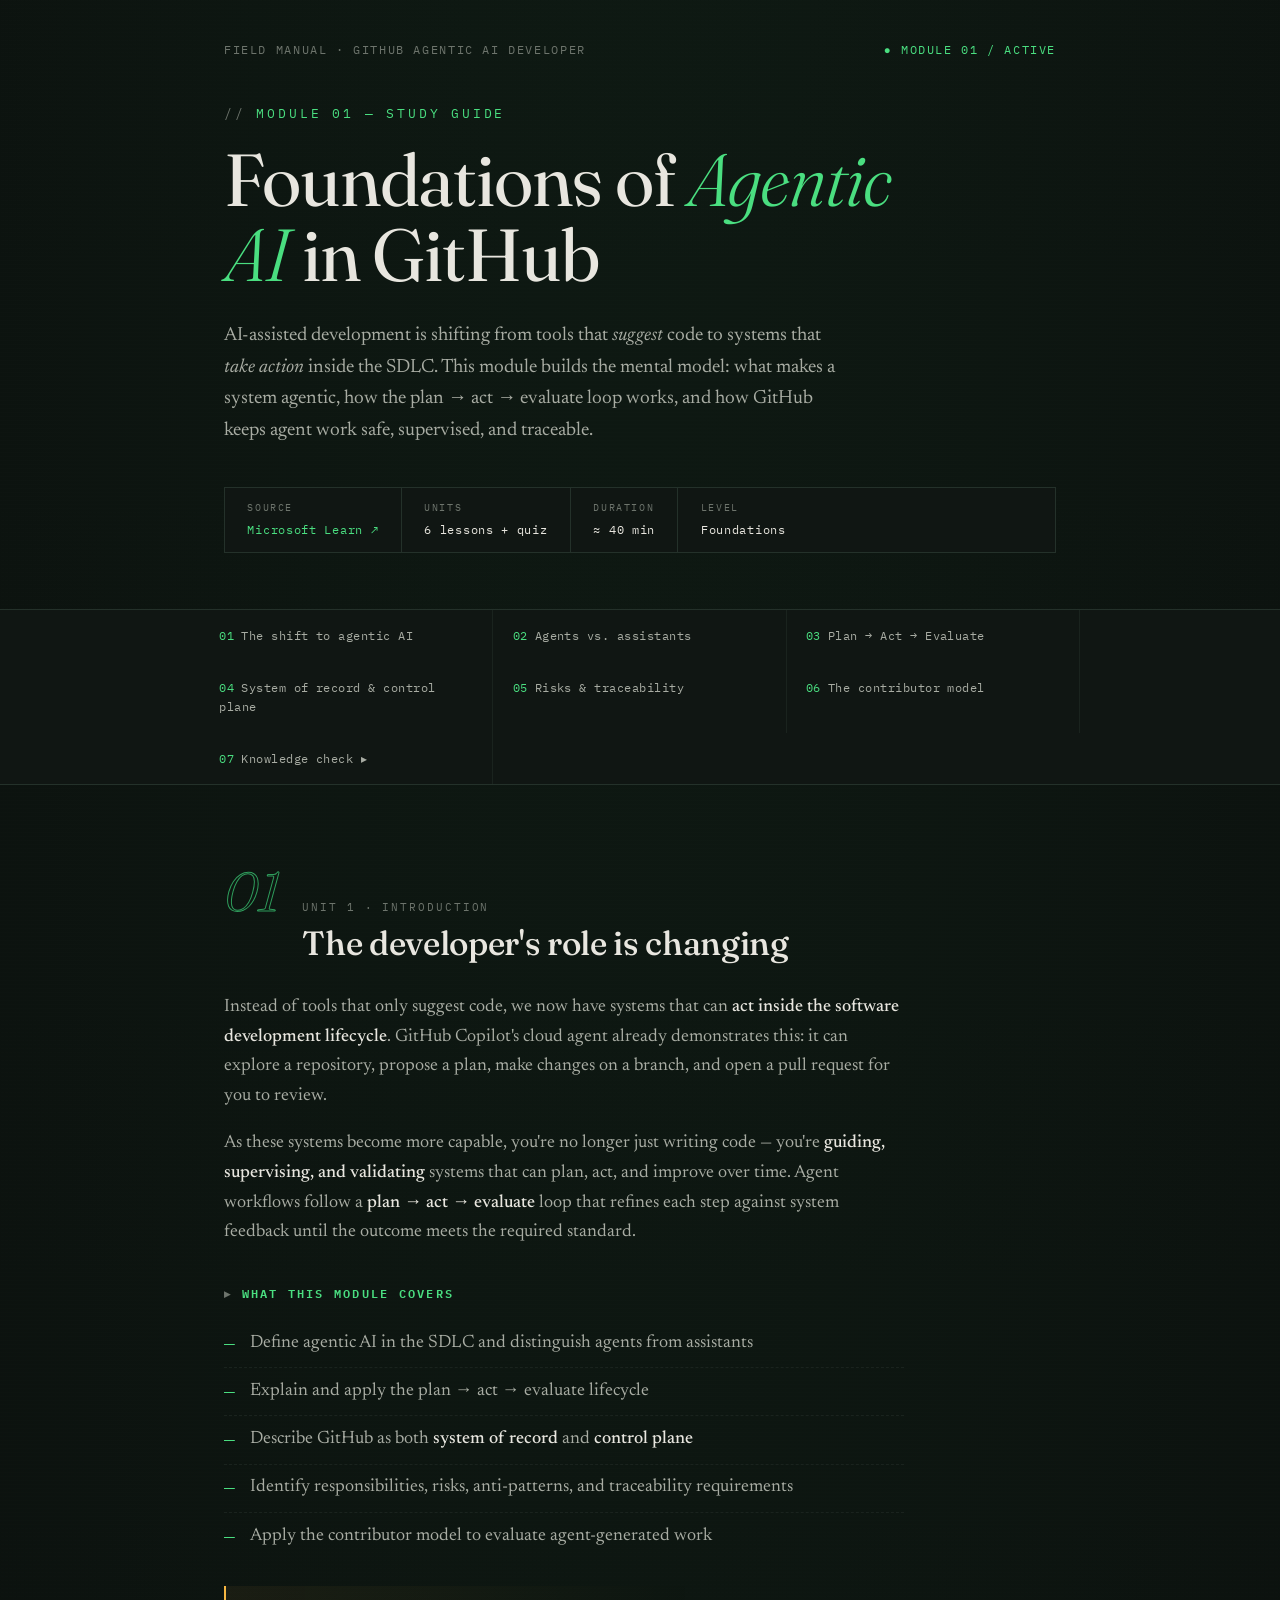
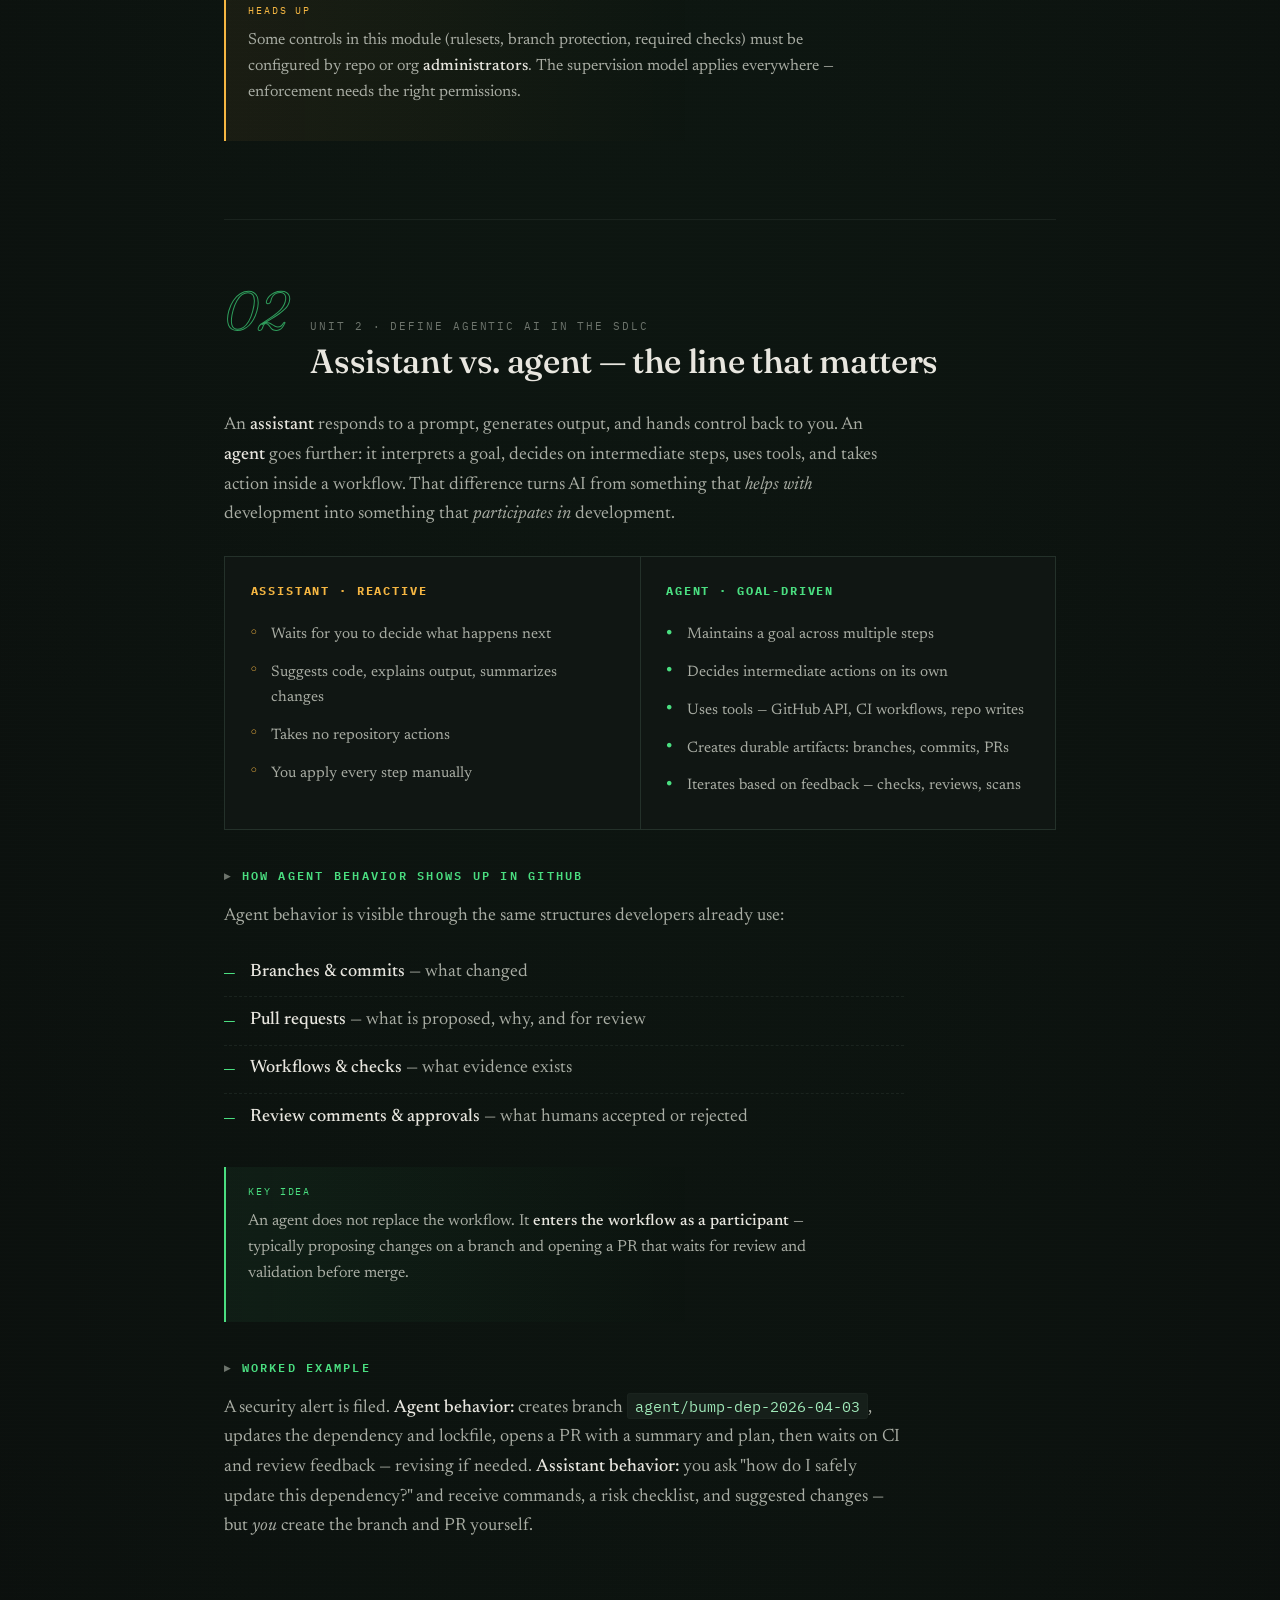
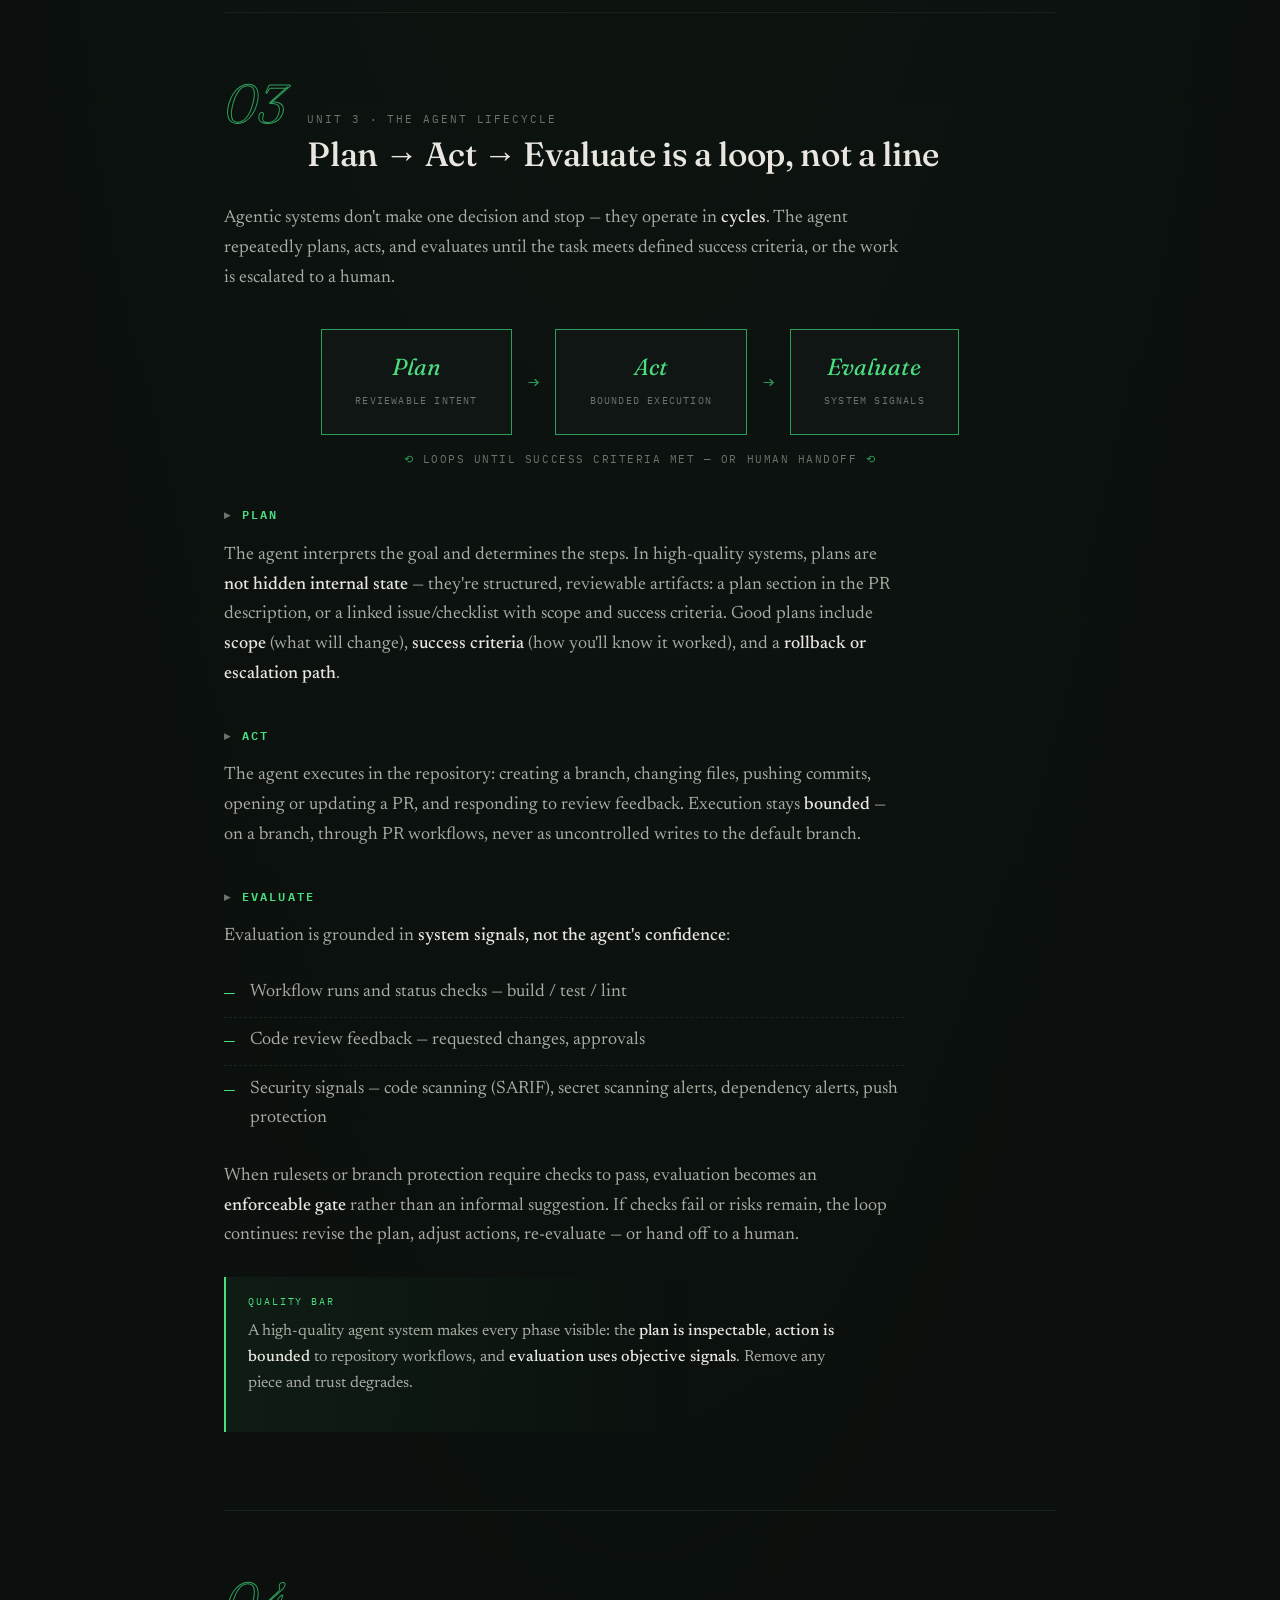
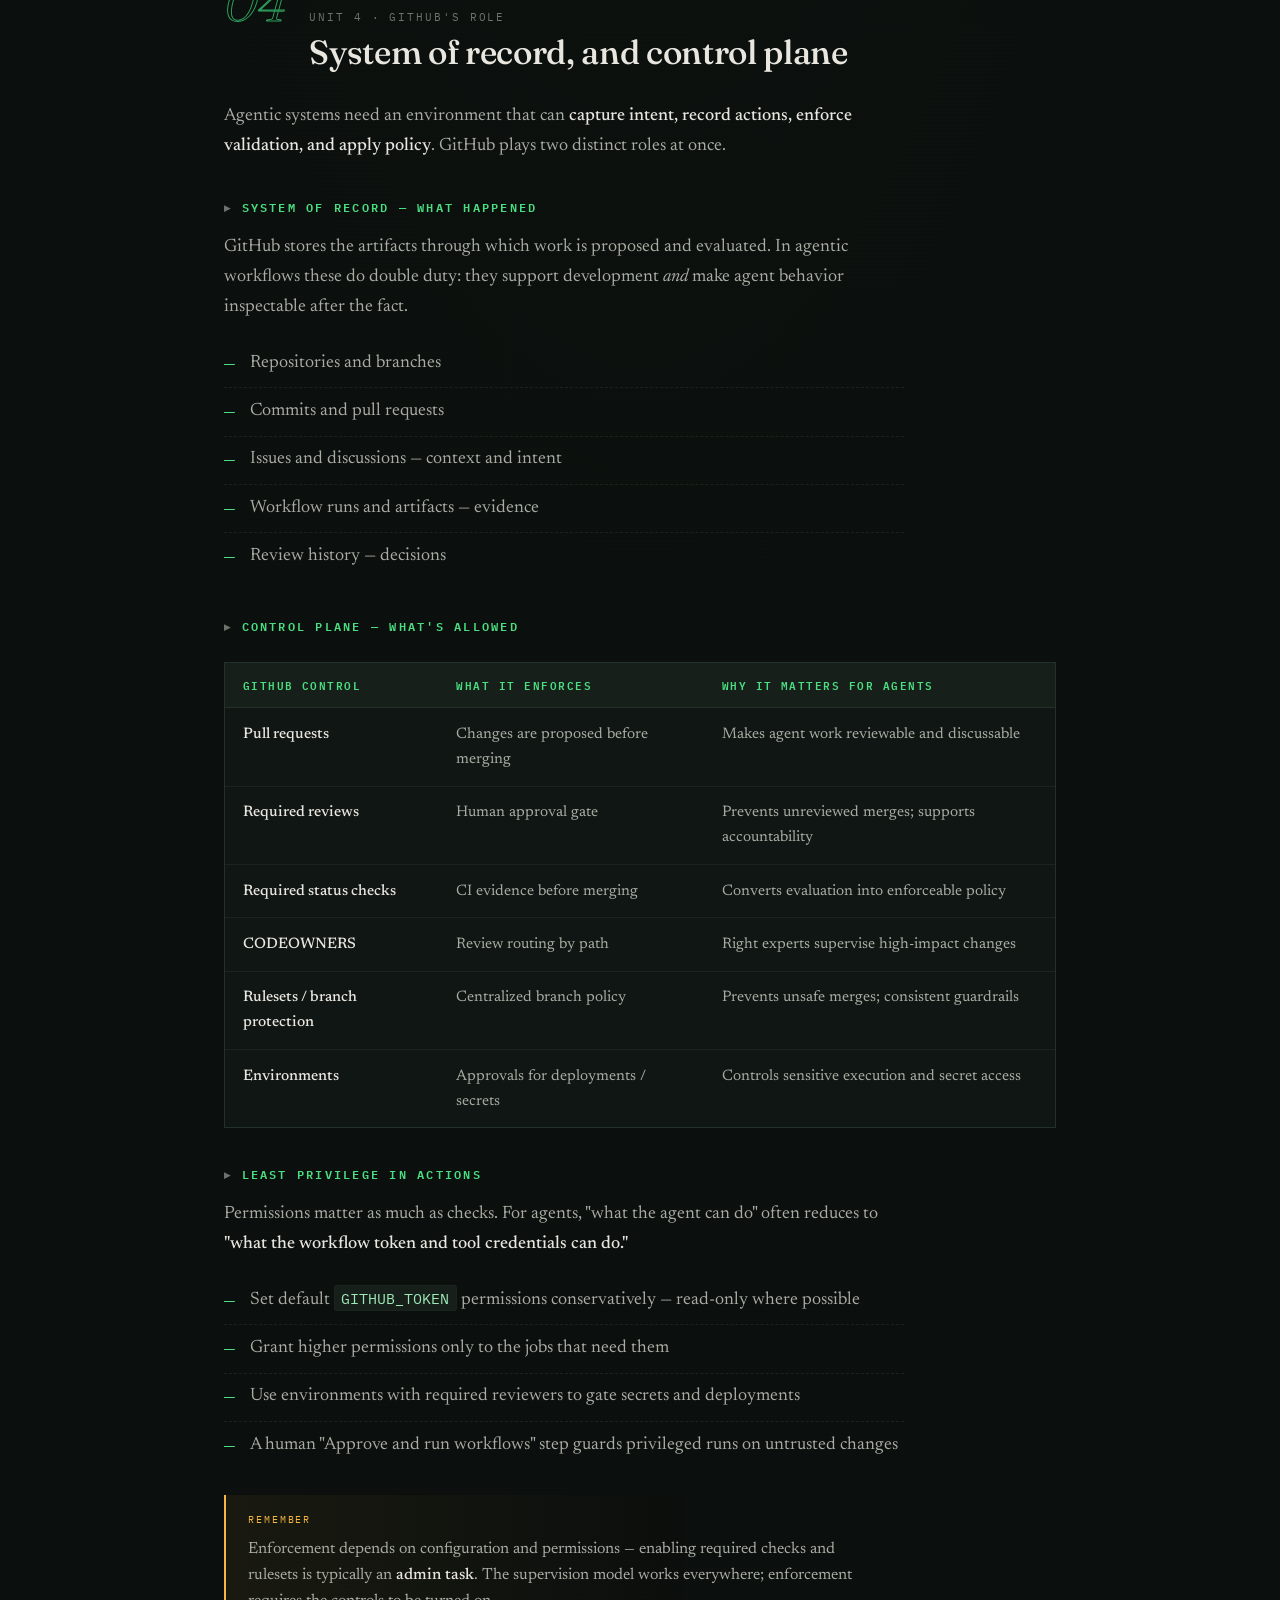
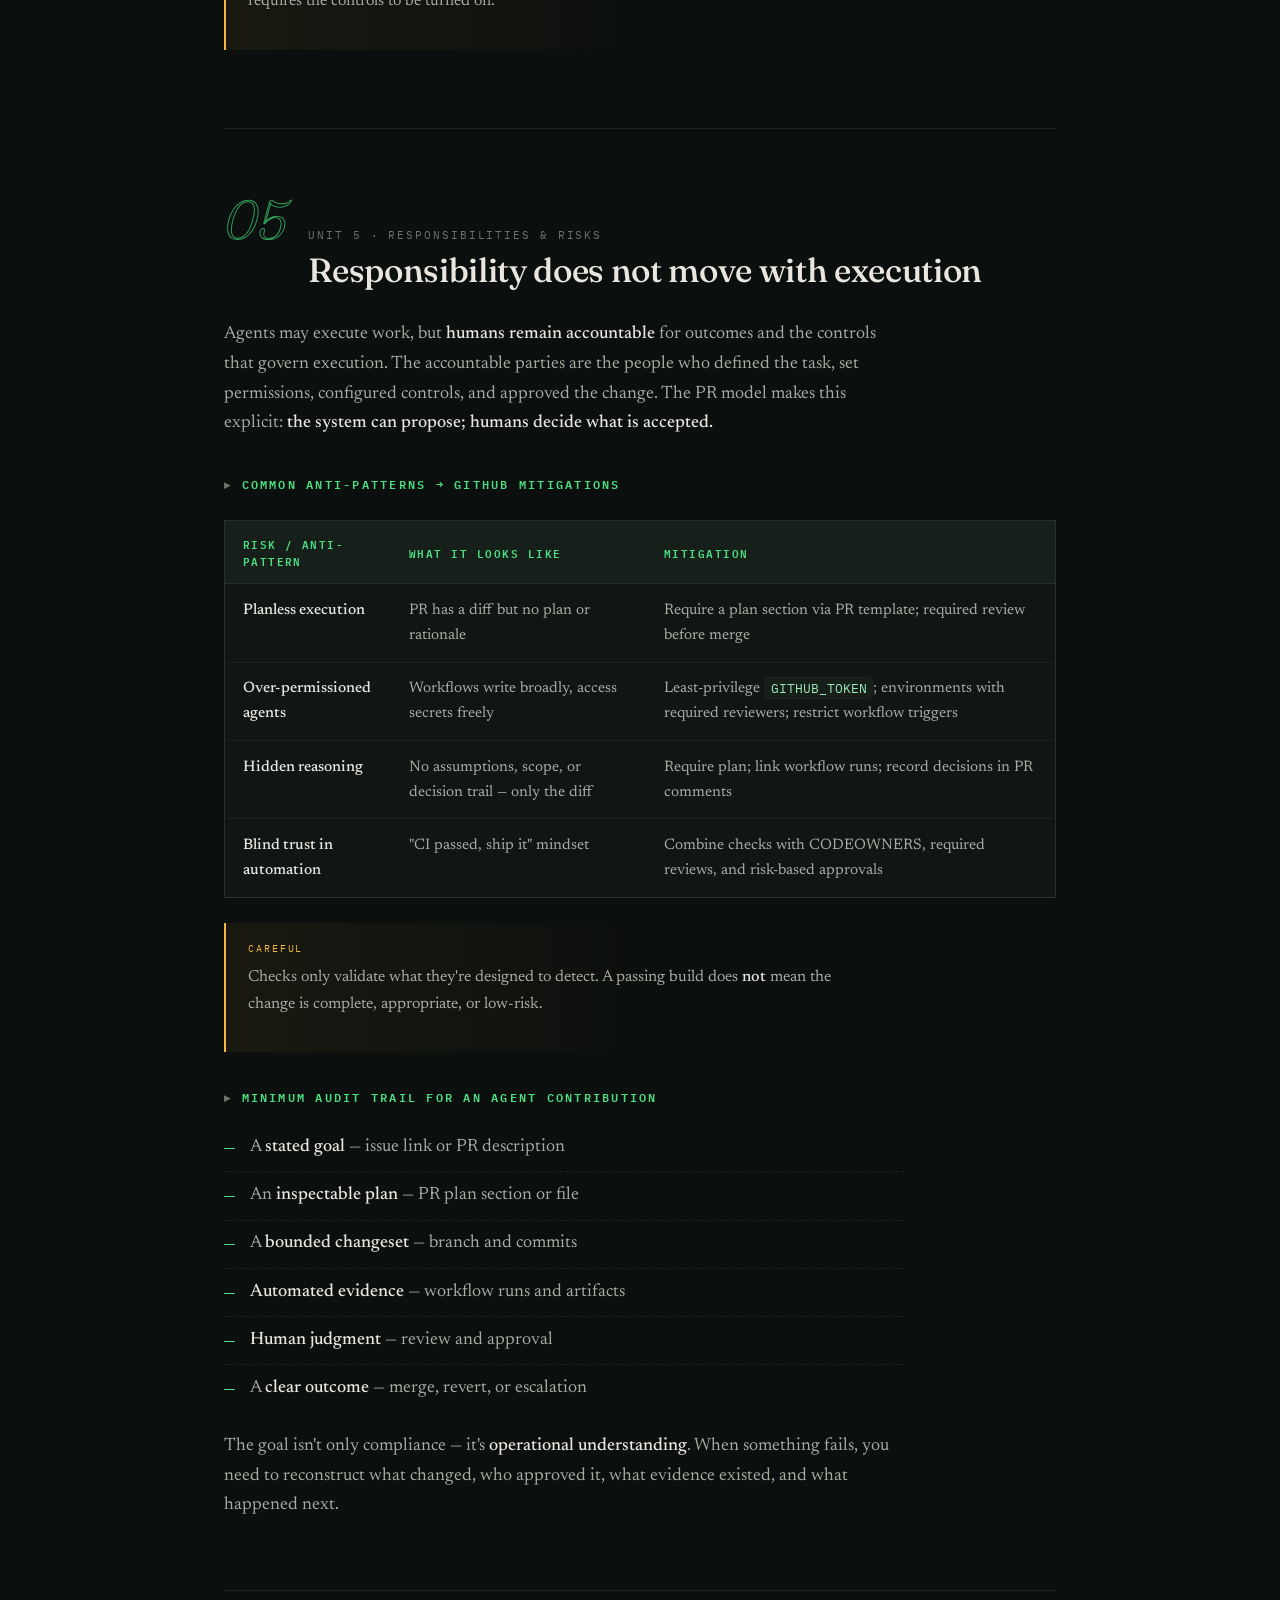
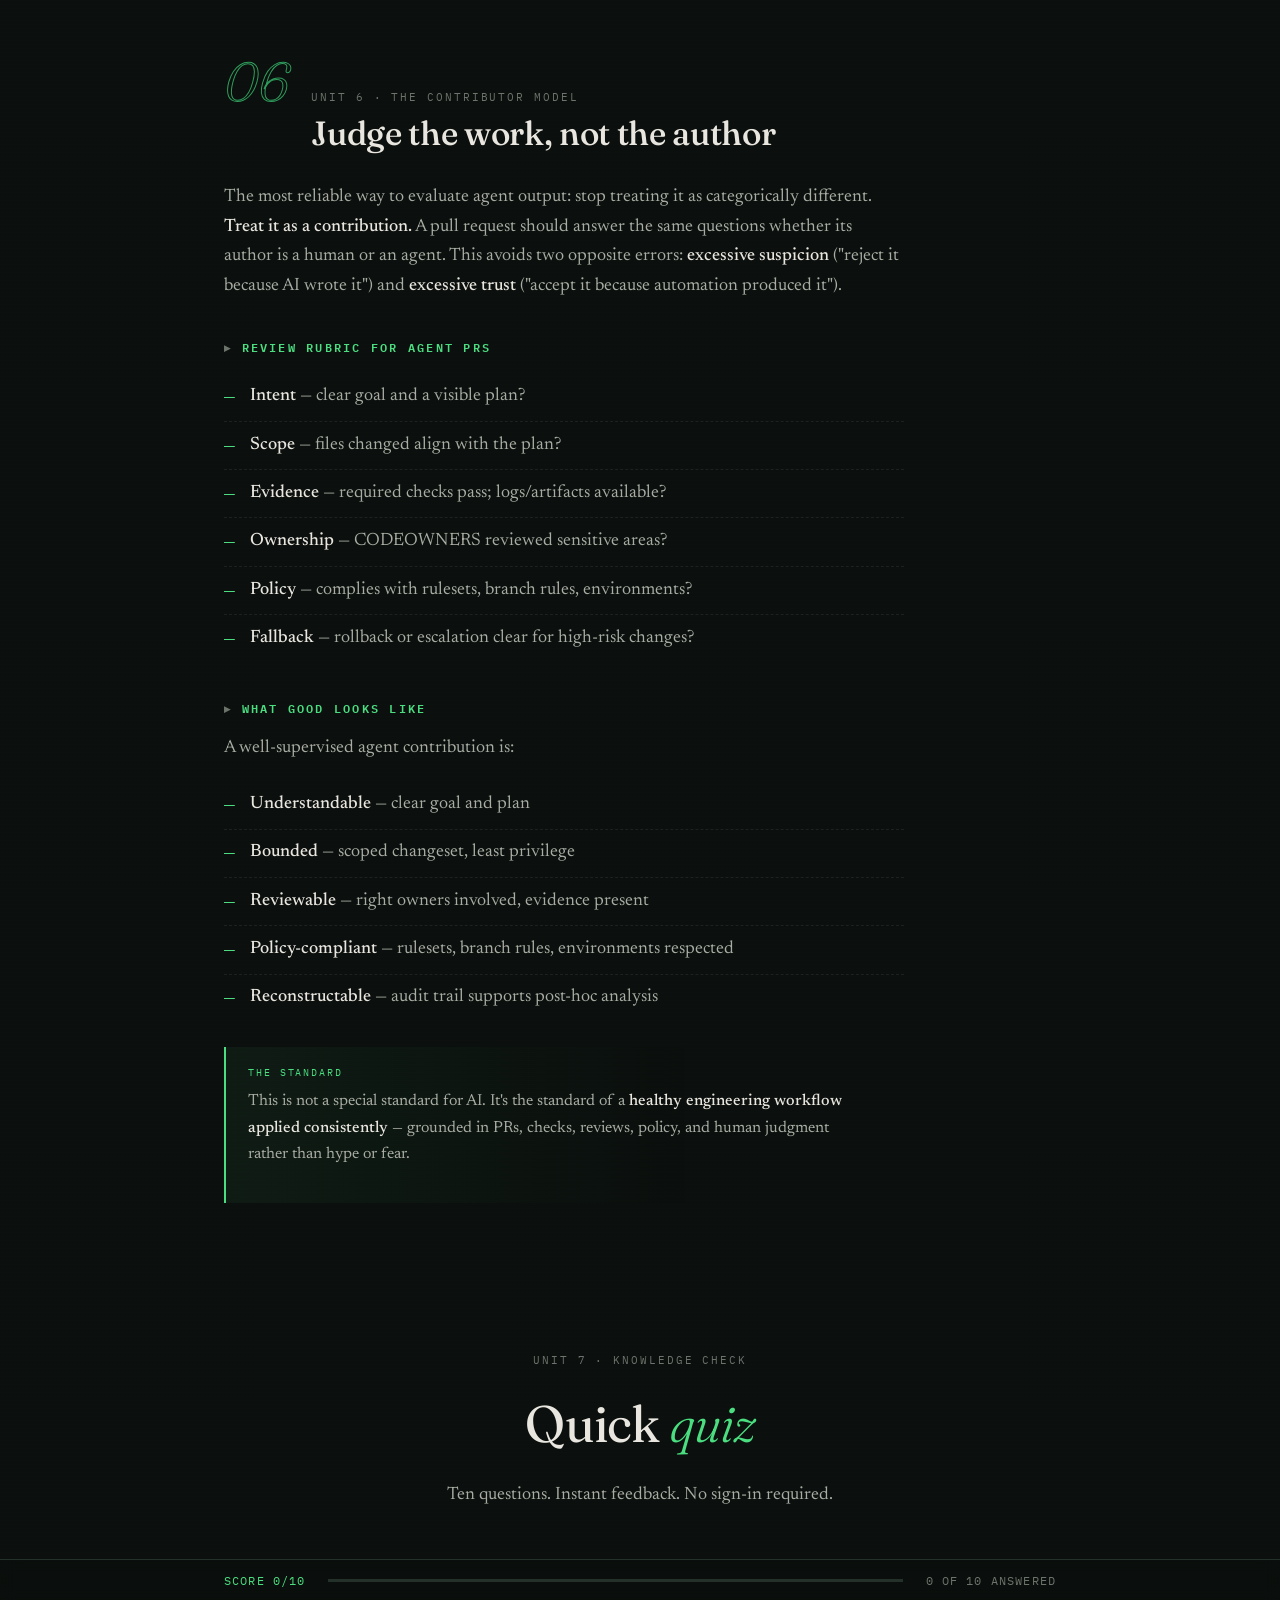
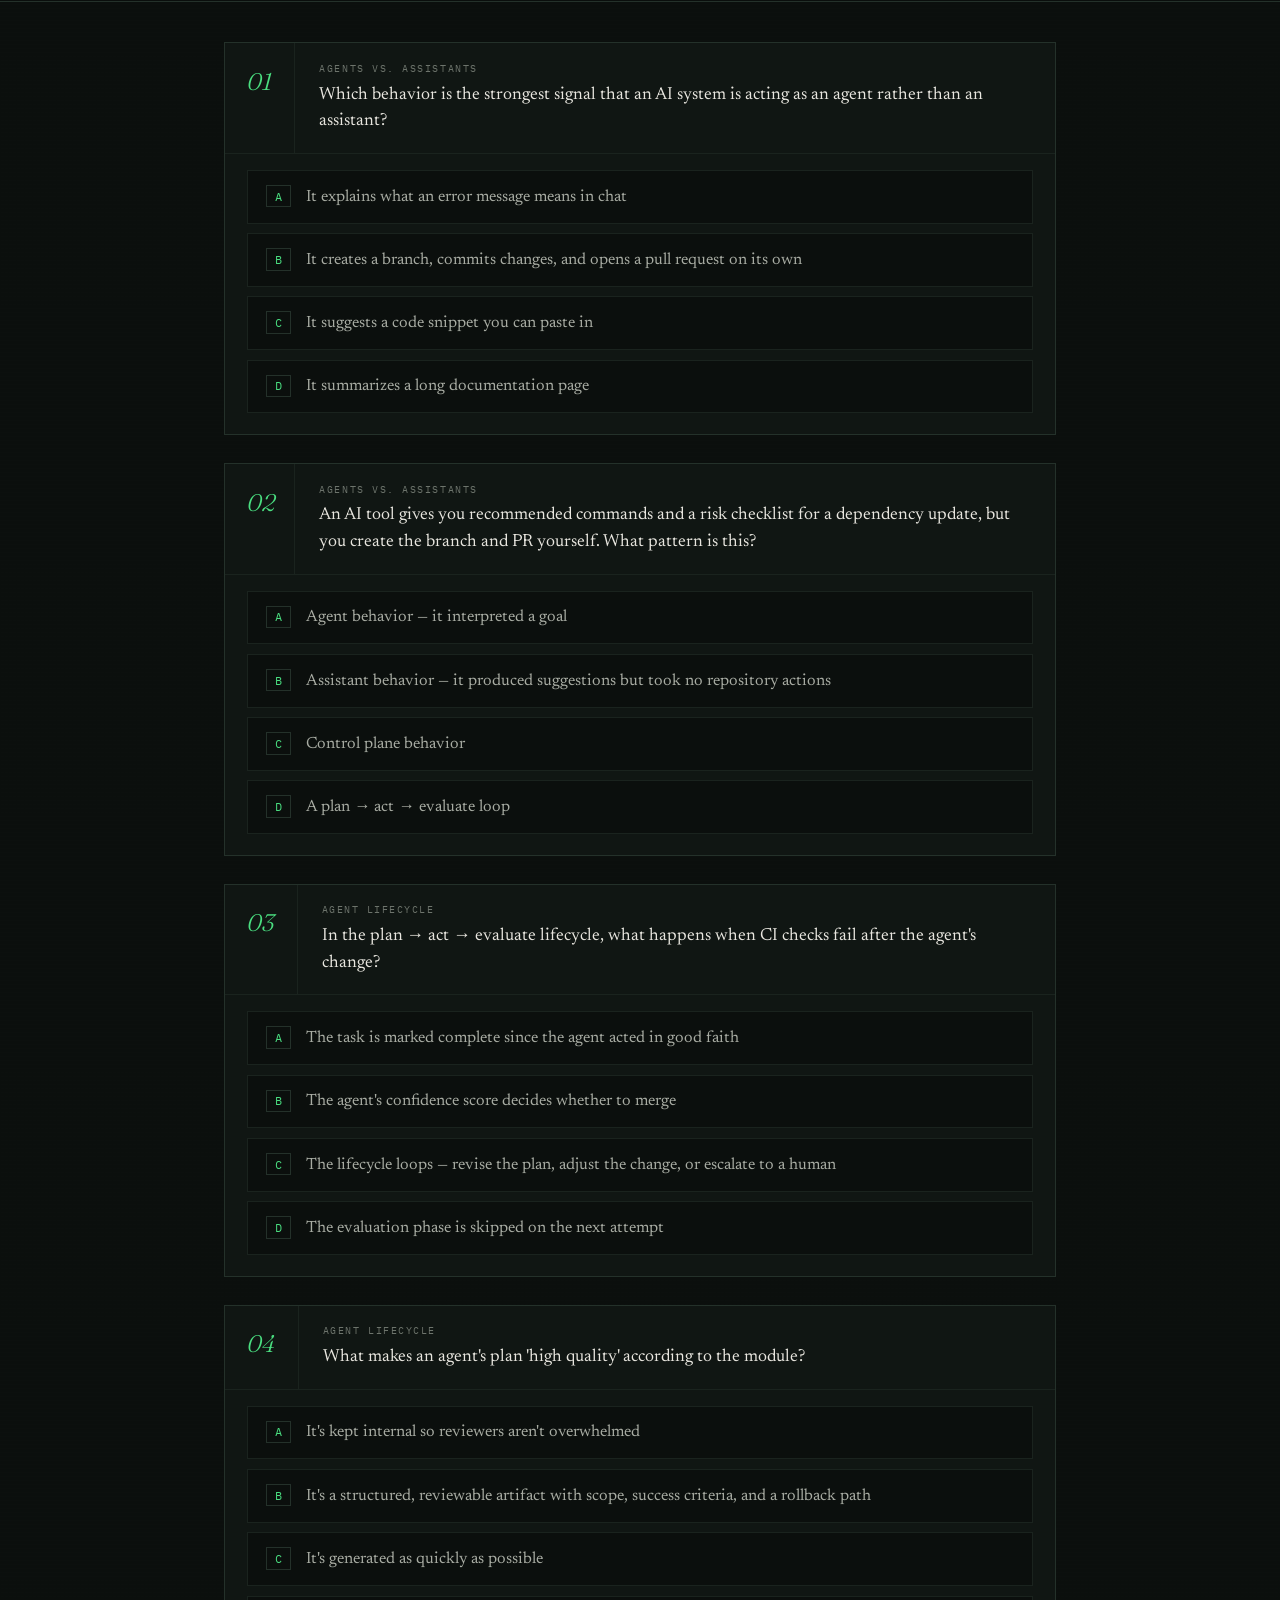
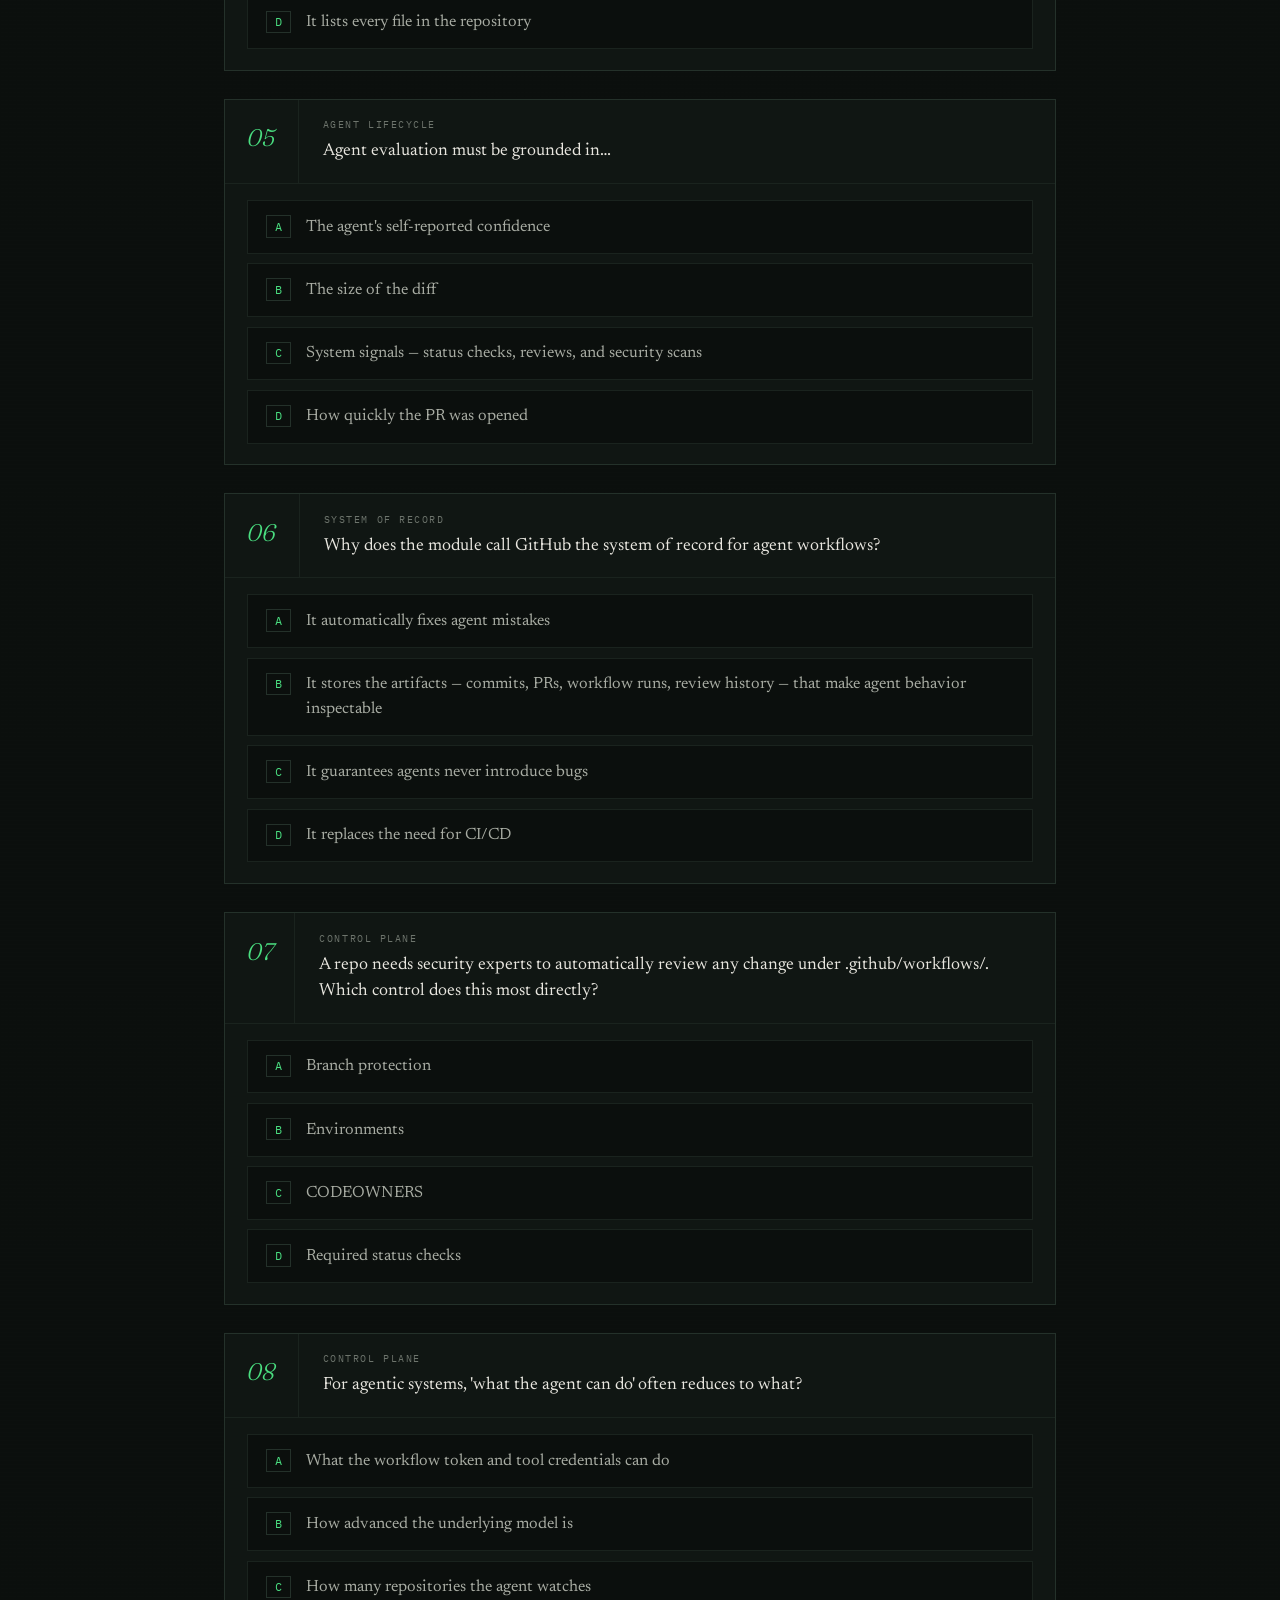
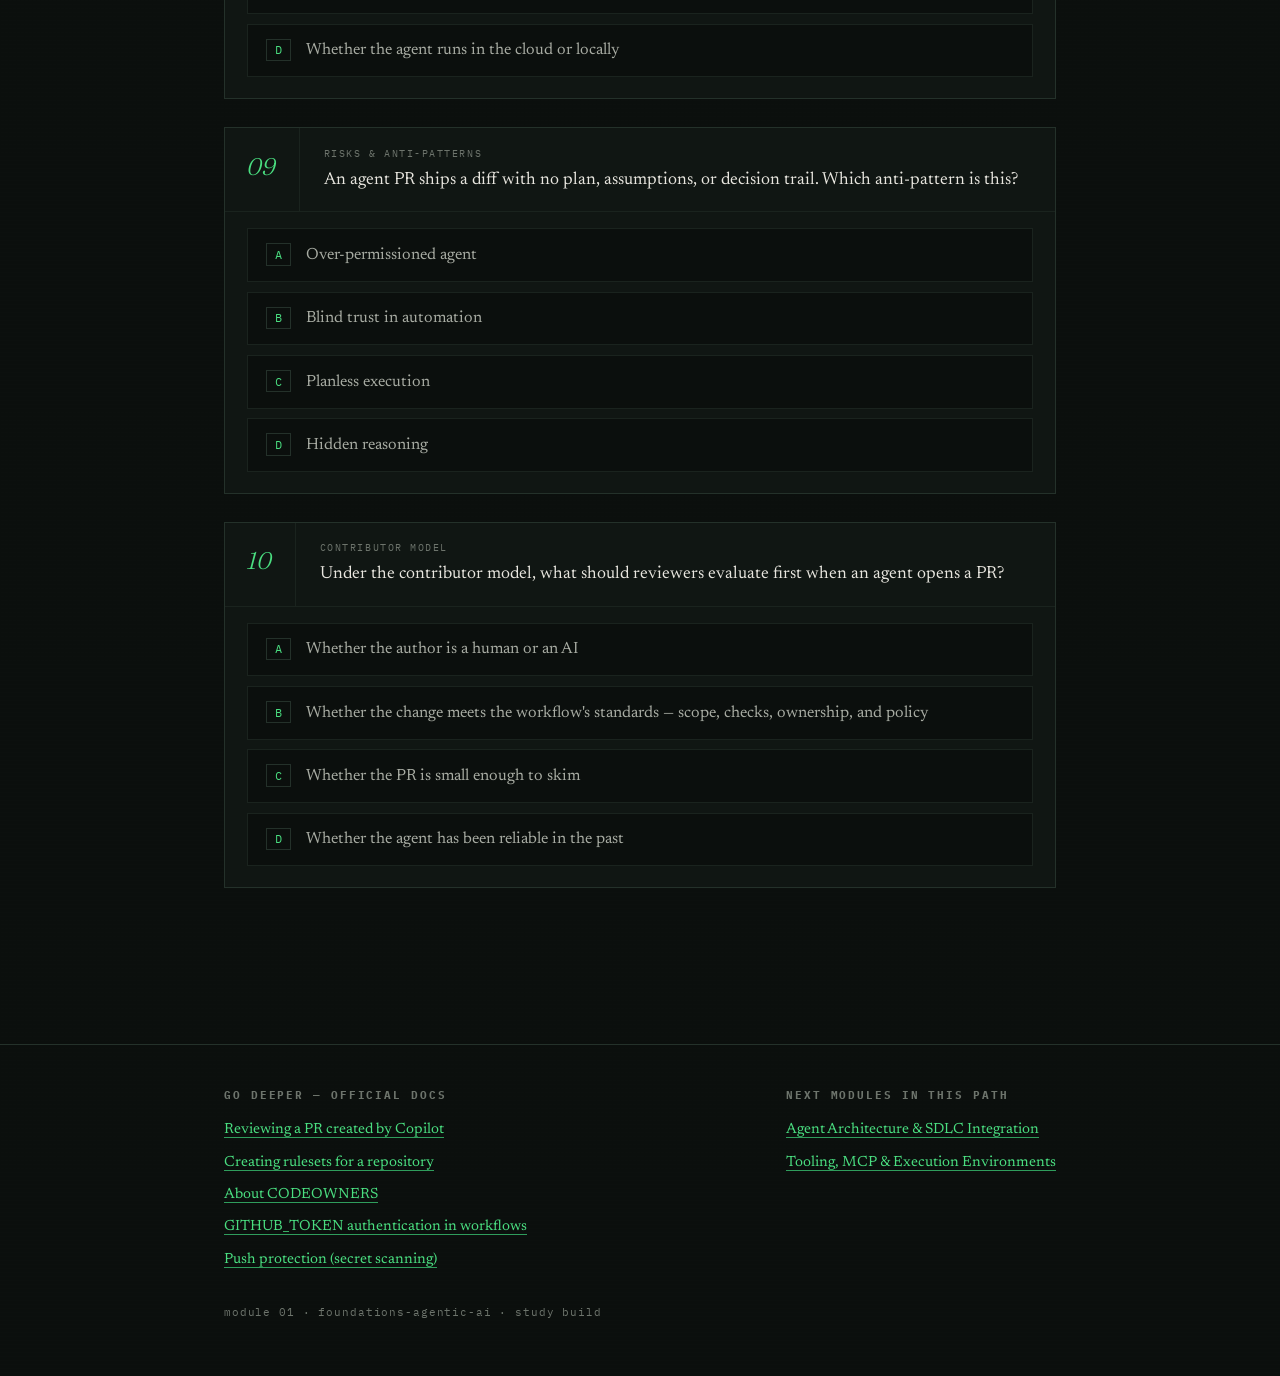
==== index.html @ 926acd04 "feat: module 01 study guide — Foundations of Agentic AI in GitHub Self-contained web page with unit " ====
<!DOCTYPE html>
<html lang="en">
<head>
<meta charset="UTF-8">
<meta name="viewport" content="width=device-width, initial-scale=1.0">
<title>Module 01 — Foundations of Agentic AI in GitHub</title>
<meta name="description" content="Study guide and quiz for the Microsoft Learn module: Foundations of Agentic AI in GitHub.">
<link rel="preconnect" href="https://fonts.googleapis.com">
<link rel="preconnect" href="https://fonts.gstatic.com" crossorigin>
<link href="https://fonts.googleapis.com/css2?family=Fraunces:opsz,wght@9..144,300;9..144,400;9..144,500;9..144,600;9..144,700&family=IBM+Plex+Mono:ital,wght@0,400;0,500;0,600;1,400&family=Newsreader:ital,opsz,wght@0,6..72,400;0,6..72,500;1,6..72,400&display=swap" rel="stylesheet">
<style>
  :root {
    --ink: #0b0f0d;
    --ink-2: #101613;
    --ink-3: #161f1a;
    --line: #24312a;
    --line-soft: #1a231e;
    --phosphor: #4ade80;
    --phosphor-dim: #2f9d5c;
    --amber: #f5b642;
    --red: #f0705a;
    --paper: #e8e6df;
    --paper-dim: #a8aca3;
    --paper-faint: #6d746c;
    --serif: "Fraunces", serif;
    --body: "Newsreader", serif;
    --mono: "IBM Plex Mono", monospace;
  }

  * { margin: 0; padding: 0; box-sizing: border-box; }

  html { scroll-behavior: smooth; }

  body {
    background: var(--ink);
    color: var(--paper);
    font-family: var(--body);
    font-size: 1.125rem;
    line-height: 1.65;
    -webkit-font-smoothing: antialiased;
    background-image:
      radial-gradient(ellipse 80% 50% at 50% -10%, rgba(74, 222, 128, 0.06), transparent),
      repeating-linear-gradient(0deg, transparent, transparent 3px, rgba(255,255,255,0.004) 3px, rgba(255,255,255,0.004) 4px);
  }

  ::selection { background: var(--phosphor); color: var(--ink); }

  a { color: var(--phosphor); text-decoration: none; border-bottom: 1px solid var(--phosphor-dim); transition: border-color .2s, color .2s; }
  a:hover { color: #7cf0a8; border-color: #7cf0a8; }

  .wrap { max-width: 880px; margin: 0 auto; padding: 0 1.5rem; }

  /* ---------- Masthead ---------- */
  header.masthead {
    border-bottom: 1px solid var(--line);
    padding: 2.5rem 0 3.5rem;
    position: relative;
    overflow: hidden;
  }
  .mast-top {
    display: flex; justify-content: space-between; align-items: baseline;
    font-family: var(--mono); font-size: .72rem; letter-spacing: .14em;
    text-transform: uppercase; color: var(--paper-faint);
    padding-bottom: 2.75rem;
  }
  .mast-top .blink { color: var(--phosphor); animation: pulse 2.4s ease-in-out infinite; }
  @keyframes pulse { 0%,100% { opacity: 1 } 50% { opacity: .35 } }

  .module-no {
    font-family: var(--mono); color: var(--phosphor); font-size: .8rem;
    letter-spacing: .22em; text-transform: uppercase; display: block; margin-bottom: 1.1rem;
  }
  .module-no::before { content: "// "; color: var(--paper-faint); }

  h1 {
    font-family: var(--serif);
    font-weight: 400;
    font-size: clamp(2.6rem, 6.4vw, 4.6rem);
    line-height: 1.02;
    letter-spacing: -0.015em;
    max-width: 15ch;
  }
  h1 em { font-style: italic; font-weight: 300; color: var(--phosphor); }

  .lede {
    margin-top: 1.75rem; max-width: 56ch; color: var(--paper-dim); font-size: 1.2rem;
  }

  .meta-strip {
    margin-top: 2.5rem; display: flex; flex-wrap: wrap; gap: 0;
    border: 1px solid var(--line); background: var(--ink-2);
  }
  .meta-cell {
    padding: .8rem 1.4rem; font-family: var(--mono); font-size: .74rem;
    border-right: 1px solid var(--line); letter-spacing: .06em;
  }
  .meta-cell:last-child { border-right: 0; }
  .meta-cell b { display: block; color: var(--paper-faint); font-weight: 400; font-size: .62rem; text-transform: uppercase; letter-spacing: .16em; margin-bottom: .2rem; }
  .meta-cell span { color: var(--paper); }
  .meta-cell a { border: none; }

  /* staggered load */
  .rise { opacity: 0; transform: translateY(14px); animation: rise .7s cubic-bezier(.2,.7,.3,1) forwards; }
  .rise.d1 { animation-delay: .08s } .rise.d2 { animation-delay: .18s }
  .rise.d3 { animation-delay: .3s } .rise.d4 { animation-delay: .42s }
  @keyframes rise { to { opacity: 1; transform: none } }

  /* ---------- TOC ---------- */
  nav.toc { border-bottom: 1px solid var(--line); background: var(--ink-2); }
  nav.toc ol {
    list-style: none; display: grid;
    grid-template-columns: repeat(auto-fit, minmax(230px, 1fr));
  }
  nav.toc li { border-right: 1px solid var(--line-soft); }
  nav.toc a {
    display: block; padding: 1rem 1.2rem; border-bottom: none;
    font-family: var(--mono); font-size: .74rem; letter-spacing: .04em;
    color: var(--paper-dim); transition: background .2s, color .2s;
  }
  nav.toc a:hover { background: var(--ink-3); color: var(--phosphor); }
  nav.toc a .n { color: var(--phosphor); margin-right: .6em; }

  /* ---------- Sections ---------- */
  main { padding: 1rem 0 4rem; }

  section.unit {
    padding: 4rem 0 3.25rem;
    border-bottom: 1px solid var(--line-soft);
    position: relative;
  }
  .unit-head { display: flex; align-items: baseline; gap: 1.4rem; margin-bottom: 1.9rem; }
  .unit-num {
    font-family: var(--serif); font-weight: 300; font-style: italic;
    font-size: 3.4rem; color: transparent;
    -webkit-text-stroke: 1px var(--phosphor-dim);
    line-height: 1; flex-shrink: 0;
  }
  .unit-head h2 {
    font-family: var(--serif); font-weight: 500; font-size: clamp(1.5rem, 3.4vw, 2.1rem);
    line-height: 1.15; letter-spacing: -0.01em;
  }
  .unit-tag {
    font-family: var(--mono); font-size: .66rem; text-transform: uppercase; letter-spacing: .18em;
    color: var(--paper-faint); display: block; margin-bottom: .45rem;
  }

  section.unit p { color: var(--paper-dim); max-width: 68ch; margin-bottom: 1.1rem; }
  section.unit p strong, section.unit li strong { color: var(--paper); font-weight: 500; }

  h3 {
    font-family: var(--mono); font-size: .78rem; text-transform: uppercase; letter-spacing: .18em;
    color: var(--phosphor); margin: 2.2rem 0 1rem; font-weight: 600;
  }
  h3::before { content: "▸ "; color: var(--paper-faint); }

  ul.spec { list-style: none; max-width: 68ch; margin-bottom: 1.2rem; }
  ul.spec li {
    padding: .55rem 0 .55rem 1.6rem; position: relative;
    color: var(--paper-dim); border-bottom: 1px dashed var(--line-soft);
  }
  ul.spec li:last-child { border-bottom: 0; }
  ul.spec li::before {
    content: "—"; position: absolute; left: 0; color: var(--phosphor); font-family: var(--mono);
  }

  code {
    font-family: var(--mono); font-size: .85em; background: var(--ink-3);
    padding: .12em .45em; border: 1px solid var(--line-soft); border-radius: 3px; color: #9fe8b8;
  }

  /* comparison duo */
  .duo { display: grid; grid-template-columns: 1fr 1fr; gap: 1px; background: var(--line); border: 1px solid var(--line); margin: 1.6rem 0; }
  .duo > div { background: var(--ink-2); padding: 1.5rem 1.6rem; }
  .duo h4 { font-family: var(--mono); font-size: .72rem; text-transform: uppercase; letter-spacing: .16em; margin-bottom: 1rem; }
  .duo .assistant h4 { color: var(--amber); }
  .duo .agent h4 { color: var(--phosphor); }
  .duo ul { list-style: none; }
  .duo li { font-size: .95rem; color: var(--paper-dim); padding: .4rem 0 .4rem 1.3rem; position: relative; }
  .duo .assistant li::before { content: "○"; position: absolute; left: 0; color: var(--amber); font-size: .7em; top: .75em; }
  .duo .agent li::before { content: "●"; position: absolute; left: 0; color: var(--phosphor); font-size: .7em; top: .75em; }

  /* lifecycle loop */
  .loop {
    display: flex; align-items: center; justify-content: center; gap: 0;
    margin: 2.2rem 0; flex-wrap: wrap;
  }
  .loop-node {
    border: 1px solid var(--phosphor-dim); background: var(--ink-2);
    padding: 1.15rem 2.1rem; text-align: center; position: relative;
  }
  .loop-node .ph { font-family: var(--serif); font-style: italic; font-size: 1.45rem; color: var(--phosphor); display: block; }
  .loop-node .desc { font-family: var(--mono); font-size: .62rem; letter-spacing: .12em; text-transform: uppercase; color: var(--paper-faint); }
  .loop-arrow { font-family: var(--mono); color: var(--phosphor-dim); padding: 0 1rem; font-size: 1.2rem; }
  .loop-return {
    width: 100%; text-align: center; font-family: var(--mono); font-size: .68rem;
    color: var(--paper-faint); letter-spacing: .14em; margin-top: 1rem; text-transform: uppercase;
  }
  .loop-return::before, .loop-return::after { content: " ⟲ "; color: var(--phosphor-dim); }

  /* tables */
  .tbl-wrap { overflow-x: auto; margin: 1.6rem 0; border: 1px solid var(--line); }
  table { border-collapse: collapse; width: 100%; min-width: 640px; background: var(--ink-2); }
  th {
    font-family: var(--mono); font-size: .66rem; text-transform: uppercase; letter-spacing: .14em;
    color: var(--phosphor); text-align: left; padding: .85rem 1.1rem;
    border-bottom: 1px solid var(--line); background: var(--ink-3); font-weight: 600;
  }
  td {
    padding: .85rem 1.1rem; font-size: .95rem; color: var(--paper-dim);
    border-bottom: 1px solid var(--line-soft); vertical-align: top;
  }
  tr:last-child td { border-bottom: 0; }
  td:first-child { color: var(--paper); font-weight: 500; }

  /* callout */
  .callout {
    border-left: 2px solid var(--amber); background: linear-gradient(90deg, rgba(245,182,66,.06), transparent 70%);
    padding: 1.1rem 1.4rem; margin: 1.6rem 0; max-width: 68ch;
  }
  .callout .c-label { font-family: var(--mono); font-size: .64rem; text-transform: uppercase; letter-spacing: .18em; color: var(--amber); display: block; margin-bottom: .4rem; }
  .callout p { margin: 0; font-size: 1rem; }

  .callout.green { border-color: var(--phosphor); background: linear-gradient(90deg, rgba(74,222,128,.06), transparent 70%); }
  .callout.green .c-label { color: var(--phosphor); }

  /* ---------- Quiz ---------- */
  #quiz { padding-top: 4.5rem; }
  .quiz-head { text-align: center; margin-bottom: 3rem; }
  .quiz-head .unit-tag { margin-bottom: .8rem; }
  .quiz-head h2 {
    font-family: var(--serif); font-weight: 400; font-size: clamp(2rem, 5vw, 3.2rem);
    letter-spacing: -0.015em;
  }
  .quiz-head h2 em { font-style: italic; color: var(--phosphor); font-weight: 300; }
  .quiz-head p { color: var(--paper-dim); margin-top: .9rem; }

  .scoreboard {
    position: sticky; top: 0; z-index: 10;
    background: rgba(11,15,13,.92); backdrop-filter: blur(8px);
    border-top: 1px solid var(--line); border-bottom: 1px solid var(--line);
    padding: .7rem 0; margin-bottom: 2.5rem;
  }
  .scoreboard .wrap { display: flex; justify-content: space-between; align-items: center; font-family: var(--mono); font-size: .72rem; letter-spacing: .1em; text-transform: uppercase; }
  .score-bar { flex: 1; height: 3px; background: var(--line); margin: 0 1.4rem; position: relative; overflow: hidden; }
  .score-bar i { position: absolute; inset: 0 auto 0 0; width: 0%; background: var(--phosphor); transition: width .5s cubic-bezier(.2,.7,.3,1); display:block; }
  #scoreTxt { color: var(--phosphor); }
  #progTxt { color: var(--paper-faint); }

  .q-card {
    border: 1px solid var(--line); background: var(--ink-2);
    margin-bottom: 1.75rem; overflow: hidden;
  }
  .q-top { display: flex; border-bottom: 1px solid var(--line-soft); }
  .q-no {
    font-family: var(--serif); font-style: italic; font-weight: 300;
    padding: 1.15rem 1.4rem; font-size: 1.5rem; color: var(--phosphor);
    border-right: 1px solid var(--line-soft); min-width: 4.4rem; text-align: center;
  }
  .q-text { padding: 1.15rem 1.5rem; font-size: 1.1rem; line-height: 1.5; align-self: center; }
  .q-topic { font-family: var(--mono); font-size: .6rem; letter-spacing: .16em; text-transform: uppercase; color: var(--paper-faint); display: block; margin-bottom: .35rem; }

  .q-opts { padding: 1rem 1.4rem 1.3rem; display: grid; gap: .6rem; }
  .opt {
    display: flex; gap: .95rem; align-items: baseline; text-align: left; width: 100%;
    background: var(--ink); border: 1px solid var(--line-soft); color: var(--paper-dim);
    font-family: var(--body); font-size: 1.02rem; line-height: 1.5;
    padding: .85rem 1.1rem; cursor: pointer;
    transition: border-color .18s, background .18s, color .18s, transform .12s;
  }
  .opt .key {
    font-family: var(--mono); font-size: .72rem; color: var(--phosphor);
    border: 1px solid var(--line); padding: .1rem .5rem; flex-shrink: 0;
  }
  .opt:hover:not(:disabled) { border-color: var(--phosphor-dim); background: var(--ink-3); color: var(--paper); transform: translateX(3px); }
  .opt:disabled { cursor: default; }
  .opt.correct { border-color: var(--phosphor); background: rgba(74,222,128,.08); color: var(--paper); }
  .opt.correct .key { background: var(--phosphor); color: var(--ink); border-color: var(--phosphor); }
  .opt.wrong { border-color: var(--red); background: rgba(240,112,90,.07); color: var(--paper); }
  .opt.wrong .key { background: var(--red); color: var(--ink); border-color: var(--red); }
  .opt.faded { opacity: .38; }

  .q-explain {
    display: none; margin: 0 1.4rem 1.3rem;
    border-left: 2px solid var(--phosphor); padding: .9rem 1.2rem;
    background: rgba(74,222,128,.045); font-size: .96rem; color: var(--paper-dim);
  }
  .q-explain.show { display: block; animation: rise .4s cubic-bezier(.2,.7,.3,1); }
  .q-explain .verdict { font-family: var(--mono); font-size: .66rem; letter-spacing: .16em; text-transform: uppercase; display: block; margin-bottom: .35rem; }
  .q-explain .verdict.ok { color: var(--phosphor); }
  .q-explain .verdict.no { color: var(--red); }

  /* result */
  #result { display: none; text-align: center; padding: 3.2rem 1.5rem; border: 1px solid var(--line); background: var(--ink-2); margin-top: 2.5rem; }
  #result.show { display: block; animation: rise .6s cubic-bezier(.2,.7,.3,1); }
  #result .big {
    font-family: var(--serif); font-weight: 300; font-style: italic;
    font-size: clamp(3.4rem, 9vw, 5.6rem); color: var(--phosphor); line-height: 1;
  }
  #result .grade { font-family: var(--mono); font-size: .74rem; letter-spacing: .2em; text-transform: uppercase; color: var(--paper-faint); margin-top: .9rem; }
  #result p { color: var(--paper-dim); max-width: 48ch; margin: 1.2rem auto 0; }
  #retry {
    margin-top: 1.9rem; font-family: var(--mono); font-size: .74rem; letter-spacing: .16em; text-transform: uppercase;
    background: transparent; color: var(--phosphor); border: 1px solid var(--phosphor-dim);
    padding: .85rem 2.2rem; cursor: pointer; transition: background .2s, color .2s;
  }
  #retry:hover { background: var(--phosphor); color: var(--ink); }

  /* footer */
  footer {
    border-top: 1px solid var(--line); padding: 2.6rem 0 3.4rem; margin-top: 4rem;
  }
  footer .wrap { display: flex; justify-content: space-between; flex-wrap: wrap; gap: 1.5rem; }
  footer h4 { font-family: var(--mono); font-size: .66rem; letter-spacing: .18em; text-transform: uppercase; color: var(--paper-faint); margin-bottom: .9rem; }
  footer ul { list-style: none; }
  footer li { margin-bottom: .5rem; font-size: .92rem; }
  footer .sig { font-family: var(--mono); font-size: .68rem; color: var(--paper-faint); letter-spacing: .08em; align-self: flex-end; }

  @media (max-width: 640px) {
    .duo { grid-template-columns: 1fr; }
    .loop-arrow { transform: rotate(90deg); padding: .5rem 0; }
    .loop { flex-direction: column; }
    .q-top { flex-direction: column; }
    .q-no { border-right: 0; border-bottom: 1px solid var(--line-soft); text-align: left; padding: .8rem 1.4rem; }
  }

  @media (prefers-reduced-motion: reduce) {
    .rise, .q-explain.show, #result.show { animation: none; opacity: 1; transform: none; }
    .blink { animation: none; }
    html { scroll-behavior: auto; }
  }
</style>
</head>
<body>

<header class="masthead">
  <div class="wrap">
    <div class="mast-top rise">
      <span>Field Manual · GitHub Agentic AI Developer</span>
      <span class="blink">● module 01 / active</span>
    </div>
    <span class="module-no rise d1">Module 01 — Study Guide</span>
    <h1 class="rise d1">Foundations of <em>Agentic AI</em> in GitHub</h1>
    <p class="lede rise d2">
      AI-assisted development is shifting from tools that <em>suggest</em> code to systems that
      <em>take action</em> inside the SDLC. This module builds the mental model: what makes a
      system agentic, how the plan → act → evaluate loop works, and how GitHub keeps agent
      work safe, supervised, and traceable.
    </p>
    <div class="meta-strip rise d3">
      <div class="meta-cell"><b>Source</b><span><a href="https://learn.microsoft.com/en-gb/training/modules/foundations-agentic-ai/" target="_blank" rel="noopener">Microsoft Learn ↗</a></span></div>
      <div class="meta-cell"><b>Units</b><span>6 lessons + quiz</span></div>
      <div class="meta-cell"><b>Duration</b><span>≈ 40 min</span></div>
      <div class="meta-cell"><b>Level</b><span>Foundations</span></div>
    </div>
  </div>
</header>

<nav class="toc rise d4" aria-label="Contents">
  <div class="wrap" style="padding:0">
    <ol>
      <li><a href="#u1"><span class="n">01</span>The shift to agentic AI</a></li>
      <li><a href="#u2"><span class="n">02</span>Agents vs. assistants</a></li>
      <li><a href="#u3"><span class="n">03</span>Plan → Act → Evaluate</a></li>
      <li><a href="#u4"><span class="n">04</span>System of record &amp; control plane</a></li>
      <li><a href="#u5"><span class="n">05</span>Risks &amp; traceability</a></li>
      <li><a href="#u6"><span class="n">06</span>The contributor model</a></li>
      <li><a href="#quiz"><span class="n">07</span>Knowledge check ▸</a></li>
    </ol>
  </div>
</nav>

<main>
  <div class="wrap">

    <!-- ============ UNIT 1 ============ -->
    <section class="unit" id="u1">
      <div class="unit-head">
        <span class="unit-num">01</span>
        <div>
          <span class="unit-tag">Unit 1 · Introduction</span>
          <h2>The developer's role is changing</h2>
        </div>
      </div>
      <p>
        Instead of tools that only suggest code, we now have systems that can <strong>act inside the
        software development lifecycle</strong>. GitHub Copilot's cloud agent already demonstrates this:
        it can explore a repository, propose a plan, make changes on a branch, and open a pull
        request for you to review.
      </p>
      <p>
        As these systems become more capable, you're no longer just writing code — you're
        <strong>guiding, supervising, and validating</strong> systems that can plan, act, and improve over
        time. Agent workflows follow a <strong>plan → act → evaluate</strong> loop that refines each step
        against system feedback until the outcome meets the required standard.
      </p>
      <h3>What this module covers</h3>
      <ul class="spec">
        <li>Define agentic AI in the SDLC and distinguish agents from assistants</li>
        <li>Explain and apply the plan → act → evaluate lifecycle</li>
        <li>Describe GitHub as both <strong>system of record</strong> and <strong>control plane</strong></li>
        <li>Identify responsibilities, risks, anti-patterns, and traceability requirements</li>
        <li>Apply the contributor model to evaluate agent-generated work</li>
      </ul>
      <div class="callout">
        <span class="c-label">Heads up</span>
        <p>Some controls in this module (rulesets, branch protection, required checks) must be configured
        by repo or org <strong>administrators</strong>. The supervision model applies everywhere — enforcement
        needs the right permissions.</p>
      </div>
    </section>

    <!-- ============ UNIT 2 ============ -->
    <section class="unit" id="u2">
      <div class="unit-head">
        <span class="unit-num">02</span>
        <div>
          <span class="unit-tag">Unit 2 · Define agentic AI in the SDLC</span>
          <h2>Assistant vs. agent — the line that matters</h2>
        </div>
      </div>
      <p>
        An <strong>assistant</strong> responds to a prompt, generates output, and hands control back to you.
        An <strong>agent</strong> goes further: it interprets a goal, decides on intermediate steps, uses tools,
        and takes action inside a workflow. That difference turns AI from something that
        <em>helps with</em> development into something that <em>participates in</em> development.
      </p>

      <div class="duo">
        <div class="assistant">
          <h4>Assistant · reactive</h4>
          <ul>
            <li>Waits for you to decide what happens next</li>
            <li>Suggests code, explains output, summarizes changes</li>
            <li>Takes no repository actions</li>
            <li>You apply every step manually</li>
          </ul>
        </div>
        <div class="agent">
          <h4>Agent · goal-driven</h4>
          <ul>
            <li>Maintains a goal across multiple steps</li>
            <li>Decides intermediate actions on its own</li>
            <li>Uses tools — GitHub API, CI workflows, repo writes</li>
            <li>Creates durable artifacts: branches, commits, PRs</li>
            <li>Iterates based on feedback — checks, reviews, scans</li>
          </ul>
        </div>
      </div>

      <h3>How agent behavior shows up in GitHub</h3>
      <p>Agent behavior is visible through the same structures developers already use:</p>
      <ul class="spec">
        <li><strong>Branches &amp; commits</strong> — what changed</li>
        <li><strong>Pull requests</strong> — what is proposed, why, and for review</li>
        <li><strong>Workflows &amp; checks</strong> — what evidence exists</li>
        <li><strong>Review comments &amp; approvals</strong> — what humans accepted or rejected</li>
      </ul>
      <div class="callout green">
        <span class="c-label">Key idea</span>
        <p>An agent does not replace the workflow. It <strong>enters the workflow as a participant</strong> —
        typically proposing changes on a branch and opening a PR that waits for review and validation before merge.</p>
      </div>
      <h3>Worked example</h3>
      <p>
        A security alert is filed. <strong>Agent behavior:</strong> creates branch
        <code>agent/bump-dep-2026-04-03</code>, updates the dependency and lockfile, opens a PR with a
        summary and plan, then waits on CI and review feedback — revising if needed.
        <strong>Assistant behavior:</strong> you ask "how do I safely update this dependency?" and receive
        commands, a risk checklist, and suggested changes — but <em>you</em> create the branch and PR yourself.
      </p>
    </section>

    <!-- ============ UNIT 3 ============ -->
    <section class="unit" id="u3">
      <div class="unit-head">
        <span class="unit-num">03</span>
        <div>
          <span class="unit-tag">Unit 3 · The agent lifecycle</span>
          <h2>Plan → Act → Evaluate is a loop, not a line</h2>
        </div>
      </div>
      <p>
        Agentic systems don't make one decision and stop — they operate in <strong>cycles</strong>. The
        agent repeatedly plans, acts, and evaluates until the task meets defined success criteria,
        or the work is escalated to a human.
      </p>

      <div class="loop" role="img" aria-label="Plan, Act, Evaluate cycle diagram">
        <div class="loop-node"><span class="ph">Plan</span><span class="desc">reviewable intent</span></div>
        <span class="loop-arrow">→</span>
        <div class="loop-node"><span class="ph">Act</span><span class="desc">bounded execution</span></div>
        <span class="loop-arrow">→</span>
        <div class="loop-node"><span class="ph">Evaluate</span><span class="desc">system signals</span></div>
        <span class="loop-return">loops until success criteria met — or human handoff</span>
      </div>

      <h3>Plan</h3>
      <p>
        The agent interprets the goal and determines the steps. In high-quality systems, plans are
        <strong>not hidden internal state</strong> — they're structured, reviewable artifacts: a plan section
        in the PR description, or a linked issue/checklist with scope and success criteria. Good plans
        include <strong>scope</strong> (what will change), <strong>success criteria</strong> (how you'll know it worked),
        and a <strong>rollback or escalation path</strong>.
      </p>
      <h3>Act</h3>
      <p>
        The agent executes in the repository: creating a branch, changing files, pushing commits,
        opening or updating a PR, and responding to review feedback. Execution stays <strong>bounded</strong> —
        on a branch, through PR workflows, never as uncontrolled writes to the default branch.
      </p>
      <h3>Evaluate</h3>
      <p>Evaluation is grounded in <strong>system signals, not the agent's confidence</strong>:</p>
      <ul class="spec">
        <li>Workflow runs and status checks — build / test / lint</li>
        <li>Code review feedback — requested changes, approvals</li>
        <li>Security signals — code scanning (SARIF), secret scanning alerts, dependency alerts, push protection</li>
      </ul>
      <p>
        When rulesets or branch protection require checks to pass, evaluation becomes an
        <strong>enforceable gate</strong> rather than an informal suggestion. If checks fail or risks remain, the
        loop continues: revise the plan, adjust actions, re-evaluate — or hand off to a human.
      </p>
      <div class="callout green">
        <span class="c-label">Quality bar</span>
        <p>A high-quality agent system makes every phase visible: the <strong>plan is inspectable</strong>,
        <strong>action is bounded</strong> to repository workflows, and <strong>evaluation uses objective signals</strong>.
        Remove any piece and trust degrades.</p>
      </div>
    </section>

    <!-- ============ UNIT 4 ============ -->
    <section class="unit" id="u4">
      <div class="unit-head">
        <span class="unit-num">04</span>
        <div>
          <span class="unit-tag">Unit 4 · GitHub's role</span>
          <h2>System of record, and control plane</h2>
        </div>
      </div>
      <p>
        Agentic systems need an environment that can <strong>capture intent, record actions, enforce
        validation, and apply policy</strong>. GitHub plays two distinct roles at once.
      </p>
      <h3>System of record — what happened</h3>
      <p>GitHub stores the artifacts through which work is proposed and evaluated. In agentic workflows these do double duty: they support development <em>and</em> make agent behavior inspectable after the fact.</p>
      <ul class="spec">
        <li>Repositories and branches</li>
        <li>Commits and pull requests</li>
        <li>Issues and discussions — context and intent</li>
        <li>Workflow runs and artifacts — evidence</li>
        <li>Review history — decisions</li>
      </ul>

      <h3>Control plane — what's allowed</h3>
      <div class="tbl-wrap">
        <table>
          <thead>
            <tr><th>GitHub control</th><th>What it enforces</th><th>Why it matters for agents</th></tr>
          </thead>
          <tbody>
            <tr><td>Pull requests</td><td>Changes are proposed before merging</td><td>Makes agent work reviewable and discussable</td></tr>
            <tr><td>Required reviews</td><td>Human approval gate</td><td>Prevents unreviewed merges; supports accountability</td></tr>
            <tr><td>Required status checks</td><td>CI evidence before merging</td><td>Converts evaluation into enforceable policy</td></tr>
            <tr><td>CODEOWNERS</td><td>Review routing by path</td><td>Right experts supervise high-impact changes</td></tr>
            <tr><td>Rulesets / branch protection</td><td>Centralized branch policy</td><td>Prevents unsafe merges; consistent guardrails</td></tr>
            <tr><td>Environments</td><td>Approvals for deployments / secrets</td><td>Controls sensitive execution and secret access</td></tr>
          </tbody>
        </table>
      </div>

      <h3>Least privilege in Actions</h3>
      <p>
        Permissions matter as much as checks. For agents, "what the agent can do" often reduces to
        <strong>"what the workflow token and tool credentials can do."</strong>
      </p>
      <ul class="spec">
        <li>Set default <code>GITHUB_TOKEN</code> permissions conservatively — read-only where possible</li>
        <li>Grant higher permissions only to the jobs that need them</li>
        <li>Use environments with required reviewers to gate secrets and deployments</li>
        <li>A human "Approve and run workflows" step guards privileged runs on untrusted changes</li>
      </ul>
      <div class="callout">
        <span class="c-label">Remember</span>
        <p>Enforcement depends on configuration and permissions — enabling required checks and rulesets is
        typically an <strong>admin task</strong>. The supervision model works everywhere; enforcement requires
        the controls to be turned on.</p>
      </div>
    </section>

    <!-- ============ UNIT 5 ============ -->
    <section class="unit" id="u5">
      <div class="unit-head">
        <span class="unit-num">05</span>
        <div>
          <span class="unit-tag">Unit 5 · Responsibilities &amp; risks</span>
          <h2>Responsibility does not move with execution</h2>
        </div>
      </div>
      <p>
        Agents may execute work, but <strong>humans remain accountable</strong> for outcomes and the controls
        that govern execution. The accountable parties are the people who defined the task, set
        permissions, configured controls, and approved the change. The PR model makes this explicit:
        <strong>the system can propose; humans decide what is accepted.</strong>
      </p>

      <h3>Common anti-patterns → GitHub mitigations</h3>
      <div class="tbl-wrap">
        <table>
          <thead>
            <tr><th>Risk / anti-pattern</th><th>What it looks like</th><th>Mitigation</th></tr>
          </thead>
          <tbody>
            <tr><td>Planless execution</td><td>PR has a diff but no plan or rationale</td><td>Require a plan section via PR template; required review before merge</td></tr>
            <tr><td>Over-permissioned agents</td><td>Workflows write broadly, access secrets freely</td><td>Least-privilege <code>GITHUB_TOKEN</code>; environments with required reviewers; restrict workflow triggers</td></tr>
            <tr><td>Hidden reasoning</td><td>No assumptions, scope, or decision trail — only the diff</td><td>Require plan; link workflow runs; record decisions in PR comments</td></tr>
            <tr><td>Blind trust in automation</td><td>"CI passed, ship it" mindset</td><td>Combine checks with CODEOWNERS, required reviews, and risk-based approvals</td></tr>
          </tbody>
        </table>
      </div>
      <div class="callout">
        <span class="c-label">Careful</span>
        <p>Checks only validate what they're designed to detect. A passing build does <strong>not</strong> mean the
        change is complete, appropriate, or low-risk.</p>
      </div>

      <h3>Minimum audit trail for an agent contribution</h3>
      <ul class="spec">
        <li>A <strong>stated goal</strong> — issue link or PR description</li>
        <li>An <strong>inspectable plan</strong> — PR plan section or file</li>
        <li>A <strong>bounded changeset</strong> — branch and commits</li>
        <li><strong>Automated evidence</strong> — workflow runs and artifacts</li>
        <li><strong>Human judgment</strong> — review and approval</li>
        <li>A <strong>clear outcome</strong> — merge, revert, or escalation</li>
      </ul>
      <p>
        The goal isn't only compliance — it's <strong>operational understanding</strong>. When something fails,
        you need to reconstruct what changed, who approved it, what evidence existed, and what happened next.
      </p>
    </section>

    <!-- ============ UNIT 6 ============ -->
    <section class="unit" id="u6" style="border-bottom:0">
      <div class="unit-head">
        <span class="unit-num">06</span>
        <div>
          <span class="unit-tag">Unit 6 · The contributor model</span>
          <h2>Judge the work, not the author</h2>
        </div>
      </div>
      <p>
        The most reliable way to evaluate agent output: stop treating it as categorically different.
        <strong>Treat it as a contribution.</strong> A pull request should answer the same questions whether
        its author is a human or an agent. This avoids two opposite errors:
        <strong>excessive suspicion</strong> ("reject it because AI wrote it") and
        <strong>excessive trust</strong> ("accept it because automation produced it").
      </p>

      <h3>Review rubric for agent PRs</h3>
      <ul class="spec">
        <li><strong>Intent</strong> — clear goal and a visible plan?</li>
        <li><strong>Scope</strong> — files changed align with the plan?</li>
        <li><strong>Evidence</strong> — required checks pass; logs/artifacts available?</li>
        <li><strong>Ownership</strong> — CODEOWNERS reviewed sensitive areas?</li>
        <li><strong>Policy</strong> — complies with rulesets, branch rules, environments?</li>
        <li><strong>Fallback</strong> — rollback or escalation clear for high-risk changes?</li>
      </ul>

      <h3>What good looks like</h3>
      <p>A well-supervised agent contribution is:</p>
      <ul class="spec">
        <li><strong>Understandable</strong> — clear goal and plan</li>
        <li><strong>Bounded</strong> — scoped changeset, least privilege</li>
        <li><strong>Reviewable</strong> — right owners involved, evidence present</li>
        <li><strong>Policy-compliant</strong> — rulesets, branch rules, environments respected</li>
        <li><strong>Reconstructable</strong> — audit trail supports post-hoc analysis</li>
      </ul>
      <div class="callout green">
        <span class="c-label">The standard</span>
        <p>This is not a special standard for AI. It's the standard of a <strong>healthy engineering workflow
        applied consistently</strong> — grounded in PRs, checks, reviews, policy, and human judgment rather
        than hype or fear.</p>
      </div>
    </section>
  </div>

  <!-- ============ QUIZ ============ -->
  <section id="quiz">
    <div class="wrap quiz-head">
      <span class="unit-tag">Unit 7 · Knowledge check</span>
      <h2>Quick <em>quiz</em></h2>
      <p>Ten questions. Instant feedback. No sign-in required.</p>
    </div>

    <div class="scoreboard">
      <div class="wrap">
        <span id="scoreTxt">Score 0/10</span>
        <span class="score-bar"><i id="scoreFill"></i></span>
        <span id="progTxt">0 of 10 answered</span>
      </div>
    </div>

    <div class="wrap">
      <div id="quizBody"></div>
      <div id="result">
        <div class="big" id="resultScore">—</div>
        <div class="grade" id="resultGrade"></div>
        <p id="resultMsg"></p>
        <button id="retry">⟲ &nbsp;Retake quiz</button>
      </div>
    </div>
  </section>
</main>

<footer>
  <div class="wrap">
    <div>
      <h4>Go deeper — official docs</h4>
      <ul>
        <li><a href="https://docs.github.com/en/copilot/how-tos/agents/copilot-coding-agent/reviewing-a-pull-request-created-by-copilot" target="_blank" rel="noopener">Reviewing a PR created by Copilot</a></li>
        <li><a href="https://docs.github.com/en/repositories/configuring-branches-and-merges-in-your-repository/managing-rulesets/creating-rulesets-for-a-repository" target="_blank" rel="noopener">Creating rulesets for a repository</a></li>
        <li><a href="https://docs.github.com/github/creating-cloning-and-archiving-repositories/about-code-owners" target="_blank" rel="noopener">About CODEOWNERS</a></li>
        <li><a href="https://docs.github.com/en/actions/configuring-and-managing-workflows/authenticating-with-the-github_token" target="_blank" rel="noopener">GITHUB_TOKEN authentication in workflows</a></li>
        <li><a href="https://docs.github.com/code-security/secret-scanning/protecting-pushes-with-secret-scanning" target="_blank" rel="noopener">Push protection (secret scanning)</a></li>
      </ul>
    </div>
    <div>
      <h4>Next modules in this path</h4>
      <ul>
        <li><a href="https://learn.microsoft.com/en-us/training/modules/design-agent-architecture-integration/" target="_blank" rel="noopener">Agent Architecture &amp; SDLC Integration</a></li>
        <li><a href="https://learn.microsoft.com/en-us/training/modules/agent-tooling-mcp-execution-environments/" target="_blank" rel="noopener">Tooling, MCP &amp; Execution Environments</a></li>
      </ul>
    </div>
    <div class="sig">module 01 · foundations-agentic-ai · study build</div>
  </div>
</footer>

<script>
const QUESTIONS = [
  {
    topic: "Agents vs. assistants",
    q: "Which behavior is the strongest signal that an AI system is acting as an agent rather than an assistant?",
    opts: [
      "It explains what an error message means in chat",
      "It creates a branch, commits changes, and opens a pull request on its own",
      "It suggests a code snippet you can paste in",
      "It summarizes a long documentation page"
    ],
    answer: 1,
    explain: "Agents produce durable artifacts — branches, commits, PRs — and move work forward inside the repository. Suggestions, explanations, and summaries are assistant behavior: control stays with the user."
  },
  {
    topic: "Agents vs. assistants",
    q: "An AI tool gives you recommended commands and a risk checklist for a dependency update, but you create the branch and PR yourself. What pattern is this?",
    opts: [
      "Agent behavior — it interpreted a goal",
      "Assistant behavior — it produced suggestions but took no repository actions",
      "Control plane behavior",
      "A plan → act → evaluate loop"
    ],
    answer: 1,
    explain: "This is the assistant pattern: reactive, suggestion-only, with the human applying each step manually. An agent would have created the branch, made the change, and opened the PR itself."
  },
  {
    topic: "Agent lifecycle",
    q: "In the plan → act → evaluate lifecycle, what happens when CI checks fail after the agent's change?",
    opts: [
      "The task is marked complete since the agent acted in good faith",
      "The agent's confidence score decides whether to merge",
      "The lifecycle loops — revise the plan, adjust the change, or escalate to a human",
      "The evaluation phase is skipped on the next attempt"
    ],
    answer: 2,
    explain: "The lifecycle is a loop, not a line. If checks fail, risks remain, or requirements aren't met, the agent revises and re-evaluates until the outcome is acceptable — or the work is handed off to a human."
  },
  {
    topic: "Agent lifecycle",
    q: "What makes an agent's plan 'high quality' according to the module?",
    opts: [
      "It's kept internal so reviewers aren't overwhelmed",
      "It's a structured, reviewable artifact with scope, success criteria, and a rollback path",
      "It's generated as quickly as possible",
      "It lists every file in the repository"
    ],
    answer: 1,
    explain: "Plans shouldn't be hidden internal state. They should be inspectable artifacts — e.g., a plan section in the PR description — covering scope (what changes), success criteria (how you'll know), and a rollback/escalation path."
  },
  {
    topic: "Agent lifecycle",
    q: "Agent evaluation must be grounded in…",
    opts: [
      "The agent's self-reported confidence",
      "The size of the diff",
      "System signals — status checks, reviews, and security scans",
      "How quickly the PR was opened"
    ],
    answer: 2,
    explain: "A key lesson of the module: evaluation is grounded in objective system signals (workflow runs, review feedback, code/secret scanning) — never in the agent's confidence."
  },
  {
    topic: "System of record",
    q: "Why does the module call GitHub the system of record for agent workflows?",
    opts: [
      "It automatically fixes agent mistakes",
      "It stores the artifacts — commits, PRs, workflow runs, review history — that make agent behavior inspectable",
      "It guarantees agents never introduce bugs",
      "It replaces the need for CI/CD"
    ],
    answer: 1,
    explain: "GitHub records intent (issues, PR descriptions), actions (branches, commits), evidence (workflow runs, artifacts), and decisions (reviews) — so agent work can be inspected after the fact."
  },
  {
    topic: "Control plane",
    q: "A repo needs security experts to automatically review any change under .github/workflows/. Which control does this most directly?",
    opts: [
      "Branch protection",
      "Environments",
      "CODEOWNERS",
      "Required status checks"
    ],
    answer: 2,
    explain: "CODEOWNERS routes reviews by path — changes to sensitive paths automatically request review from the owners of those paths. Combined with required reviews, it ensures the right experts supervise high-impact changes."
  },
  {
    topic: "Control plane",
    q: "For agentic systems, 'what the agent can do' often reduces to what?",
    opts: [
      "What the workflow token and tool credentials can do",
      "How advanced the underlying model is",
      "How many repositories the agent watches",
      "Whether the agent runs in the cloud or locally"
    ],
    answer: 0,
    explain: "Least privilege is the key principle: set default GITHUB_TOKEN permissions conservatively, grant elevated permissions only to jobs that need them, and gate secrets/deployments behind environments with required reviewers."
  },
  {
    topic: "Risks & anti-patterns",
    q: "An agent PR ships a diff with no plan, assumptions, or decision trail. Which anti-pattern is this?",
    opts: [
      "Over-permissioned agent",
      "Blind trust in automation",
      "Planless execution",
      "Hidden reasoning"
    ],
    answer: 3,
    explain: "Hidden reasoning = only outputs are exposed (the diff) without intermediate artifacts like the plan, assumptions, and decision points. Mitigation: require a plan, link workflow runs, and record decisions in PR comments."
  },
  {
    topic: "Contributor model",
    q: "Under the contributor model, what should reviewers evaluate first when an agent opens a PR?",
    opts: [
      "Whether the author is a human or an AI",
      "Whether the change meets the workflow's standards — scope, checks, ownership, and policy",
      "Whether the PR is small enough to skim",
      "Whether the agent has been reliable in the past"
    ],
    answer: 1,
    explain: "Evaluate the work by the standards of the workflow, not the novelty of the author. This avoids both excessive suspicion ('AI wrote it, reject') and excessive trust ('automation made it, accept')."
  }
];

const quizBody = document.getElementById("quizBody");
const scoreTxt = document.getElementById("scoreTxt");
const progTxt = document.getElementById("progTxt");
const scoreFill = document.getElementById("scoreFill");
const result = document.getElementById("result");
let score = 0, answered = 0;

const KEYS = ["A", "B", "C", "D"];

function render() {
  score = 0; answered = 0;
  result.classList.remove("show");
  quizBody.innerHTML = "";
  updateBoard();

  QUESTIONS.forEach((item, qi) => {
    const card = document.createElement("article");
    card.className = "q-card";
    card.innerHTML = `
      <div class="q-top">
        <div class="q-no">${String(qi + 1).padStart(2, "0")}</div>
        <div class="q-text"><span class="q-topic">${item.topic}</span>${item.q}</div>
      </div>
      <div class="q-opts" role="group" aria-label="Question ${qi + 1} answers"></div>
      <div class="q-explain" id="ex-${qi}"></div>
    `;
    const optsEl = card.querySelector(".q-opts");
    item.opts.forEach((opt, oi) => {
      const btn = document.createElement("button");
      btn.className = "opt";
      btn.type = "button";
      btn.innerHTML = `<span class="key">${KEYS[oi]}</span><span>${opt}</span>`;
      btn.addEventListener("click", () => pick(qi, oi, optsEl, item));
      optsEl.appendChild(btn);
    });
    quizBody.appendChild(card);
  });
}

function pick(qi, oi, optsEl, item) {
  const buttons = [...optsEl.querySelectorAll(".opt")];
  if (buttons[0].disabled) return;
  buttons.forEach((b, i) => {
    b.disabled = true;
    if (i === item.answer) b.classList.add("correct");
    else if (i === oi) b.classList.add("wrong");
    else b.classList.add("faded");
  });

  const good = oi === item.answer;
  if (good) score++;
  answered++;

  const ex = document.getElementById(`ex-${qi}`);
  ex.innerHTML = `<span class="verdict ${good ? "ok" : "no"}">${good ? "✓ Correct" : "✗ Not quite — answer: " + KEYS[item.answer]}</span>${item.explain}`;
  ex.classList.add("show");

  updateBoard();
  if (answered === QUESTIONS.length) finish();
}

function updateBoard() {
  scoreTxt.textContent = `Score ${score}/${QUESTIONS.length}`;
  progTxt.textContent = `${answered} of ${QUESTIONS.length} answered`;
  scoreFill.style.width = `${(answered / QUESTIONS.length) * 100}%`;
  scoreFill.style.background = answered === QUESTIONS.length
    ? (score >= 7 ? "var(--phosphor)" : "var(--amber)")
    : "var(--phosphor)";
}

function finish() {
  const pct = Math.round((score / QUESTIONS.length) * 100);
  document.getElementById("resultScore").textContent = `${score}/${QUESTIONS.length}`;
  let grade, msg;
  if (pct === 100) { grade = "flawless run"; msg = "Every phase visible, every gate passed. You've internalized the supervision model — on to Module 02: Agent Architecture & SDLC Integration."; }
  else if (pct >= 80) { grade = "merge approved"; msg = "Strong grasp of the foundations. Skim the sections for the ones you missed, then move on — you're ready."; }
  else if (pct >= 60) { grade = "changes requested"; msg = "Solid start. Revisit the lifecycle loop and the control-plane table — those carry most of the module's weight."; }
  else { grade = "checks failed — iterate"; msg = "Loop the lifecycle: re-read the summaries above, then retake the quiz. Plan → act → evaluate applies to studying too."; }
  document.getElementById("resultGrade").textContent = grade;
  document.getElementById("resultMsg").textContent = msg;
  result.classList.add("show");
  result.scrollIntoView({ behavior: "smooth", block: "center" });
}

document.getElementById("retry").addEventListener("click", () => {
  render();
  document.getElementById("quiz").scrollIntoView({ behavior: "smooth" });
});

render();
</script>
</body>
</html>
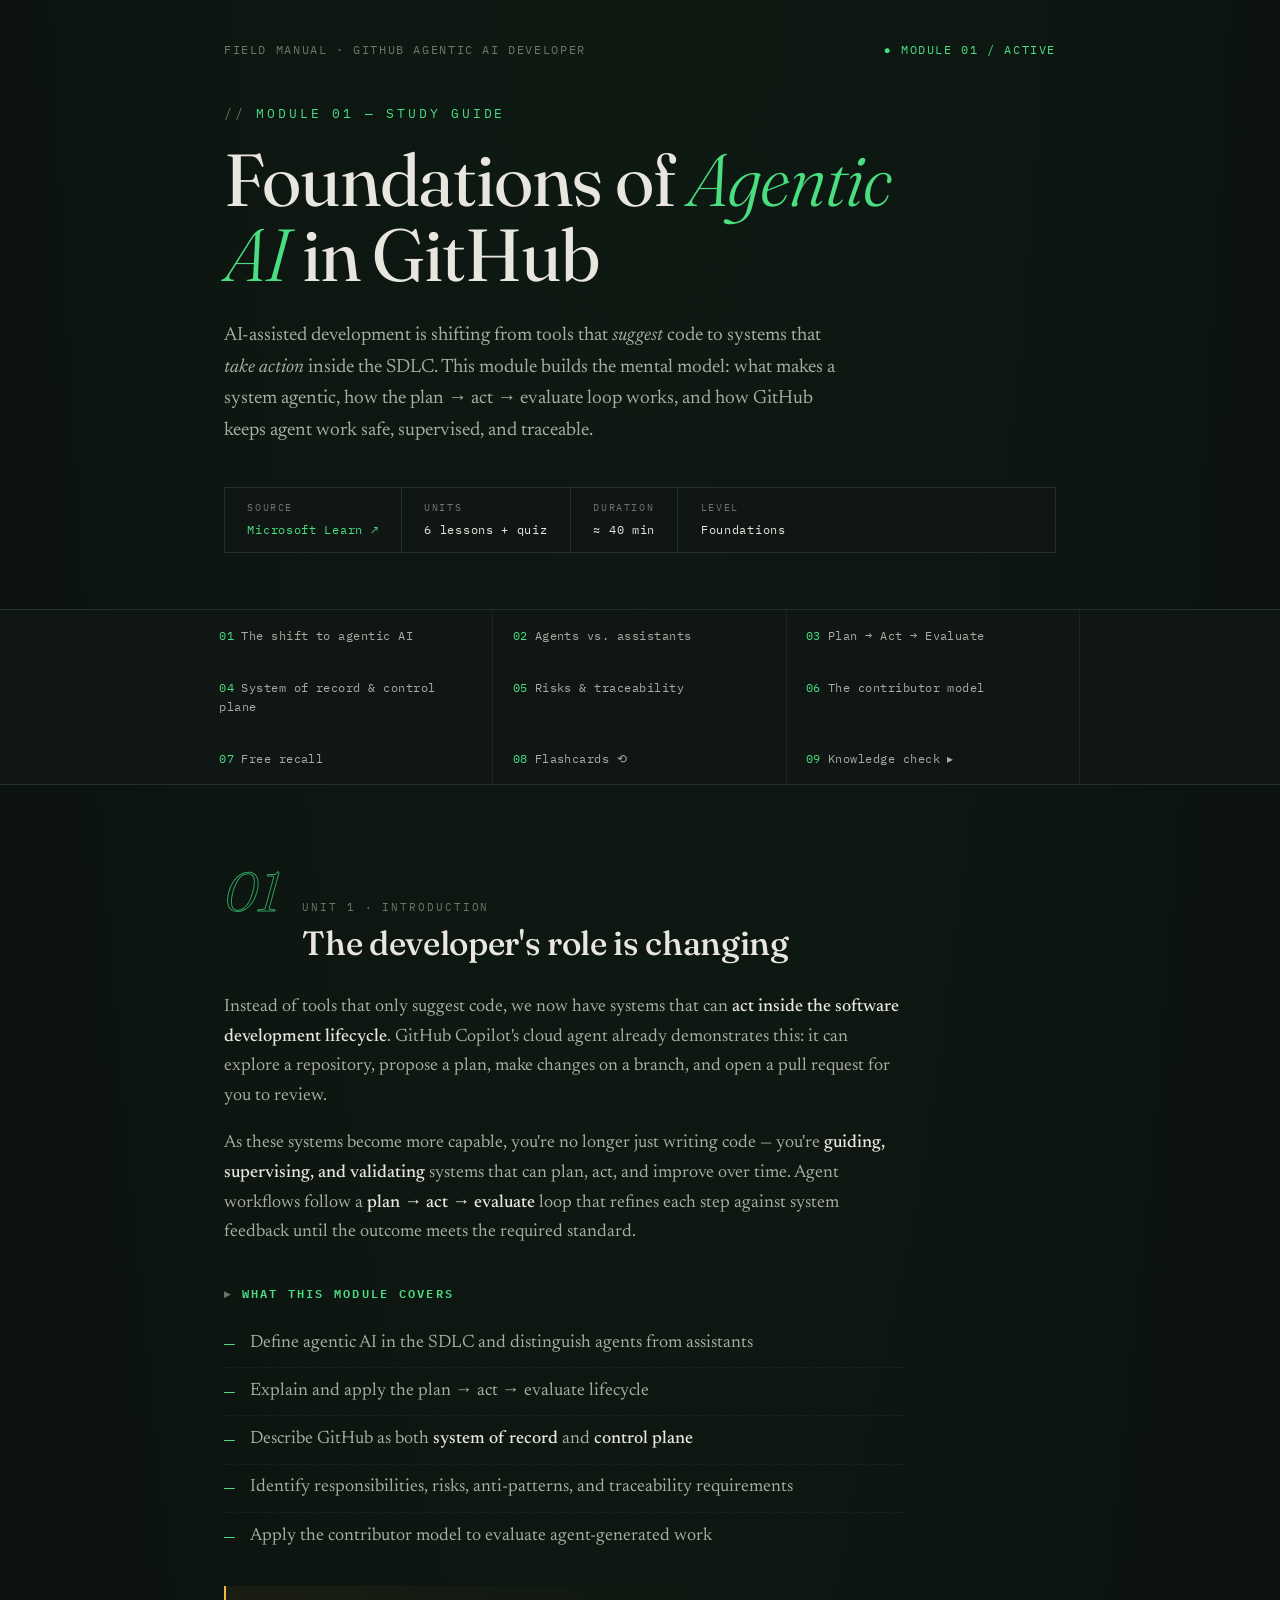
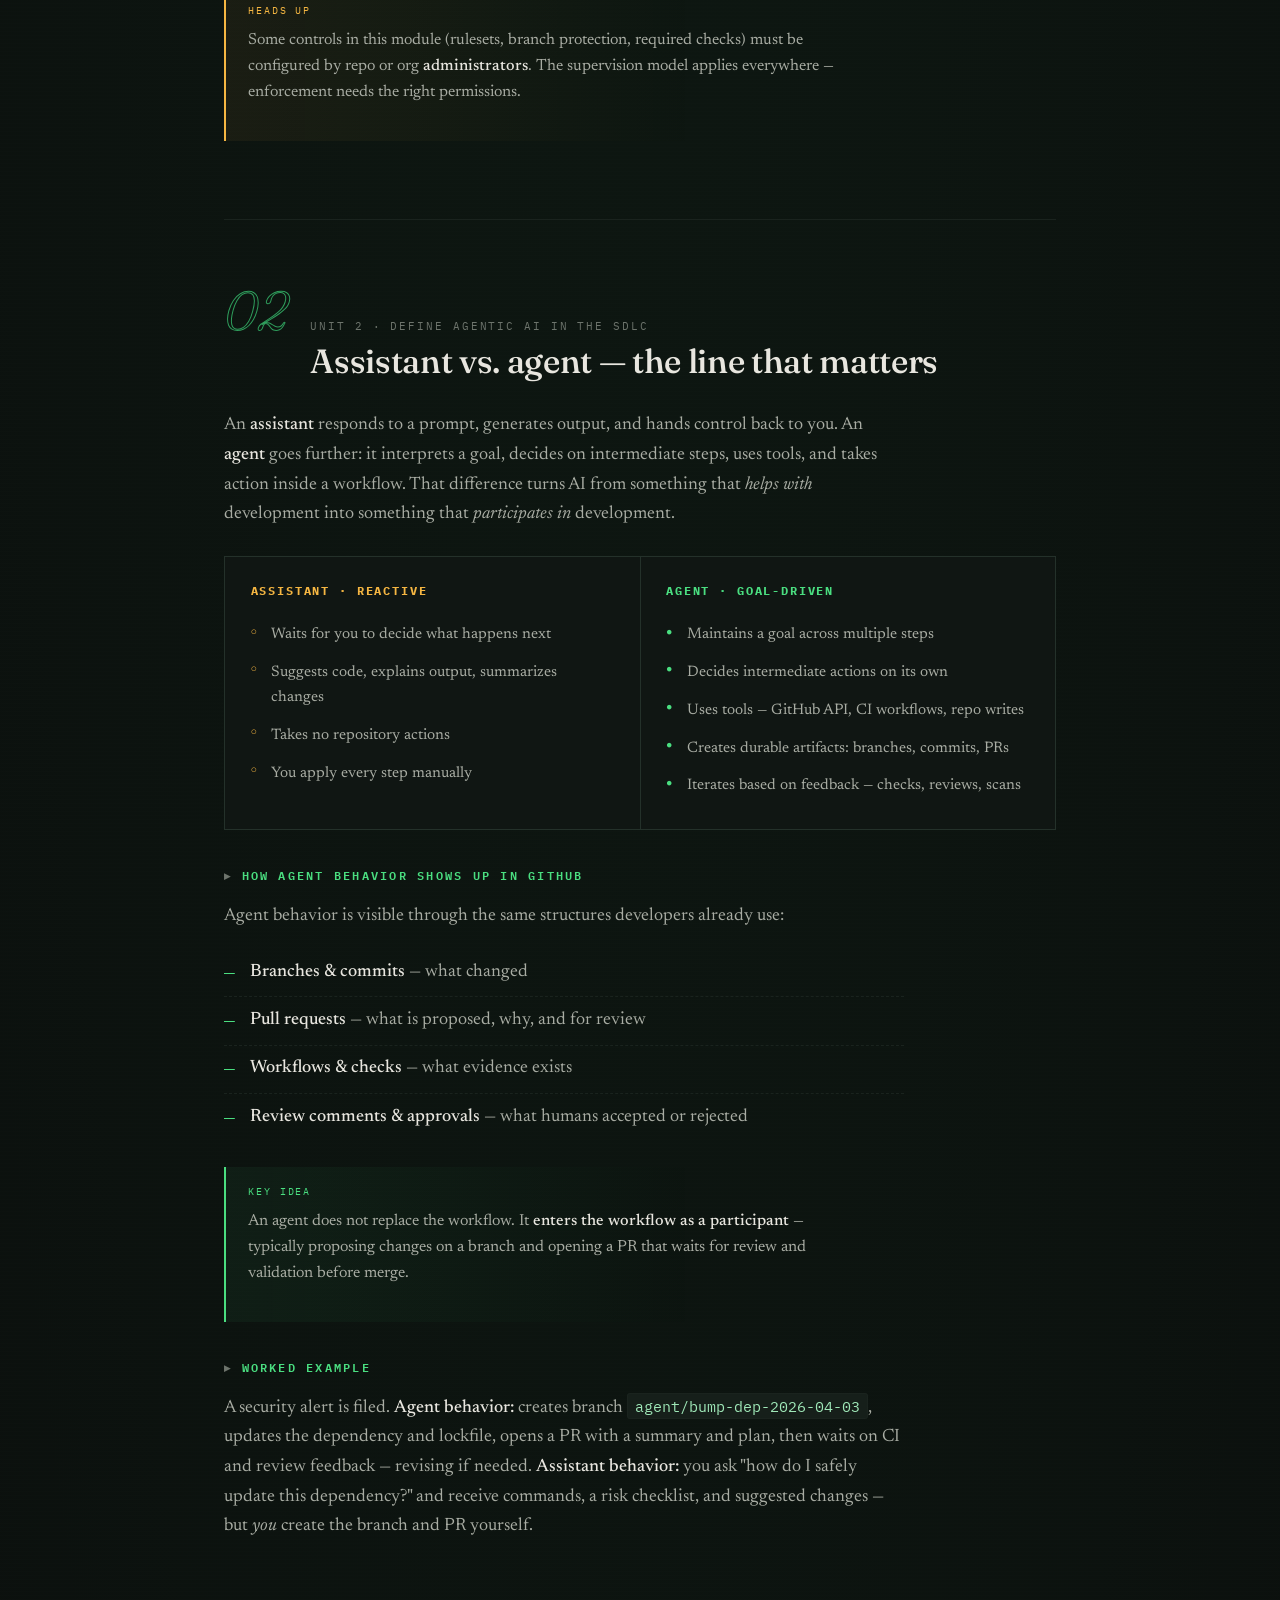
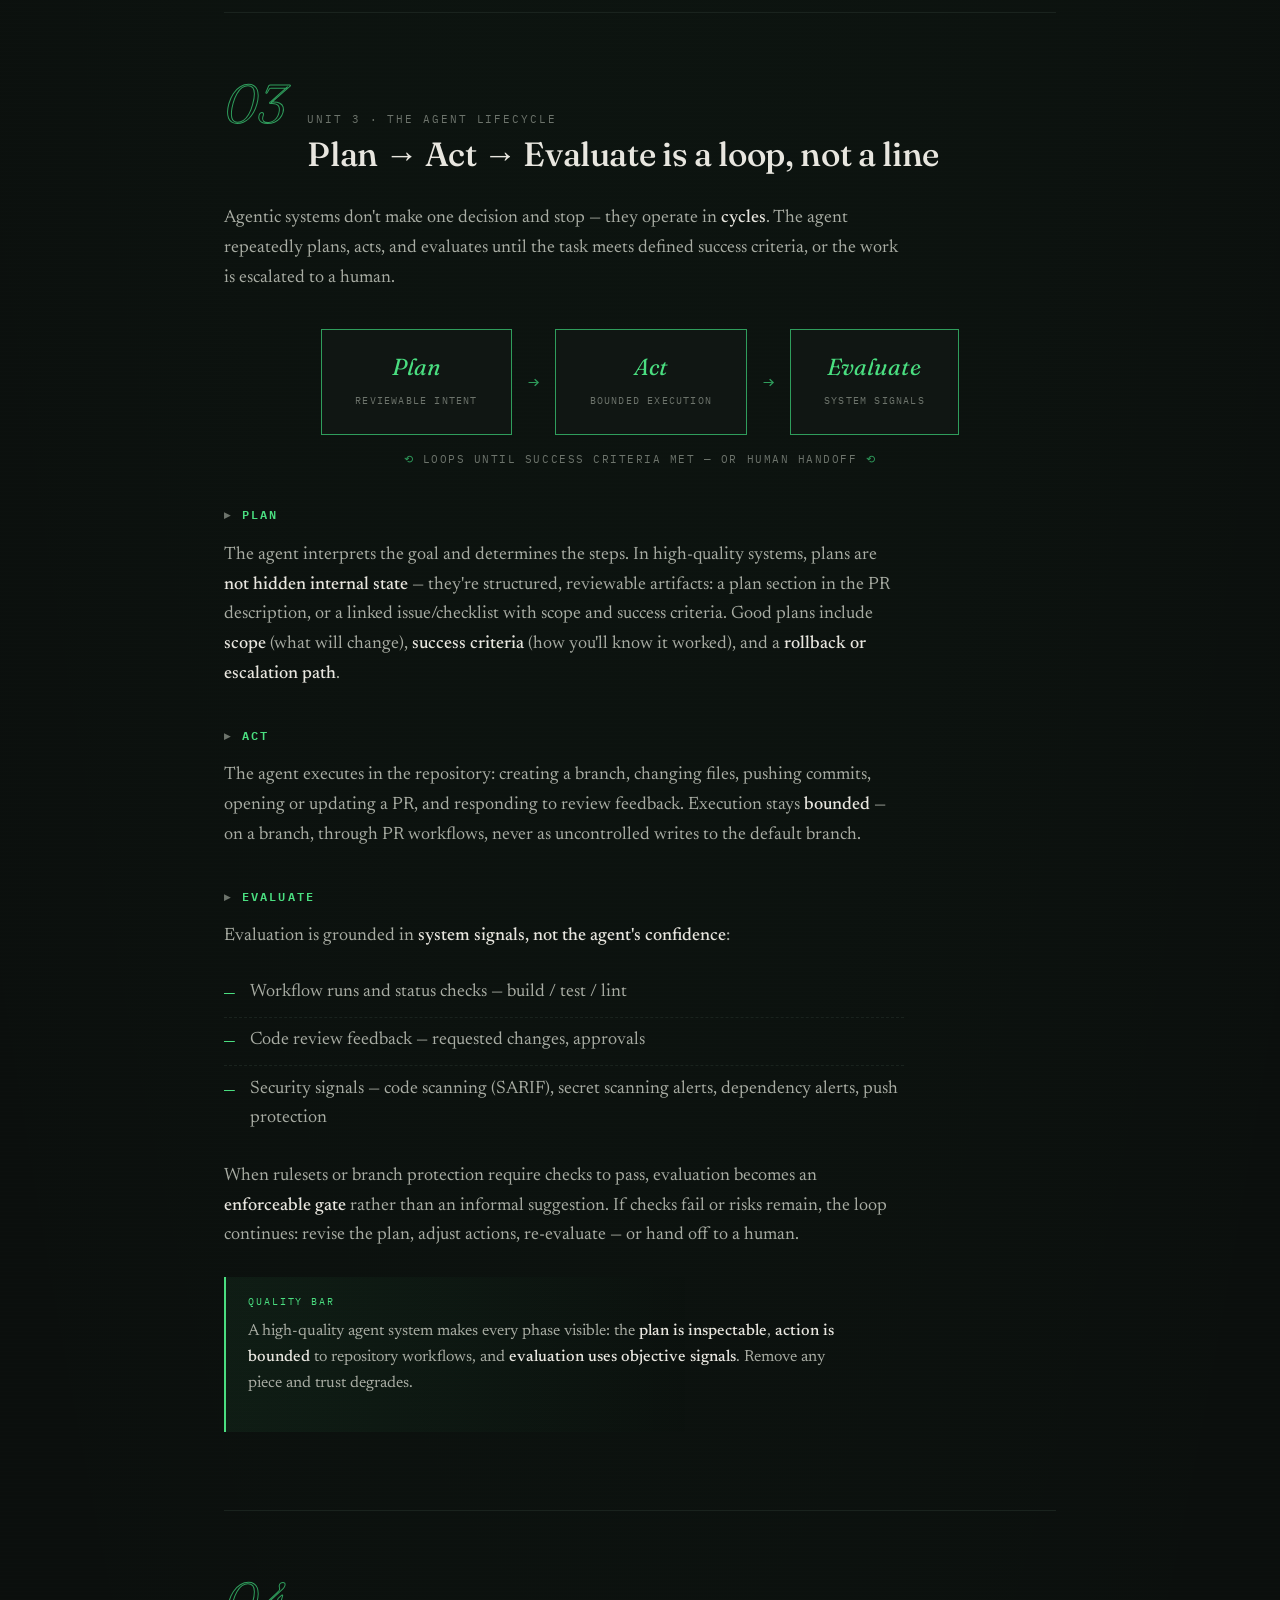
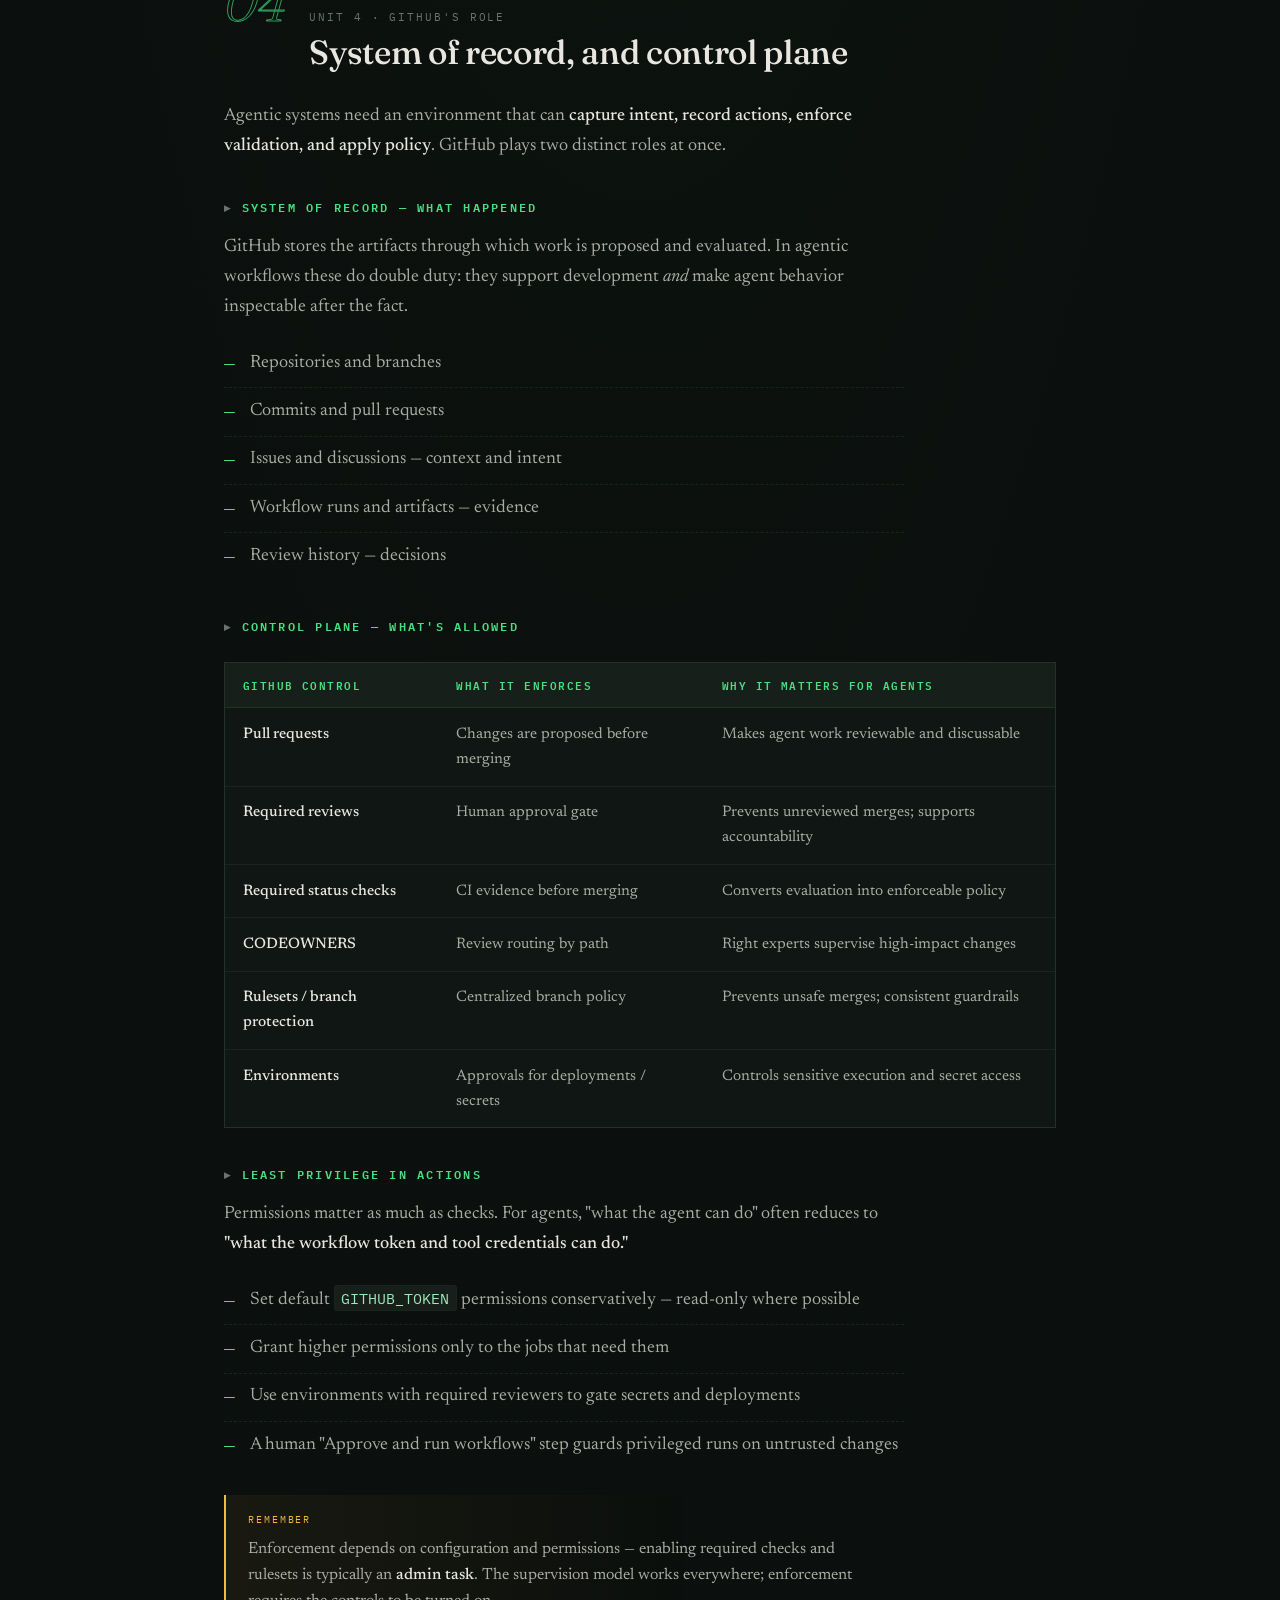
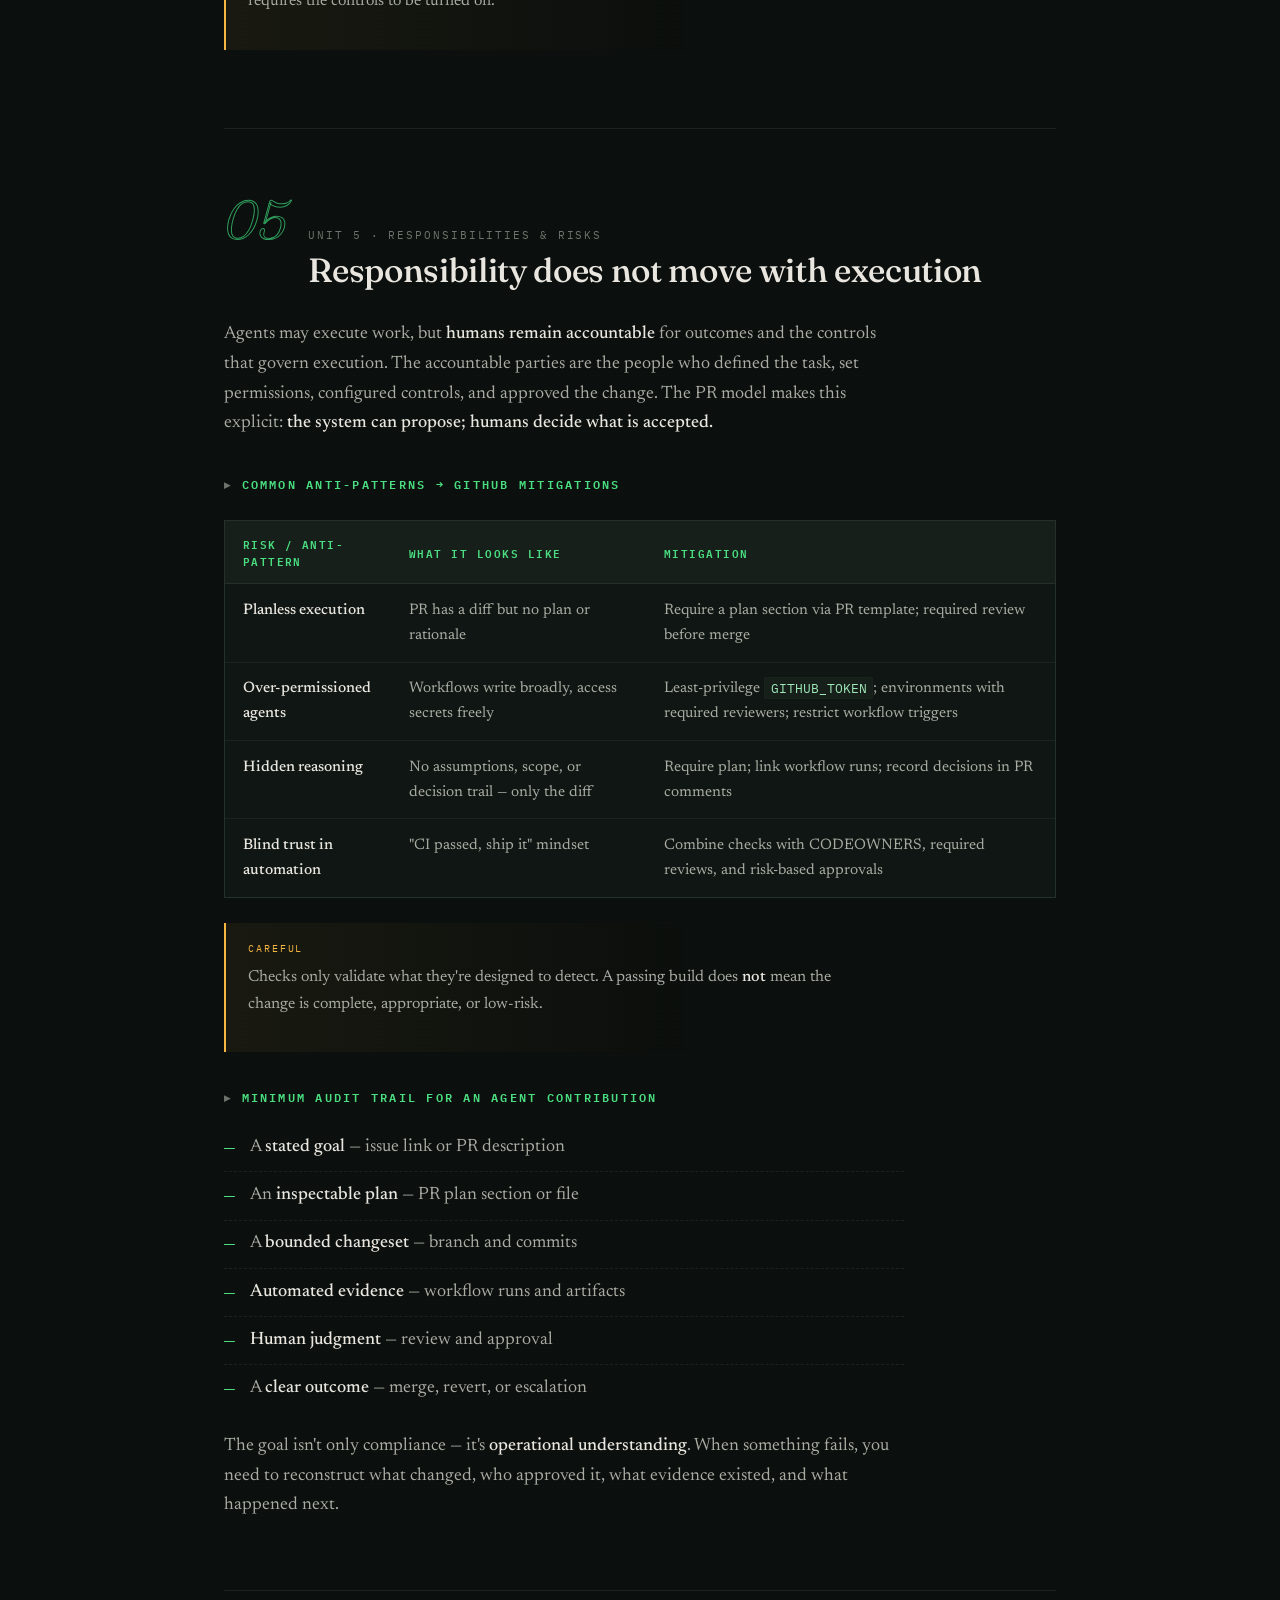
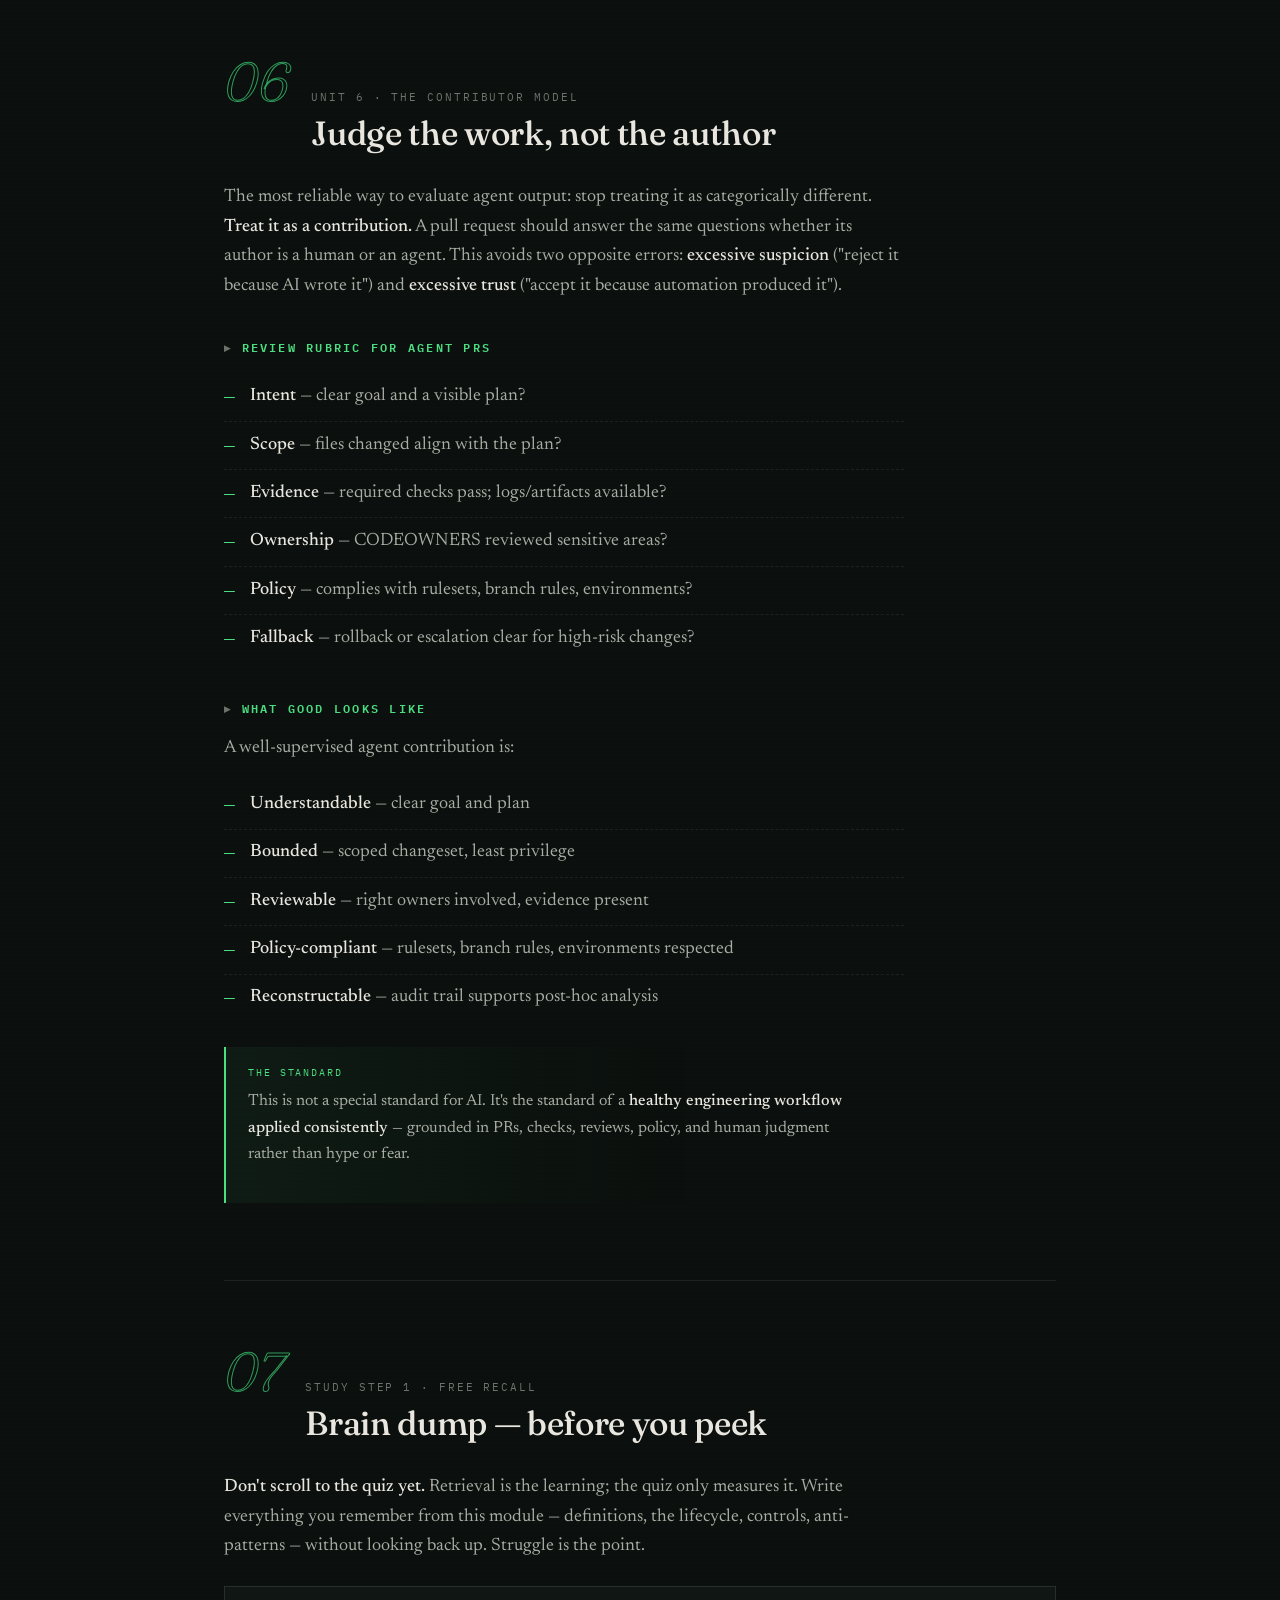
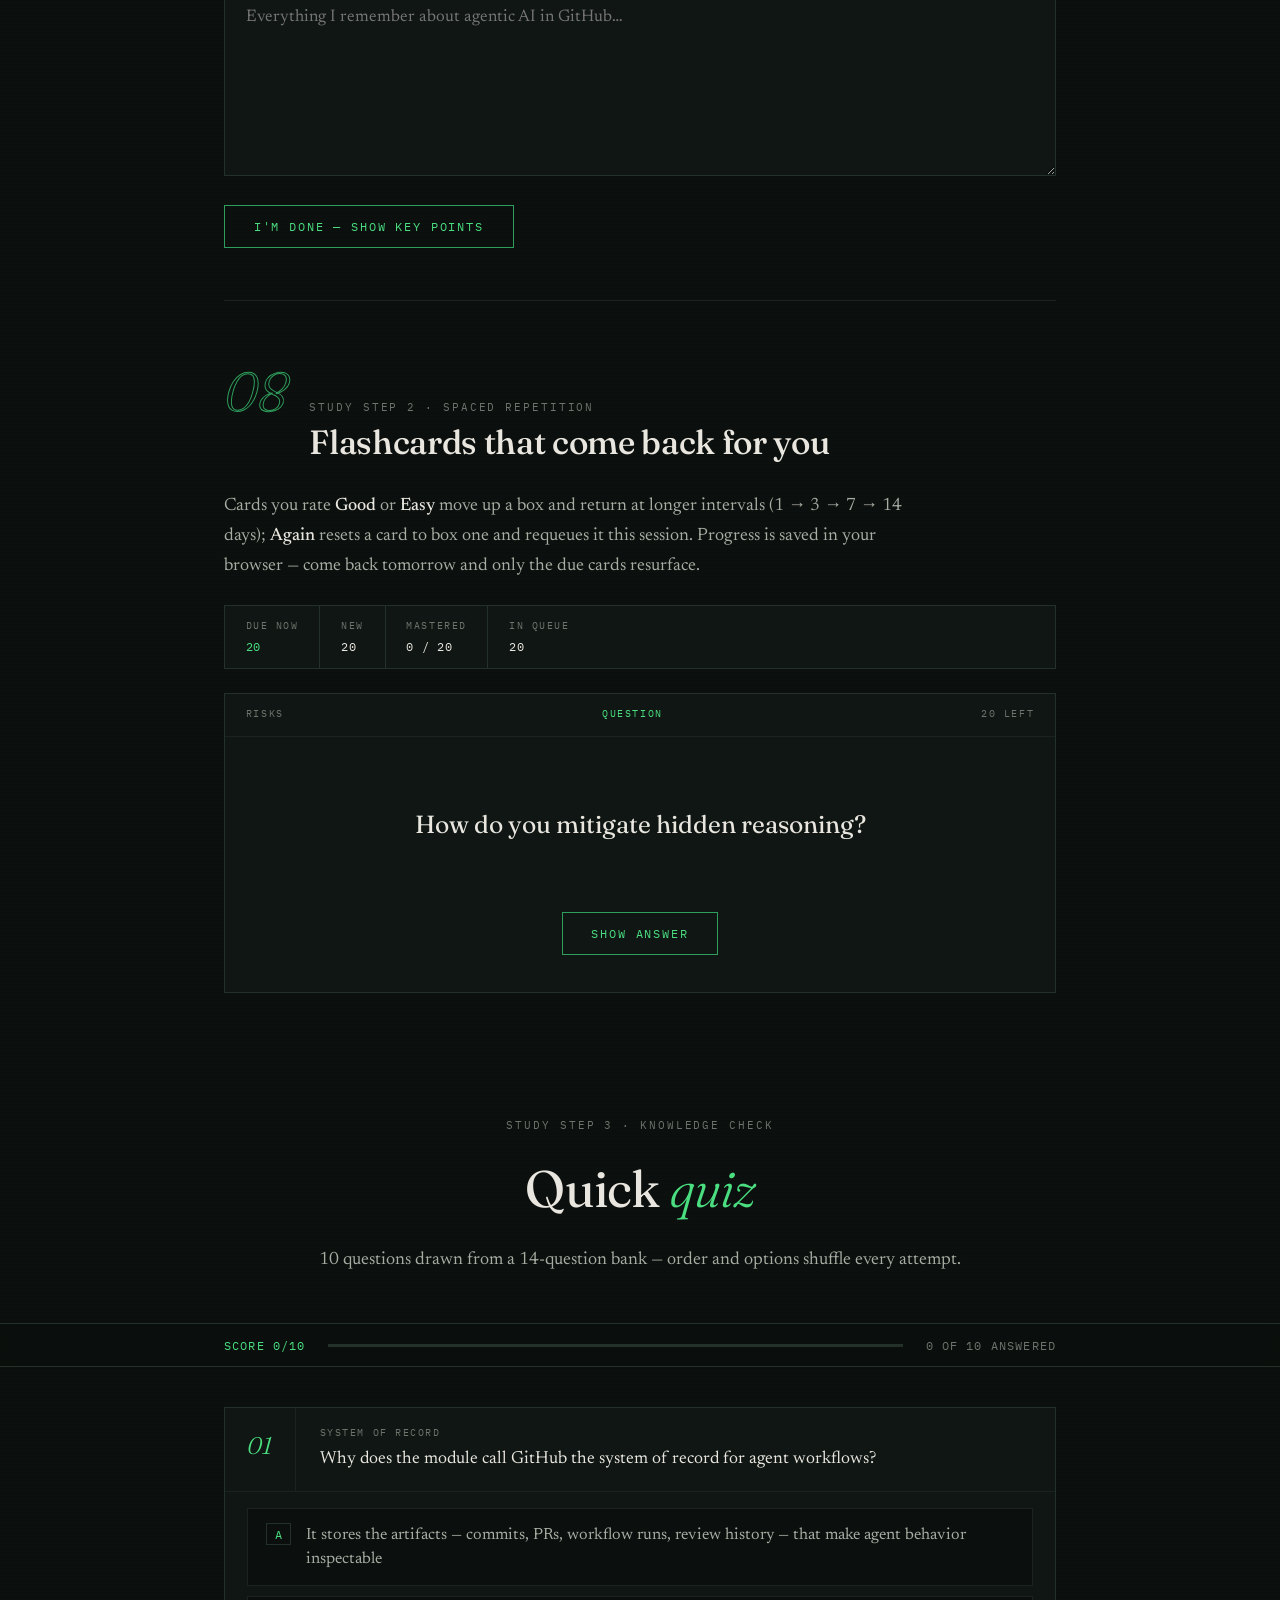
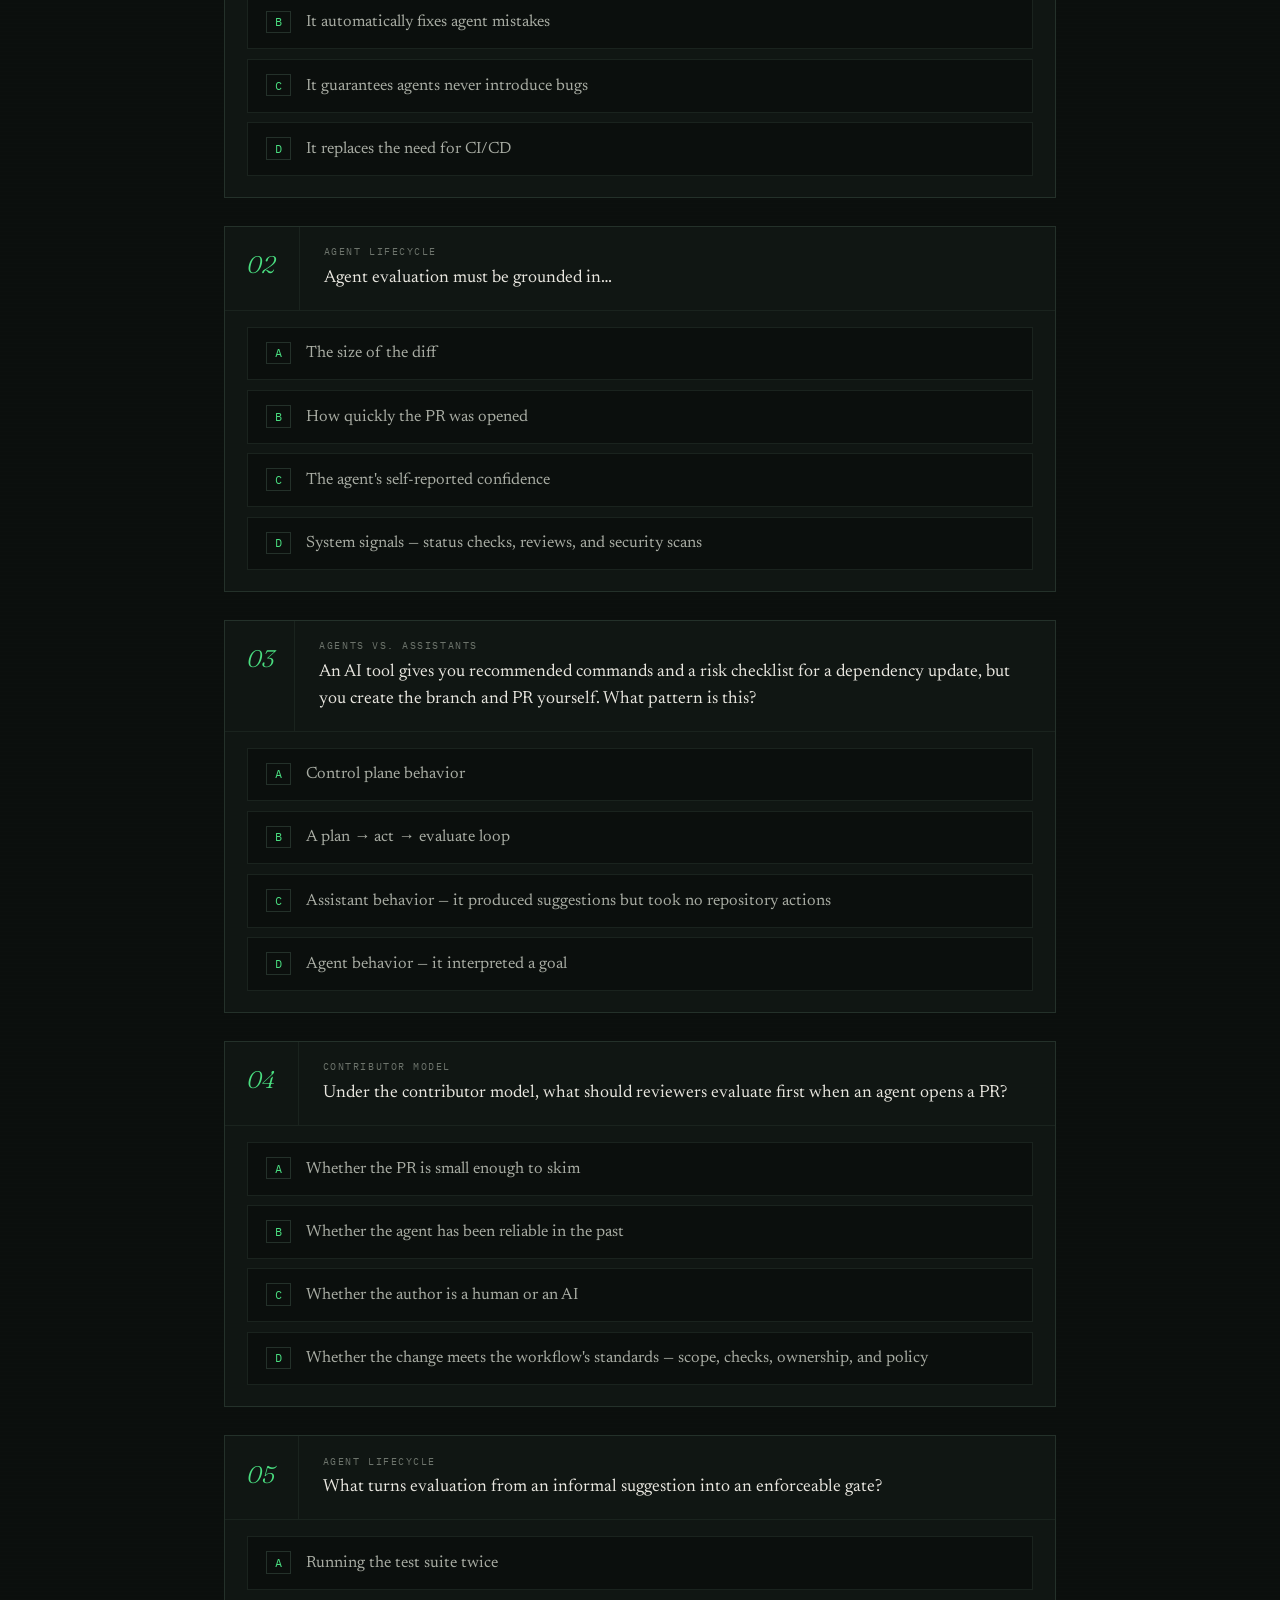
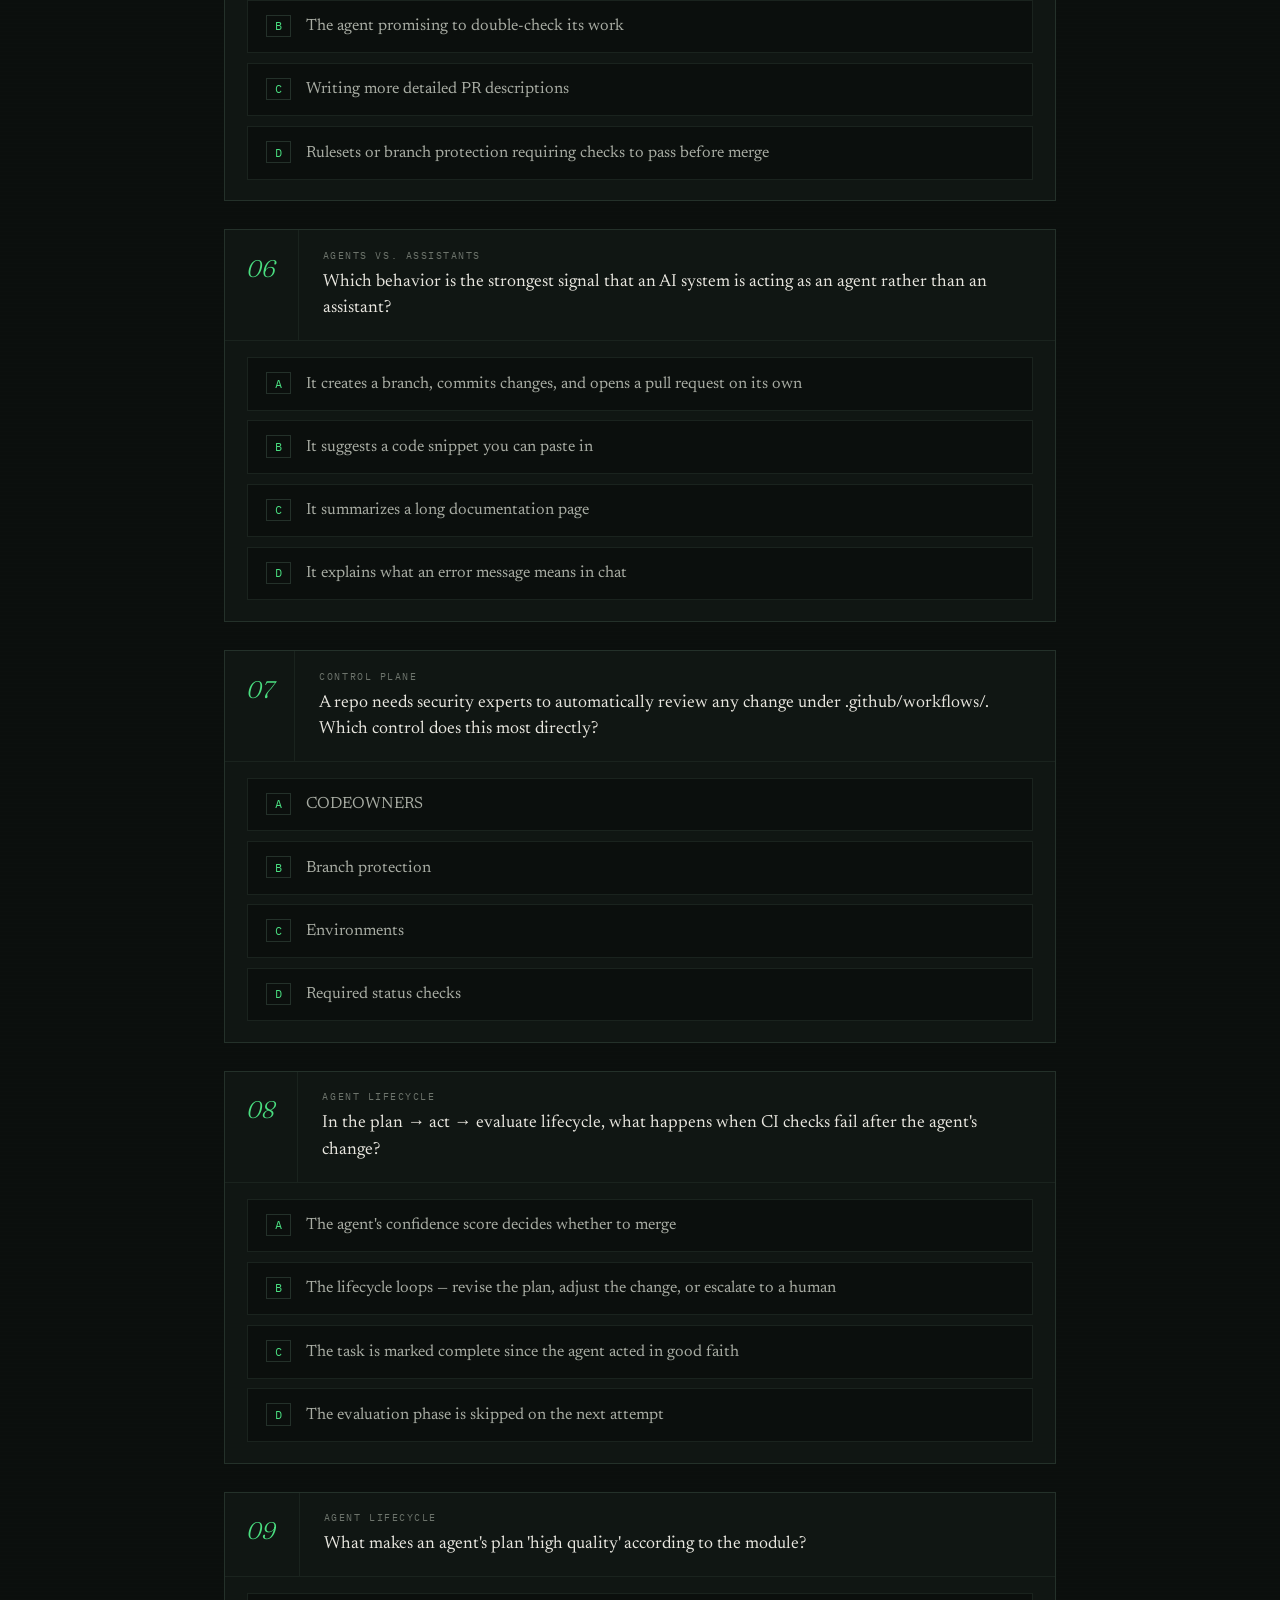
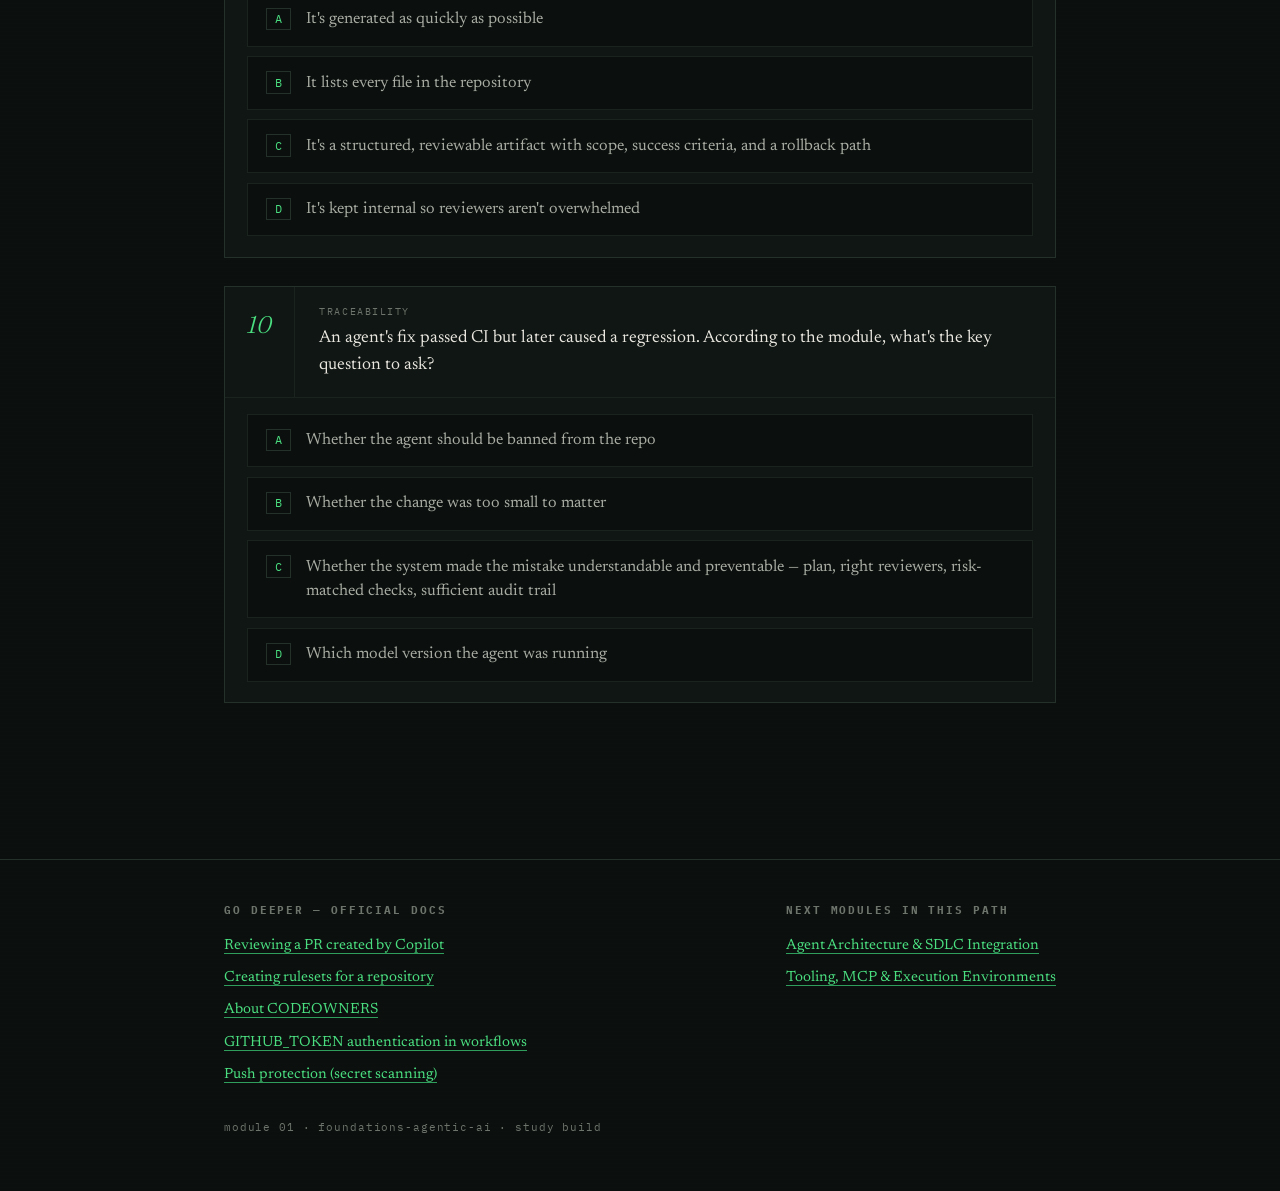
==== commit c5cf8b85: "feat: study-system upgrade — free recall, spaced-repetition flashcards, shuffled quiz bank - Free-re" ====
--- a/index.html
+++ b/index.html
@@ -305,6 +305,68 @@
   }
   #retry:hover { background: var(--phosphor); color: var(--ink); }
 
+  /* ---------- Buttons (shared) ---------- */
+  .btn {
+    font-family: var(--mono); font-size: .72rem; letter-spacing: .16em; text-transform: uppercase;
+    background: transparent; color: var(--phosphor); border: 1px solid var(--phosphor-dim);
+    padding: .8rem 1.8rem; cursor: pointer; transition: background .2s, color .2s;
+  }
+  .btn:hover { background: var(--phosphor); color: var(--ink); }
+  .btn.ghost { color: var(--paper-dim); border-color: var(--line); }
+  .btn.ghost:hover { background: var(--ink-3); color: var(--paper); }
+  .btn.danger { color: var(--red); border-color: rgba(240,112,90,.4); }
+  .btn.danger:hover { background: var(--red); color: var(--ink); }
+
+  /* ---------- Free recall ---------- */
+  .recall-ta {
+    width: 100%; min-height: 190px; background: var(--ink-2); border: 1px solid var(--line);
+    color: var(--paper); font-family: var(--body); font-size: 1.05rem; line-height: 1.6;
+    padding: 1.1rem 1.3rem; resize: vertical; margin-top: .4rem;
+  }
+  .recall-ta:focus { outline: none; border-color: var(--phosphor-dim); box-shadow: 0 0 0 1px var(--phosphor-dim); }
+  .recall-actions { display: flex; gap: .8rem; align-items: center; margin-top: 1.1rem; flex-wrap: wrap; }
+  .recall-prev { font-family: var(--mono); font-size: .66rem; color: var(--paper-faint); letter-spacing: .08em; }
+  .recall-key { display: none; margin-top: 1.8rem; border: 1px solid var(--line); background: var(--ink-2); padding: 1.5rem 1.7rem; }
+  .recall-key.show { display: block; animation: rise .5s cubic-bezier(.2,.7,.3,1); }
+  .recall-key h4 { font-family: var(--mono); font-size: .7rem; text-transform: uppercase; letter-spacing: .18em; color: var(--phosphor); margin-bottom: 1rem; font-weight: 600; }
+  .recall-key label {
+    display: flex; gap: .85rem; align-items: baseline; padding: .55rem 0;
+    border-bottom: 1px dashed var(--line-soft); font-size: .97rem; color: var(--paper-dim); cursor: pointer;
+  }
+  .recall-key label:last-of-type { border-bottom: 0; }
+  .recall-key input { accent-color: var(--phosphor); transform: translateY(1px); flex-shrink: 0; }
+  #recallScore { font-family: var(--mono); font-size: .72rem; letter-spacing: .12em; text-transform: uppercase; color: var(--phosphor); display: block; margin-top: 1.1rem; }
+
+  /* ---------- Flashcards ---------- */
+  .deck-stats {
+    display: flex; flex-wrap: wrap; gap: 0; border: 1px solid var(--line); background: var(--ink-2);
+    margin: 1.5rem 0; font-family: var(--mono);
+  }
+  .deck-stats .cell { padding: .75rem 1.3rem; border-right: 1px solid var(--line); font-size: .72rem; letter-spacing: .06em; }
+  .deck-stats .cell:last-child { border-right: 0; }
+  .deck-stats b { display: block; color: var(--paper-faint); font-weight: 400; font-size: .6rem; text-transform: uppercase; letter-spacing: .16em; margin-bottom: .15rem; }
+  .deck-stats span { color: var(--paper); }
+  .deck-stats .hot span { color: var(--phosphor); }
+
+  .fcard { border: 1px solid var(--line); background: var(--ink-2); min-height: 300px; display: flex; flex-direction: column; }
+  .fcard-top {
+    display: flex; justify-content: space-between; padding: .8rem 1.3rem;
+    border-bottom: 1px solid var(--line-soft); font-family: var(--mono); font-size: .62rem;
+    letter-spacing: .16em; text-transform: uppercase; color: var(--paper-faint);
+  }
+  .fcard-top .side { color: var(--phosphor); }
+  .fcard-body { flex: 1; display: flex; align-items: center; justify-content: center; padding: 2.2rem 2.4rem; }
+  .fcard-face-q { font-family: var(--serif); font-weight: 400; font-size: clamp(1.2rem, 2.6vw, 1.55rem); line-height: 1.35; text-align: center; max-width: 34ch; }
+  .fcard-face-a { font-size: 1.02rem; line-height: 1.65; color: var(--paper-dim); max-width: 58ch; animation: rise .35s cubic-bezier(.2,.7,.3,1); }
+  .fcard-face-a strong { color: var(--paper); font-weight: 500; }
+  .fcard-actions { padding: 0 1.3rem 1.3rem; display: flex; justify-content: center; gap: .7rem; flex-wrap: wrap; }
+  .rate-hint { text-align: center; font-family: var(--mono); font-size: .6rem; letter-spacing: .14em; text-transform: uppercase; color: var(--paper-faint); padding-bottom: 1rem; }
+
+  #deckDone { display: none; text-align: center; border: 1px solid var(--line); background: var(--ink-2); padding: 3rem 1.5rem; }
+  #deckDone.show { display: block; animation: rise .5s cubic-bezier(.2,.7,.3,1); }
+  #deckDone .big { font-family: var(--serif); font-style: italic; font-weight: 300; font-size: 2.2rem; color: var(--phosphor); }
+  #deckDone p { color: var(--paper-dim); margin: .8rem auto 1.6rem; max-width: 46ch; }
+
   /* footer */
   footer {
     border-top: 1px solid var(--line); padding: 2.6rem 0 3.4rem; margin-top: 4rem;
@@ -364,7 +426,9 @@
       <li><a href="#u4"><span class="n">04</span>System of record &amp; control plane</a></li>
       <li><a href="#u5"><span class="n">05</span>Risks &amp; traceability</a></li>
       <li><a href="#u6"><span class="n">06</span>The contributor model</a></li>
-      <li><a href="#quiz"><span class="n">07</span>Knowledge check ▸</a></li>
+      <li><a href="#recall"><span class="n">07</span>Free recall</a></li>
+      <li><a href="#cards"><span class="n">08</span>Flashcards ⟲</a></li>
+      <li><a href="#quiz"><span class="n">09</span>Knowledge check ▸</a></li>
     </ol>
   </div>
 </nav>
@@ -639,7 +703,7 @@
     </section>
 
     <!-- ============ UNIT 6 ============ -->
-    <section class="unit" id="u6" style="border-bottom:0">
+    <section class="unit" id="u6">
       <div class="unit-head">
         <span class="unit-num">06</span>
         <div>
@@ -681,14 +745,82 @@
         than hype or fear.</p>
       </div>
     </section>
+    <!-- ============ FREE RECALL ============ -->
+    <section class="unit" id="recall">
+      <div class="unit-head">
+        <span class="unit-num">07</span>
+        <div>
+          <span class="unit-tag">Study step 1 · Free recall</span>
+          <h2>Brain dump — before you peek</h2>
+        </div>
+      </div>
+      <p>
+        <strong>Don't scroll to the quiz yet.</strong> Retrieval is the learning; the quiz only measures it.
+        Write everything you remember from this module — definitions, the lifecycle, controls,
+        anti-patterns — without looking back up. Struggle is the point.
+      </p>
+      <textarea class="recall-ta" id="recallTa" placeholder="Everything I remember about agentic AI in GitHub…" spellcheck="false"></textarea>
+      <div class="recall-actions">
+        <button class="btn" id="recallReveal">I'm done — show key points</button>
+        <span class="recall-prev" id="recallPrev"></span>
+      </div>
+      <div class="recall-key" id="recallKey">
+        <h4>Self-check — tick what you recalled</h4>
+        <label><input type="checkbox"> Assistant reacts &amp; suggests; agent pursues a <strong>goal</strong> with tools and takes action in the workflow</label>
+        <label><input type="checkbox"> Agents create durable artifacts — branches, commits, pull requests</label>
+        <label><input type="checkbox"> Lifecycle: plan → act → evaluate — a <strong>loop</strong> until success criteria are met or human handoff</label>
+        <label><input type="checkbox"> Plans are visible artifacts: scope, success criteria, rollback/escalation path</label>
+        <label><input type="checkbox"> Action stays bounded: branch + PR workflow, never direct writes to default branch</label>
+        <label><input type="checkbox"> Evaluation grounded in system signals — checks, reviews, security scans — never agent confidence</label>
+        <label><input type="checkbox"> System of record: stores intent, actions, evidence, and decisions for post-hoc inspection</label>
+        <label><input type="checkbox"> Control plane: PRs, required reviews, required checks, CODEOWNERS, rulesets, environments</label>
+        <label><input type="checkbox"> Least privilege: "what the agent can do" = what the workflow token &amp; credentials can do</label>
+        <label><input type="checkbox"> Four anti-patterns: planless execution, over-permissioned agents, hidden reasoning, blind trust</label>
+        <label><input type="checkbox"> Humans stay accountable; six-item audit trail: goal → plan → changeset → evidence → judgment → outcome</label>
+        <label><input type="checkbox"> Contributor model: judge the work by workflow standards, not the author</label>
+        <span id="recallScore"></span>
+      </div>
+    </section>
+
+    <!-- ============ FLASHCARDS ============ -->
+    <section class="unit" id="cards" style="border-bottom:0">
+      <div class="unit-head">
+        <span class="unit-num">08</span>
+        <div>
+          <span class="unit-tag">Study step 2 · Spaced repetition</span>
+          <h2>Flashcards that come back for you</h2>
+        </div>
+      </div>
+      <p>
+        Cards you rate <strong>Good</strong> or <strong>Easy</strong> move up a box and return at longer intervals
+        (1 → 3 → 7 → 14 days); <strong>Again</strong> resets a card to box one and requeues it this session.
+        Progress is saved in your browser — come back tomorrow and only the due cards resurface.
+      </p>
+      <div class="deck-stats" id="deckStats"></div>
+      <div class="fcard" id="fcard">
+        <div class="fcard-top">
+          <span id="cardTopic"></span>
+          <span class="side" id="cardSide">question</span>
+          <span id="cardProg"></span>
+        </div>
+        <div class="fcard-body"><div id="cardFace"></div></div>
+        <div class="fcard-actions" id="cardActions"></div>
+        <div class="rate-hint" id="rateHint"></div>
+      </div>
+      <div id="deckDone">
+        <div class="big">Deck clear</div>
+        <p id="deckDoneMsg"></p>
+        <button class="btn ghost" id="practiceAll">⟲ &nbsp;Practice all anyway</button>
+      </div>
+    </section>
   </div>
 
   <!-- ============ QUIZ ============ -->
   <section id="quiz">
     <div class="wrap quiz-head">
-      <span class="unit-tag">Unit 7 · Knowledge check</span>
+      <span class="unit-tag">Study step 3 · Knowledge check</span>
       <h2>Quick <em>quiz</em></h2>
-      <p>Ten questions. Instant feedback. No sign-in required.</p>
+      <p>10 questions drawn from a 14-question bank — order and options shuffle every attempt.</p>
     </div>
 
     <div class="scoreboard">
@@ -855,25 +987,96 @@
     ],
     answer: 1,
     explain: "Evaluate the work by the standards of the workflow, not the novelty of the author. This avoids both excessive suspicion ('AI wrote it, reject') and excessive trust ('automation made it, accept')."
+  },
+  {
+    topic: "System of record",
+    q: "Which GitHub artifacts capture the *intent* behind agent work?",
+    opts: [
+      "Workflow runs and uploaded artifacts",
+      "Issues, discussions, and PR descriptions",
+      "Branch names",
+      "Merge commits"
+    ],
+    answer: 1,
+    explain: "Issues and discussions record context and intent; workflow runs and artifacts are evidence; review history captures decisions. Together they make agent behavior inspectable after the fact."
+  },
+  {
+    topic: "Control plane",
+    q: "What risk does a human 'Approve and run workflows' gate reduce on agent PRs?",
+    opts: [
+      "Agents writing overly verbose PR descriptions",
+      "Privileged workflows running automatically for untrusted changes",
+      "Reviewers taking too long to respond",
+      "Merge conflicts on the default branch"
+    ],
+    answer: 1,
+    explain: "Requiring explicit human approval before workflows run is a built-in guardrail: it stops privileged CI (with secrets and write tokens) from executing automatically against untrusted, agent-created changes."
+  },
+  {
+    topic: "Traceability",
+    q: "An agent's fix passed CI but later caused a regression. According to the module, what's the key question to ask?",
+    opts: [
+      "Which model version the agent was running",
+      "Whether the agent should be banned from the repo",
+      "Whether the system made the mistake understandable and preventable — plan, right reviewers, risk-matched checks, sufficient audit trail",
+      "Whether the change was too small to matter"
+    ],
+    answer: 2,
+    explain: "The point of traceability is operational understanding, not blame: was there a visible plan and scope? Were the right reviewers requested? Did checks match the risk? Can you reconstruct what happened?"
+  },
+  {
+    topic: "Agent lifecycle",
+    q: "What turns evaluation from an informal suggestion into an enforceable gate?",
+    opts: [
+      "The agent promising to double-check its work",
+      "Rulesets or branch protection requiring checks to pass before merge",
+      "Writing more detailed PR descriptions",
+      "Running the test suite twice"
+    ],
+    answer: 1,
+    explain: "When repository or organization policy (rulesets, branch protection) requires status checks to pass before merging, evaluation becomes enforced policy — not something a reviewer can casually skip."
   }
 ];
 
+/* ================= shared utils ================= */
+const shuffle = arr => {
+  const x = [...arr];
+  for (let i = x.length - 1; i > 0; i--) {
+    const j = Math.floor(Math.random() * (i + 1));
+    [x[i], x[j]] = [x[j], x[i]];
+  }
+  return x;
+};
+const DAY = 86400000;
+const fmtDate = ts => new Date(ts).toLocaleDateString(undefined, { day: "numeric", month: "short" });
+
+/* ================= quiz ================= */
+const QUIZ_N = 10;
+const BEST_KEY = "gaad-m01-best";
 const quizBody = document.getElementById("quizBody");
 const scoreTxt = document.getElementById("scoreTxt");
 const progTxt = document.getElementById("progTxt");
 const scoreFill = document.getElementById("scoreFill");
 const result = document.getElementById("result");
-let score = 0, answered = 0;
+let quizSet = [], score = 0, answered = 0;
 
 const KEYS = ["A", "B", "C", "D"];
 
+function drawQuiz() {
+  return shuffle(QUESTIONS).slice(0, QUIZ_N).map(q => {
+    const order = shuffle(q.opts.map((_, i) => i));
+    return { ...q, opts: order.map(i => q.opts[i]), answer: order.indexOf(q.answer) };
+  });
+}
+
 function render() {
+  quizSet = drawQuiz();
   score = 0; answered = 0;
   result.classList.remove("show");
   quizBody.innerHTML = "";
   updateBoard();
 
-  QUESTIONS.forEach((item, qi) => {
+  quizSet.forEach((item, qi) => {
     const card = document.createElement("article");
     card.className = "q-card";
     card.innerHTML = `
@@ -916,21 +1119,24 @@
   ex.classList.add("show");
 
   updateBoard();
-  if (answered === QUESTIONS.length) finish();
+  if (answered === quizSet.length) finish();
 }
 
 function updateBoard() {
-  scoreTxt.textContent = `Score ${score}/${QUESTIONS.length}`;
-  progTxt.textContent = `${answered} of ${QUESTIONS.length} answered`;
-  scoreFill.style.width = `${(answered / QUESTIONS.length) * 100}%`;
-  scoreFill.style.background = answered === QUESTIONS.length
+  const best = localStorage.getItem(BEST_KEY);
+  scoreTxt.textContent = `Score ${score}/${quizSet.length || QUIZ_N}` + (best ? ` · best ${best}/${QUIZ_N}` : "");
+  progTxt.textContent = `${answered} of ${quizSet.length || QUIZ_N} answered`;
+  scoreFill.style.width = `${(answered / (quizSet.length || QUIZ_N)) * 100}%`;
+  scoreFill.style.background = answered === quizSet.length
     ? (score >= 7 ? "var(--phosphor)" : "var(--amber)")
     : "var(--phosphor)";
 }
 
 function finish() {
-  const pct = Math.round((score / QUESTIONS.length) * 100);
-  document.getElementById("resultScore").textContent = `${score}/${QUESTIONS.length}`;
+  const prev = parseInt(localStorage.getItem(BEST_KEY) || "0", 10);
+  if (score > prev) localStorage.setItem(BEST_KEY, String(score));
+  const pct = Math.round((score / quizSet.length) * 100);
+  document.getElementById("resultScore").textContent = `${score}/${quizSet.length}`;
   let grade, msg;
   if (pct === 100) { grade = "flawless run"; msg = "Every phase visible, every gate passed. You've internalized the supervision model — on to Module 02: Agent Architecture & SDLC Integration."; }
   else if (pct >= 80) { grade = "merge approved"; msg = "Strong grasp of the foundations. Skim the sections for the ones you missed, then move on — you're ready."; }
@@ -947,7 +1153,152 @@
   document.getElementById("quiz").scrollIntoView({ behavior: "smooth" });
 });
 
+/* ================= free recall ================= */
+const RECALL_KEY = "gaad-m01-recall";
+const recallTa = document.getElementById("recallTa");
+const recallKey = document.getElementById("recallKey");
+const recallPrev = document.getElementById("recallPrev");
+
+const savedRecall = JSON.parse(localStorage.getItem(RECALL_KEY) || "null");
+if (savedRecall) {
+  recallTa.value = savedRecall.text;
+  recallPrev.textContent = `last dump saved ${fmtDate(savedRecall.at)}`;
+}
+
+document.getElementById("recallReveal").addEventListener("click", () => {
+  localStorage.setItem(RECALL_KEY, JSON.stringify({ text: recallTa.value, at: Date.now() }));
+  recallPrev.textContent = `dump saved ${fmtDate(Date.now())}`;
+  recallKey.classList.add("show");
+  recallKey.scrollIntoView({ behavior: "smooth", block: "center" });
+});
+
+const recallBoxes = [...recallKey.querySelectorAll("input")];
+const recallScore = document.getElementById("recallScore");
+recallBoxes.forEach(cb => cb.addEventListener("change", () => {
+  const n = recallBoxes.filter(b => b.checked).length;
+  recallScore.textContent = `Recalled ${n}/${recallBoxes.length} key points — ${n >= 9 ? "excellent retention" : n >= 6 ? "solid — reread what you missed" : "loop back through the summaries above"}`;
+}));
+
+/* ================= flashcards ================= */
+const CARDS = [
+  { id: "agent-def", t: "Agents vs. assistants", f: "What separates an agent from an assistant?", b: "An <strong>assistant</strong> responds to a prompt and returns control to you. An <strong>agent</strong> interprets a goal, decides intermediate steps, uses tools, and takes action inside the workflow." },
+  { id: "agent-signals", t: "Agents vs. assistants", f: "Name the five signals that an AI system is behaving as an agent.", b: "① Maintains a goal across steps &nbsp;② decides intermediate actions &nbsp;③ uses tools &nbsp;④ creates <strong>durable artifacts</strong> (branch / commits / PR) &nbsp;⑤ iterates on feedback signals." },
+  { id: "assistant-signals", t: "Agents vs. assistants", f: "Three signs a system is behaving as an assistant?", b: "Produces suggestions or explanations · takes <strong>no repository actions</strong> · requires the user to apply each step manually." },
+  { id: "lifecycle", t: "Lifecycle", f: "What are the three phases of the agent lifecycle — and the crucial property of the sequence?", b: "<strong>Plan → Act → Evaluate.</strong> It's a loop, not a line — it repeats until success criteria are met or the work is escalated to a human." },
+  { id: "plan-quality", t: "Lifecycle", f: "What three things make an agent's plan reviewable?", b: "<strong>Scope</strong> (what will change), <strong>success criteria</strong> (how you'll know it worked), and a <strong>rollback / escalation path</strong> — published as a visible artifact like the PR description or a linked issue." },
+  { id: "act-bounded", t: "Lifecycle", f: "What keeps the Act phase “bounded”?", b: "Actions happen in a specific repository, <strong>on a branch, through PR workflows</strong> — never uncontrolled direct changes to the default branch." },
+  { id: "eval-signals", t: "Lifecycle", f: "List the main evaluation signals available in GitHub.", b: "Workflow runs &amp; status checks (build / test / lint) · <strong>review feedback</strong> (changes requested, approvals) · <strong>security signals</strong> (code scanning, secret scanning, dependency alerts)." },
+  { id: "eval-grounding", t: "Lifecycle", f: "Agent evaluation must be grounded in ______, not ______.", b: "<strong>System signals</strong>, not the agent's <strong>confidence</strong>." },
+  { id: "sor", t: "System of record", f: "What does GitHub store as the system of record?", b: "Repos &amp; branches · commits &amp; PRs · issues &amp; discussions (<strong>intent</strong>) · workflow runs &amp; artifacts (<strong>evidence</strong>) · review history (<strong>decisions</strong>). Together they make agent behavior inspectable after the fact." },
+  { id: "control-plane", t: "Control plane", f: "What does it mean that GitHub is the “control plane”?", b: "When configured, it provides <strong>enforcement points</strong> that shape what agent contributions can and can't do: PRs, required reviews, required checks, CODEOWNERS, rulesets / branch protection, environments." },
+  { id: "codeowners", t: "Control plane", f: "What does CODEOWNERS enforce, and why does it matter for agents?", b: "<strong>Review routing by path</strong> — changes to sensitive paths automatically request review from their owners, so the right experts supervise high-impact changes." },
+  { id: "environments", t: "Control plane", f: "What do GitHub environments control in agent workflows?", b: "<strong>Approvals for deployments and access to protected secrets</strong> — a job targeting an environment with required reviewers waits until approval is granted." },
+  { id: "least-priv", t: "Control plane", f: "“What the agent can do” often reduces to what?", b: "What the <strong>workflow token and tool credentials</strong> can do. Keep <code>GITHUB_TOKEN</code> read-only by default, grant per-job, and gate secrets behind environments." },
+  { id: "antipatterns", t: "Risks", f: "Name the four common agent anti-patterns.", b: "① <strong>Planless execution</strong> &nbsp;② <strong>over-permissioned agents</strong> &nbsp;③ <strong>hidden reasoning</strong> &nbsp;④ <strong>blind trust in automation</strong>." },
+  { id: "hidden-reasoning", t: "Risks", f: "How do you mitigate hidden reasoning?", b: "Require a <strong>plan section</strong> (PR template), <strong>link workflow runs</strong>, and <strong>record decisions in PR comments</strong> — expose assumptions, scope, and decision points, not just the diff." },
+  { id: "ci-trust", t: "Risks", f: "Does passing CI mean an agent's change is safe?", b: "<strong>No.</strong> Checks only validate what they're designed to detect. Combine checks with CODEOWNERS, required reviews, and risk-based approvals." },
+  { id: "accountability", t: "Responsibility", f: "Who is accountable for an agent's outcomes?", b: "<strong>Humans</strong> — whoever defined the task, set permissions, configured controls, and approved the change. The system can propose; <strong>humans decide what is accepted</strong>." },
+  { id: "audit-trail", t: "Traceability", f: "Recite the six-item minimum audit trail for an agent contribution.", b: "Stated <strong>goal</strong> → inspectable <strong>plan</strong> → bounded <strong>changeset</strong> → automated <strong>evidence</strong> → human <strong>judgment</strong> → clear <strong>outcome</strong> (merge, revert, or escalation)." },
+  { id: "contributor-model", t: "Contributor model", f: "What is the contributor model, and which two errors does it avoid?", b: "Evaluate agent work as a normal contribution — <strong>by the standards of the workflow, not the novelty of the author</strong>. Avoids excessive suspicion (“AI wrote it”) and excessive trust (“automation produced it”)." },
+  { id: "good-looks", t: "Contributor model", f: "“What good looks like” — the five properties of a well-supervised agent contribution?", b: "<strong>Understandable · bounded · reviewable · policy-compliant · reconstructable.</strong>" }
+];
+
+const CARD_KEY = "gaad-m01-cards";
+const INTERVALS = [0, 1, 3, 7, 14]; // days per box 1..5
+let cardState = JSON.parse(localStorage.getItem(CARD_KEY) || "{}");
+let queue = [], cur = null, flipped = false;
+
+const deckStats = document.getElementById("deckStats");
+const fcard = document.getElementById("fcard");
+const deckDone = document.getElementById("deckDone");
+const cardTopic = document.getElementById("cardTopic");
+const cardSide = document.getElementById("cardSide");
+const cardProg = document.getElementById("cardProg");
+const cardFace = document.getElementById("cardFace");
+const cardActions = document.getElementById("cardActions");
+const rateHint = document.getElementById("rateHint");
+
+const saveCards = () => localStorage.setItem(CARD_KEY, JSON.stringify(cardState));
+const dueCards = () => CARDS.filter(c => { const s = cardState[c.id]; return !s || s.due <= Date.now(); });
+
+function renderStats() {
+  const now = Date.now();
+  const nNew = CARDS.filter(c => !cardState[c.id]).length;
+  const nDue = CARDS.filter(c => cardState[c.id] && cardState[c.id].due <= now).length;
+  const nMastered = CARDS.filter(c => cardState[c.id] && cardState[c.id].box >= 4).length;
+  deckStats.innerHTML = `
+    <div class="cell hot"><b>Due now</b><span>${nDue + nNew}</span></div>
+    <div class="cell"><b>New</b><span>${nNew}</span></div>
+    <div class="cell"><b>Mastered</b><span>${nMastered} / ${CARDS.length}</span></div>
+    <div class="cell"><b>In queue</b><span>${queue.length + (cur ? 1 : 0)}</span></div>`;
+}
+
+function startSession(cards) {
+  queue = shuffle(cards);
+  nextCard();
+}
+
+function nextCard() {
+  cur = queue.shift() || null;
+  flipped = false;
+  renderStats();
+  if (!cur) return showDone();
+  deckDone.classList.remove("show");
+  fcard.style.display = "flex";
+  cardTopic.textContent = cur.t;
+  cardSide.textContent = "question";
+  cardProg.textContent = `${queue.length + 1} left`;
+  cardFace.innerHTML = `<div class="fcard-face-q">${cur.f}</div>`;
+  cardActions.innerHTML = "";
+  const flipBtn = document.createElement("button");
+  flipBtn.className = "btn"; flipBtn.textContent = "Show answer";
+  flipBtn.addEventListener("click", flip);
+  cardActions.appendChild(flipBtn);
+  rateHint.textContent = "";
+}
+
+function flip() {
+  flipped = true;
+  cardSide.textContent = "answer";
+  cardFace.innerHTML = `<div class="fcard-face-a">${cur.b}</div>`;
+  cardActions.innerHTML = "";
+  [["again", "✗ Again", "btn danger"], ["good", "Good", "btn ghost"], ["easy", "✓ Easy", "btn"]].forEach(([r, label, cls]) => {
+    const b = document.createElement("button");
+    b.className = cls; b.textContent = label;
+    b.addEventListener("click", () => rate(r));
+    cardActions.appendChild(b);
+  });
+  rateHint.textContent = "again → resets & requeues · good → next box · easy → skips a box";
+}
+
+function rate(r) {
+  const s = cardState[cur.id] || { box: 1, due: 0 };
+  if (r === "again") {
+    s.box = 1; s.due = Date.now();
+    queue.push(cur);
+  } else {
+    s.box = Math.min(5, s.box + (r === "easy" ? 2 : 1));
+    s.due = Date.now() + INTERVALS[s.box - 1] * DAY;
+  }
+  cardState[cur.id] = s;
+  saveCards();
+  nextCard();
+}
+
+function showDone() {
+  fcard.style.display = "none";
+  const future = CARDS.map(c => cardState[c.id]?.due || 0).filter(d => d > Date.now());
+  const nextDue = future.length ? Math.min(...future) : null;
+  document.getElementById("deckDoneMsg").textContent = nextDue
+    ? `Nothing due right now. Next card returns ${fmtDate(nextDue)} — spacing is the feature, not a bug.`
+    : "All caught up.";
+  deckDone.classList.add("show");
+}
+
+document.getElementById("practiceAll").addEventListener("click", () => startSession(CARDS));
+
 render();
+startSession(dueCards());
 </script>
 </body>
 </html>
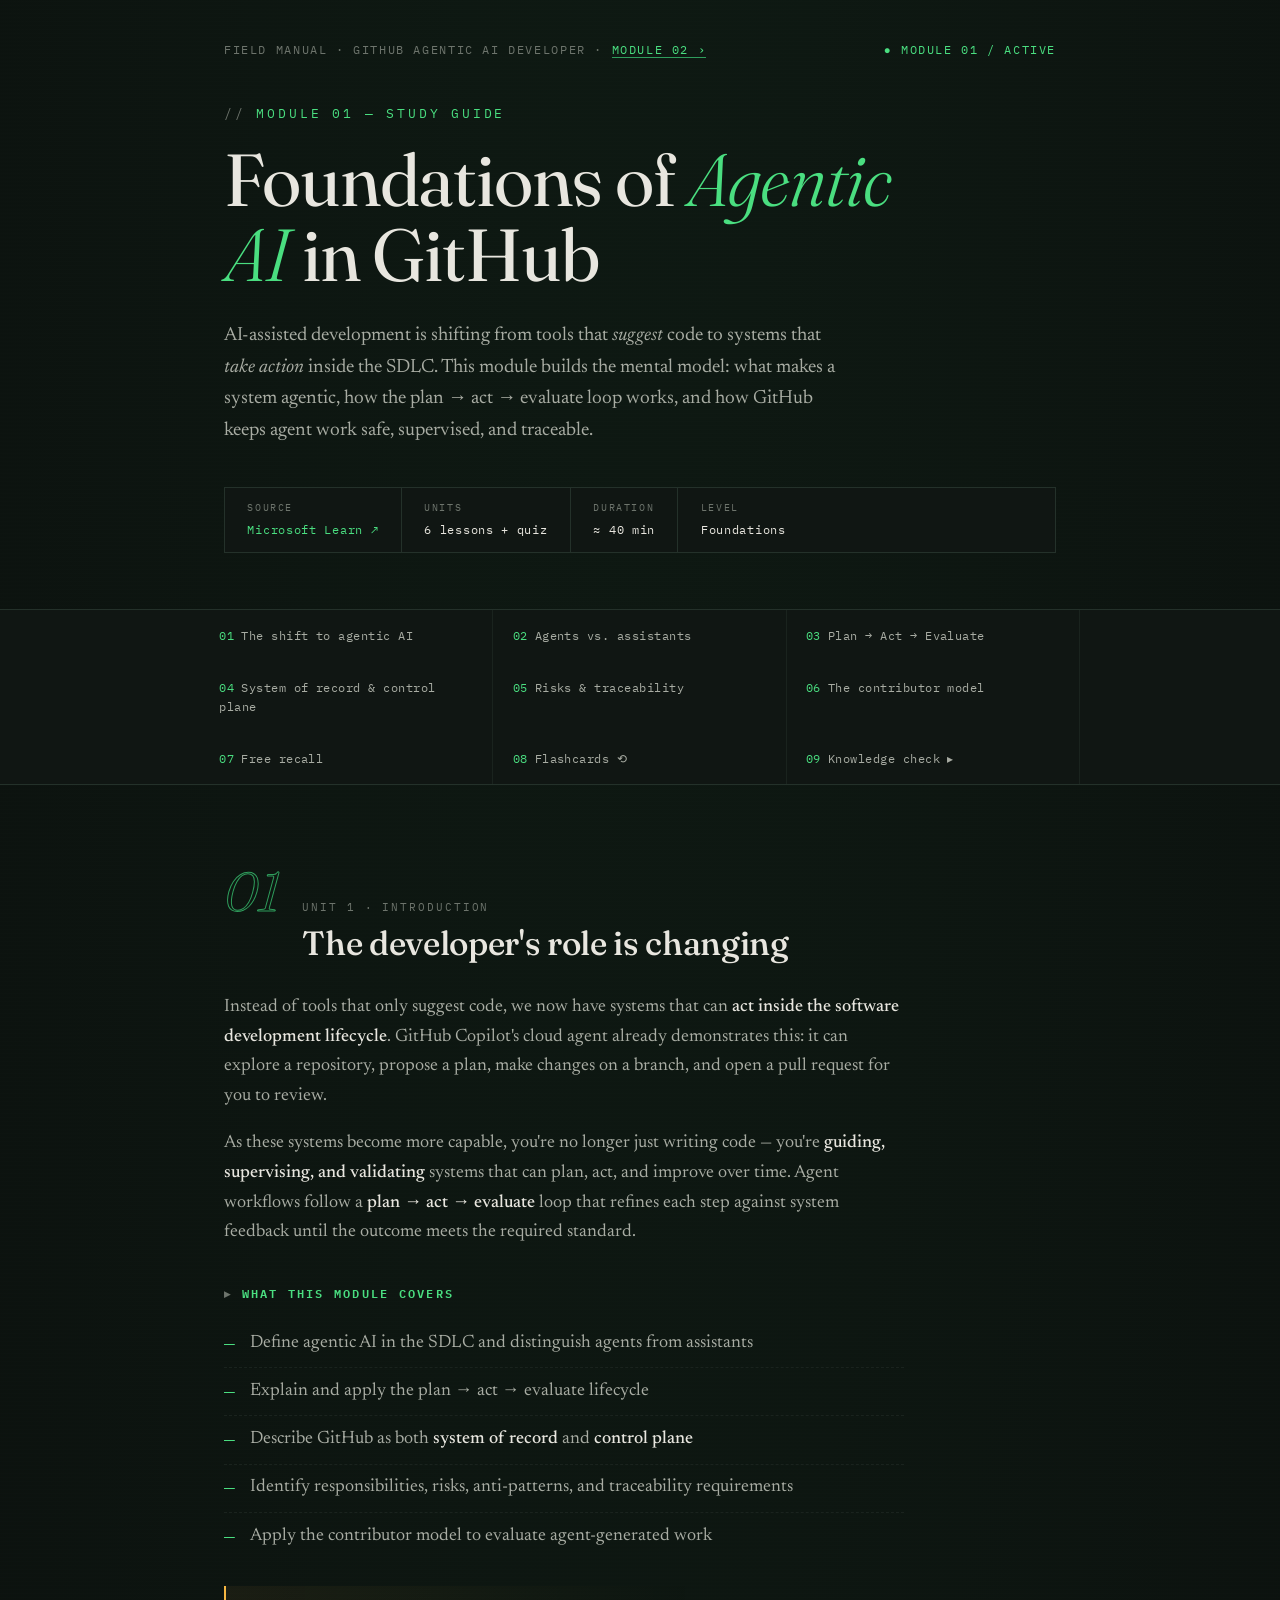
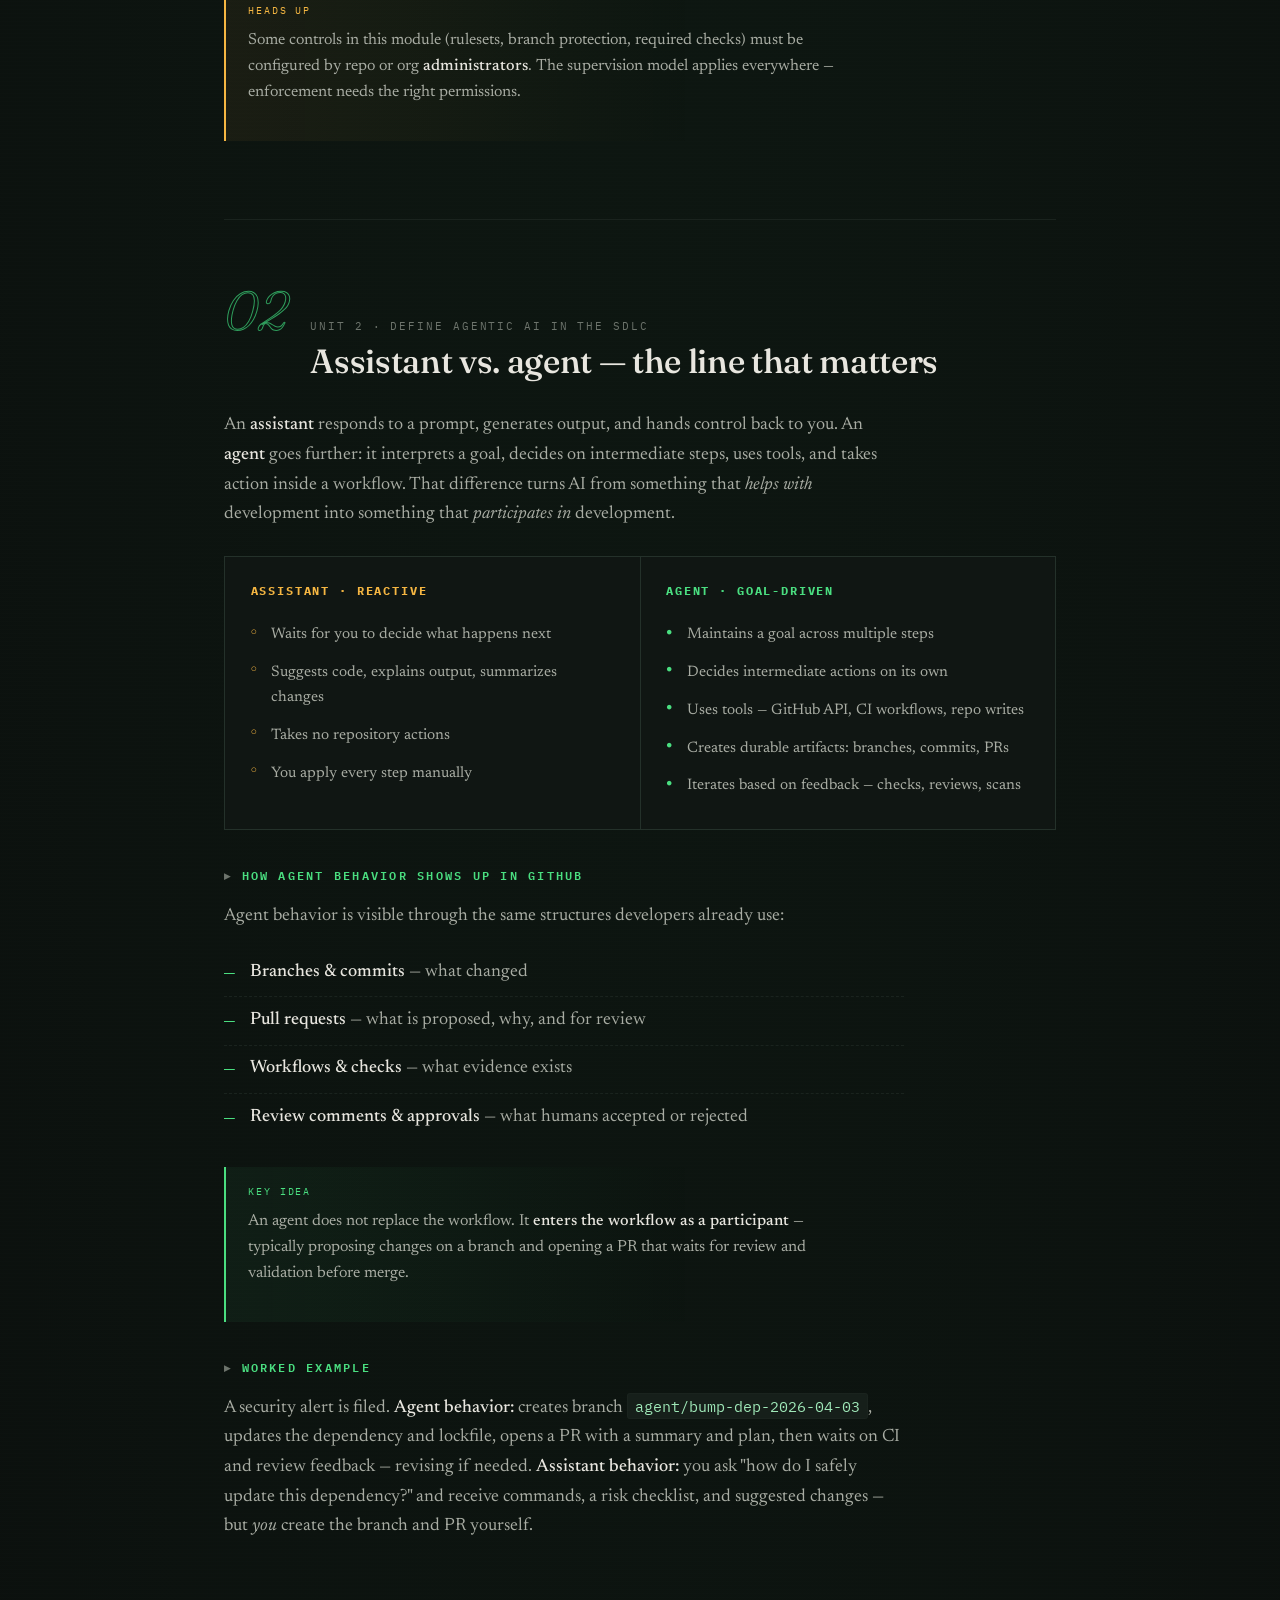
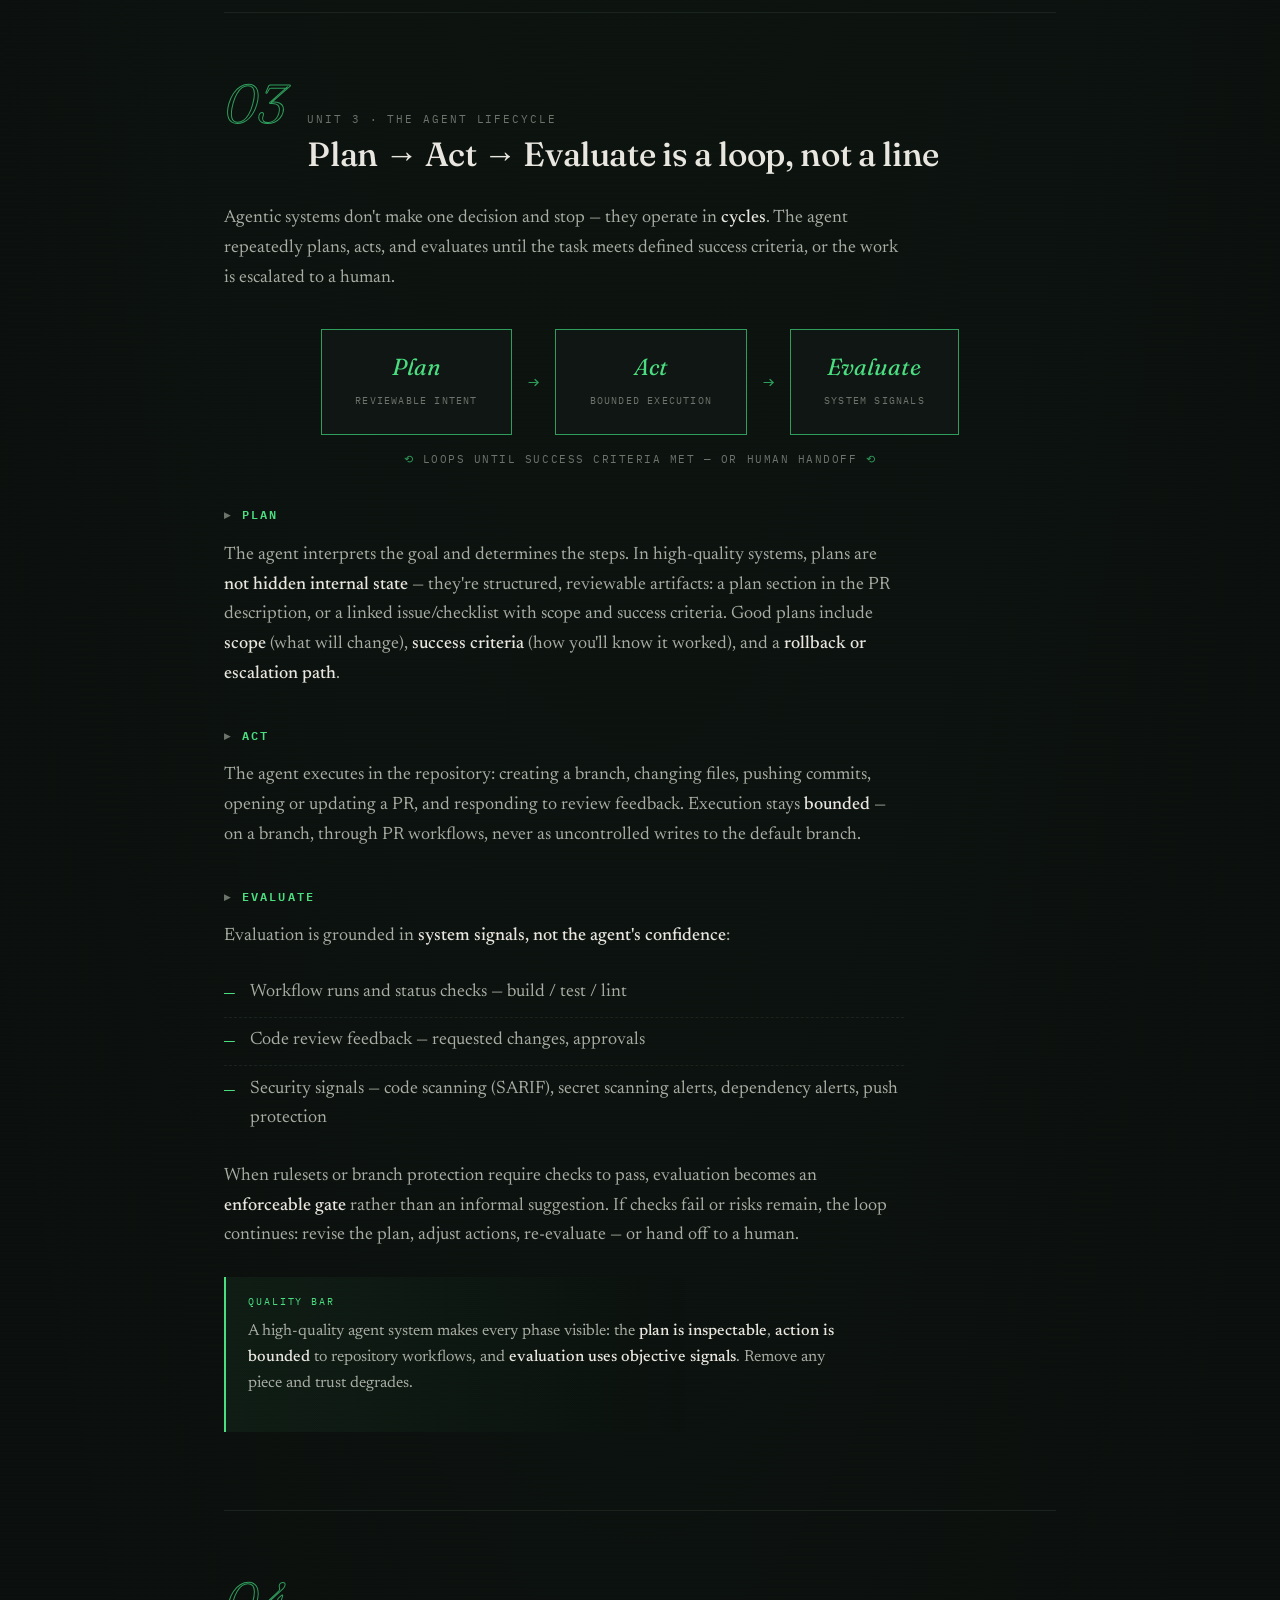
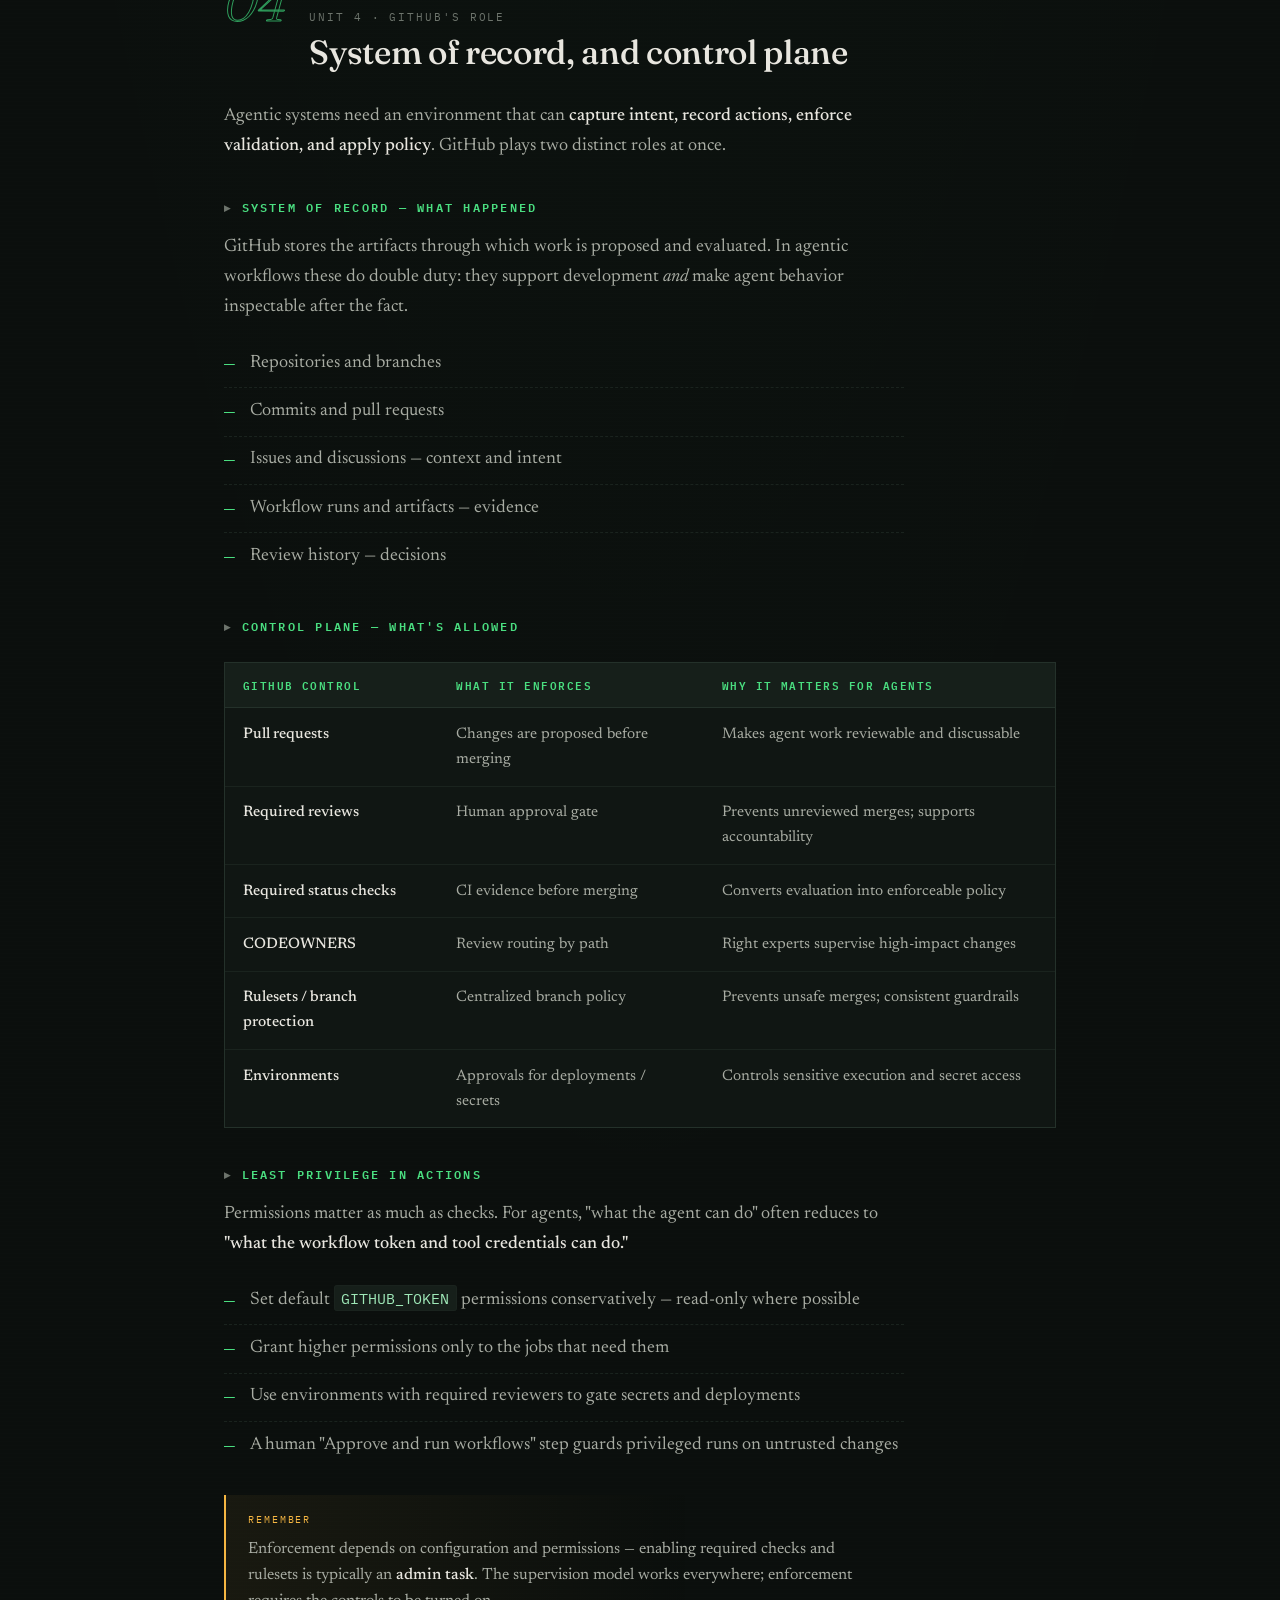
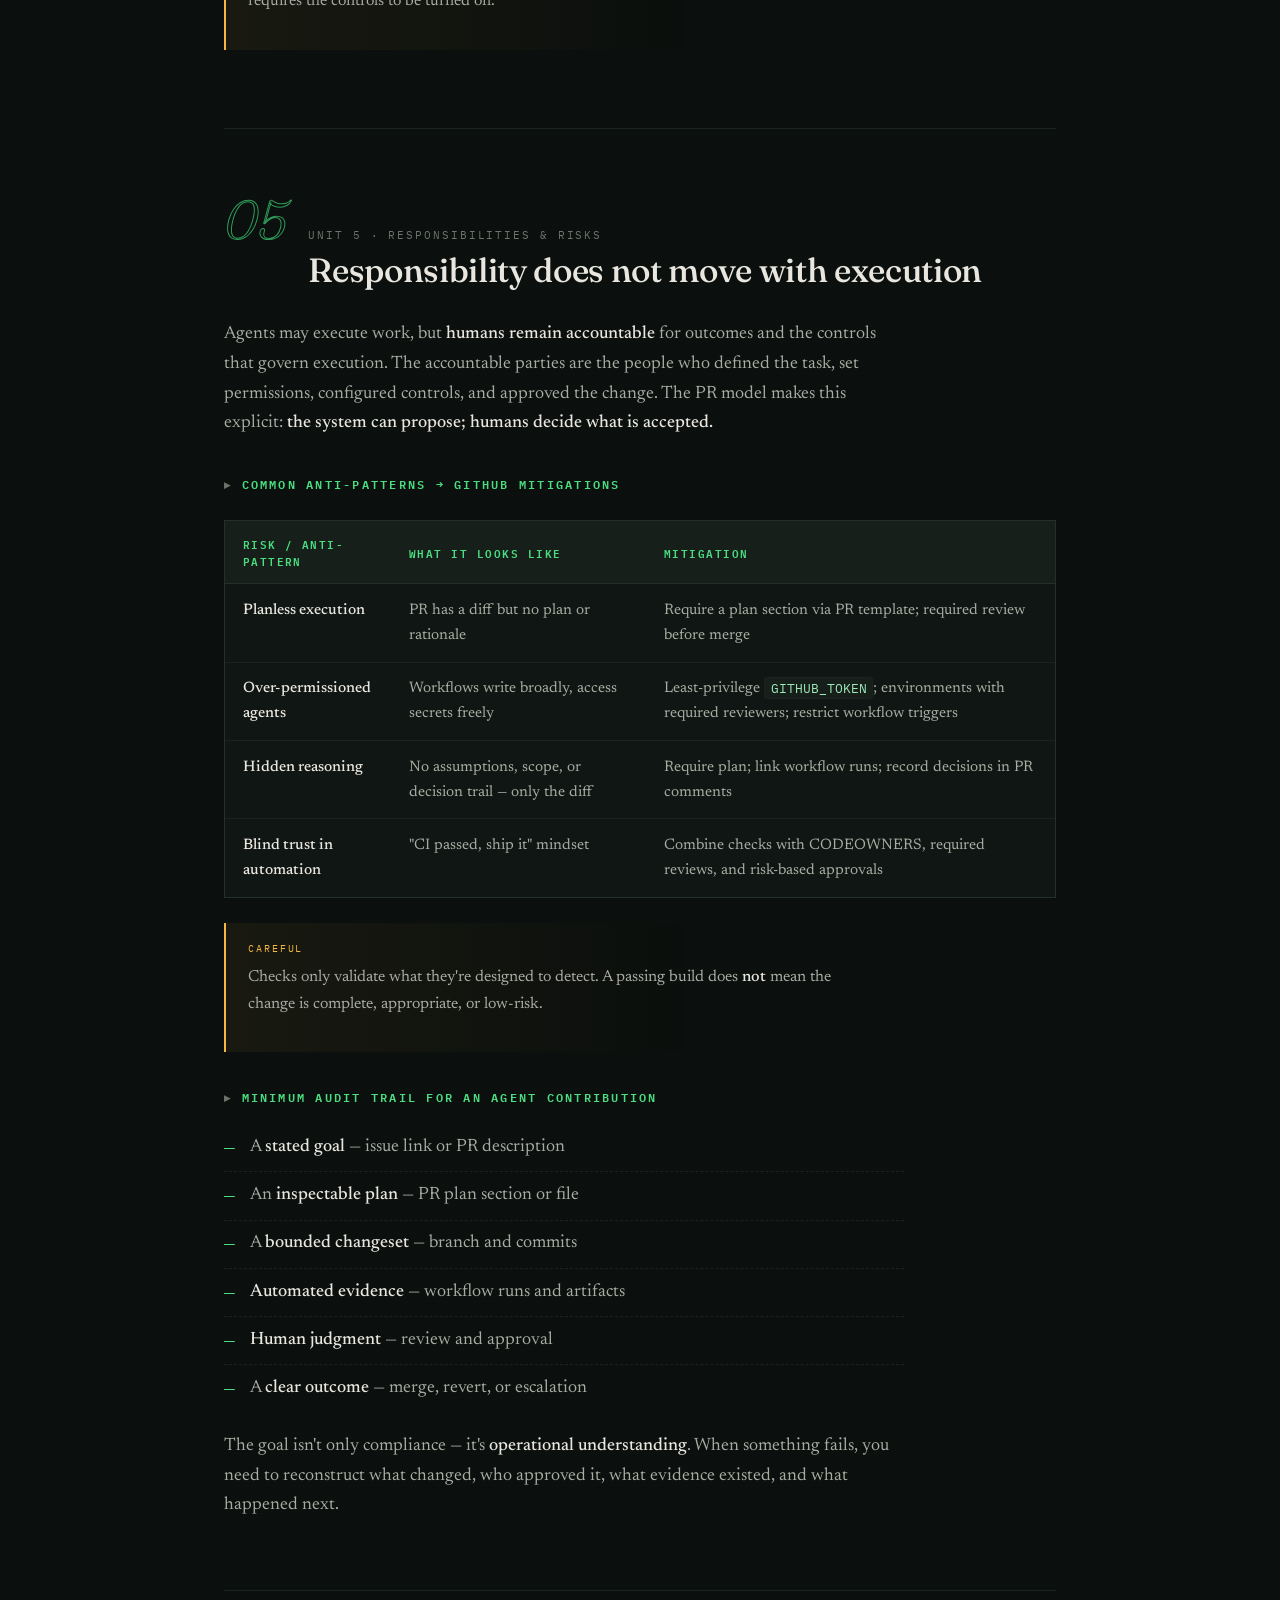
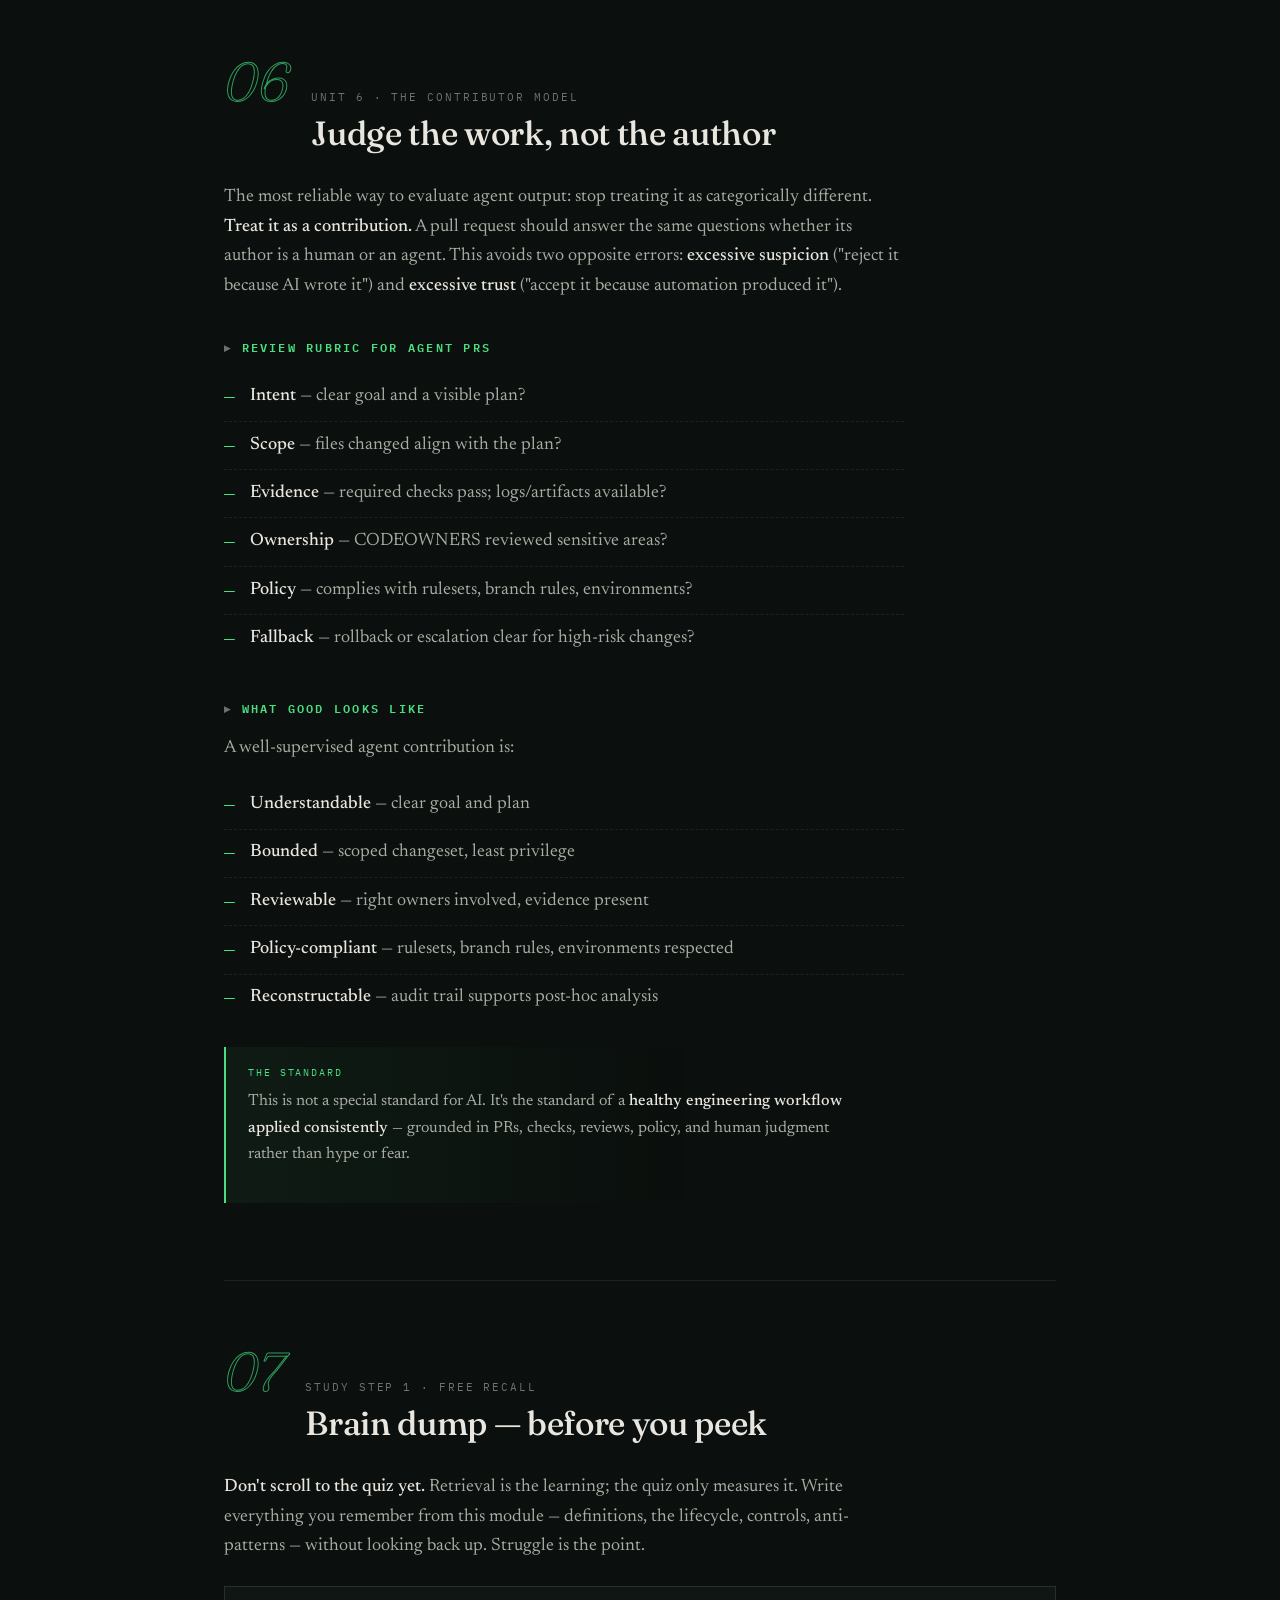
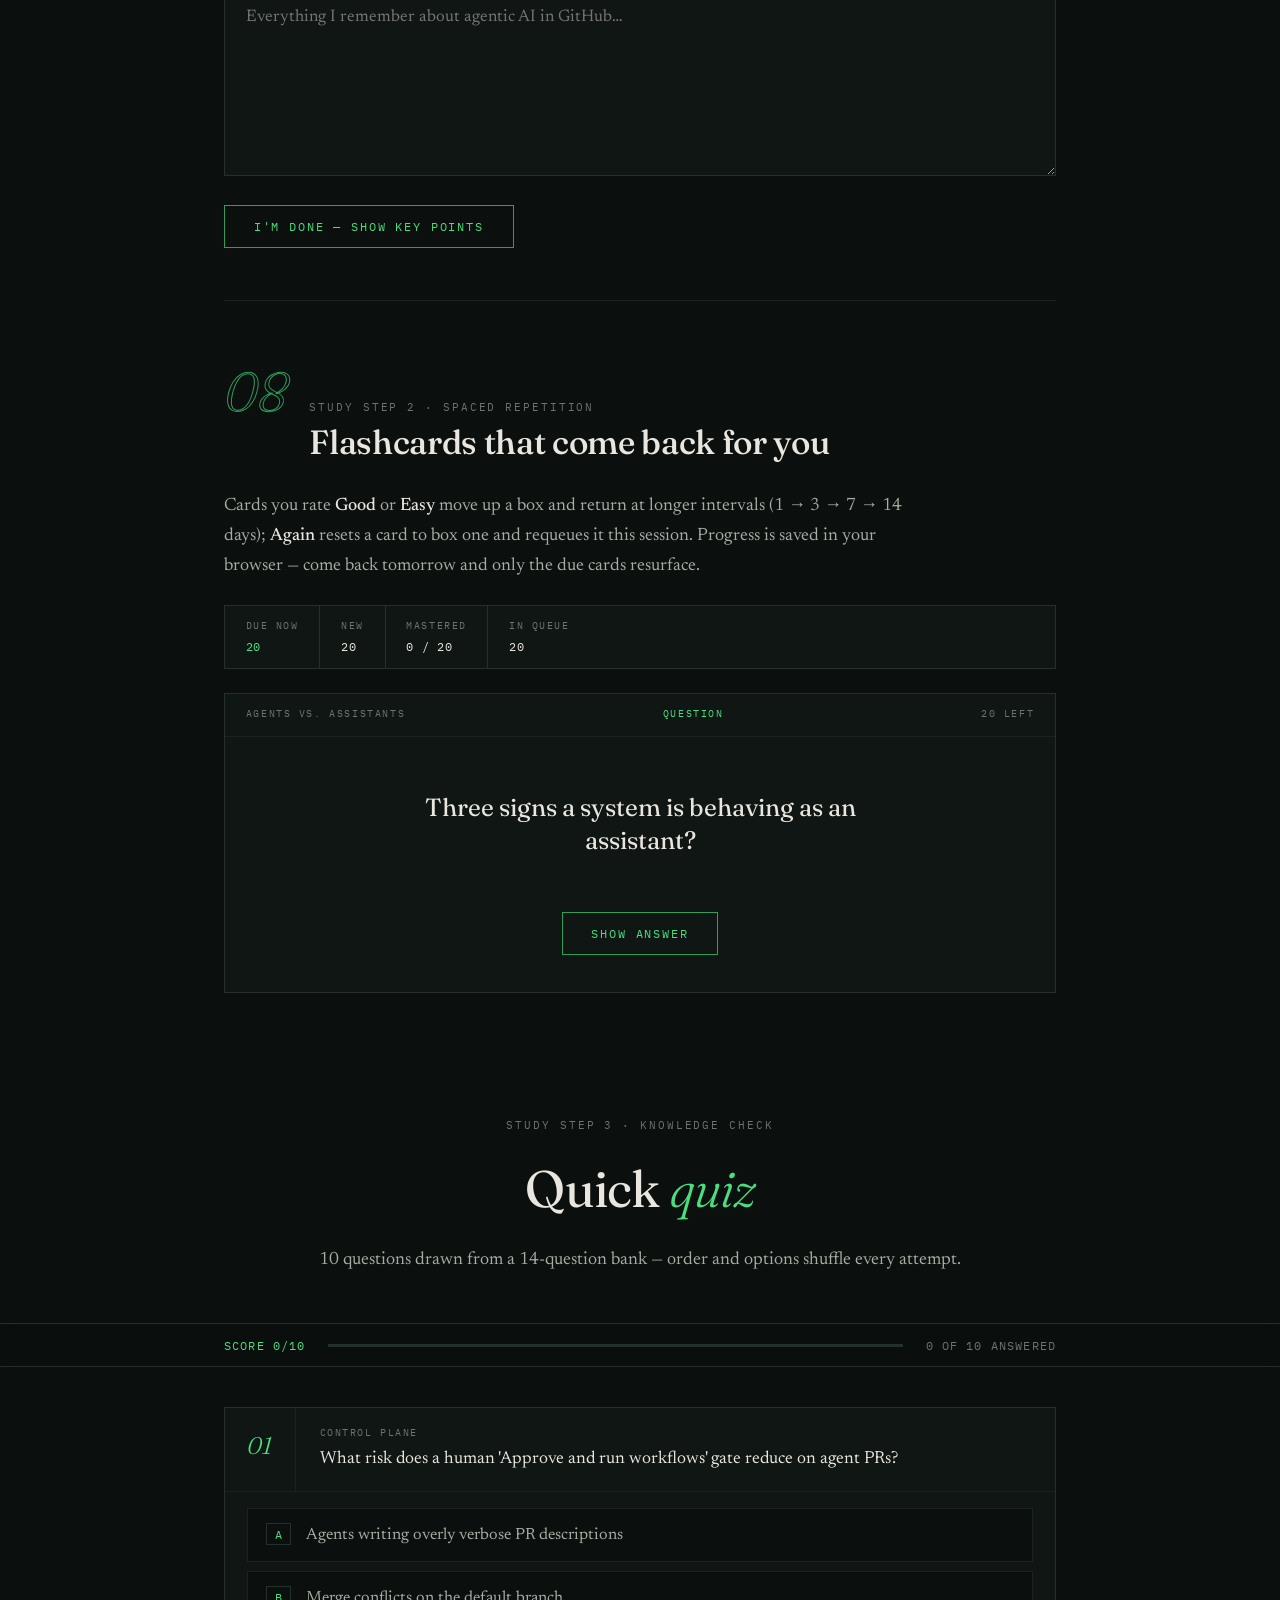
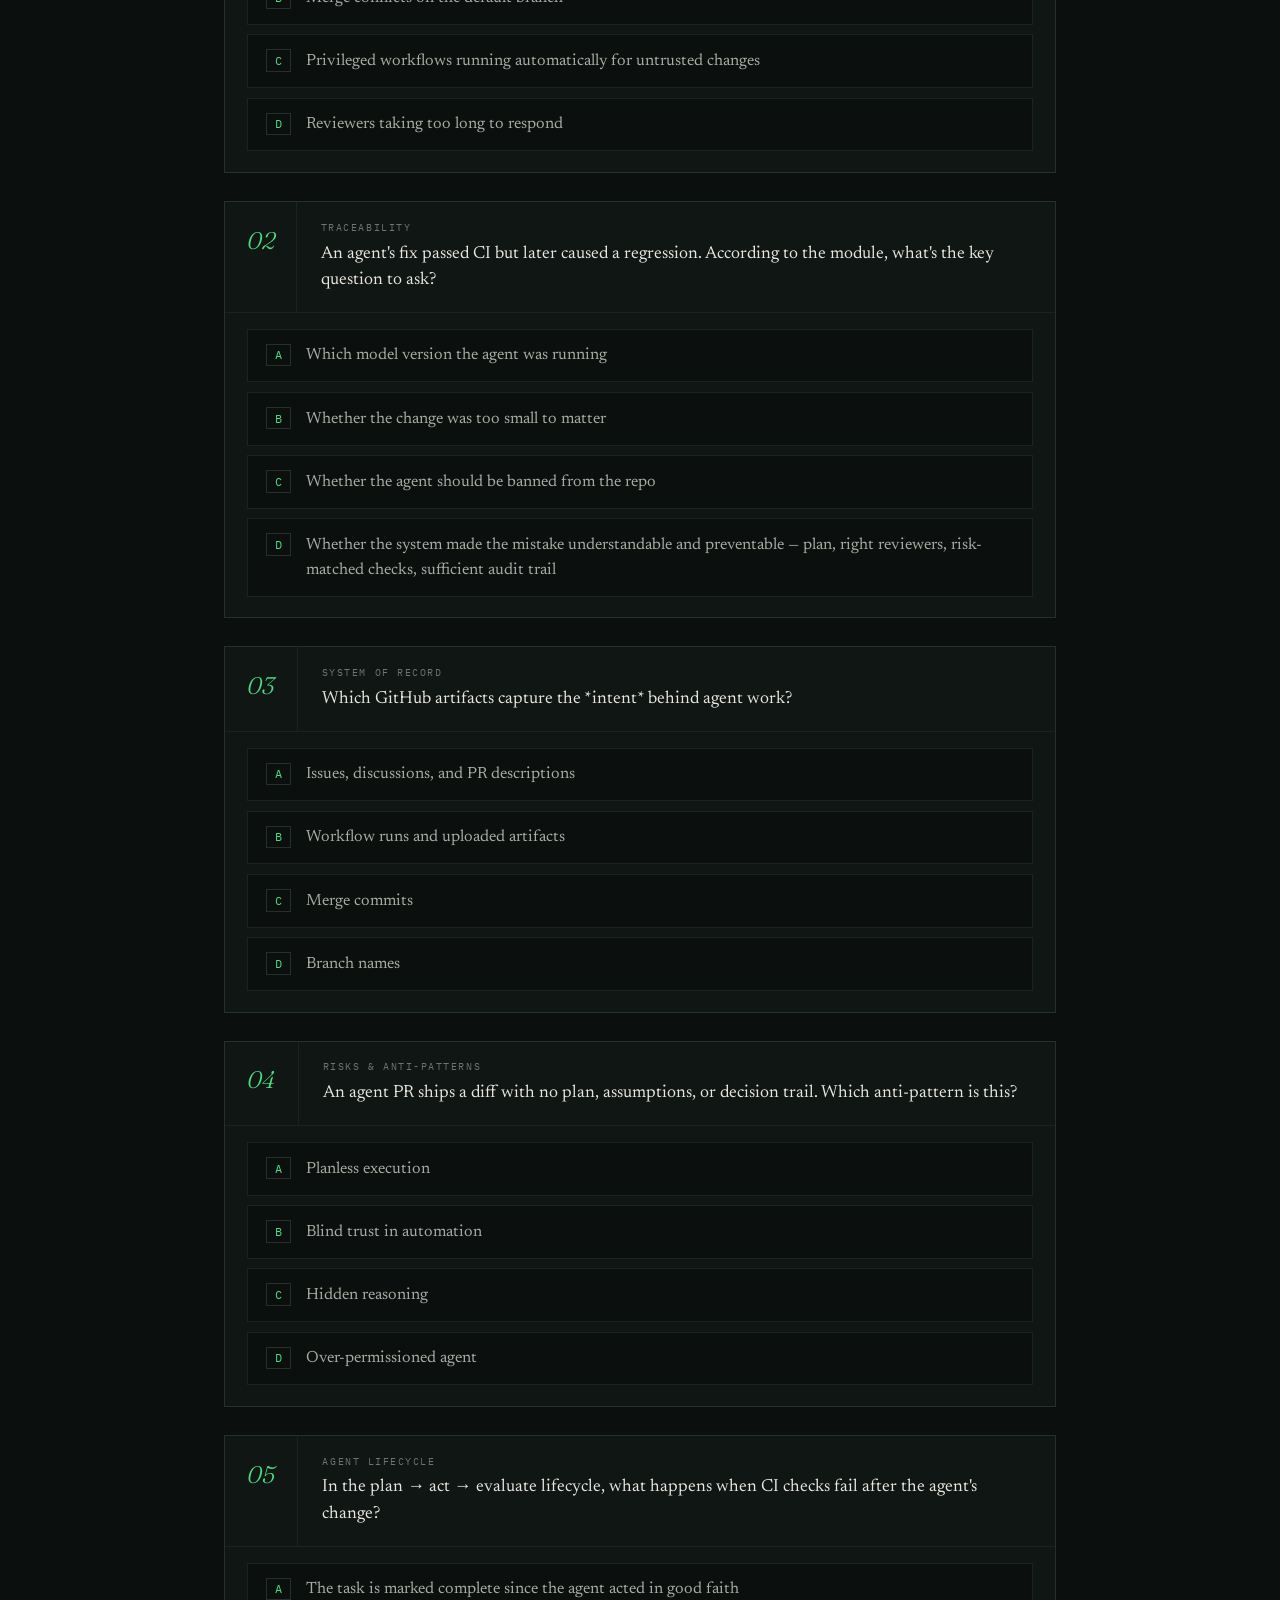
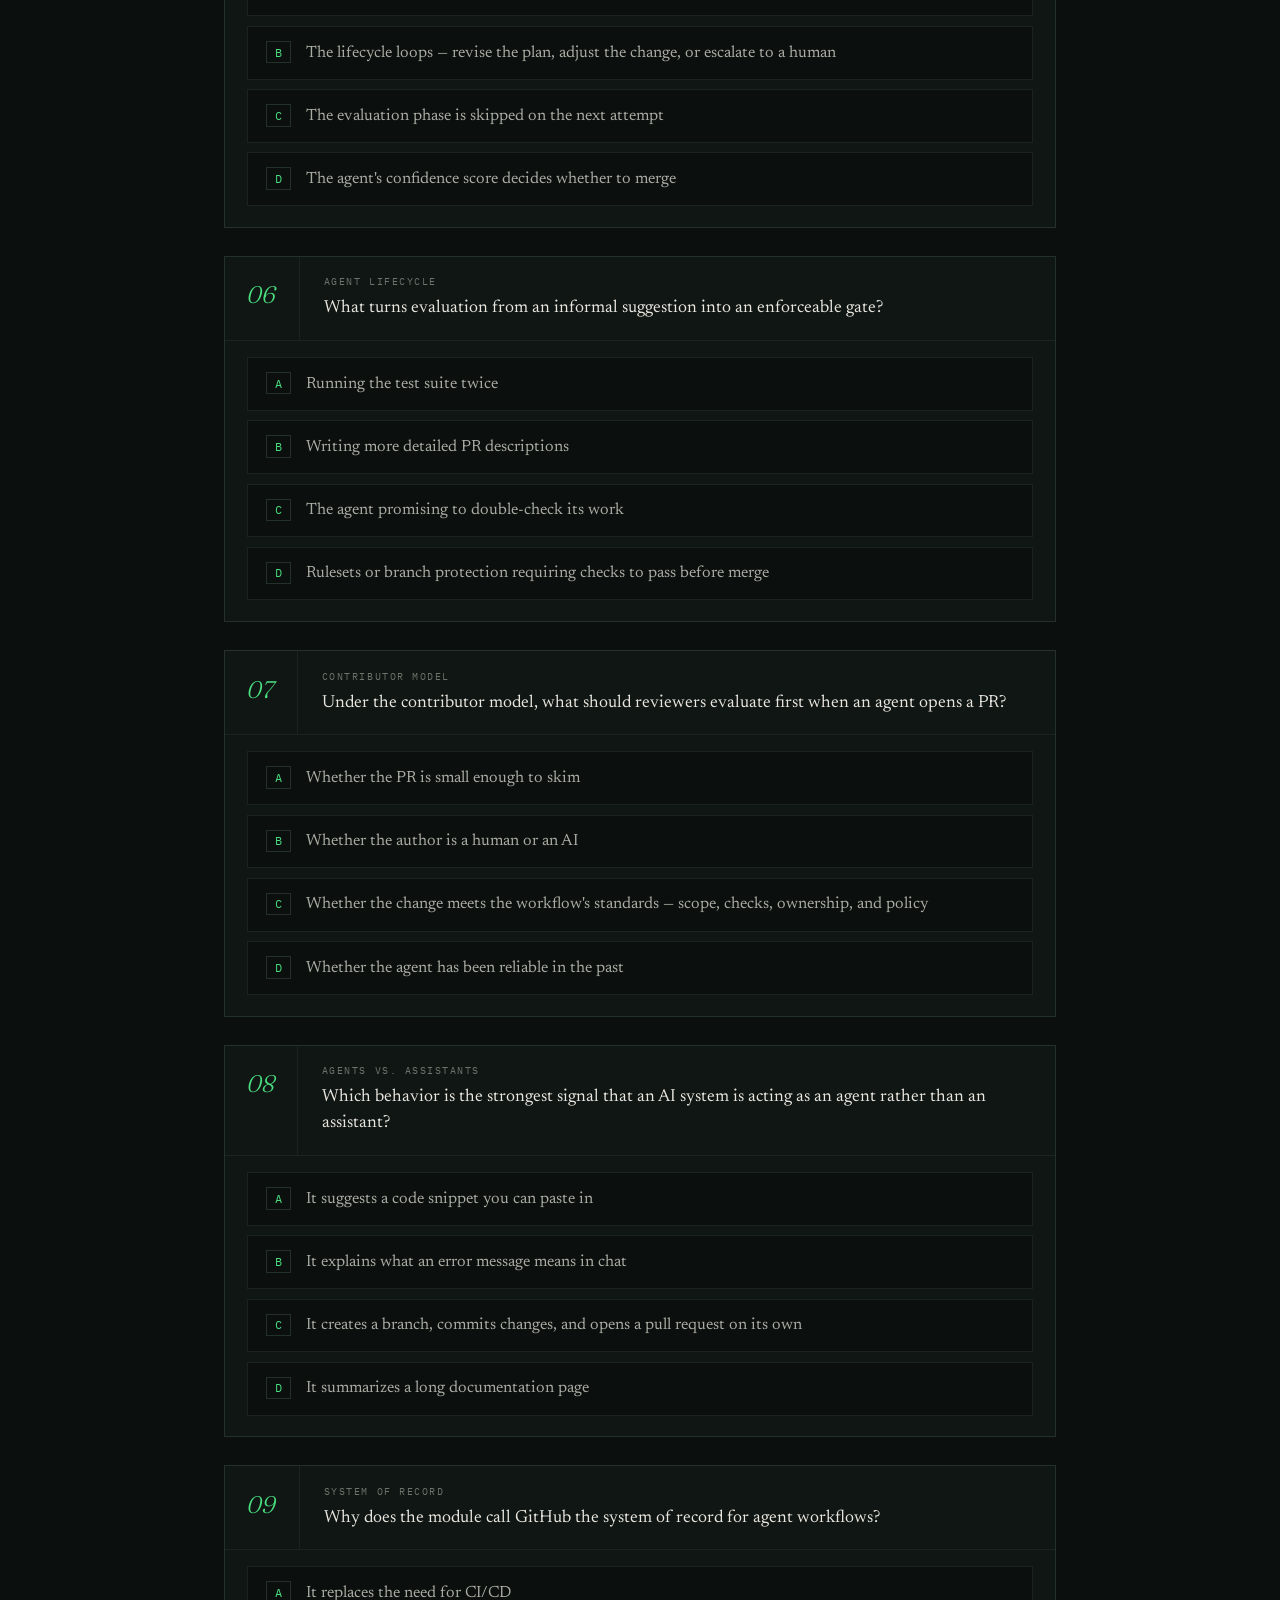
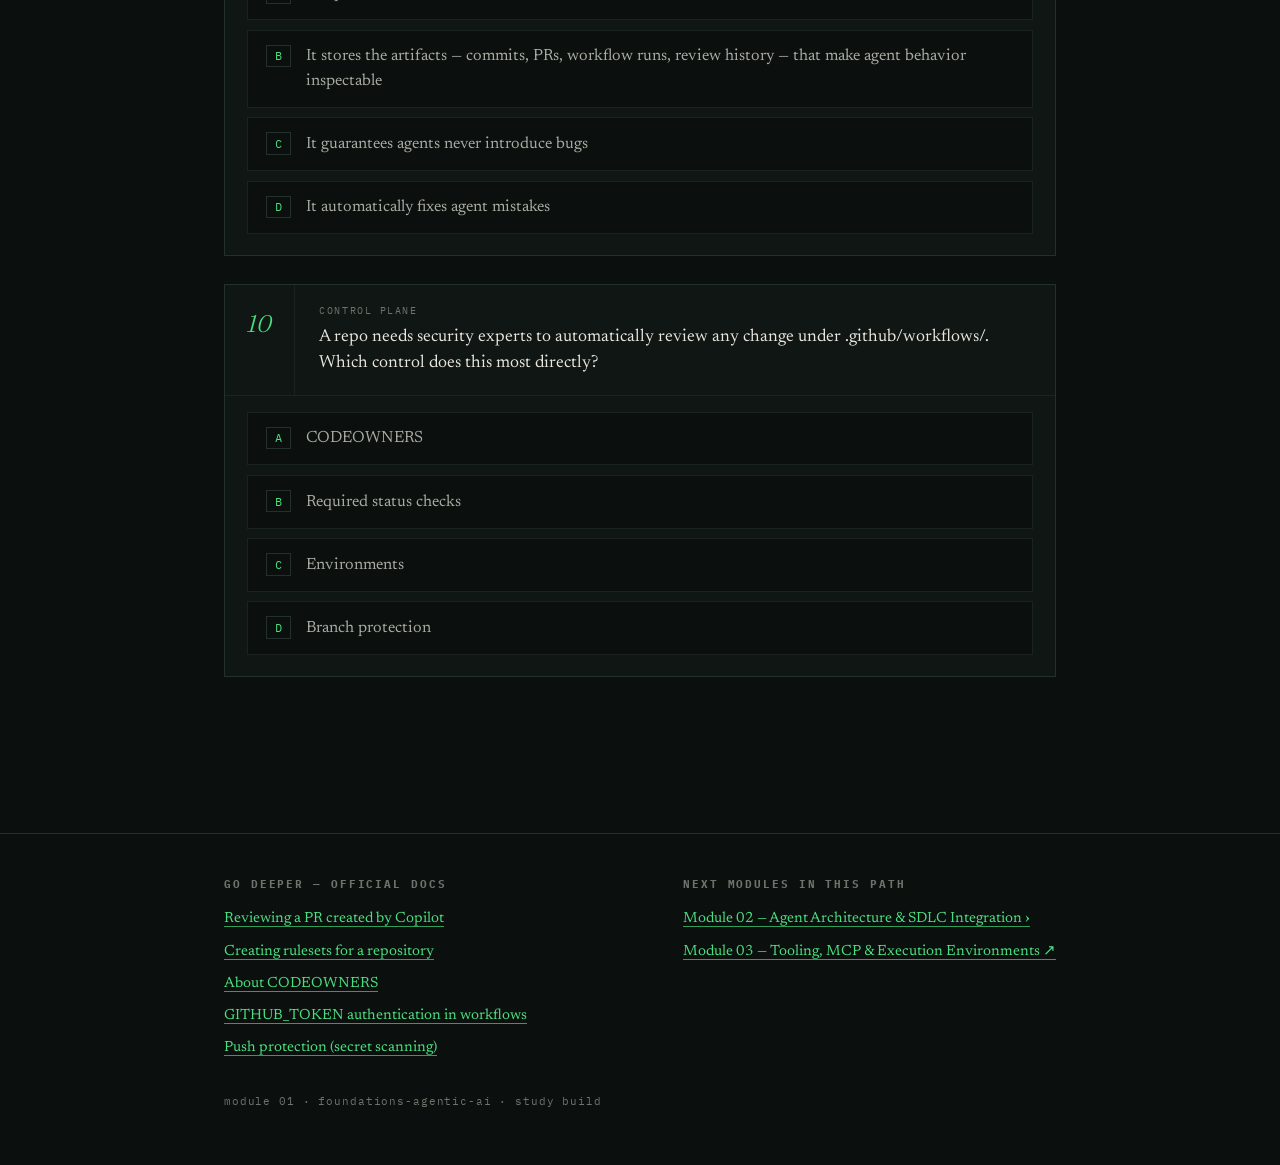
==== commit 0666b2ec: "feat: module 02 study guide — Designing Agent Architecture & SDLC Integration Same three-step study " ====
--- a/index.html
+++ b/index.html
@@ -397,7 +397,7 @@
 <header class="masthead">
   <div class="wrap">
     <div class="mast-top rise">
-      <span>Field Manual · GitHub Agentic AI Developer</span>
+      <span>Field Manual · GitHub Agentic AI Developer · <a href="module-02.html">Module 02 ›</a></span>
       <span class="blink">● module 01 / active</span>
     </div>
     <span class="module-no rise d1">Module 01 — Study Guide</span>
@@ -858,8 +858,8 @@
     <div>
       <h4>Next modules in this path</h4>
       <ul>
-        <li><a href="https://learn.microsoft.com/en-us/training/modules/design-agent-architecture-integration/" target="_blank" rel="noopener">Agent Architecture &amp; SDLC Integration</a></li>
-        <li><a href="https://learn.microsoft.com/en-us/training/modules/agent-tooling-mcp-execution-environments/" target="_blank" rel="noopener">Tooling, MCP &amp; Execution Environments</a></li>
+        <li><a href="module-02.html">Module 02 — Agent Architecture &amp; SDLC Integration ›</a></li>
+        <li><a href="https://learn.microsoft.com/en-us/training/modules/agent-tooling-mcp-execution-environments/" target="_blank" rel="noopener">Module 03 — Tooling, MCP &amp; Execution Environments ↗</a></li>
       </ul>
     </div>
     <div class="sig">module 01 · foundations-agentic-ai · study build</div>
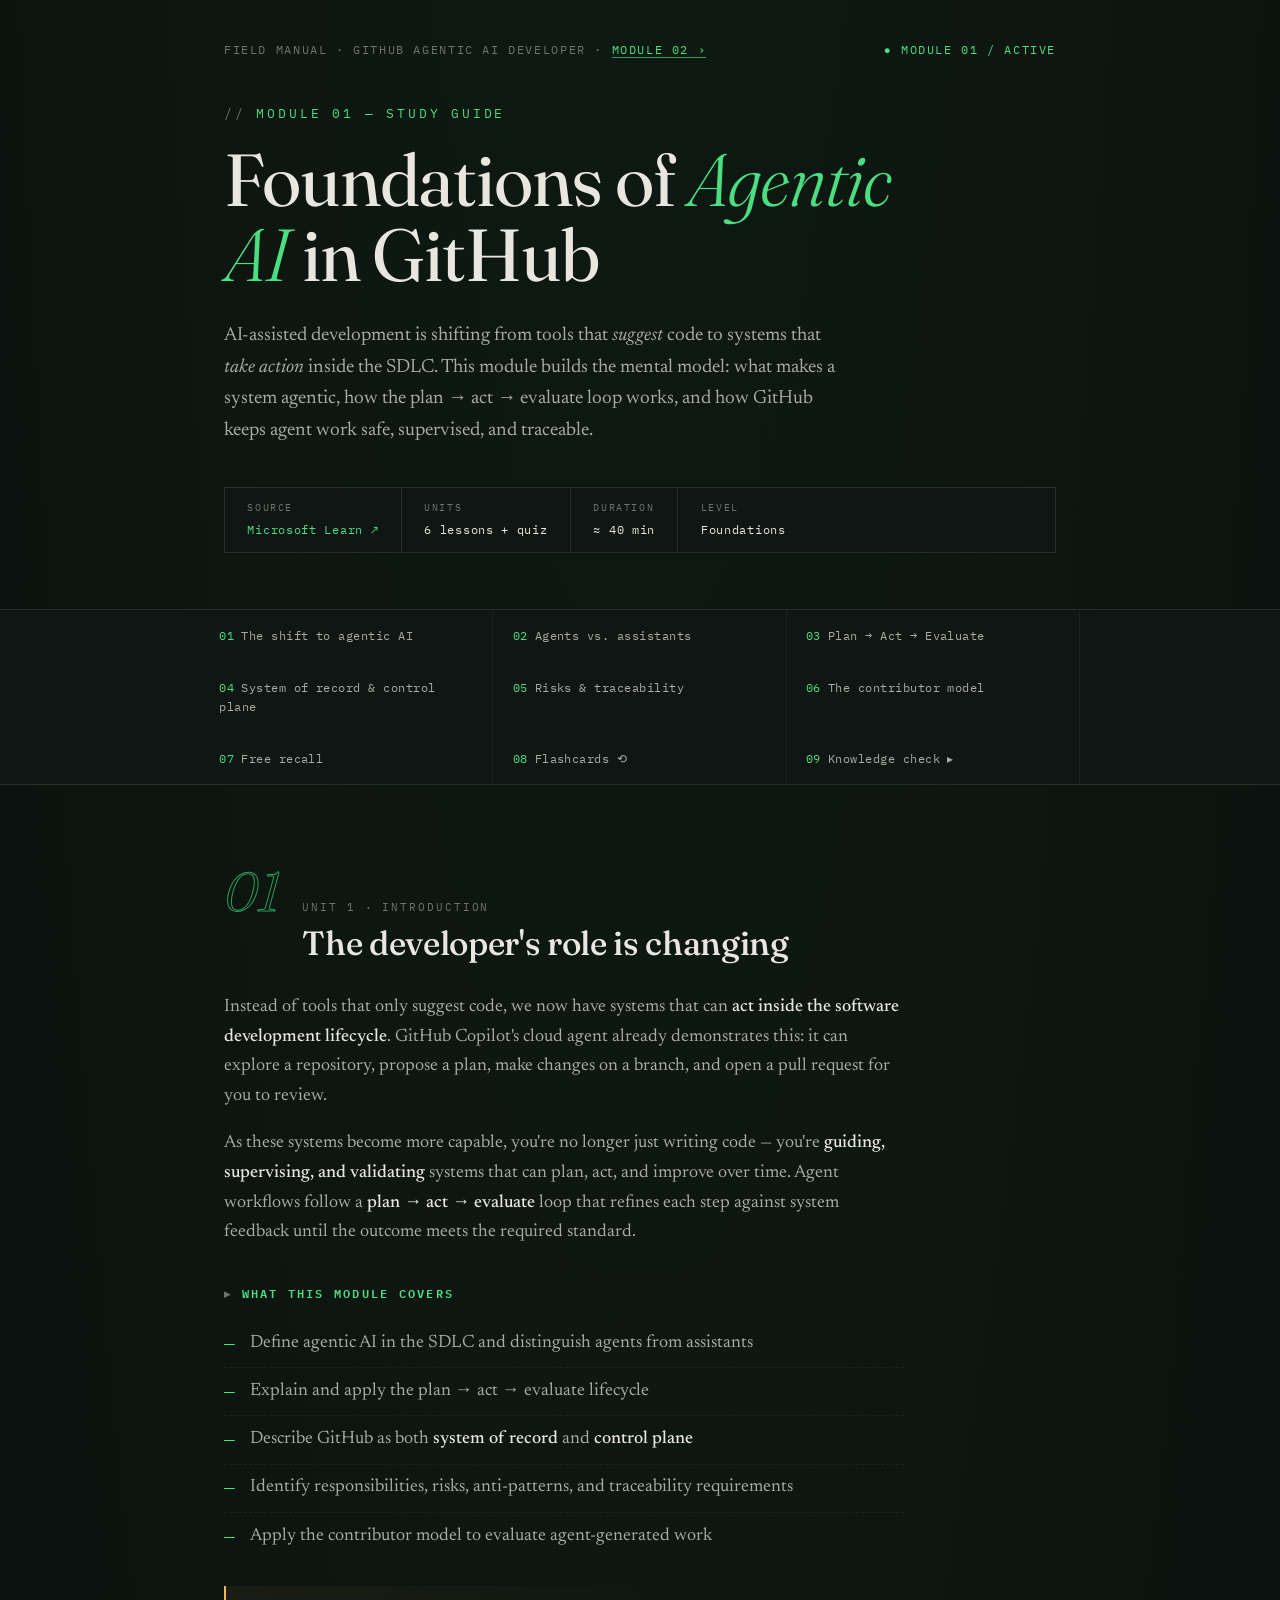
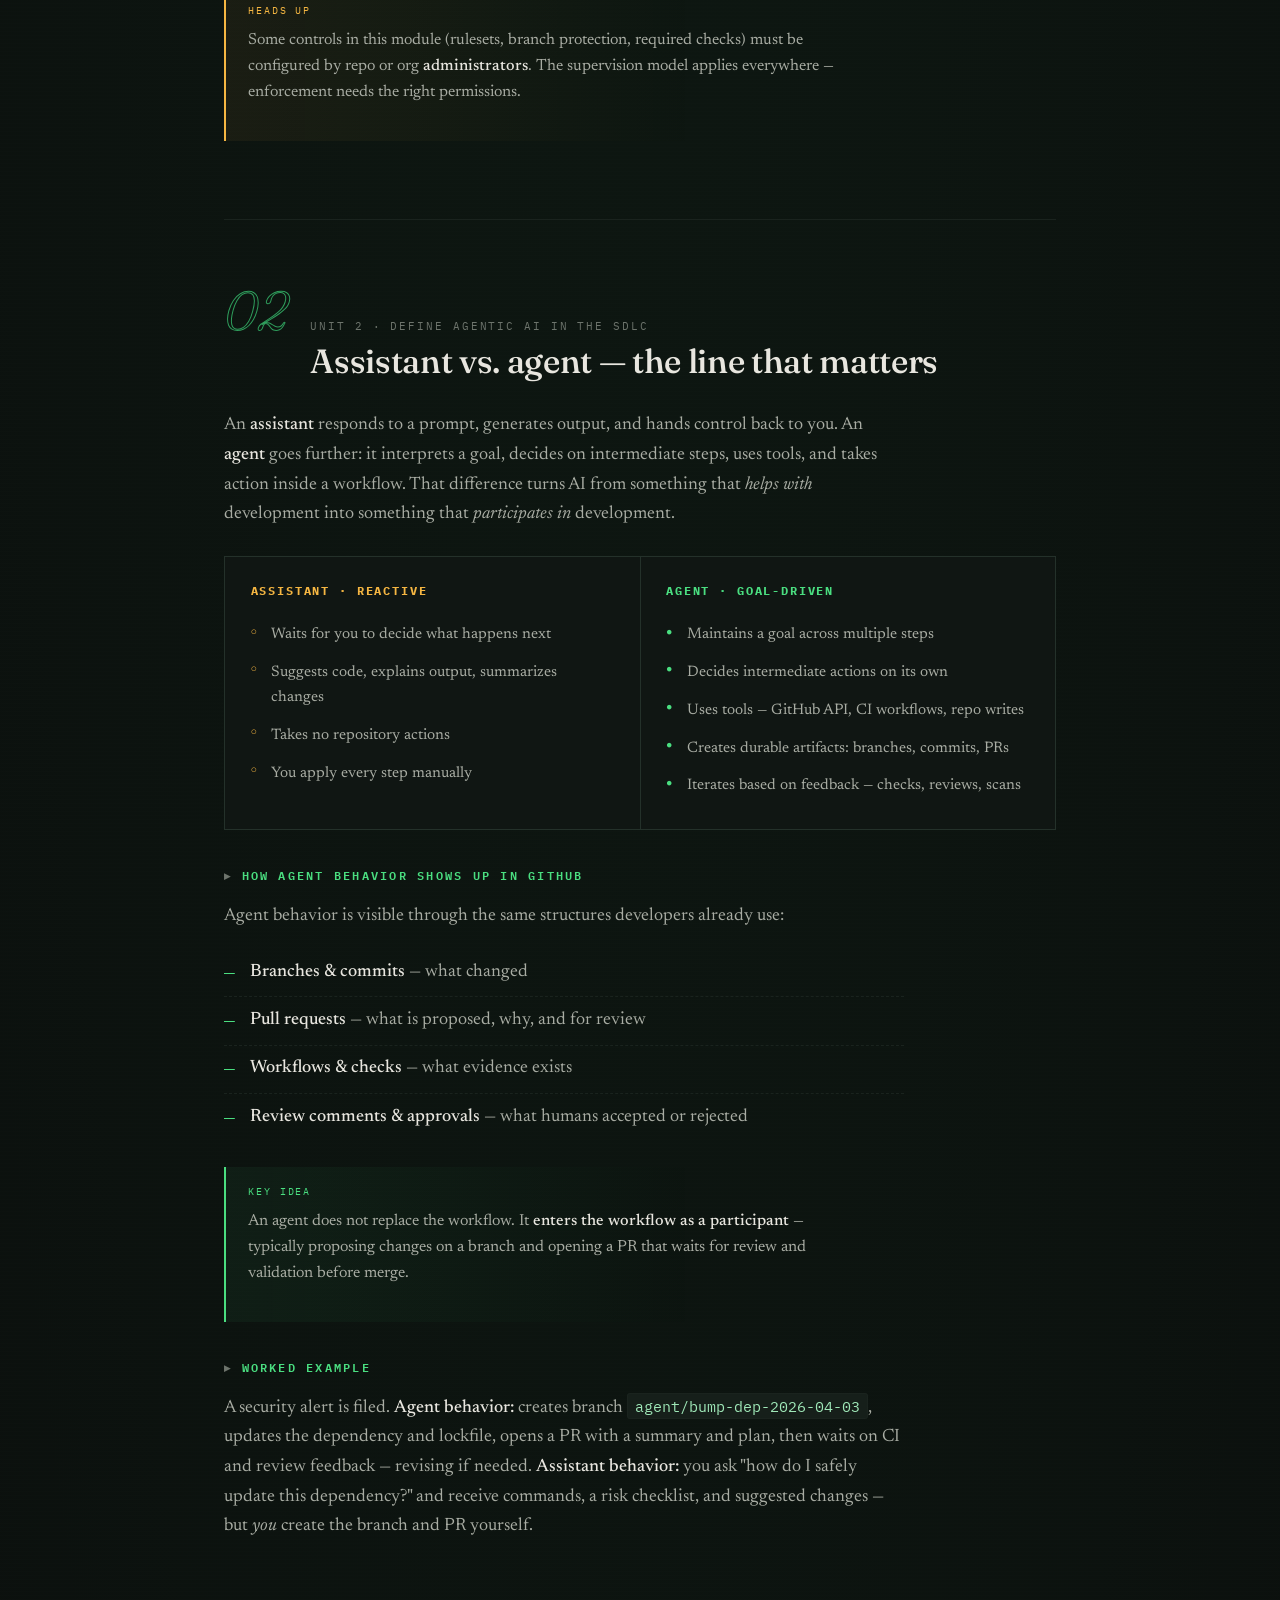
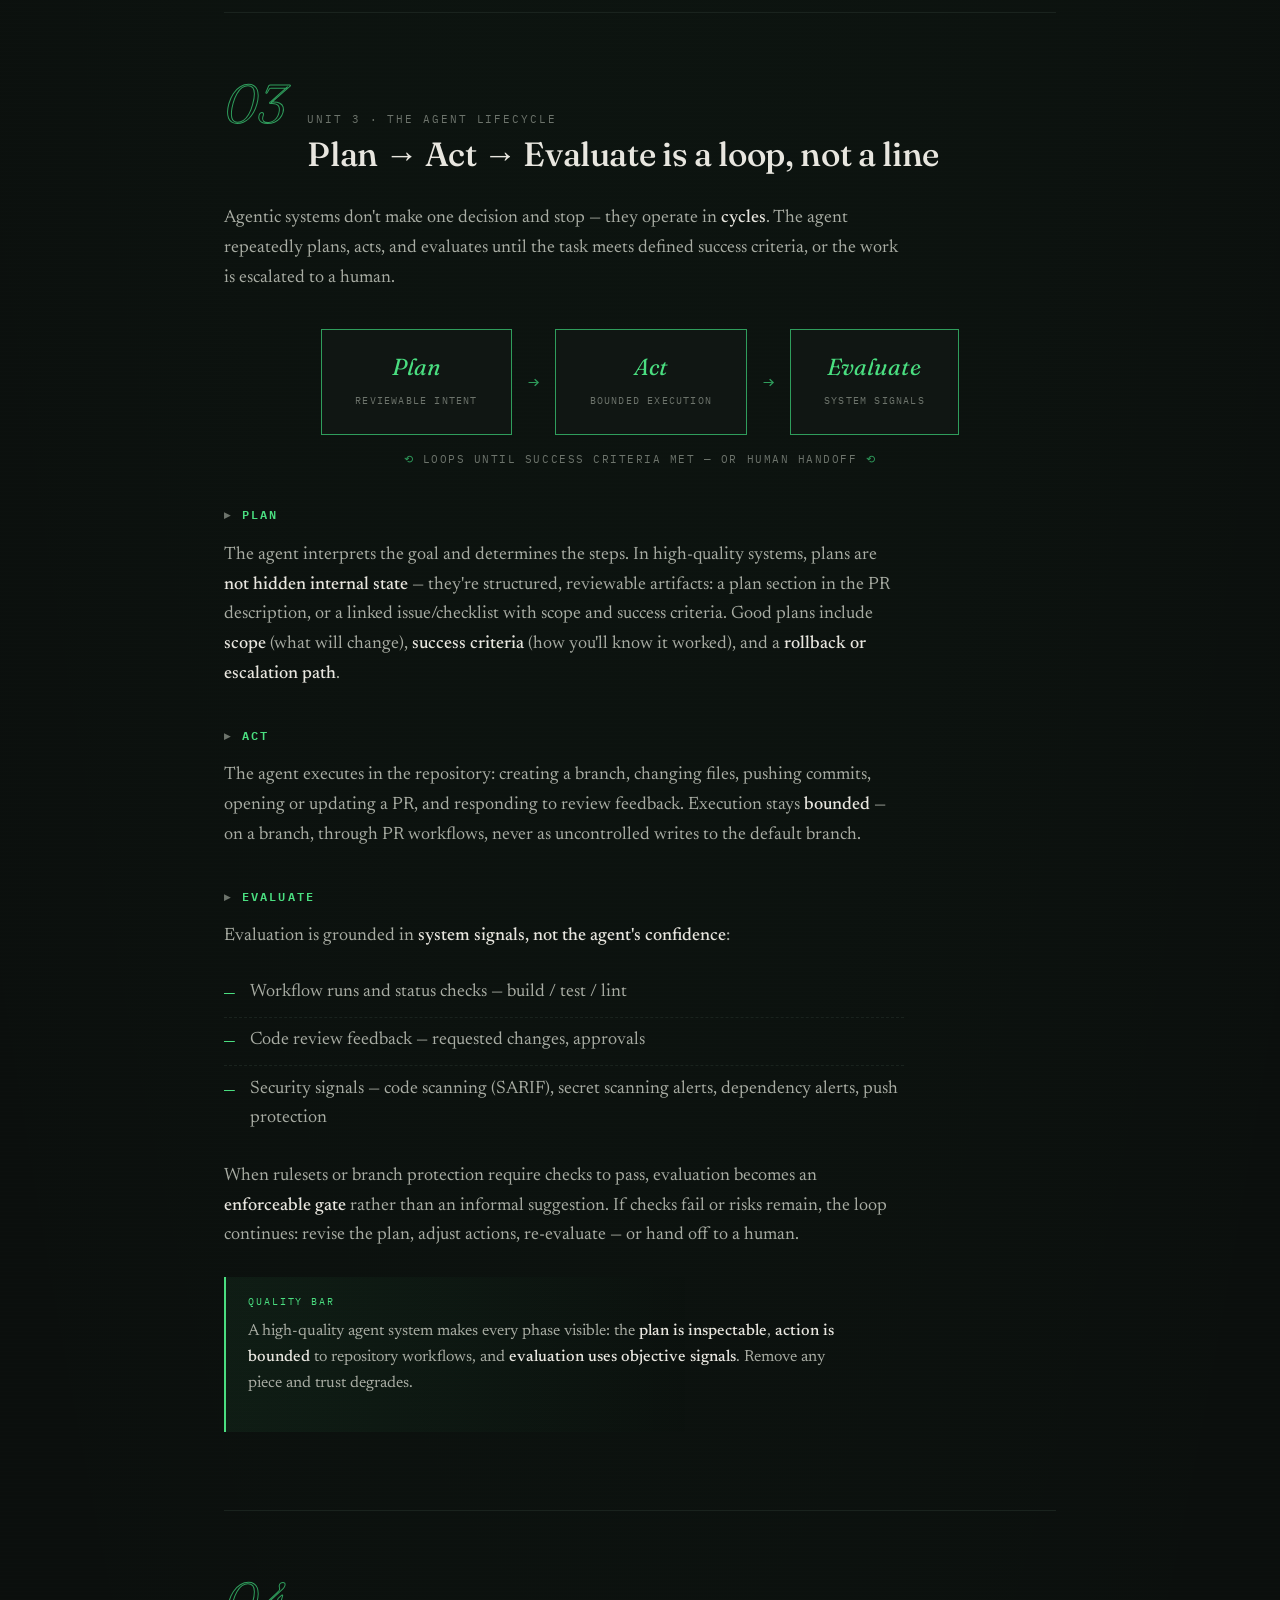
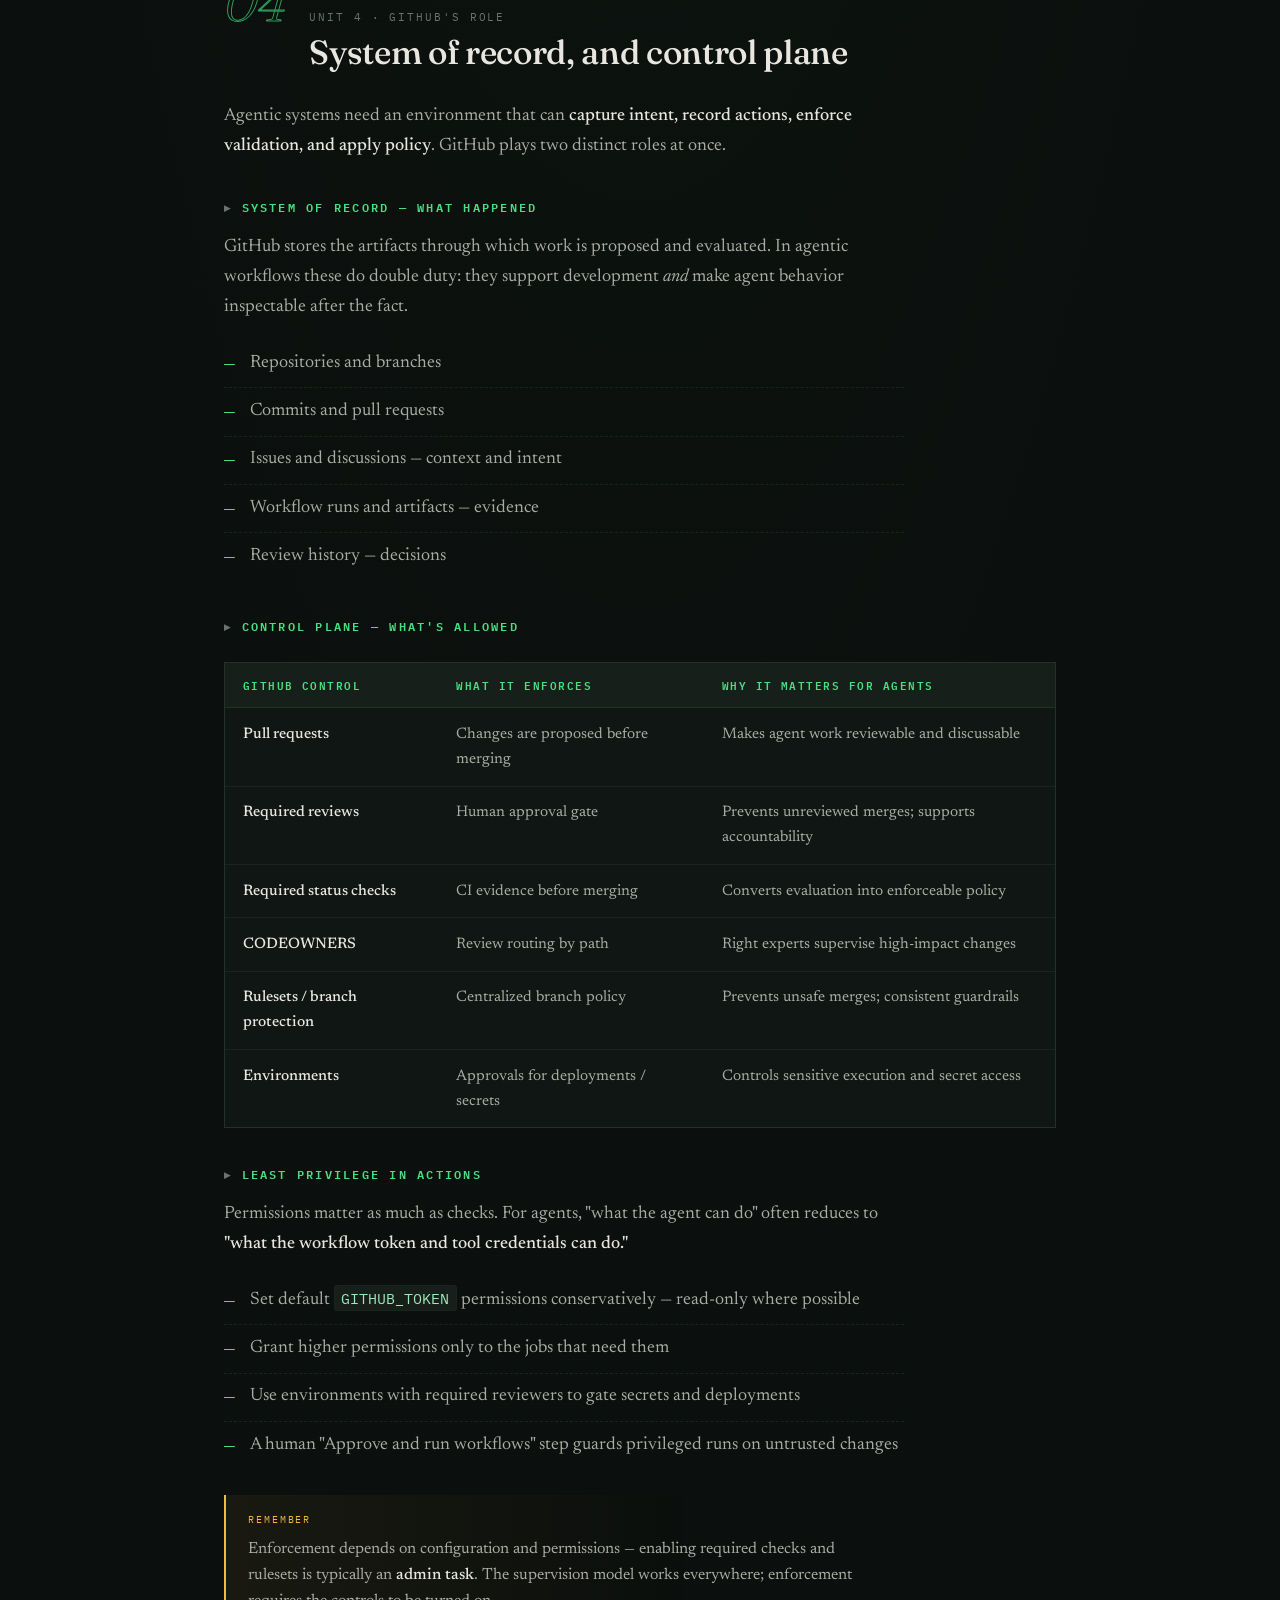
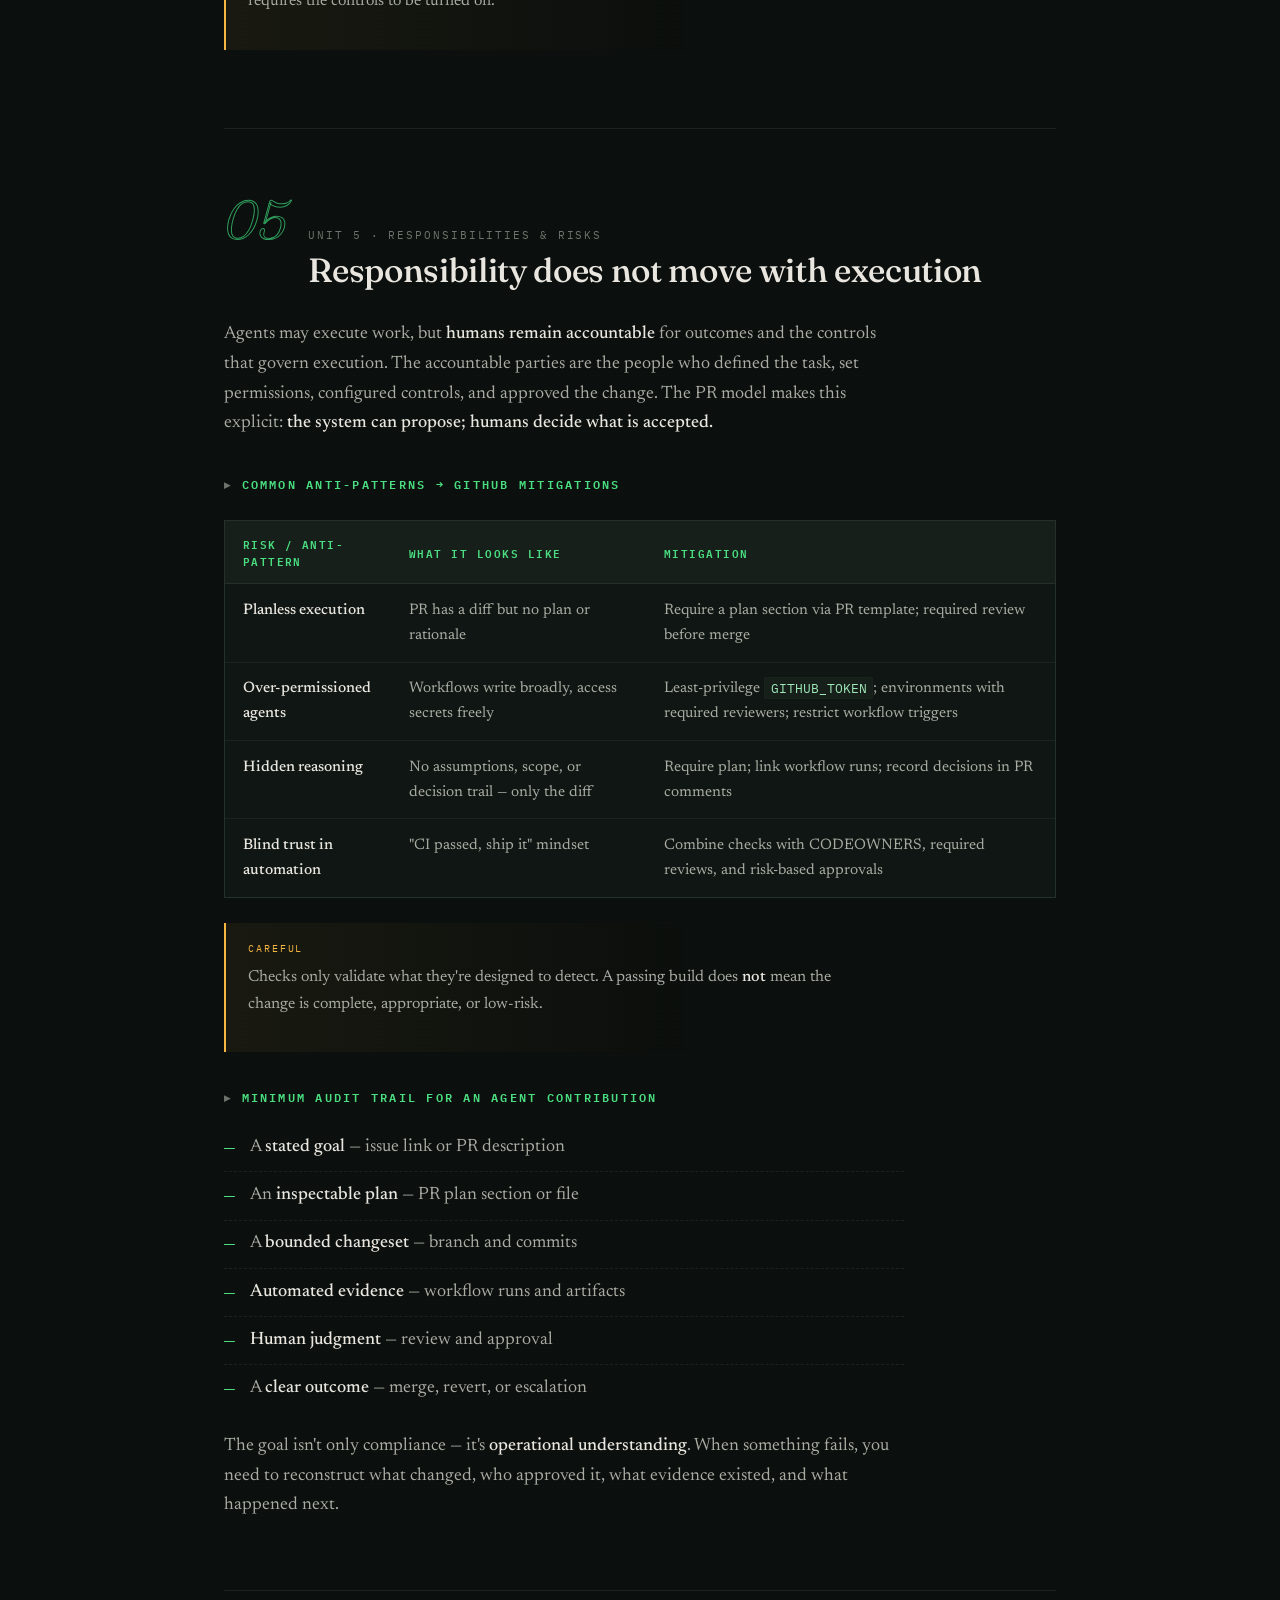
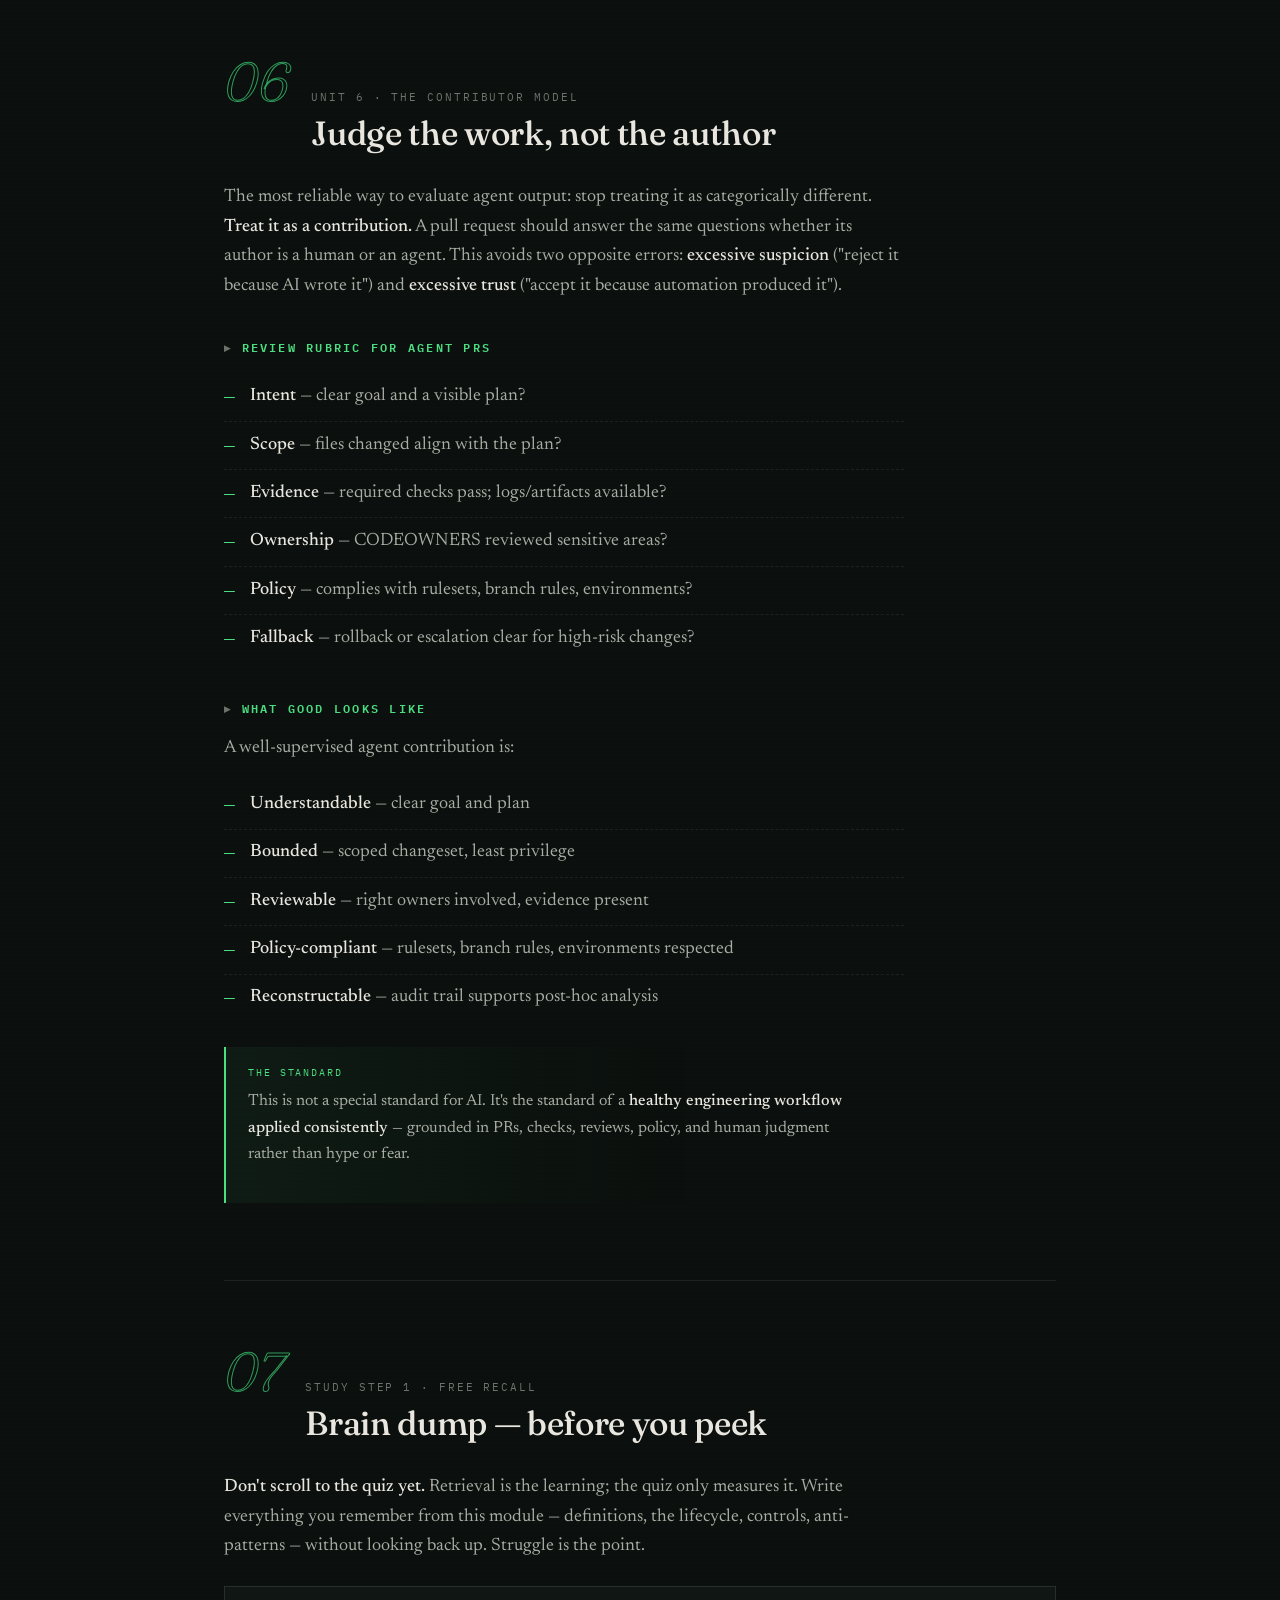
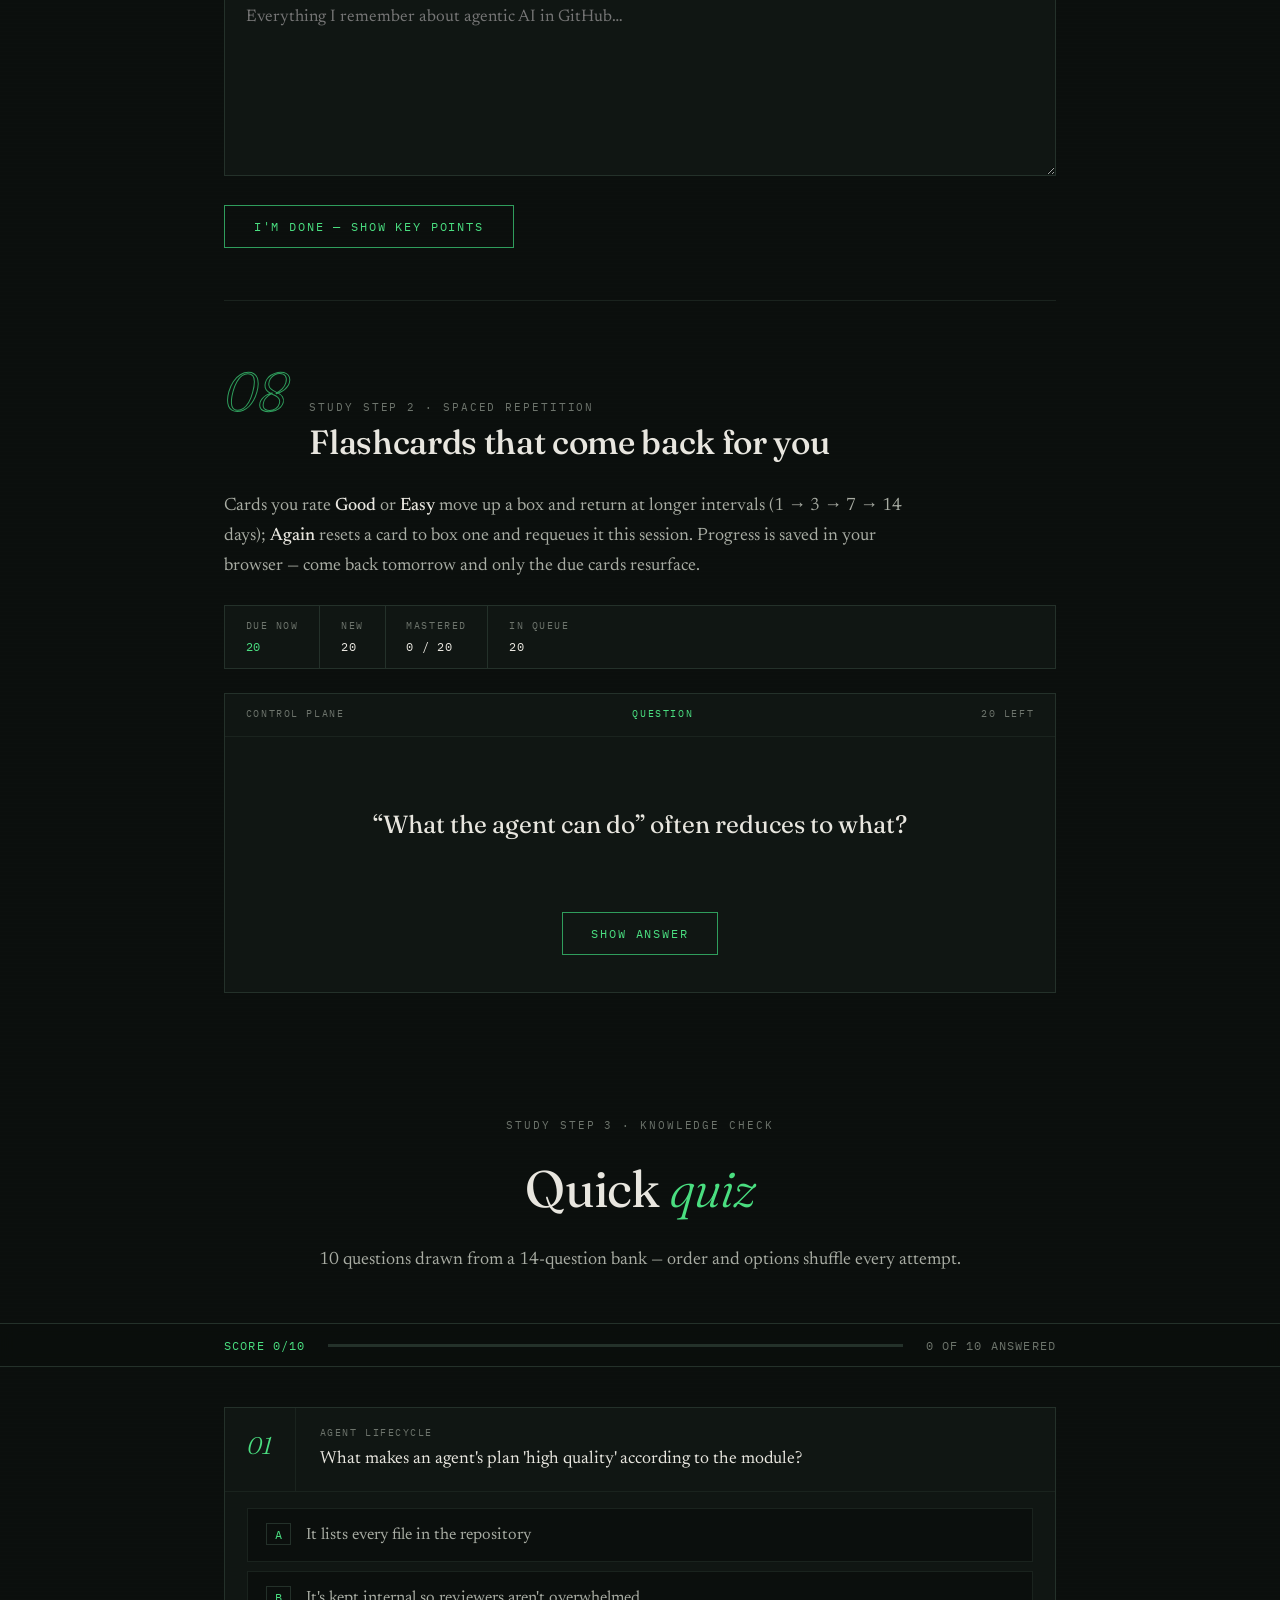
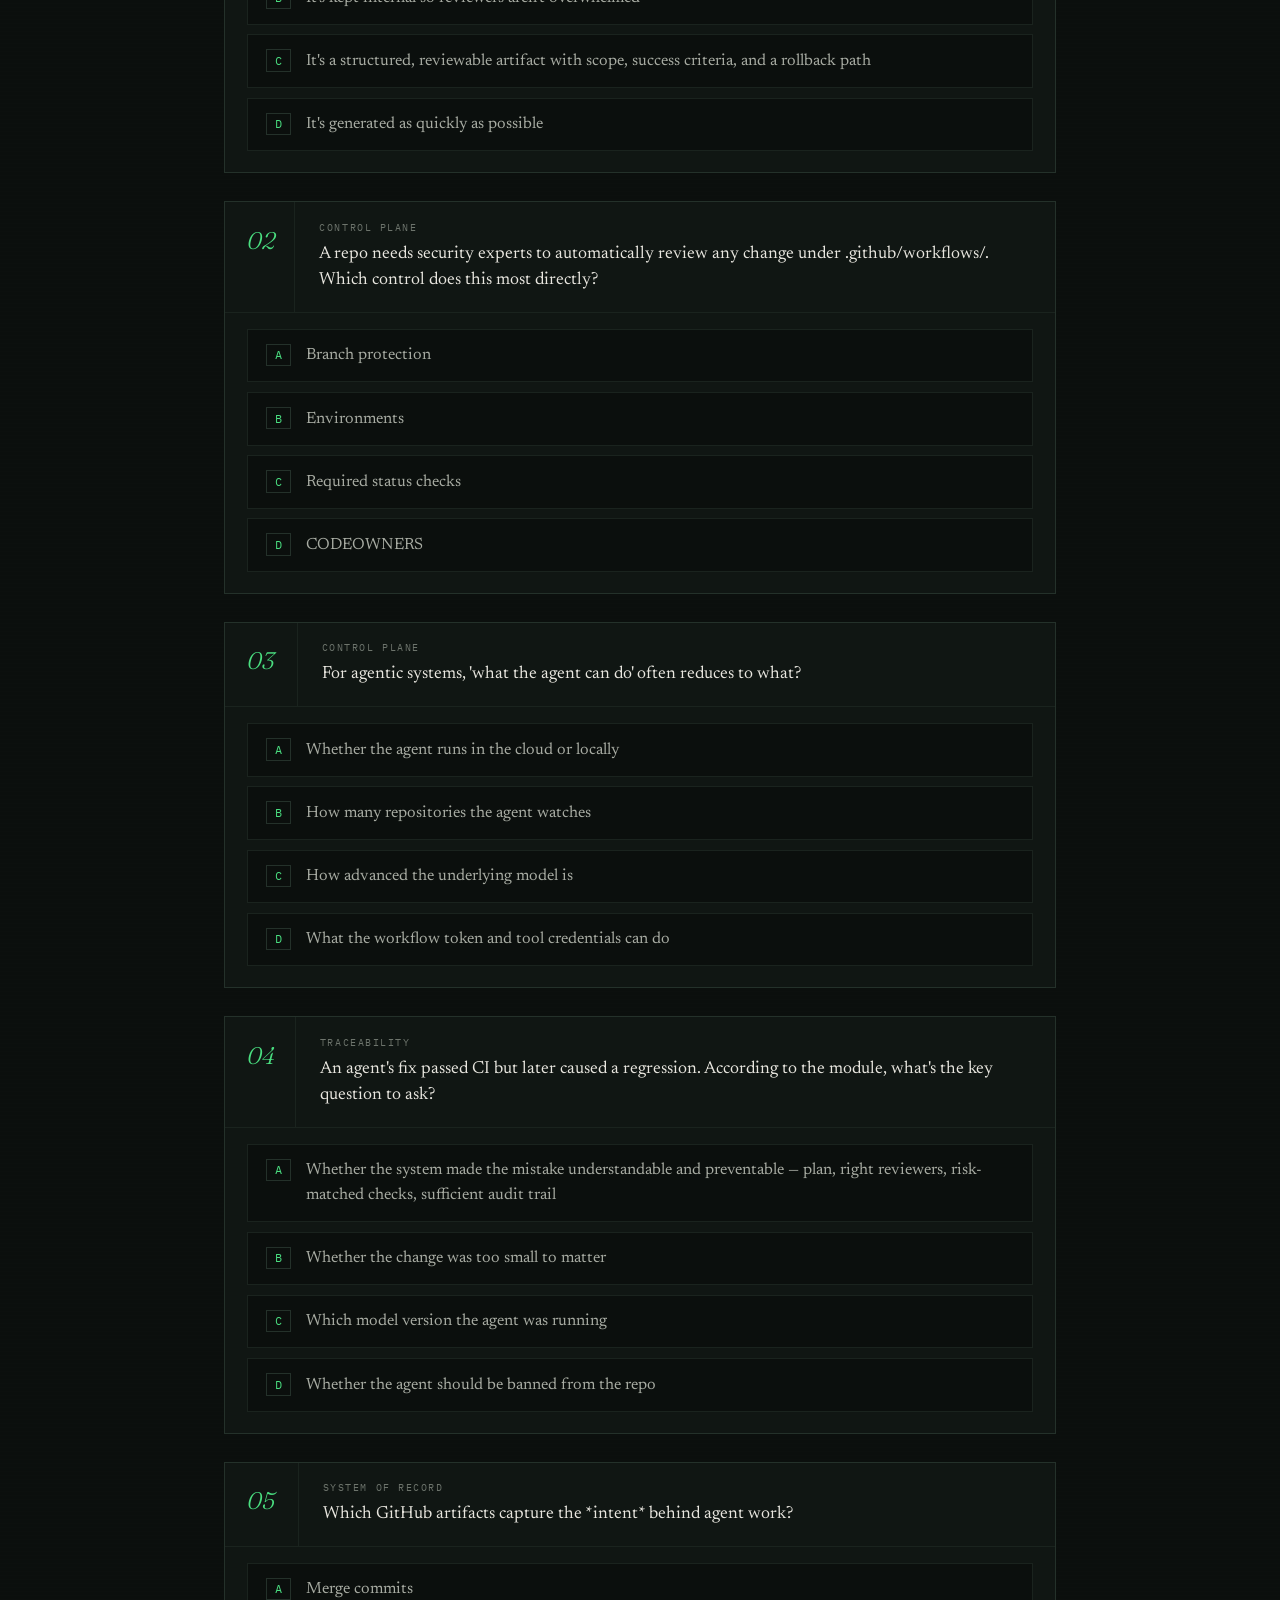
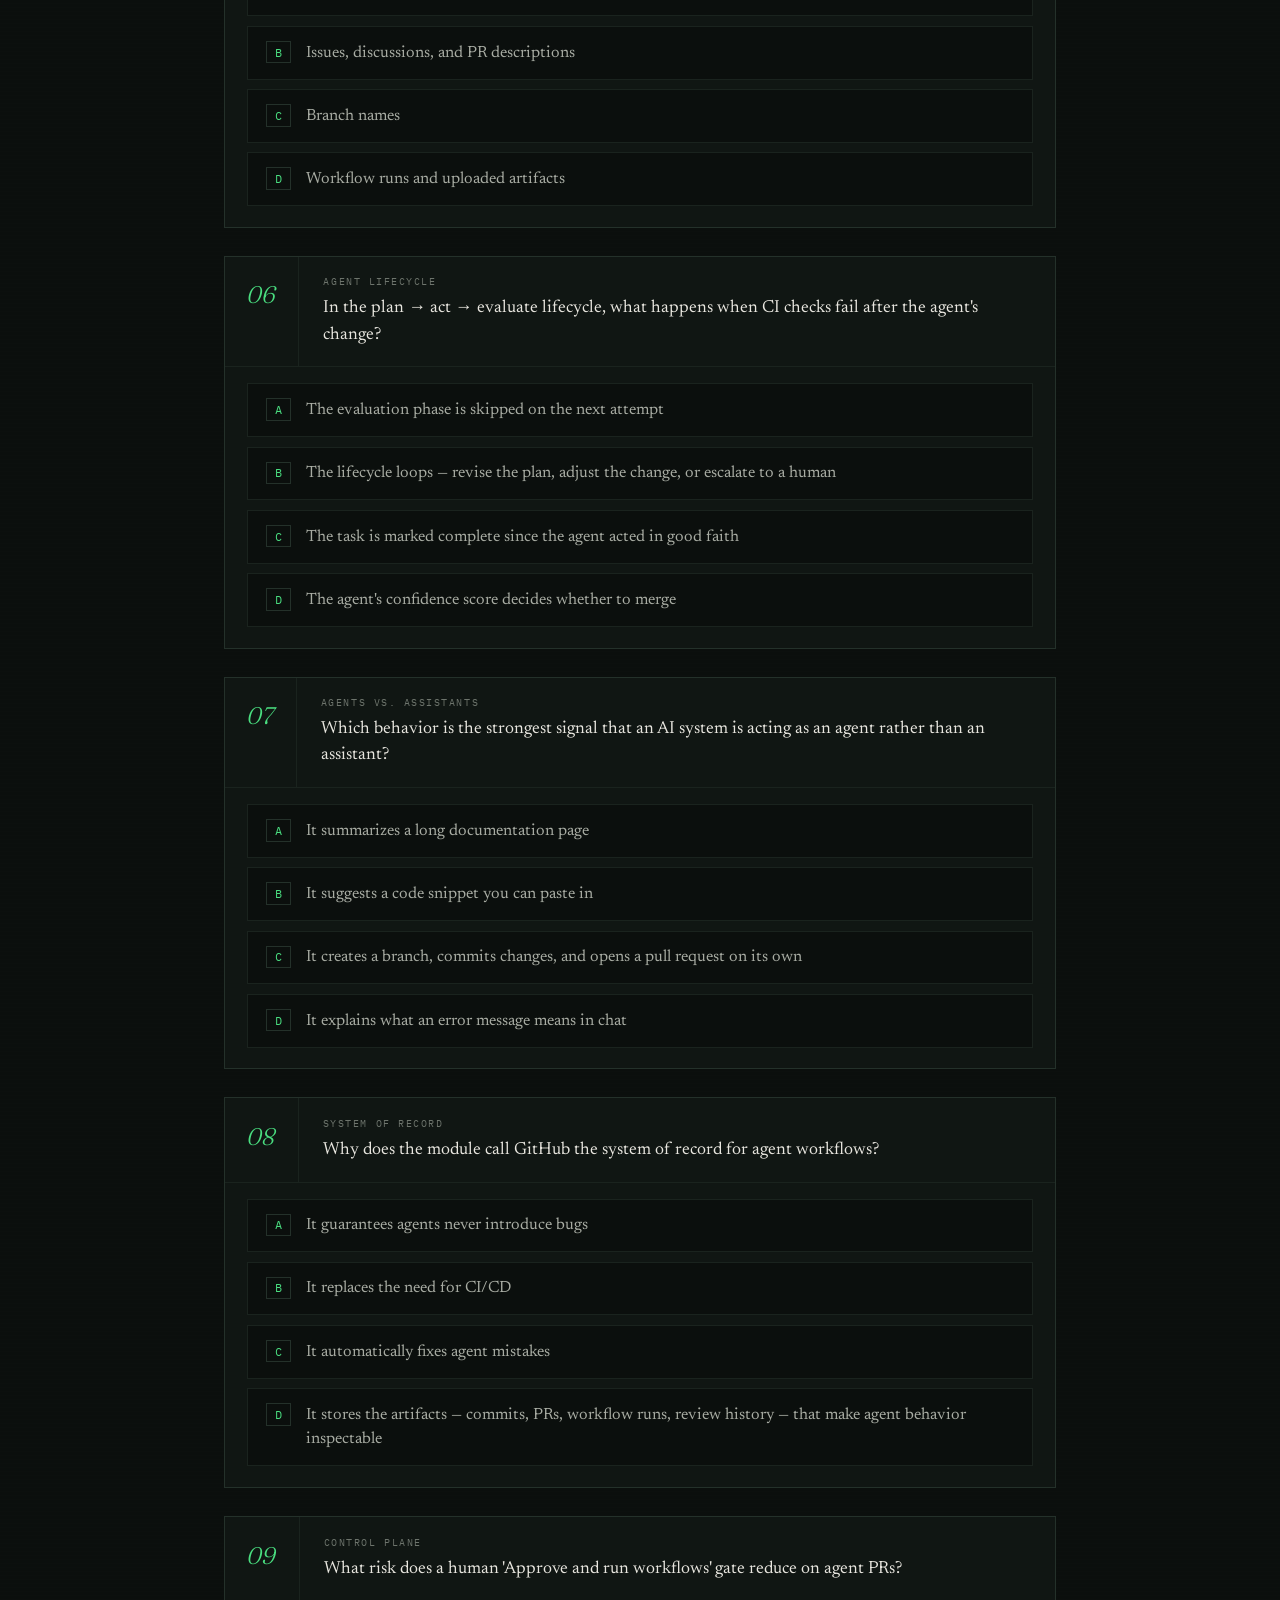
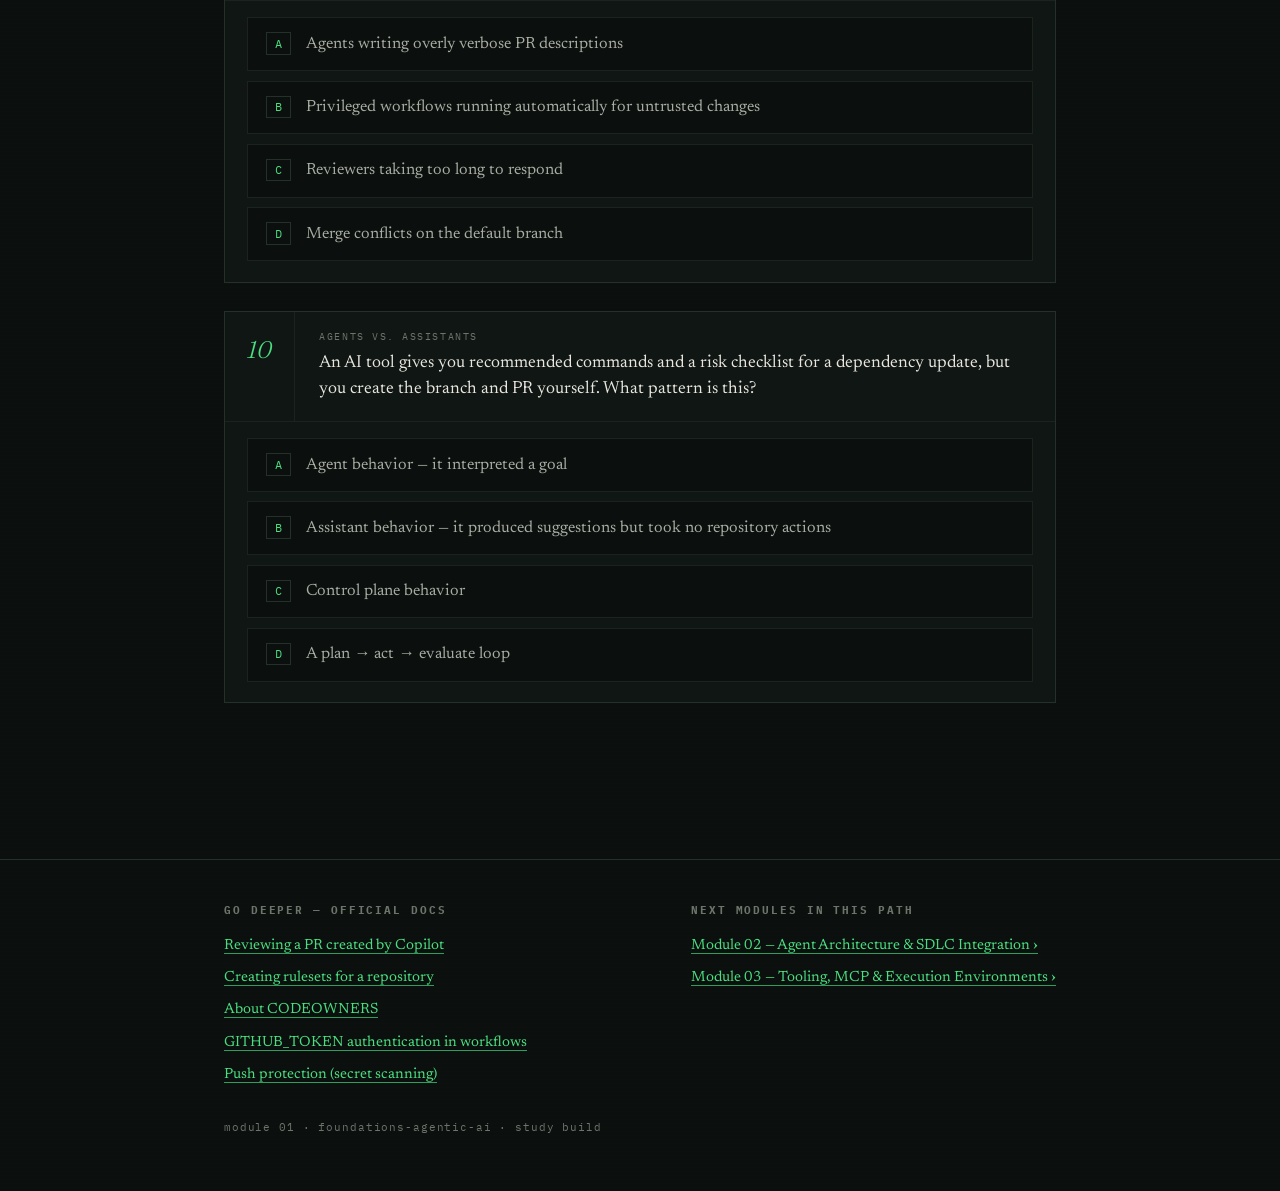
==== commit daba11f1: "feat: module 03 study guide — Tooling, MCP & Agent Execution Environments 5 unit summaries (agentic " ====
--- a/index.html
+++ b/index.html
@@ -859,7 +859,7 @@
       <h4>Next modules in this path</h4>
       <ul>
         <li><a href="module-02.html">Module 02 — Agent Architecture &amp; SDLC Integration ›</a></li>
-        <li><a href="https://learn.microsoft.com/en-us/training/modules/agent-tooling-mcp-execution-environments/" target="_blank" rel="noopener">Module 03 — Tooling, MCP &amp; Execution Environments ↗</a></li>
+        <li><a href="module-03.html">Module 03 — Tooling, MCP &amp; Execution Environments ›</a></li>
       </ul>
     </div>
     <div class="sig">module 01 · foundations-agentic-ai · study build</div>
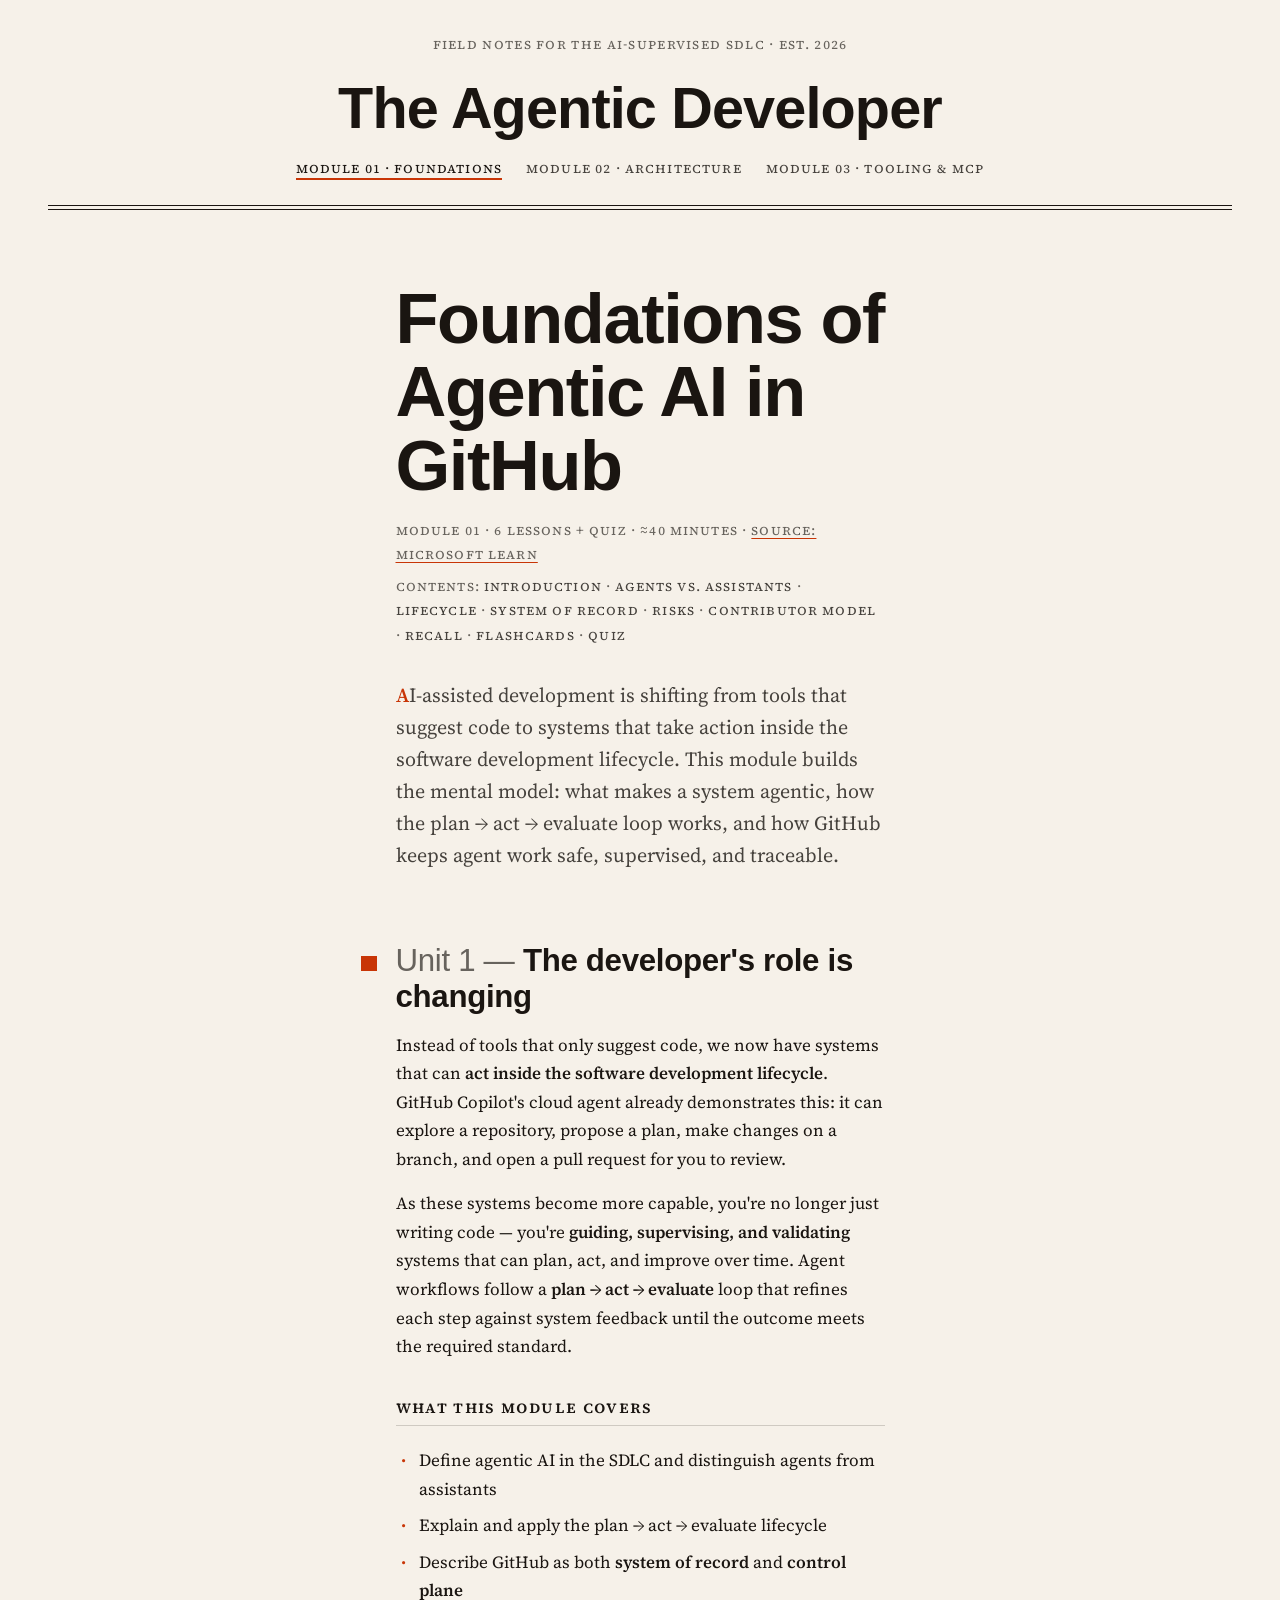
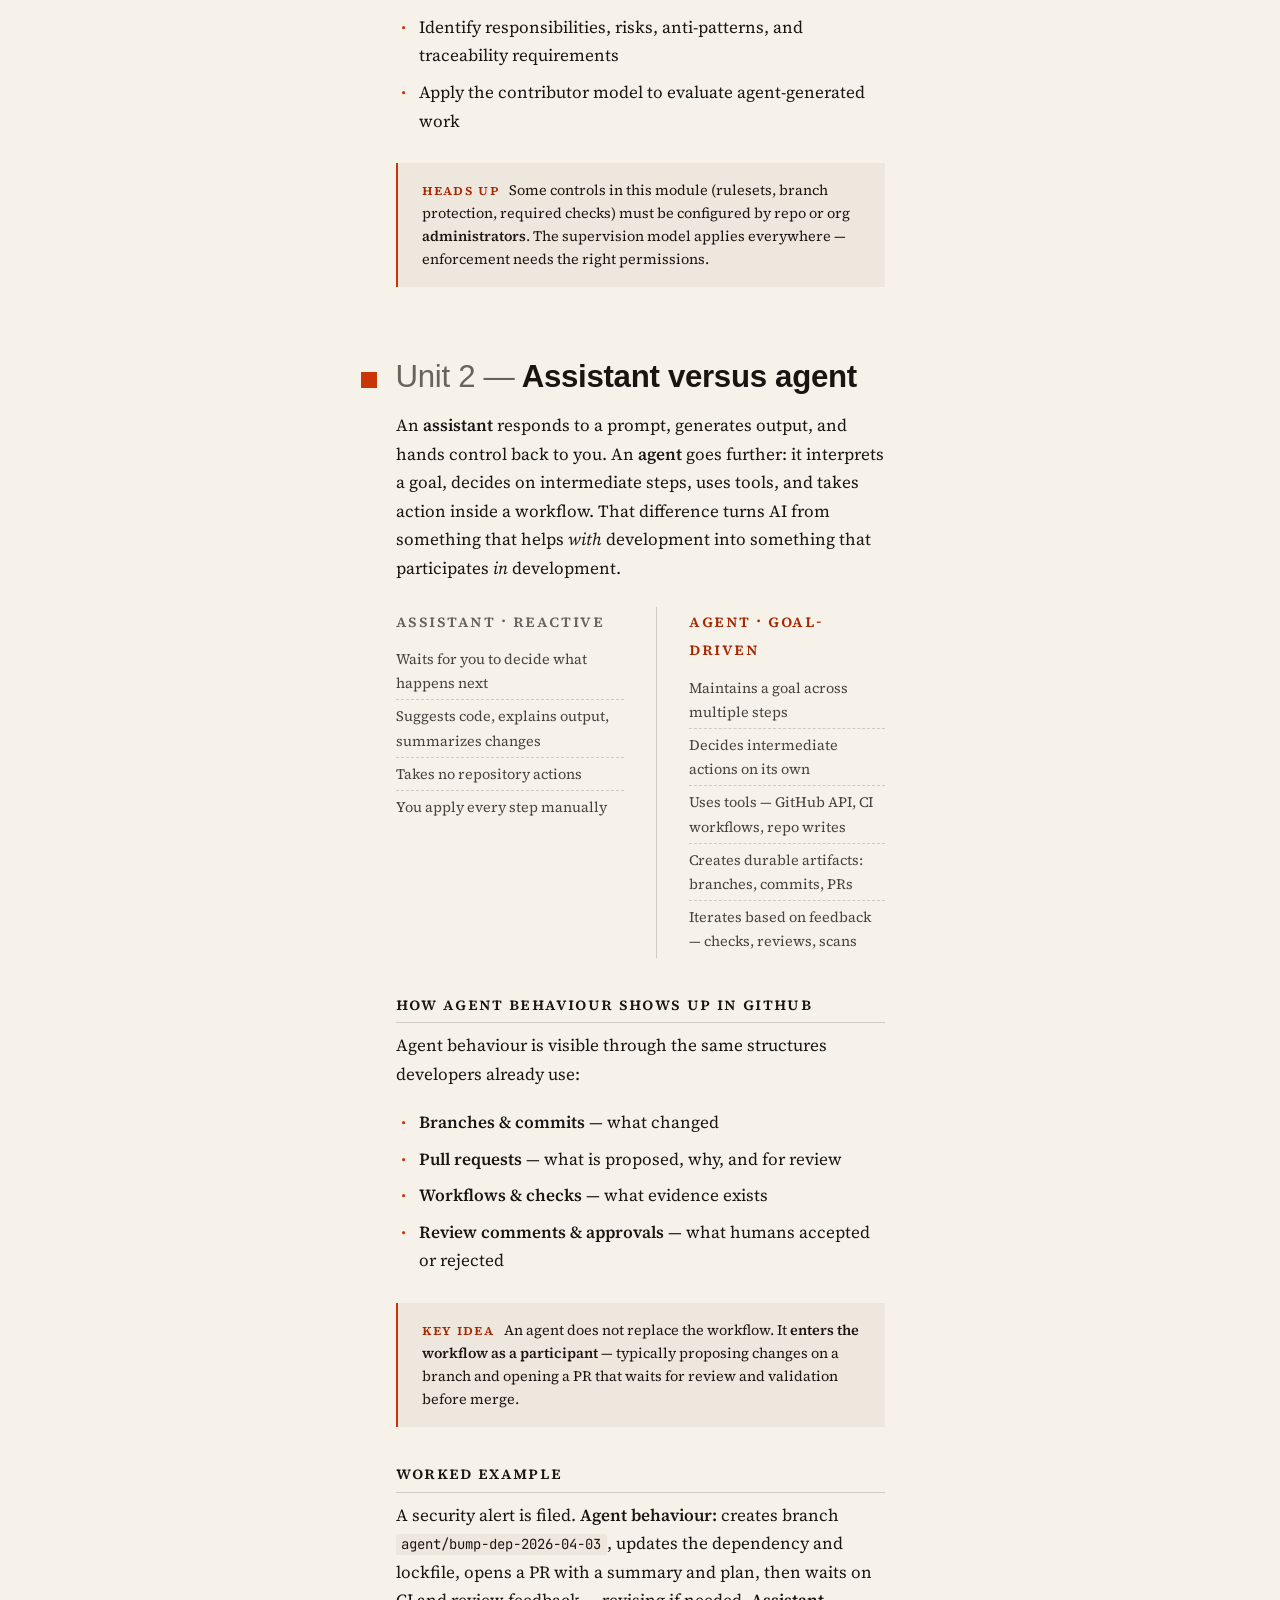
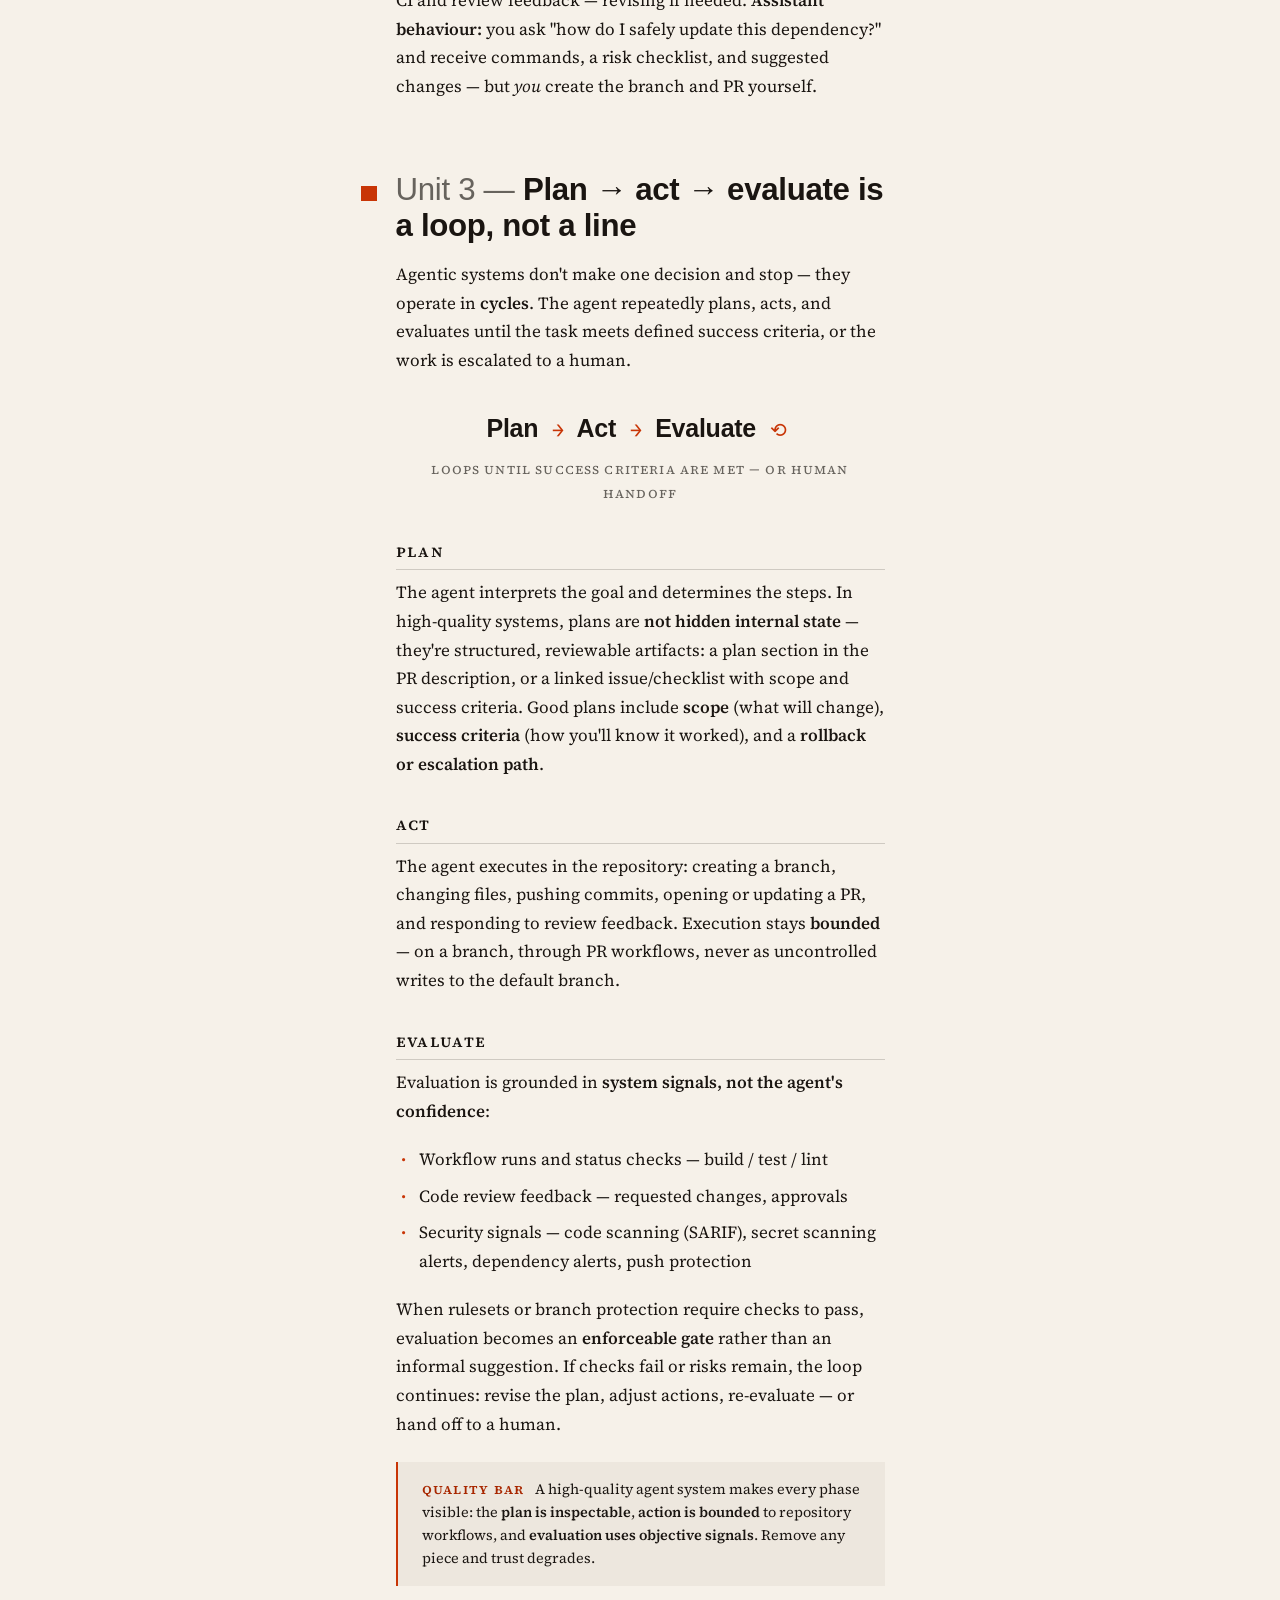
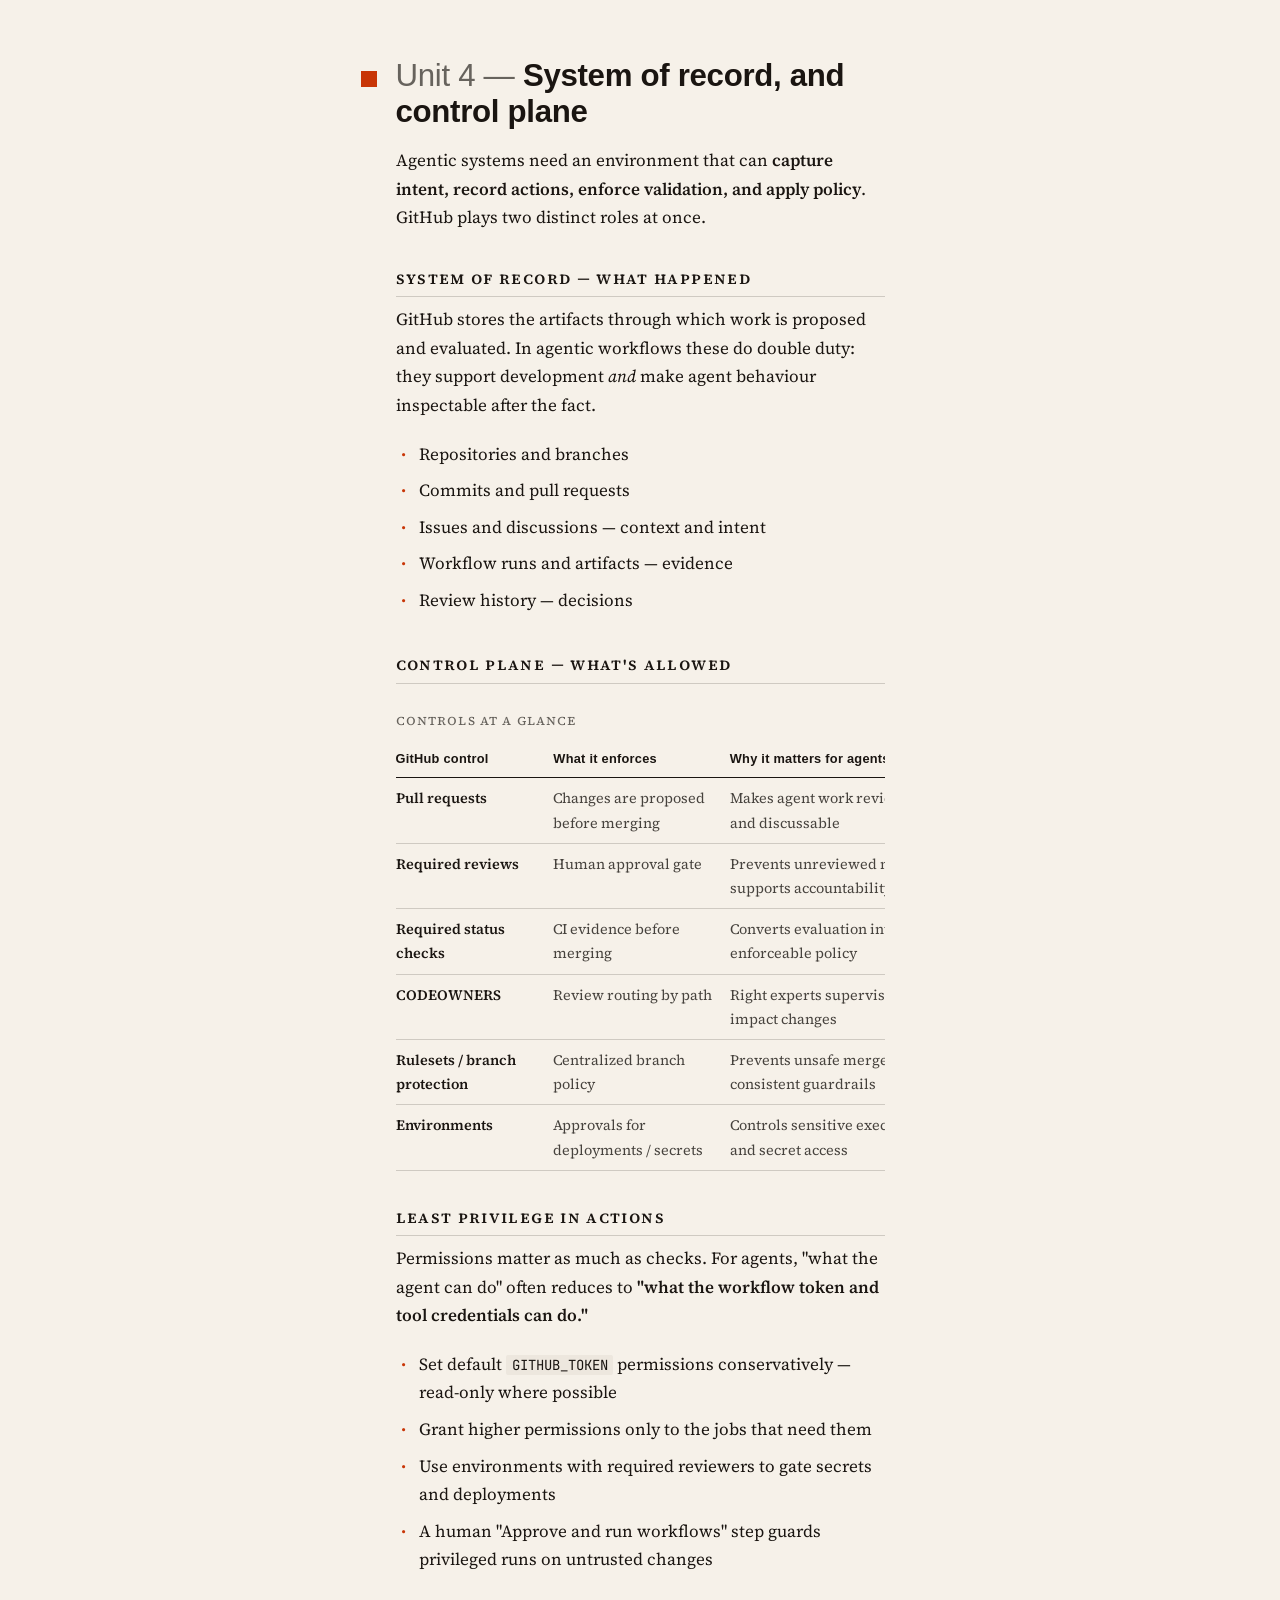
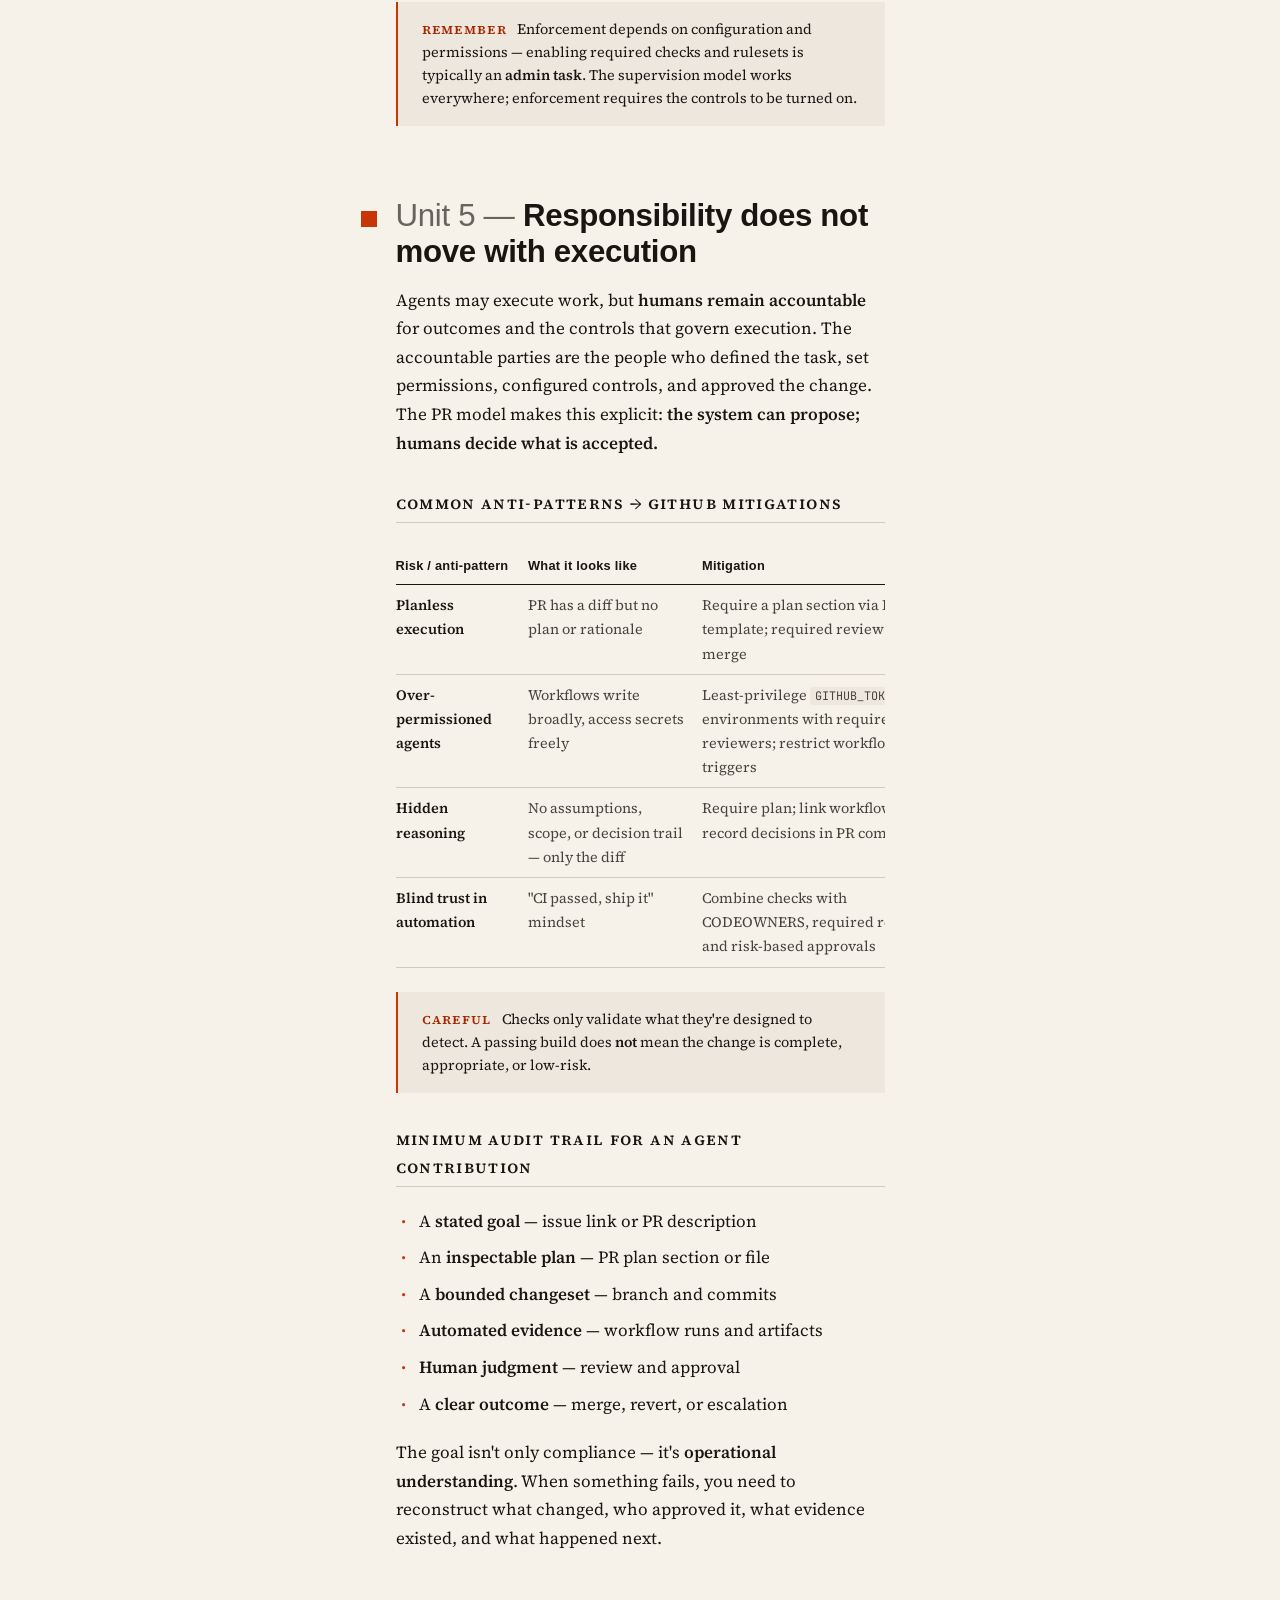
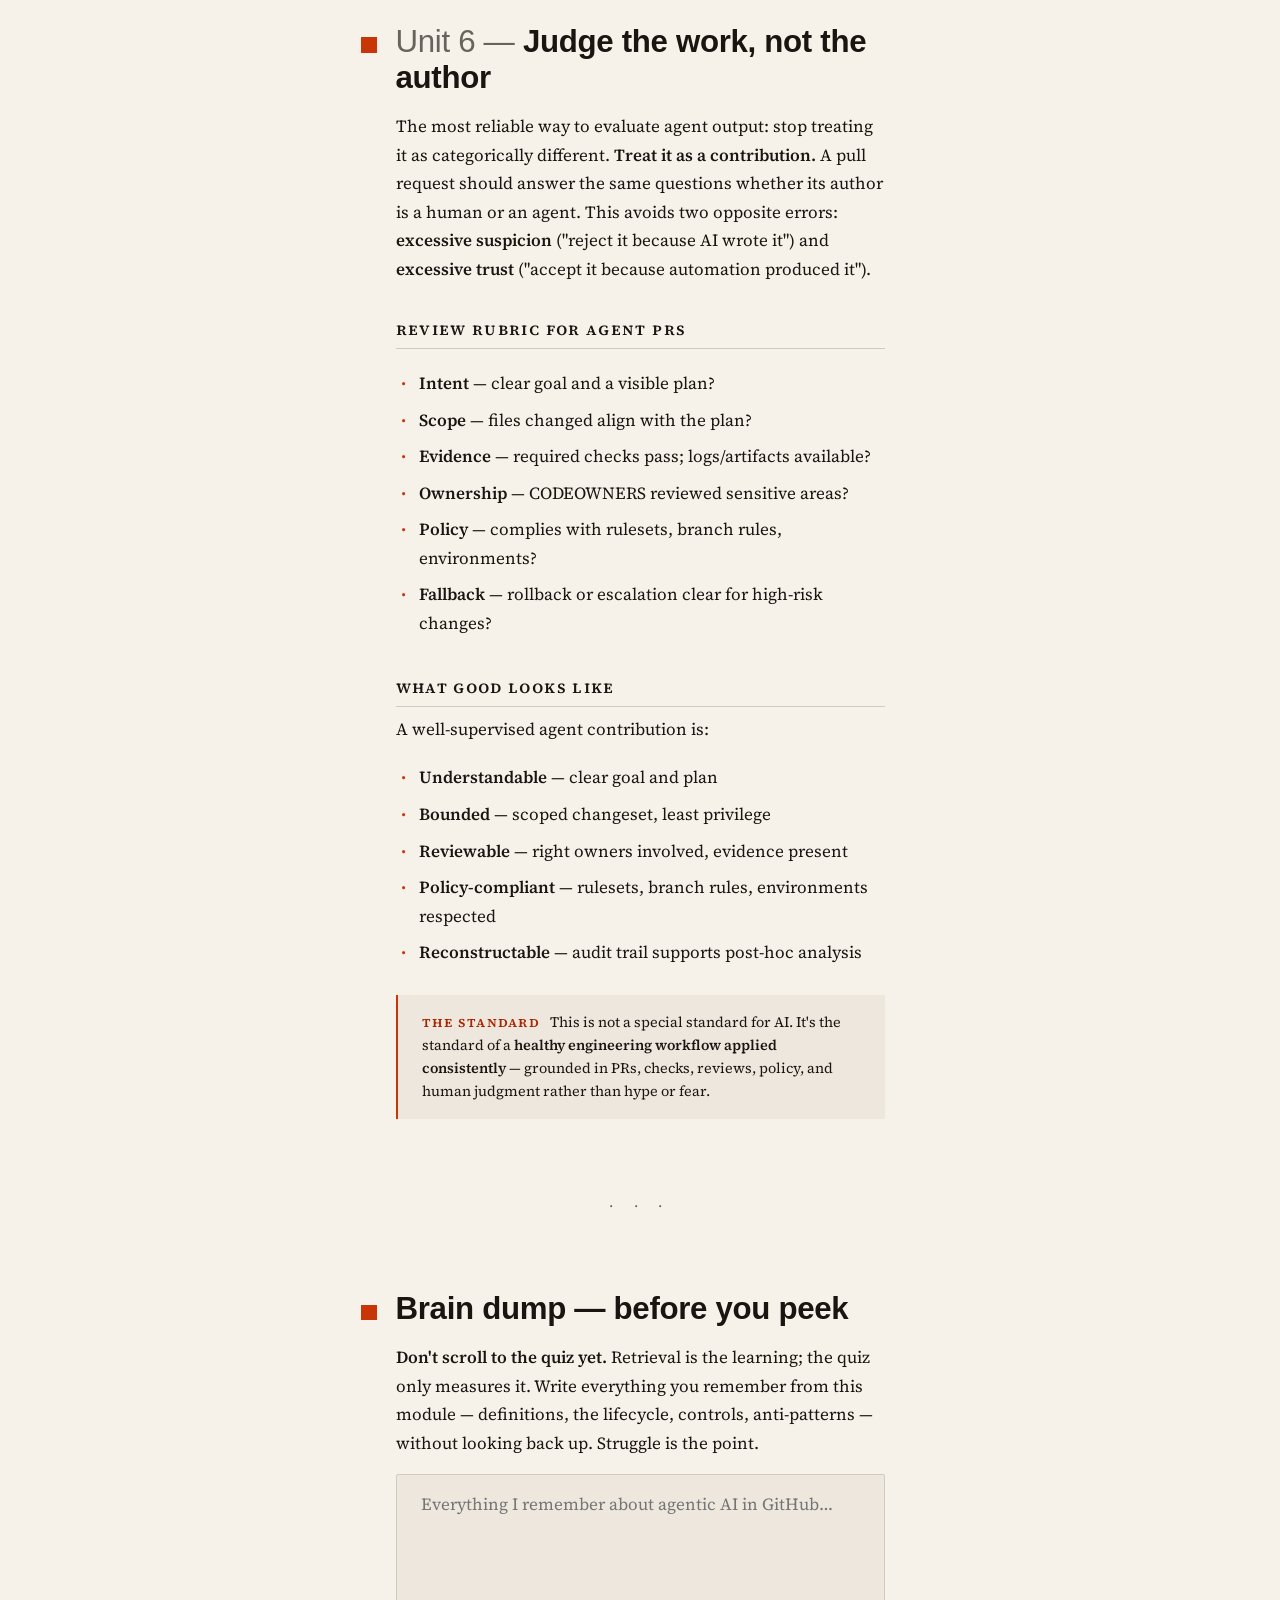
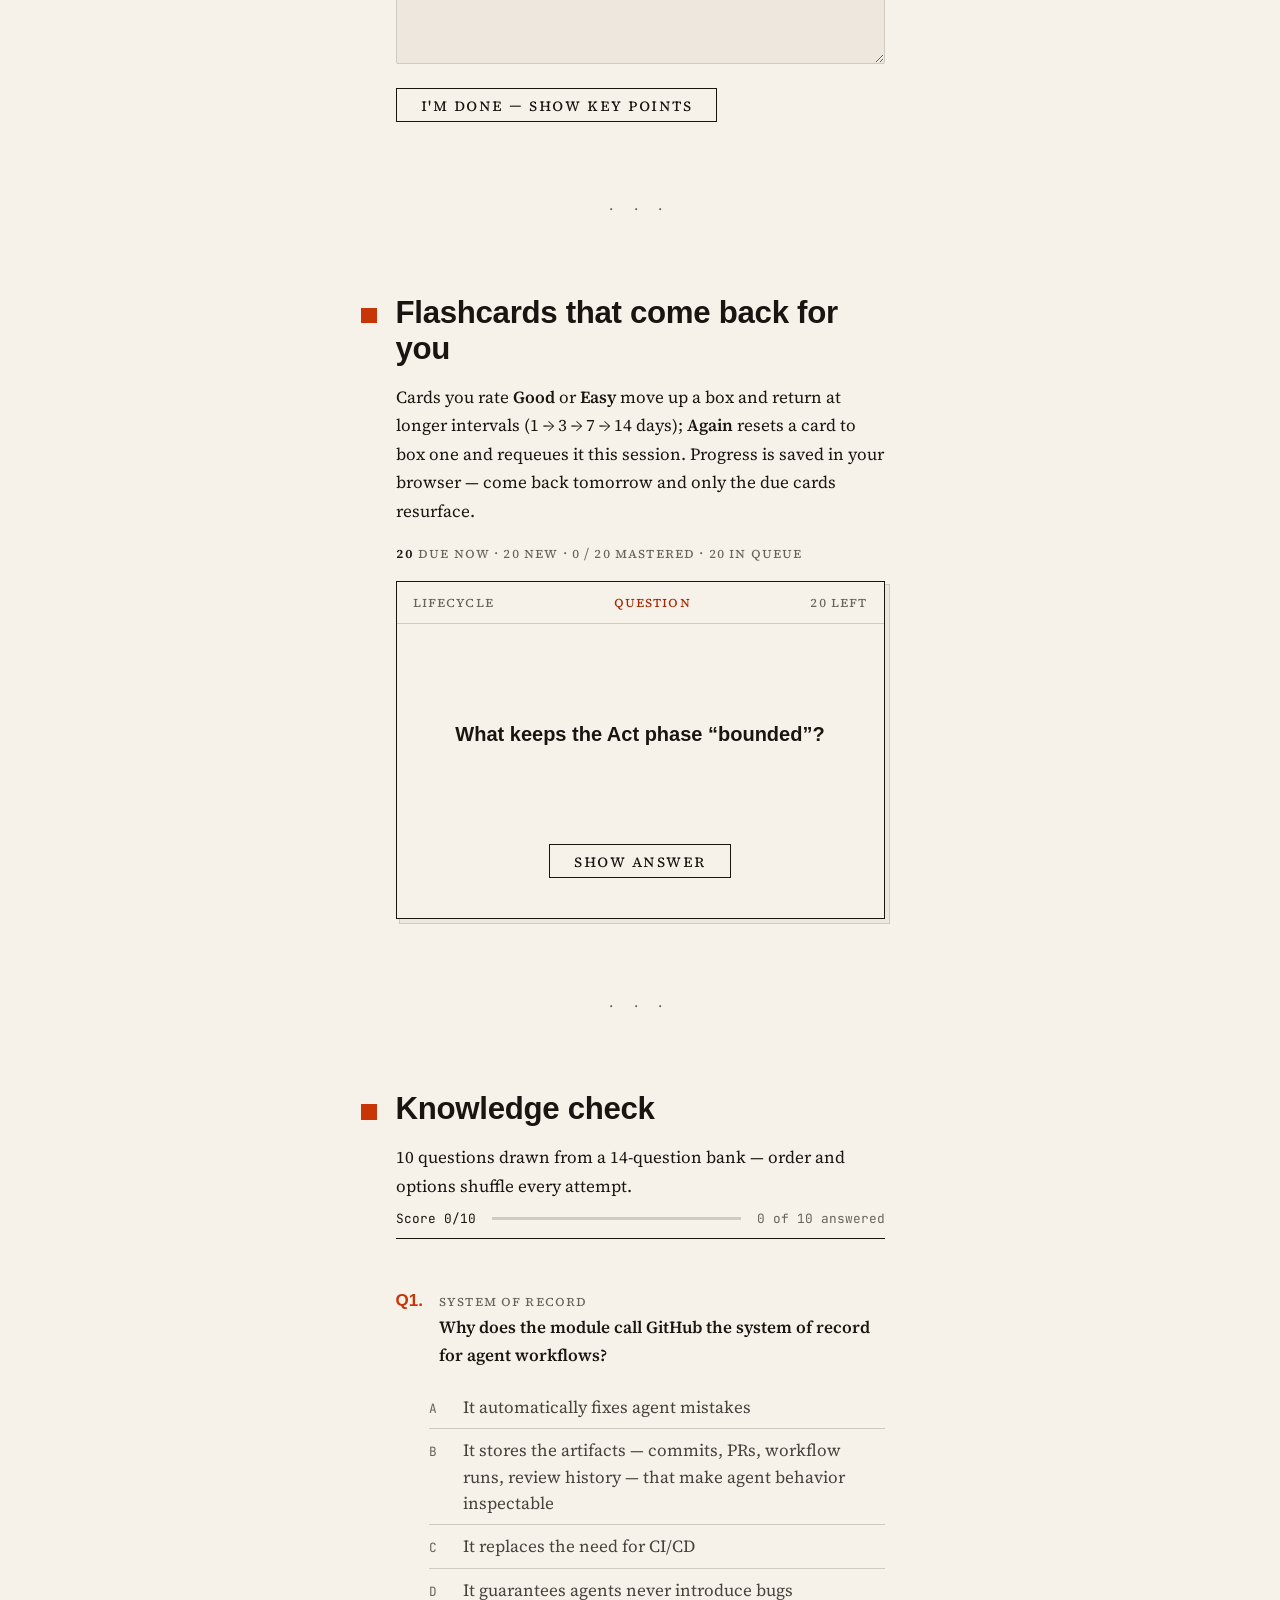
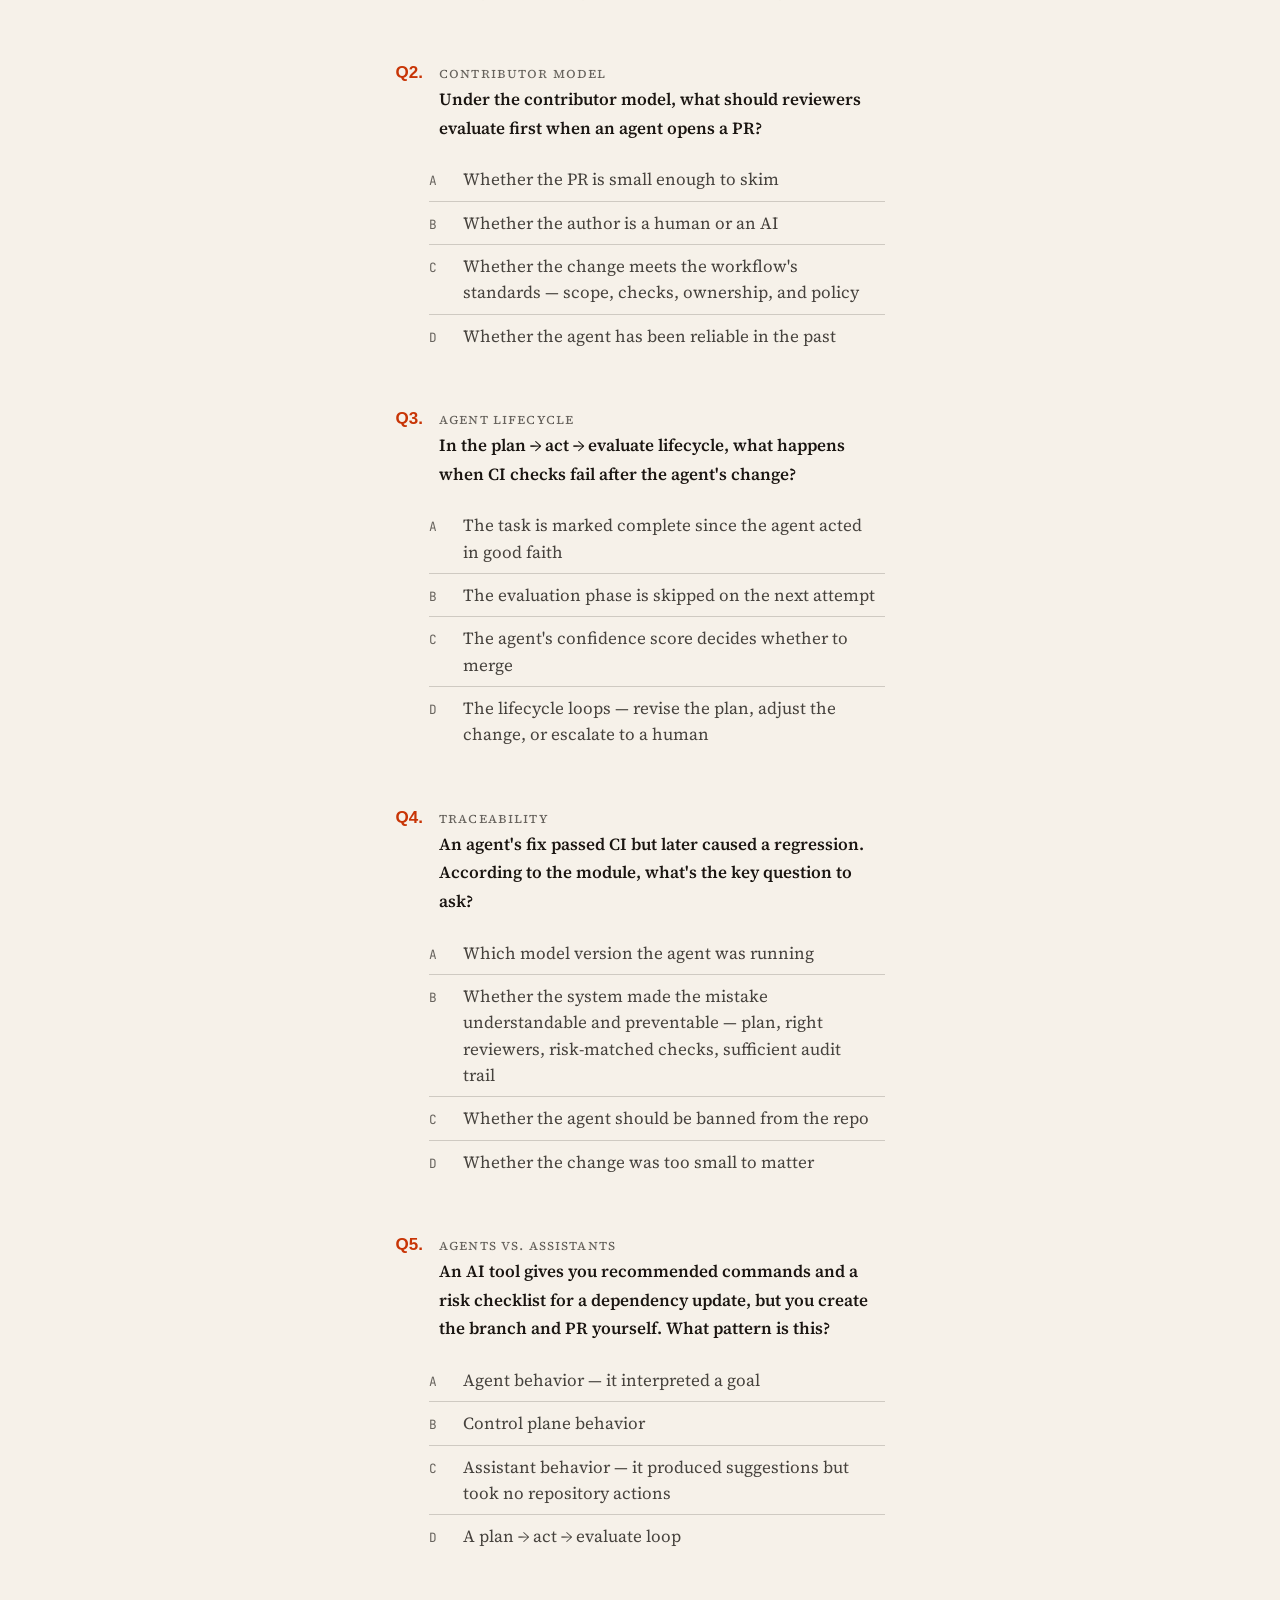
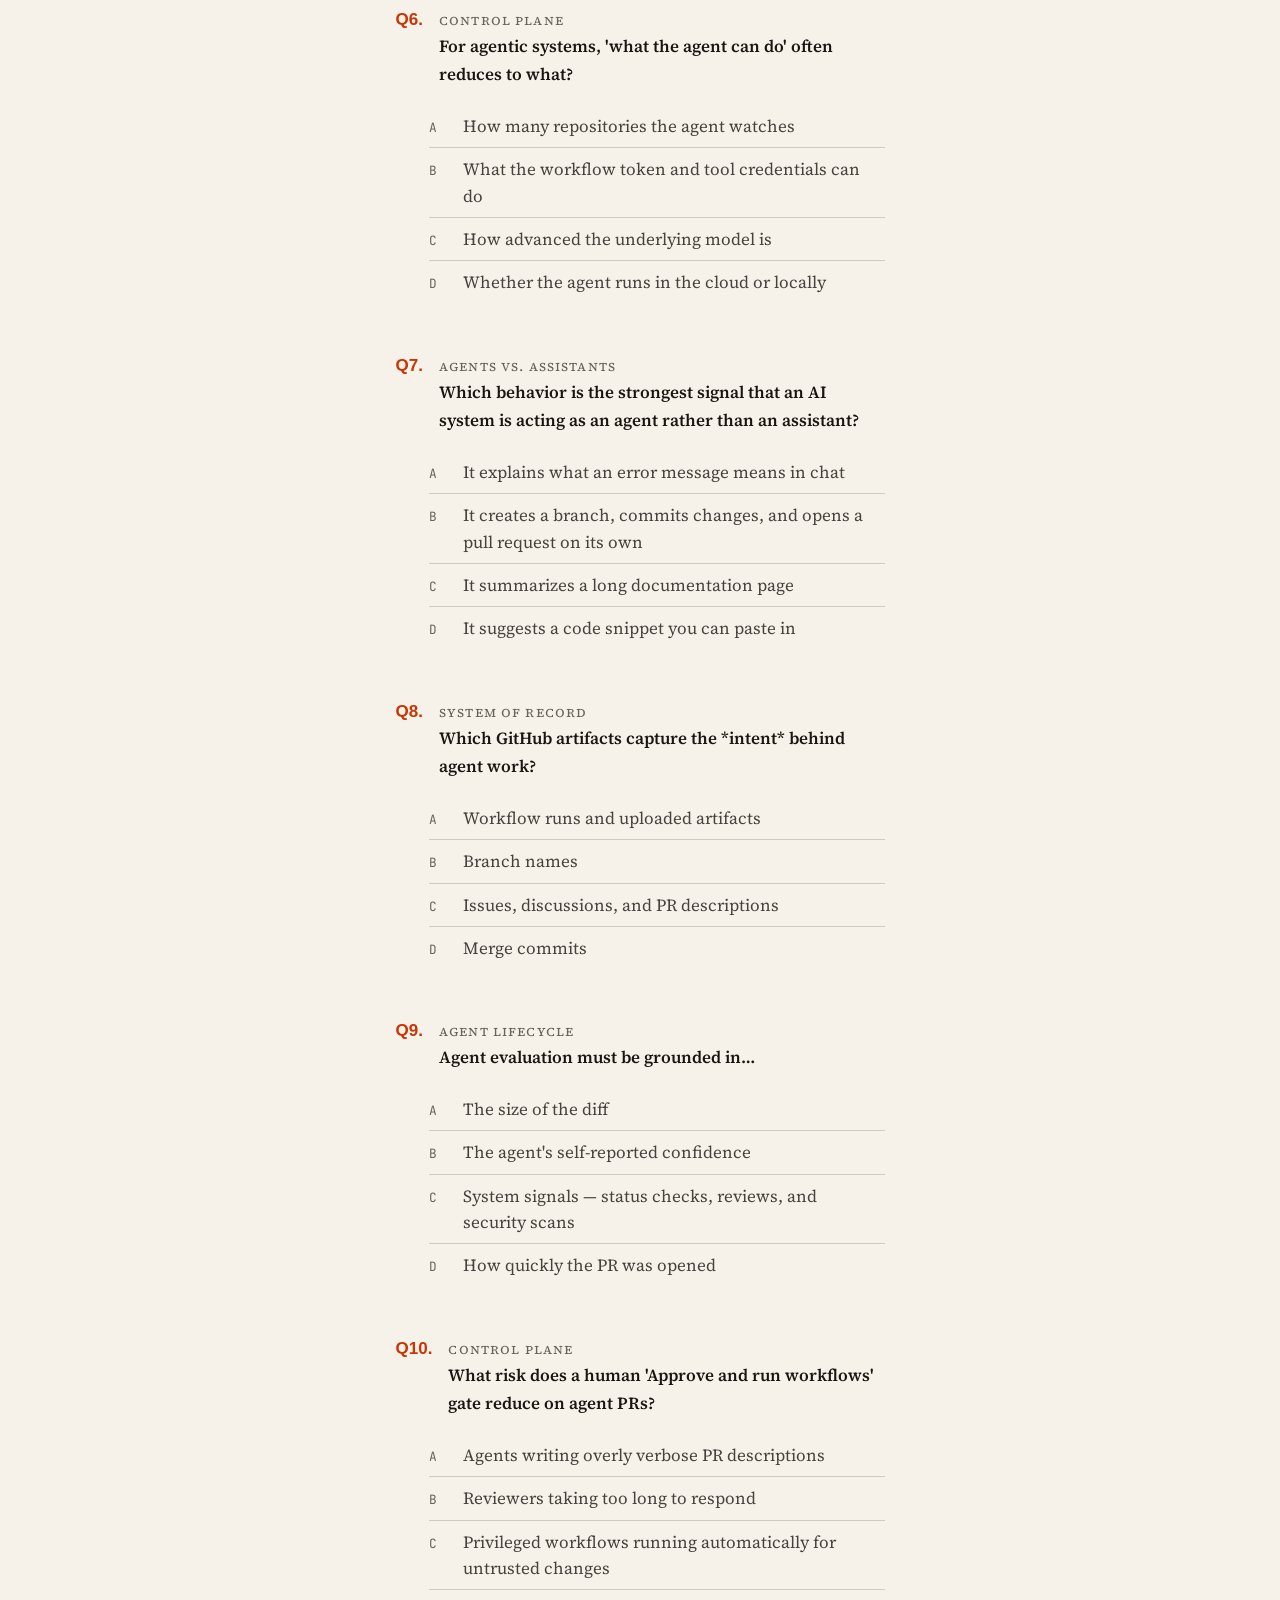
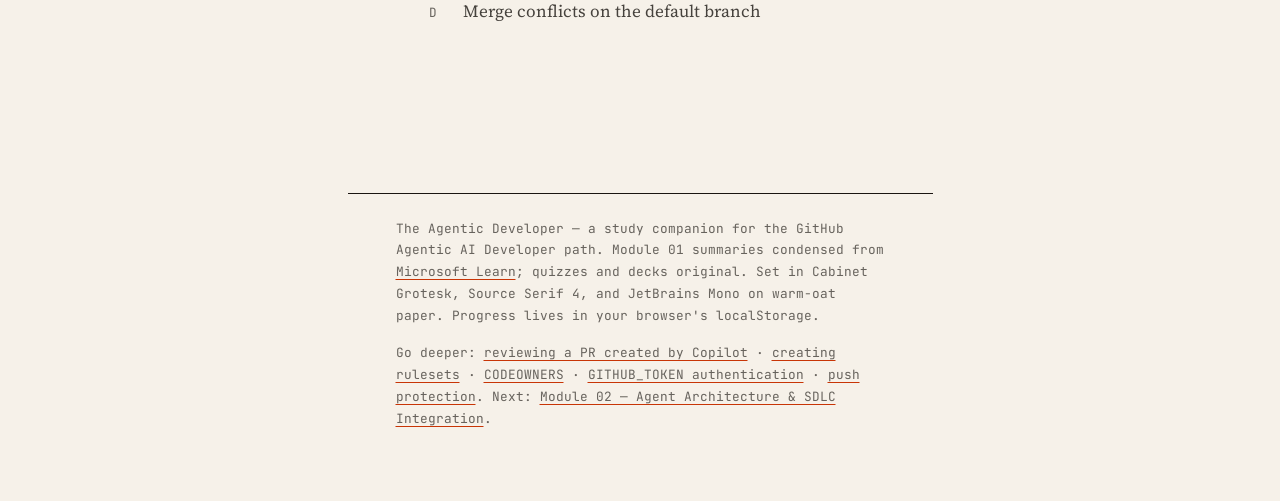
==== commit b619c0ce: "redesign: Almanac editorial system via hallmark — The Agentic Developer Multi-page redesign locked i" ====
--- a/index.html
+++ b/index.html
@@ -7,863 +7,568 @@
 <meta name="description" content="Study guide and quiz for the Microsoft Learn module: Foundations of Agentic AI in GitHub.">
 <link rel="preconnect" href="https://fonts.googleapis.com">
 <link rel="preconnect" href="https://fonts.gstatic.com" crossorigin>
-<link href="https://fonts.googleapis.com/css2?family=Fraunces:opsz,wght@9..144,300;9..144,400;9..144,500;9..144,600;9..144,700&family=IBM+Plex+Mono:ital,wght@0,400;0,500;0,600;1,400&family=Newsreader:ital,opsz,wght@0,6..72,400;0,6..72,500;1,6..72,400&display=swap" rel="stylesheet">
+<link href="https://api.fontshare.com/v2/css?f[]=cabinet-grotesk@500,700,800&display=swap" rel="stylesheet">
+<link href="https://fonts.googleapis.com/css2?family=Source+Serif+4:ital,opsz,wght@0,8..60,400;0,8..60,600;1,8..60,400&family=JetBrains+Mono:wght@400;500&display=swap" rel="stylesheet">
+<link rel="stylesheet" href="tokens.css">
 <style>
-  :root {
-    --ink: #0b0f0d;
-    --ink-2: #101613;
-    --ink-3: #161f1a;
-    --line: #24312a;
-    --line-soft: #1a231e;
-    --phosphor: #4ade80;
-    --phosphor-dim: #2f9d5c;
-    --amber: #f5b642;
-    --red: #f0705a;
-    --paper: #e8e6df;
-    --paper-dim: #a8aca3;
-    --paper-faint: #6d746c;
-    --serif: "Fraunces", serif;
-    --body: "Newsreader", serif;
-    --mono: "IBM Plex Mono", monospace;
-  }
-
-  * { margin: 0; padding: 0; box-sizing: border-box; }
-
-  html { scroll-behavior: smooth; }
-
-  body {
-    background: var(--ink);
-    color: var(--paper);
-    font-family: var(--body);
-    font-size: 1.125rem;
-    line-height: 1.65;
-    -webkit-font-smoothing: antialiased;
-    background-image:
-      radial-gradient(ellipse 80% 50% at 50% -10%, rgba(74, 222, 128, 0.06), transparent),
-      repeating-linear-gradient(0deg, transparent, transparent 3px, rgba(255,255,255,0.004) 3px, rgba(255,255,255,0.004) 4px);
-  }
-
-  ::selection { background: var(--phosphor); color: var(--ink); }
-
-  a { color: var(--phosphor); text-decoration: none; border-bottom: 1px solid var(--phosphor-dim); transition: border-color .2s, color .2s; }
-  a:hover { color: #7cf0a8; border-color: #7cf0a8; }
-
-  .wrap { max-width: 880px; margin: 0 auto; padding: 0 1.5rem; }
-
-  /* ---------- Masthead ---------- */
-  header.masthead {
-    border-bottom: 1px solid var(--line);
-    padding: 2.5rem 0 3.5rem;
-    position: relative;
-    overflow: hidden;
-  }
-  .mast-top {
-    display: flex; justify-content: space-between; align-items: baseline;
-    font-family: var(--mono); font-size: .72rem; letter-spacing: .14em;
-    text-transform: uppercase; color: var(--paper-faint);
-    padding-bottom: 2.75rem;
-  }
-  .mast-top .blink { color: var(--phosphor); animation: pulse 2.4s ease-in-out infinite; }
-  @keyframes pulse { 0%,100% { opacity: 1 } 50% { opacity: .35 } }
-
-  .module-no {
-    font-family: var(--mono); color: var(--phosphor); font-size: .8rem;
-    letter-spacing: .22em; text-transform: uppercase; display: block; margin-bottom: 1.1rem;
-  }
-  .module-no::before { content: "// "; color: var(--paper-faint); }
-
-  h1 {
-    font-family: var(--serif);
-    font-weight: 400;
-    font-size: clamp(2.6rem, 6.4vw, 4.6rem);
-    line-height: 1.02;
-    letter-spacing: -0.015em;
-    max-width: 15ch;
-  }
-  h1 em { font-style: italic; font-weight: 300; color: var(--phosphor); }
-
-  .lede {
-    margin-top: 1.75rem; max-width: 56ch; color: var(--paper-dim); font-size: 1.2rem;
-  }
-
-  .meta-strip {
-    margin-top: 2.5rem; display: flex; flex-wrap: wrap; gap: 0;
-    border: 1px solid var(--line); background: var(--ink-2);
-  }
-  .meta-cell {
-    padding: .8rem 1.4rem; font-family: var(--mono); font-size: .74rem;
-    border-right: 1px solid var(--line); letter-spacing: .06em;
-  }
-  .meta-cell:last-child { border-right: 0; }
-  .meta-cell b { display: block; color: var(--paper-faint); font-weight: 400; font-size: .62rem; text-transform: uppercase; letter-spacing: .16em; margin-bottom: .2rem; }
-  .meta-cell span { color: var(--paper); }
-  .meta-cell a { border: none; }
-
-  /* staggered load */
-  .rise { opacity: 0; transform: translateY(14px); animation: rise .7s cubic-bezier(.2,.7,.3,1) forwards; }
-  .rise.d1 { animation-delay: .08s } .rise.d2 { animation-delay: .18s }
-  .rise.d3 { animation-delay: .3s } .rise.d4 { animation-delay: .42s }
-  @keyframes rise { to { opacity: 1; transform: none } }
-
-  /* ---------- TOC ---------- */
-  nav.toc { border-bottom: 1px solid var(--line); background: var(--ink-2); }
-  nav.toc ol {
-    list-style: none; display: grid;
-    grid-template-columns: repeat(auto-fit, minmax(230px, 1fr));
-  }
-  nav.toc li { border-right: 1px solid var(--line-soft); }
-  nav.toc a {
-    display: block; padding: 1rem 1.2rem; border-bottom: none;
-    font-family: var(--mono); font-size: .74rem; letter-spacing: .04em;
-    color: var(--paper-dim); transition: background .2s, color .2s;
-  }
-  nav.toc a:hover { background: var(--ink-3); color: var(--phosphor); }
-  nav.toc a .n { color: var(--phosphor); margin-right: .6em; }
-
-  /* ---------- Sections ---------- */
-  main { padding: 1rem 0 4rem; }
-
-  section.unit {
-    padding: 4rem 0 3.25rem;
-    border-bottom: 1px solid var(--line-soft);
-    position: relative;
-  }
-  .unit-head { display: flex; align-items: baseline; gap: 1.4rem; margin-bottom: 1.9rem; }
-  .unit-num {
-    font-family: var(--serif); font-weight: 300; font-style: italic;
-    font-size: 3.4rem; color: transparent;
-    -webkit-text-stroke: 1px var(--phosphor-dim);
-    line-height: 1; flex-shrink: 0;
-  }
-  .unit-head h2 {
-    font-family: var(--serif); font-weight: 500; font-size: clamp(1.5rem, 3.4vw, 2.1rem);
-    line-height: 1.15; letter-spacing: -0.01em;
-  }
-  .unit-tag {
-    font-family: var(--mono); font-size: .66rem; text-transform: uppercase; letter-spacing: .18em;
-    color: var(--paper-faint); display: block; margin-bottom: .45rem;
-  }
-
-  section.unit p { color: var(--paper-dim); max-width: 68ch; margin-bottom: 1.1rem; }
-  section.unit p strong, section.unit li strong { color: var(--paper); font-weight: 500; }
-
-  h3 {
-    font-family: var(--mono); font-size: .78rem; text-transform: uppercase; letter-spacing: .18em;
-    color: var(--phosphor); margin: 2.2rem 0 1rem; font-weight: 600;
-  }
-  h3::before { content: "▸ "; color: var(--paper-faint); }
-
-  ul.spec { list-style: none; max-width: 68ch; margin-bottom: 1.2rem; }
-  ul.spec li {
-    padding: .55rem 0 .55rem 1.6rem; position: relative;
-    color: var(--paper-dim); border-bottom: 1px dashed var(--line-soft);
-  }
-  ul.spec li:last-child { border-bottom: 0; }
-  ul.spec li::before {
-    content: "—"; position: absolute; left: 0; color: var(--phosphor); font-family: var(--mono);
-  }
-
-  code {
-    font-family: var(--mono); font-size: .85em; background: var(--ink-3);
-    padding: .12em .45em; border: 1px solid var(--line-soft); border-radius: 3px; color: #9fe8b8;
-  }
-
-  /* comparison duo */
-  .duo { display: grid; grid-template-columns: 1fr 1fr; gap: 1px; background: var(--line); border: 1px solid var(--line); margin: 1.6rem 0; }
-  .duo > div { background: var(--ink-2); padding: 1.5rem 1.6rem; }
-  .duo h4 { font-family: var(--mono); font-size: .72rem; text-transform: uppercase; letter-spacing: .16em; margin-bottom: 1rem; }
-  .duo .assistant h4 { color: var(--amber); }
-  .duo .agent h4 { color: var(--phosphor); }
-  .duo ul { list-style: none; }
-  .duo li { font-size: .95rem; color: var(--paper-dim); padding: .4rem 0 .4rem 1.3rem; position: relative; }
-  .duo .assistant li::before { content: "○"; position: absolute; left: 0; color: var(--amber); font-size: .7em; top: .75em; }
-  .duo .agent li::before { content: "●"; position: absolute; left: 0; color: var(--phosphor); font-size: .7em; top: .75em; }
-
-  /* lifecycle loop */
-  .loop {
-    display: flex; align-items: center; justify-content: center; gap: 0;
-    margin: 2.2rem 0; flex-wrap: wrap;
-  }
-  .loop-node {
-    border: 1px solid var(--phosphor-dim); background: var(--ink-2);
-    padding: 1.15rem 2.1rem; text-align: center; position: relative;
-  }
-  .loop-node .ph { font-family: var(--serif); font-style: italic; font-size: 1.45rem; color: var(--phosphor); display: block; }
-  .loop-node .desc { font-family: var(--mono); font-size: .62rem; letter-spacing: .12em; text-transform: uppercase; color: var(--paper-faint); }
-  .loop-arrow { font-family: var(--mono); color: var(--phosphor-dim); padding: 0 1rem; font-size: 1.2rem; }
-  .loop-return {
-    width: 100%; text-align: center; font-family: var(--mono); font-size: .68rem;
-    color: var(--paper-faint); letter-spacing: .14em; margin-top: 1rem; text-transform: uppercase;
-  }
-  .loop-return::before, .loop-return::after { content: " ⟲ "; color: var(--phosphor-dim); }
-
-  /* tables */
-  .tbl-wrap { overflow-x: auto; margin: 1.6rem 0; border: 1px solid var(--line); }
-  table { border-collapse: collapse; width: 100%; min-width: 640px; background: var(--ink-2); }
-  th {
-    font-family: var(--mono); font-size: .66rem; text-transform: uppercase; letter-spacing: .14em;
-    color: var(--phosphor); text-align: left; padding: .85rem 1.1rem;
-    border-bottom: 1px solid var(--line); background: var(--ink-3); font-weight: 600;
-  }
-  td {
-    padding: .85rem 1.1rem; font-size: .95rem; color: var(--paper-dim);
-    border-bottom: 1px solid var(--line-soft); vertical-align: top;
-  }
-  tr:last-child td { border-bottom: 0; }
-  td:first-child { color: var(--paper); font-weight: 500; }
-
-  /* callout */
-  .callout {
-    border-left: 2px solid var(--amber); background: linear-gradient(90deg, rgba(245,182,66,.06), transparent 70%);
-    padding: 1.1rem 1.4rem; margin: 1.6rem 0; max-width: 68ch;
-  }
-  .callout .c-label { font-family: var(--mono); font-size: .64rem; text-transform: uppercase; letter-spacing: .18em; color: var(--amber); display: block; margin-bottom: .4rem; }
-  .callout p { margin: 0; font-size: 1rem; }
-
-  .callout.green { border-color: var(--phosphor); background: linear-gradient(90deg, rgba(74,222,128,.06), transparent 70%); }
-  .callout.green .c-label { color: var(--phosphor); }
-
-  /* ---------- Quiz ---------- */
-  #quiz { padding-top: 4.5rem; }
-  .quiz-head { text-align: center; margin-bottom: 3rem; }
-  .quiz-head .unit-tag { margin-bottom: .8rem; }
-  .quiz-head h2 {
-    font-family: var(--serif); font-weight: 400; font-size: clamp(2rem, 5vw, 3.2rem);
-    letter-spacing: -0.015em;
-  }
-  .quiz-head h2 em { font-style: italic; color: var(--phosphor); font-weight: 300; }
-  .quiz-head p { color: var(--paper-dim); margin-top: .9rem; }
-
-  .scoreboard {
-    position: sticky; top: 0; z-index: 10;
-    background: rgba(11,15,13,.92); backdrop-filter: blur(8px);
-    border-top: 1px solid var(--line); border-bottom: 1px solid var(--line);
-    padding: .7rem 0; margin-bottom: 2.5rem;
-  }
-  .scoreboard .wrap { display: flex; justify-content: space-between; align-items: center; font-family: var(--mono); font-size: .72rem; letter-spacing: .1em; text-transform: uppercase; }
-  .score-bar { flex: 1; height: 3px; background: var(--line); margin: 0 1.4rem; position: relative; overflow: hidden; }
-  .score-bar i { position: absolute; inset: 0 auto 0 0; width: 0%; background: var(--phosphor); transition: width .5s cubic-bezier(.2,.7,.3,1); display:block; }
-  #scoreTxt { color: var(--phosphor); }
-  #progTxt { color: var(--paper-faint); }
-
-  .q-card {
-    border: 1px solid var(--line); background: var(--ink-2);
-    margin-bottom: 1.75rem; overflow: hidden;
-  }
-  .q-top { display: flex; border-bottom: 1px solid var(--line-soft); }
-  .q-no {
-    font-family: var(--serif); font-style: italic; font-weight: 300;
-    padding: 1.15rem 1.4rem; font-size: 1.5rem; color: var(--phosphor);
-    border-right: 1px solid var(--line-soft); min-width: 4.4rem; text-align: center;
-  }
-  .q-text { padding: 1.15rem 1.5rem; font-size: 1.1rem; line-height: 1.5; align-self: center; }
-  .q-topic { font-family: var(--mono); font-size: .6rem; letter-spacing: .16em; text-transform: uppercase; color: var(--paper-faint); display: block; margin-bottom: .35rem; }
-
-  .q-opts { padding: 1rem 1.4rem 1.3rem; display: grid; gap: .6rem; }
-  .opt {
-    display: flex; gap: .95rem; align-items: baseline; text-align: left; width: 100%;
-    background: var(--ink); border: 1px solid var(--line-soft); color: var(--paper-dim);
-    font-family: var(--body); font-size: 1.02rem; line-height: 1.5;
-    padding: .85rem 1.1rem; cursor: pointer;
-    transition: border-color .18s, background .18s, color .18s, transform .12s;
-  }
-  .opt .key {
-    font-family: var(--mono); font-size: .72rem; color: var(--phosphor);
-    border: 1px solid var(--line); padding: .1rem .5rem; flex-shrink: 0;
-  }
-  .opt:hover:not(:disabled) { border-color: var(--phosphor-dim); background: var(--ink-3); color: var(--paper); transform: translateX(3px); }
-  .opt:disabled { cursor: default; }
-  .opt.correct { border-color: var(--phosphor); background: rgba(74,222,128,.08); color: var(--paper); }
-  .opt.correct .key { background: var(--phosphor); color: var(--ink); border-color: var(--phosphor); }
-  .opt.wrong { border-color: var(--red); background: rgba(240,112,90,.07); color: var(--paper); }
-  .opt.wrong .key { background: var(--red); color: var(--ink); border-color: var(--red); }
-  .opt.faded { opacity: .38; }
-
-  .q-explain {
-    display: none; margin: 0 1.4rem 1.3rem;
-    border-left: 2px solid var(--phosphor); padding: .9rem 1.2rem;
-    background: rgba(74,222,128,.045); font-size: .96rem; color: var(--paper-dim);
-  }
-  .q-explain.show { display: block; animation: rise .4s cubic-bezier(.2,.7,.3,1); }
-  .q-explain .verdict { font-family: var(--mono); font-size: .66rem; letter-spacing: .16em; text-transform: uppercase; display: block; margin-bottom: .35rem; }
-  .q-explain .verdict.ok { color: var(--phosphor); }
-  .q-explain .verdict.no { color: var(--red); }
-
-  /* result */
-  #result { display: none; text-align: center; padding: 3.2rem 1.5rem; border: 1px solid var(--line); background: var(--ink-2); margin-top: 2.5rem; }
-  #result.show { display: block; animation: rise .6s cubic-bezier(.2,.7,.3,1); }
-  #result .big {
-    font-family: var(--serif); font-weight: 300; font-style: italic;
-    font-size: clamp(3.4rem, 9vw, 5.6rem); color: var(--phosphor); line-height: 1;
-  }
-  #result .grade { font-family: var(--mono); font-size: .74rem; letter-spacing: .2em; text-transform: uppercase; color: var(--paper-faint); margin-top: .9rem; }
-  #result p { color: var(--paper-dim); max-width: 48ch; margin: 1.2rem auto 0; }
-  #retry {
-    margin-top: 1.9rem; font-family: var(--mono); font-size: .74rem; letter-spacing: .16em; text-transform: uppercase;
-    background: transparent; color: var(--phosphor); border: 1px solid var(--phosphor-dim);
-    padding: .85rem 2.2rem; cursor: pointer; transition: background .2s, color .2s;
-  }
-  #retry:hover { background: var(--phosphor); color: var(--ink); }
-
-  /* ---------- Buttons (shared) ---------- */
-  .btn {
-    font-family: var(--mono); font-size: .72rem; letter-spacing: .16em; text-transform: uppercase;
-    background: transparent; color: var(--phosphor); border: 1px solid var(--phosphor-dim);
-    padding: .8rem 1.8rem; cursor: pointer; transition: background .2s, color .2s;
-  }
-  .btn:hover { background: var(--phosphor); color: var(--ink); }
-  .btn.ghost { color: var(--paper-dim); border-color: var(--line); }
-  .btn.ghost:hover { background: var(--ink-3); color: var(--paper); }
-  .btn.danger { color: var(--red); border-color: rgba(240,112,90,.4); }
-  .btn.danger:hover { background: var(--red); color: var(--ink); }
-
-  /* ---------- Free recall ---------- */
-  .recall-ta {
-    width: 100%; min-height: 190px; background: var(--ink-2); border: 1px solid var(--line);
-    color: var(--paper); font-family: var(--body); font-size: 1.05rem; line-height: 1.6;
-    padding: 1.1rem 1.3rem; resize: vertical; margin-top: .4rem;
-  }
-  .recall-ta:focus { outline: none; border-color: var(--phosphor-dim); box-shadow: 0 0 0 1px var(--phosphor-dim); }
-  .recall-actions { display: flex; gap: .8rem; align-items: center; margin-top: 1.1rem; flex-wrap: wrap; }
-  .recall-prev { font-family: var(--mono); font-size: .66rem; color: var(--paper-faint); letter-spacing: .08em; }
-  .recall-key { display: none; margin-top: 1.8rem; border: 1px solid var(--line); background: var(--ink-2); padding: 1.5rem 1.7rem; }
-  .recall-key.show { display: block; animation: rise .5s cubic-bezier(.2,.7,.3,1); }
-  .recall-key h4 { font-family: var(--mono); font-size: .7rem; text-transform: uppercase; letter-spacing: .18em; color: var(--phosphor); margin-bottom: 1rem; font-weight: 600; }
-  .recall-key label {
-    display: flex; gap: .85rem; align-items: baseline; padding: .55rem 0;
-    border-bottom: 1px dashed var(--line-soft); font-size: .97rem; color: var(--paper-dim); cursor: pointer;
-  }
-  .recall-key label:last-of-type { border-bottom: 0; }
-  .recall-key input { accent-color: var(--phosphor); transform: translateY(1px); flex-shrink: 0; }
-  #recallScore { font-family: var(--mono); font-size: .72rem; letter-spacing: .12em; text-transform: uppercase; color: var(--phosphor); display: block; margin-top: 1.1rem; }
-
-  /* ---------- Flashcards ---------- */
-  .deck-stats {
-    display: flex; flex-wrap: wrap; gap: 0; border: 1px solid var(--line); background: var(--ink-2);
-    margin: 1.5rem 0; font-family: var(--mono);
-  }
-  .deck-stats .cell { padding: .75rem 1.3rem; border-right: 1px solid var(--line); font-size: .72rem; letter-spacing: .06em; }
-  .deck-stats .cell:last-child { border-right: 0; }
-  .deck-stats b { display: block; color: var(--paper-faint); font-weight: 400; font-size: .6rem; text-transform: uppercase; letter-spacing: .16em; margin-bottom: .15rem; }
-  .deck-stats span { color: var(--paper); }
-  .deck-stats .hot span { color: var(--phosphor); }
-
-  .fcard { border: 1px solid var(--line); background: var(--ink-2); min-height: 300px; display: flex; flex-direction: column; }
-  .fcard-top {
-    display: flex; justify-content: space-between; padding: .8rem 1.3rem;
-    border-bottom: 1px solid var(--line-soft); font-family: var(--mono); font-size: .62rem;
-    letter-spacing: .16em; text-transform: uppercase; color: var(--paper-faint);
-  }
-  .fcard-top .side { color: var(--phosphor); }
-  .fcard-body { flex: 1; display: flex; align-items: center; justify-content: center; padding: 2.2rem 2.4rem; }
-  .fcard-face-q { font-family: var(--serif); font-weight: 400; font-size: clamp(1.2rem, 2.6vw, 1.55rem); line-height: 1.35; text-align: center; max-width: 34ch; }
-  .fcard-face-a { font-size: 1.02rem; line-height: 1.65; color: var(--paper-dim); max-width: 58ch; animation: rise .35s cubic-bezier(.2,.7,.3,1); }
-  .fcard-face-a strong { color: var(--paper); font-weight: 500; }
-  .fcard-actions { padding: 0 1.3rem 1.3rem; display: flex; justify-content: center; gap: .7rem; flex-wrap: wrap; }
-  .rate-hint { text-align: center; font-family: var(--mono); font-size: .6rem; letter-spacing: .14em; text-transform: uppercase; color: var(--paper-faint); padding-bottom: 1rem; }
-
-  #deckDone { display: none; text-align: center; border: 1px solid var(--line); background: var(--ink-2); padding: 3rem 1.5rem; }
-  #deckDone.show { display: block; animation: rise .5s cubic-bezier(.2,.7,.3,1); }
-  #deckDone .big { font-family: var(--serif); font-style: italic; font-weight: 300; font-size: 2.2rem; color: var(--phosphor); }
-  #deckDone p { color: var(--paper-dim); margin: .8rem auto 1.6rem; max-width: 46ch; }
-
-  /* footer */
-  footer {
-    border-top: 1px solid var(--line); padding: 2.6rem 0 3.4rem; margin-top: 4rem;
-  }
-  footer .wrap { display: flex; justify-content: space-between; flex-wrap: wrap; gap: 1.5rem; }
-  footer h4 { font-family: var(--mono); font-size: .66rem; letter-spacing: .18em; text-transform: uppercase; color: var(--paper-faint); margin-bottom: .9rem; }
-  footer ul { list-style: none; }
-  footer li { margin-bottom: .5rem; font-size: .92rem; }
-  footer .sig { font-family: var(--mono); font-size: .68rem; color: var(--paper-faint); letter-spacing: .08em; align-self: flex-end; }
-
-  @media (max-width: 640px) {
-    .duo { grid-template-columns: 1fr; }
-    .loop-arrow { transform: rotate(90deg); padding: .5rem 0; }
-    .loop { flex-direction: column; }
-    .q-top { flex-direction: column; }
-    .q-no { border-right: 0; border-bottom: 1px solid var(--line-soft); text-align: left; padding: .8rem 1.4rem; }
-  }
-
-  @media (prefers-reduced-motion: reduce) {
-    .rise, .q-explain.show, #result.show { animation: none; opacity: 1; transform: none; }
-    .blink { animation: none; }
-    html { scroll-behavior: auto; }
-  }
+/* Hallmark · pre-emit critique: P4 H5 E4 S4 R5 V4 */
+/* Hallmark · genre: editorial · macrostructure: Long Document · theme: Almanac · enrichment: none · nav: N6 · footer: Ft4 · design-system: design.md · designed-as-app */
+
+* { margin: 0; padding: 0; box-sizing: border-box; }
+html, body { overflow-x: clip; }
+
+body {
+  background: var(--color-paper);
+  color: var(--color-ink);
+  font-family: var(--font-body);
+  font-size: var(--text-base);
+  line-height: 1.68;
+  -webkit-font-smoothing: antialiased;
+}
+
+::selection { background: var(--color-accent); color: var(--color-paper); }
+
+a { color: var(--color-ink); text-decoration: underline; text-decoration-color: var(--color-accent); text-underline-offset: 0.2em; text-decoration-thickness: 1px; transition: color var(--dur-short) var(--ease-out); }
+a:hover { color: var(--color-accent); }
+a:focus-visible, button:focus-visible, input:focus-visible, textarea:focus-visible { outline: 2px solid var(--color-focus); outline-offset: 3px; border-radius: var(--radius-pill); }
+
+/* ---------- N6 masthead ---------- */
+.nav-mast { display: grid; gap: var(--space-2xs); padding: var(--space-lg) var(--page-gutter) 0; text-align: center; }
+.mast-line { font-variant-caps: all-small-caps; letter-spacing: 0.09em; font-size: var(--text-sm); color: var(--color-neutral); }
+.mast-name { font-family: var(--font-display); font-weight: 800; font-size: clamp(2rem, 5.5vw, 3.6rem); letter-spacing: -0.015em; line-height: 0.98; overflow-wrap: anywhere; min-width: 0; }
+.mast-name a { text-decoration: none; color: inherit; }
+.mast-nav ul { display: inline-flex; flex-wrap: wrap; justify-content: center; gap: var(--space-md); list-style: none; margin-top: var(--space-2xs); }
+.mast-nav a { font-variant-caps: all-small-caps; letter-spacing: 0.08em; font-size: var(--text-sm); text-decoration: none; color: var(--color-muted); }
+.mast-nav a:hover { color: var(--color-accent); }
+.mast-nav a[aria-current="page"] { color: var(--color-ink); border-bottom: 2px solid var(--color-accent); }
+.mast-rule { border: 0; border-top: var(--rule-hair) solid var(--color-ink); border-bottom: var(--rule-hair) solid var(--color-ink); height: 5px; margin-top: var(--space-sm); }
+
+/* ---------- document ---------- */
+.doc { max-width: var(--measure); margin: 0 auto; padding: var(--space-2xl) var(--page-gutter) var(--space-xl); }
+.doc-title { font-family: var(--font-display); font-weight: 700; font-size: var(--text-display); line-height: 1.04; letter-spacing: -0.02em; overflow-wrap: anywhere; min-width: 0; }
+.doc-meta { margin-top: var(--space-sm); font-variant-caps: all-small-caps; letter-spacing: 0.08em; color: var(--color-neutral); font-size: var(--text-sm); }
+.doc-meta a { color: var(--color-neutral); }
+.contents { margin-top: var(--space-2xs); font-variant-caps: all-small-caps; letter-spacing: 0.08em; font-size: var(--text-sm); color: var(--color-neutral); }
+.contents a { color: var(--color-muted); text-decoration: none; }
+.contents a:hover { color: var(--color-accent); }
+
+.lede { margin-top: var(--space-lg); font-size: var(--text-md); line-height: 1.6; color: var(--color-muted); }
+.lede::first-letter { color: var(--color-accent); font-weight: 600; }
+
+p + p { margin-top: var(--space-sm); }
+
+h2.inline { font-family: var(--font-display); font-weight: 700; font-size: var(--text-xl); line-height: 1.15; letter-spacing: -0.01em; margin: var(--space-2xl) 0 var(--space-sm); position: relative; }
+h2.inline::before { content: ""; position: absolute; left: -1.1em; top: 0.42em; width: 0.5em; height: 0.5em; background: var(--color-accent); }
+h2.inline .no { color: var(--color-neutral); font-weight: 500; }
+
+h3.run-in { font-variant-caps: all-small-caps; font-weight: 600; letter-spacing: 0.08em; font-size: var(--text-base); color: var(--color-ink); margin: var(--space-lg) 0 var(--space-2xs); border-bottom: var(--rule-hair) solid var(--color-rule); padding-bottom: var(--space-3xs); }
+
+strong { font-weight: 600; }
+
+ul.plain { list-style: none; margin: var(--space-sm) 0; }
+ul.plain li { padding: var(--space-3xs) 0 var(--space-3xs) 1.4em; position: relative; }
+ul.plain li::before { content: "·"; position: absolute; left: 0.3em; color: var(--color-accent); font-weight: 700; }
+
+ol.steps { margin: var(--space-sm) 0 var(--space-sm) 0; list-style: none; counter-reset: step; }
+ol.steps li { counter-increment: step; padding: var(--space-3xs) 0 var(--space-3xs) 2.2em; position: relative; }
+ol.steps li::before { content: counter(step) "."; position: absolute; left: 0.3em; font-family: var(--font-display); font-weight: 700; color: var(--color-accent); }
+
+.note { margin: var(--space-md) 0; padding: var(--space-sm) var(--space-md); border-left: 2px solid var(--color-accent); background: var(--color-paper-2); font-size: var(--text-sm); line-height: 1.6; }
+.note .note-label { font-variant-caps: all-small-caps; letter-spacing: 0.09em; font-weight: 600; color: var(--color-accent-2); margin-right: 0.5em; }
+
+.sheet-wrap { overflow-x: auto; margin: var(--space-md) 0; }
+.sheet { border-collapse: collapse; width: 100%; min-width: 560px; font-size: var(--text-sm); }
+.sheet caption { text-align: left; font-variant-caps: all-small-caps; letter-spacing: 0.08em; color: var(--color-neutral); padding-bottom: var(--space-2xs); }
+.sheet th { font-family: var(--font-display); font-weight: 700; font-size: var(--text-xs); letter-spacing: 0.02em; text-align: left; padding: var(--space-2xs) var(--space-sm) var(--space-2xs) 0; border-bottom: var(--rule-hair) solid var(--color-ink); }
+.sheet td { padding: var(--space-2xs) var(--space-sm) var(--space-2xs) 0; border-bottom: var(--rule-hair) solid var(--color-rule); vertical-align: top; color: var(--color-muted); }
+.sheet td:first-child { color: var(--color-ink); font-weight: 600; }
+
+code { font-family: var(--font-mono); font-size: 0.82em; background: var(--color-paper-2); padding: 0.1em 0.4em; border-radius: var(--radius-pill); }
+pre { margin: var(--space-md) 0; padding: var(--space-sm) var(--space-md); background: var(--color-paper-2); border-top: 2px solid var(--color-ink); overflow-x: auto; font-family: var(--font-mono); font-size: var(--text-xs); line-height: 1.6; color: var(--color-ink); }
+pre code { background: none; padding: 0; font-size: 1em; }
+
+hr.gap { border: 0; text-align: center; margin: var(--space-2xl) 0 0; }
+hr.gap::after { content: "· · ·"; color: var(--color-neutral); letter-spacing: 0.6em; font-size: var(--text-sm); }
+
+/* twin comparison */
+.twin { display: grid; grid-template-columns: repeat(2, minmax(0, 1fr)); gap: var(--space-lg); margin: var(--space-md) 0; }
+.twin > div:last-child { border-left: var(--rule-hair) solid var(--color-rule); padding-left: var(--space-lg); }
+.twin h4 { font-variant-caps: all-small-caps; letter-spacing: 0.09em; font-weight: 600; font-size: var(--text-base); margin-bottom: var(--space-2xs); }
+.twin .a h4 { color: var(--color-neutral); }
+.twin .b h4 { color: var(--color-accent-2); }
+.twin ul { list-style: none; font-size: var(--text-sm); }
+.twin li { padding: var(--space-3xs) 0; border-bottom: var(--rule-hair) dashed var(--color-rule); color: var(--color-muted); }
+.twin li:last-child { border-bottom: 0; }
+@media (max-width: 560px) {
+  .twin { grid-template-columns: 1fr; }
+  .twin > div:last-child { border-left: 0; padding-left: 0; border-top: var(--rule-hair) solid var(--color-rule); padding-top: var(--space-sm); }
+}
+
+/* lifecycle line */
+.loopline { margin: var(--space-lg) 0; text-align: center; }
+.loopline .words { font-family: var(--font-display); font-weight: 700; font-size: var(--text-lg); letter-spacing: -0.01em; }
+.loopline .arrow { color: var(--color-accent); font-family: var(--font-mono); font-weight: 400; font-size: var(--text-md); padding: 0 0.35em; }
+.loopline .caption { display: block; margin-top: var(--space-2xs); font-variant-caps: all-small-caps; letter-spacing: 0.08em; font-size: var(--text-sm); color: var(--color-neutral); }
+
+/* ---------- study apparatus ---------- */
+.exam-rule { border: 0; border-top: var(--rule-hair) solid var(--color-ink); margin-top: var(--space-2xl); }
+
+.scoreboard { position: sticky; top: 0; z-index: 10; background: var(--color-paper); border-bottom: var(--rule-hair) solid var(--color-ink); padding: var(--space-2xs) 0; margin: 0 0 var(--space-lg); }
+.scoreboard .row { display: flex; justify-content: space-between; align-items: center; gap: var(--space-sm); font-family: var(--font-mono); font-size: var(--text-xs); color: var(--color-neutral); }
+.score-bar { flex: 1; height: 3px; background: var(--color-rule); position: relative; overflow: hidden; }
+.score-bar i { position: absolute; inset: 0 auto 0 0; width: 0%; background: var(--color-ink); transition: width var(--dur-short) var(--ease-out); display: block; }
+#scoreTxt { color: var(--color-ink); }
+
+.q { margin-top: var(--space-xl); }
+.q-line { display: flex; gap: var(--space-sm); align-items: baseline; }
+.q-no { font-family: var(--font-display); font-weight: 800; color: var(--color-accent); flex-shrink: 0; }
+.q-text { font-weight: 600; }
+.q-topic { display: block; font-variant-caps: all-small-caps; letter-spacing: 0.08em; font-weight: 400; font-size: var(--text-sm); color: var(--color-neutral); }
+.q-topic.refresher { color: var(--color-accent-2); }
+
+.opts { margin: var(--space-sm) 0 0 2.1rem; display: grid; }
+.opt { display: flex; gap: var(--space-sm); align-items: baseline; text-align: left; font-family: var(--font-body); font-size: var(--text-base); line-height: 1.55; color: var(--color-muted); background: none; border: 0; border-bottom: var(--rule-hair) solid var(--color-rule); padding: var(--space-2xs) var(--space-2xs) var(--space-2xs) 0; cursor: pointer; transition: color var(--dur-short) var(--ease-out), padding-left var(--dur-short) var(--ease-out); }
+.opt:last-child { border-bottom: 0; }
+.opt .key { font-family: var(--font-mono); font-size: var(--text-xs); color: var(--color-neutral); flex-shrink: 0; width: 1.4em; }
+.opt:hover:not(:disabled) { color: var(--color-ink); padding-left: var(--space-2xs); }
+.opt:hover:not(:disabled) .key { color: var(--color-accent); }
+.opt:disabled { cursor: default; }
+.opt.correct { color: var(--color-ink); font-weight: 600; }
+.opt.correct .key { color: var(--color-paper); background: var(--color-ok); text-align: center; border-radius: var(--radius-pill); }
+.opt.wrong { color: var(--color-accent-2); text-decoration: line-through; text-decoration-thickness: 1px; }
+.opt.faded { opacity: 0.45; }
+
+.q-verdict { display: none; margin: var(--space-sm) 0 0 2.1rem; padding-top: var(--space-2xs); font-size: var(--text-sm); color: var(--color-muted); }
+.q-verdict.show { display: block; }
+.q-verdict.ok { border-top: 2px solid var(--color-ok); }
+.q-verdict.no { border-top: 2px solid var(--color-accent); }
+.q-verdict b { font-variant-caps: all-small-caps; letter-spacing: 0.08em; font-weight: 600; }
+.q-verdict.ok b { color: var(--color-ok); }
+.q-verdict.no b { color: var(--color-accent-2); }
+@media (max-width: 480px) { .opts, .q-verdict { margin-left: 0; } h2.inline::before { left: auto; right: 100%; margin-right: 0.5em; } }
+
+#result { display: none; text-align: center; margin-top: var(--space-2xl); padding-top: var(--space-lg); border-top: var(--rule-hair) solid var(--color-ink); }
+#result.show { display: block; }
+#result .big { font-family: var(--font-display); font-weight: 800; font-size: var(--text-display); line-height: 1; }
+#result .grade { margin-top: var(--space-2xs); font-variant-caps: all-small-caps; letter-spacing: 0.1em; color: var(--color-accent-2); font-size: var(--text-base); }
+#result p { color: var(--color-muted); max-width: 48ch; margin: var(--space-sm) auto 0; }
+
+.btn { font-family: var(--font-body); font-variant-caps: all-small-caps; letter-spacing: 0.09em; font-size: var(--text-base); background: none; border: var(--rule-hair) solid var(--color-ink); color: var(--color-ink); padding: var(--space-3xs) var(--space-md); cursor: pointer; transition: background var(--dur-short) var(--ease-out), color var(--dur-short) var(--ease-out), transform var(--dur-short) var(--ease-out); }
+.btn:hover { background: var(--color-ink); color: var(--color-paper); }
+.btn:active { transform: translateY(1px); }
+.btn.quiet { border-color: var(--color-rule); color: var(--color-neutral); }
+.btn.quiet:hover { background: var(--color-paper-2); color: var(--color-ink); }
+.btn.warn { border-color: var(--color-accent); color: var(--color-accent-2); }
+.btn.warn:hover { background: var(--color-accent); color: var(--color-paper); }
+#retry { margin-top: var(--space-md); }
+
+/* recall */
+.recall-ta { width: 100%; min-height: 190px; background: var(--color-paper-2); border: var(--rule-hair) solid var(--color-rule); color: var(--color-ink); font-family: var(--font-body); font-size: var(--text-base); line-height: 1.6; padding: var(--space-sm) var(--space-md); resize: vertical; margin-top: var(--space-sm); border-radius: var(--radius-input); }
+.recall-ta:focus { border-color: var(--color-ink); }
+.recall-actions { display: flex; gap: var(--space-sm); align-items: center; margin-top: var(--space-sm); flex-wrap: wrap; }
+.recall-prev { font-family: var(--font-mono); font-size: var(--text-xs); color: var(--color-neutral); }
+.recall-key { display: none; margin-top: var(--space-md); border-top: 2px solid var(--color-ink); padding-top: var(--space-sm); }
+.recall-key.show { display: block; }
+.recall-key h4 { font-variant-caps: all-small-caps; letter-spacing: 0.09em; font-weight: 600; margin-bottom: var(--space-2xs); }
+.recall-key label { display: flex; gap: var(--space-sm); align-items: baseline; padding: var(--space-2xs) 0; border-bottom: var(--rule-hair) dashed var(--color-rule); font-size: var(--text-sm); color: var(--color-muted); cursor: pointer; }
+.recall-key label:last-of-type { border-bottom: 0; }
+.recall-key input { accent-color: var(--color-accent); transform: translateY(1px); flex-shrink: 0; }
+#recallScore { display: block; margin-top: var(--space-sm); font-variant-caps: all-small-caps; letter-spacing: 0.08em; color: var(--color-accent-2); }
+
+/* flashcards */
+.deck-stats { margin: var(--space-sm) 0; font-variant-caps: all-small-caps; letter-spacing: 0.08em; font-size: var(--text-sm); color: var(--color-neutral); }
+.deck-stats b { color: var(--color-ink); font-weight: 600; }
+.fcard { margin-top: var(--space-sm); border: var(--rule-hair) solid var(--color-ink); background: var(--color-paper); box-shadow: 4px 4px 0 var(--color-paper-2), 4px 4px 0 1px var(--color-rule); }
+.fcard-top { display: flex; justify-content: space-between; gap: var(--space-sm); padding: var(--space-2xs) var(--space-sm); border-bottom: var(--rule-hair) solid var(--color-rule); font-variant-caps: all-small-caps; letter-spacing: 0.08em; font-size: var(--text-sm); color: var(--color-neutral); }
+.fcard-top .side { color: var(--color-accent-2); }
+.fcard-body { min-height: 220px; display: flex; align-items: center; justify-content: center; padding: var(--space-lg) var(--space-md); }
+.fcard-face-q { font-family: var(--font-display); font-weight: 700; font-size: var(--text-md); line-height: 1.3; text-align: center; max-width: 36ch; }
+.fcard-face-a { font-size: var(--text-sm); line-height: 1.65; color: var(--color-muted); max-width: 58ch; }
+.fcard-face-a strong { color: var(--color-ink); }
+.fcard-actions { display: flex; justify-content: center; gap: var(--space-sm); padding: 0 var(--space-sm) var(--space-md); flex-wrap: wrap; }
+.rate-hint { text-align: center; font-family: var(--font-mono); font-size: var(--text-xs); color: var(--color-neutral); padding-bottom: var(--space-sm); }
+#deckDone { display: none; text-align: center; border-top: 2px solid var(--color-ink); margin-top: var(--space-sm); padding-top: var(--space-md); }
+#deckDone.show { display: block; }
+#deckDone .big { font-family: var(--font-display); font-weight: 700; font-size: var(--text-lg); }
+#deckDone p { color: var(--color-muted); margin: var(--space-2xs) auto var(--space-sm); max-width: 46ch; }
+
+/* Ft4 colophon */
+.foot-dense { max-width: var(--measure); margin: var(--space-3xl) auto 0; padding: var(--space-md) var(--page-gutter) var(--space-2xl); border-top: var(--rule-hair) solid var(--color-ink); }
+.foot-dense p { font-family: var(--font-mono); font-size: var(--text-xs); line-height: 1.7; color: var(--color-neutral); }
+.foot-dense p + p { margin-top: var(--space-sm); }
+.foot-dense a { color: var(--color-neutral); }
+
+@media (prefers-reduced-motion: reduce) { * { transition-duration: 0.01ms !important; } html { scroll-behavior: auto; } }
+html { scroll-behavior: smooth; }
 </style>
 </head>
 <body>
 
-<header class="masthead">
-  <div class="wrap">
-    <div class="mast-top rise">
-      <span>Field Manual · GitHub Agentic AI Developer · <a href="module-02.html">Module 02 ›</a></span>
-      <span class="blink">● module 01 / active</span>
-    </div>
-    <span class="module-no rise d1">Module 01 — Study Guide</span>
-    <h1 class="rise d1">Foundations of <em>Agentic AI</em> in GitHub</h1>
-    <p class="lede rise d2">
-      AI-assisted development is shifting from tools that <em>suggest</em> code to systems that
-      <em>take action</em> inside the SDLC. This module builds the mental model: what makes a
-      system agentic, how the plan → act → evaluate loop works, and how GitHub keeps agent
-      work safe, supervised, and traceable.
-    </p>
-    <div class="meta-strip rise d3">
-      <div class="meta-cell"><b>Source</b><span><a href="https://learn.microsoft.com/en-gb/training/modules/foundations-agentic-ai/" target="_blank" rel="noopener">Microsoft Learn ↗</a></span></div>
-      <div class="meta-cell"><b>Units</b><span>6 lessons + quiz</span></div>
-      <div class="meta-cell"><b>Duration</b><span>≈ 40 min</span></div>
-      <div class="meta-cell"><b>Level</b><span>Foundations</span></div>
-    </div>
-  </div>
+<header class="nav-mast">
+  <p class="mast-line">Field Notes for the AI-Supervised SDLC · Est. 2026</p>
+  <p class="mast-name"><a href="index.html">The Agentic Developer</a></p>
+  <nav class="mast-nav" aria-label="Primary">
+    <ul>
+      <li><a href="index.html" aria-current="page">Module 01 · Foundations</a></li>
+      <li><a href="module-02.html">Module 02 · Architecture</a></li>
+      <li><a href="module-03.html">Module 03 · Tooling &amp; MCP</a></li>
+    </ul>
+  </nav>
+  <hr class="mast-rule" aria-hidden="true">
 </header>
 
-<nav class="toc rise d4" aria-label="Contents">
-  <div class="wrap" style="padding:0">
-    <ol>
-      <li><a href="#u1"><span class="n">01</span>The shift to agentic AI</a></li>
-      <li><a href="#u2"><span class="n">02</span>Agents vs. assistants</a></li>
-      <li><a href="#u3"><span class="n">03</span>Plan → Act → Evaluate</a></li>
-      <li><a href="#u4"><span class="n">04</span>System of record &amp; control plane</a></li>
-      <li><a href="#u5"><span class="n">05</span>Risks &amp; traceability</a></li>
-      <li><a href="#u6"><span class="n">06</span>The contributor model</a></li>
-      <li><a href="#recall"><span class="n">07</span>Free recall</a></li>
-      <li><a href="#cards"><span class="n">08</span>Flashcards ⟲</a></li>
-      <li><a href="#quiz"><span class="n">09</span>Knowledge check ▸</a></li>
-    </ol>
-  </div>
-</nav>
-
-<main>
-  <div class="wrap">
-
-    <!-- ============ UNIT 1 ============ -->
-    <section class="unit" id="u1">
-      <div class="unit-head">
-        <span class="unit-num">01</span>
-        <div>
-          <span class="unit-tag">Unit 1 · Introduction</span>
-          <h2>The developer's role is changing</h2>
-        </div>
-      </div>
-      <p>
-        Instead of tools that only suggest code, we now have systems that can <strong>act inside the
-        software development lifecycle</strong>. GitHub Copilot's cloud agent already demonstrates this:
-        it can explore a repository, propose a plan, make changes on a branch, and open a pull
-        request for you to review.
-      </p>
-      <p>
-        As these systems become more capable, you're no longer just writing code — you're
-        <strong>guiding, supervising, and validating</strong> systems that can plan, act, and improve over
-        time. Agent workflows follow a <strong>plan → act → evaluate</strong> loop that refines each step
-        against system feedback until the outcome meets the required standard.
-      </p>
-      <h3>What this module covers</h3>
-      <ul class="spec">
-        <li>Define agentic AI in the SDLC and distinguish agents from assistants</li>
-        <li>Explain and apply the plan → act → evaluate lifecycle</li>
-        <li>Describe GitHub as both <strong>system of record</strong> and <strong>control plane</strong></li>
-        <li>Identify responsibilities, risks, anti-patterns, and traceability requirements</li>
-        <li>Apply the contributor model to evaluate agent-generated work</li>
-      </ul>
-      <div class="callout">
-        <span class="c-label">Heads up</span>
-        <p>Some controls in this module (rulesets, branch protection, required checks) must be configured
-        by repo or org <strong>administrators</strong>. The supervision model applies everywhere — enforcement
-        needs the right permissions.</p>
-      </div>
-    </section>
-
-    <!-- ============ UNIT 2 ============ -->
-    <section class="unit" id="u2">
-      <div class="unit-head">
-        <span class="unit-num">02</span>
-        <div>
-          <span class="unit-tag">Unit 2 · Define agentic AI in the SDLC</span>
-          <h2>Assistant vs. agent — the line that matters</h2>
-        </div>
-      </div>
-      <p>
-        An <strong>assistant</strong> responds to a prompt, generates output, and hands control back to you.
-        An <strong>agent</strong> goes further: it interprets a goal, decides on intermediate steps, uses tools,
-        and takes action inside a workflow. That difference turns AI from something that
-        <em>helps with</em> development into something that <em>participates in</em> development.
-      </p>
-
-      <div class="duo">
-        <div class="assistant">
-          <h4>Assistant · reactive</h4>
-          <ul>
-            <li>Waits for you to decide what happens next</li>
-            <li>Suggests code, explains output, summarizes changes</li>
-            <li>Takes no repository actions</li>
-            <li>You apply every step manually</li>
-          </ul>
-        </div>
-        <div class="agent">
-          <h4>Agent · goal-driven</h4>
-          <ul>
-            <li>Maintains a goal across multiple steps</li>
-            <li>Decides intermediate actions on its own</li>
-            <li>Uses tools — GitHub API, CI workflows, repo writes</li>
-            <li>Creates durable artifacts: branches, commits, PRs</li>
-            <li>Iterates based on feedback — checks, reviews, scans</li>
-          </ul>
-        </div>
-      </div>
-
-      <h3>How agent behavior shows up in GitHub</h3>
-      <p>Agent behavior is visible through the same structures developers already use:</p>
-      <ul class="spec">
-        <li><strong>Branches &amp; commits</strong> — what changed</li>
-        <li><strong>Pull requests</strong> — what is proposed, why, and for review</li>
-        <li><strong>Workflows &amp; checks</strong> — what evidence exists</li>
-        <li><strong>Review comments &amp; approvals</strong> — what humans accepted or rejected</li>
-      </ul>
-      <div class="callout green">
-        <span class="c-label">Key idea</span>
-        <p>An agent does not replace the workflow. It <strong>enters the workflow as a participant</strong> —
-        typically proposing changes on a branch and opening a PR that waits for review and validation before merge.</p>
-      </div>
-      <h3>Worked example</h3>
-      <p>
-        A security alert is filed. <strong>Agent behavior:</strong> creates branch
-        <code>agent/bump-dep-2026-04-03</code>, updates the dependency and lockfile, opens a PR with a
-        summary and plan, then waits on CI and review feedback — revising if needed.
-        <strong>Assistant behavior:</strong> you ask "how do I safely update this dependency?" and receive
-        commands, a risk checklist, and suggested changes — but <em>you</em> create the branch and PR yourself.
-      </p>
-    </section>
-
-    <!-- ============ UNIT 3 ============ -->
-    <section class="unit" id="u3">
-      <div class="unit-head">
-        <span class="unit-num">03</span>
-        <div>
-          <span class="unit-tag">Unit 3 · The agent lifecycle</span>
-          <h2>Plan → Act → Evaluate is a loop, not a line</h2>
-        </div>
-      </div>
-      <p>
-        Agentic systems don't make one decision and stop — they operate in <strong>cycles</strong>. The
-        agent repeatedly plans, acts, and evaluates until the task meets defined success criteria,
-        or the work is escalated to a human.
-      </p>
-
-      <div class="loop" role="img" aria-label="Plan, Act, Evaluate cycle diagram">
-        <div class="loop-node"><span class="ph">Plan</span><span class="desc">reviewable intent</span></div>
-        <span class="loop-arrow">→</span>
-        <div class="loop-node"><span class="ph">Act</span><span class="desc">bounded execution</span></div>
-        <span class="loop-arrow">→</span>
-        <div class="loop-node"><span class="ph">Evaluate</span><span class="desc">system signals</span></div>
-        <span class="loop-return">loops until success criteria met — or human handoff</span>
-      </div>
-
-      <h3>Plan</h3>
-      <p>
-        The agent interprets the goal and determines the steps. In high-quality systems, plans are
-        <strong>not hidden internal state</strong> — they're structured, reviewable artifacts: a plan section
-        in the PR description, or a linked issue/checklist with scope and success criteria. Good plans
-        include <strong>scope</strong> (what will change), <strong>success criteria</strong> (how you'll know it worked),
-        and a <strong>rollback or escalation path</strong>.
-      </p>
-      <h3>Act</h3>
-      <p>
-        The agent executes in the repository: creating a branch, changing files, pushing commits,
-        opening or updating a PR, and responding to review feedback. Execution stays <strong>bounded</strong> —
-        on a branch, through PR workflows, never as uncontrolled writes to the default branch.
-      </p>
-      <h3>Evaluate</h3>
-      <p>Evaluation is grounded in <strong>system signals, not the agent's confidence</strong>:</p>
-      <ul class="spec">
-        <li>Workflow runs and status checks — build / test / lint</li>
-        <li>Code review feedback — requested changes, approvals</li>
-        <li>Security signals — code scanning (SARIF), secret scanning alerts, dependency alerts, push protection</li>
-      </ul>
-      <p>
-        When rulesets or branch protection require checks to pass, evaluation becomes an
-        <strong>enforceable gate</strong> rather than an informal suggestion. If checks fail or risks remain, the
-        loop continues: revise the plan, adjust actions, re-evaluate — or hand off to a human.
-      </p>
-      <div class="callout green">
-        <span class="c-label">Quality bar</span>
-        <p>A high-quality agent system makes every phase visible: the <strong>plan is inspectable</strong>,
-        <strong>action is bounded</strong> to repository workflows, and <strong>evaluation uses objective signals</strong>.
-        Remove any piece and trust degrades.</p>
-      </div>
-    </section>
-
-    <!-- ============ UNIT 4 ============ -->
-    <section class="unit" id="u4">
-      <div class="unit-head">
-        <span class="unit-num">04</span>
-        <div>
-          <span class="unit-tag">Unit 4 · GitHub's role</span>
-          <h2>System of record, and control plane</h2>
-        </div>
-      </div>
-      <p>
-        Agentic systems need an environment that can <strong>capture intent, record actions, enforce
-        validation, and apply policy</strong>. GitHub plays two distinct roles at once.
-      </p>
-      <h3>System of record — what happened</h3>
-      <p>GitHub stores the artifacts through which work is proposed and evaluated. In agentic workflows these do double duty: they support development <em>and</em> make agent behavior inspectable after the fact.</p>
-      <ul class="spec">
-        <li>Repositories and branches</li>
-        <li>Commits and pull requests</li>
-        <li>Issues and discussions — context and intent</li>
-        <li>Workflow runs and artifacts — evidence</li>
-        <li>Review history — decisions</li>
-      </ul>
-
-      <h3>Control plane — what's allowed</h3>
-      <div class="tbl-wrap">
-        <table>
-          <thead>
-            <tr><th>GitHub control</th><th>What it enforces</th><th>Why it matters for agents</th></tr>
-          </thead>
-          <tbody>
-            <tr><td>Pull requests</td><td>Changes are proposed before merging</td><td>Makes agent work reviewable and discussable</td></tr>
-            <tr><td>Required reviews</td><td>Human approval gate</td><td>Prevents unreviewed merges; supports accountability</td></tr>
-            <tr><td>Required status checks</td><td>CI evidence before merging</td><td>Converts evaluation into enforceable policy</td></tr>
-            <tr><td>CODEOWNERS</td><td>Review routing by path</td><td>Right experts supervise high-impact changes</td></tr>
-            <tr><td>Rulesets / branch protection</td><td>Centralized branch policy</td><td>Prevents unsafe merges; consistent guardrails</td></tr>
-            <tr><td>Environments</td><td>Approvals for deployments / secrets</td><td>Controls sensitive execution and secret access</td></tr>
-          </tbody>
-        </table>
-      </div>
-
-      <h3>Least privilege in Actions</h3>
-      <p>
-        Permissions matter as much as checks. For agents, "what the agent can do" often reduces to
-        <strong>"what the workflow token and tool credentials can do."</strong>
-      </p>
-      <ul class="spec">
-        <li>Set default <code>GITHUB_TOKEN</code> permissions conservatively — read-only where possible</li>
-        <li>Grant higher permissions only to the jobs that need them</li>
-        <li>Use environments with required reviewers to gate secrets and deployments</li>
-        <li>A human "Approve and run workflows" step guards privileged runs on untrusted changes</li>
-      </ul>
-      <div class="callout">
-        <span class="c-label">Remember</span>
-        <p>Enforcement depends on configuration and permissions — enabling required checks and rulesets is
-        typically an <strong>admin task</strong>. The supervision model works everywhere; enforcement requires
-        the controls to be turned on.</p>
-      </div>
-    </section>
-
-    <!-- ============ UNIT 5 ============ -->
-    <section class="unit" id="u5">
-      <div class="unit-head">
-        <span class="unit-num">05</span>
-        <div>
-          <span class="unit-tag">Unit 5 · Responsibilities &amp; risks</span>
-          <h2>Responsibility does not move with execution</h2>
-        </div>
-      </div>
-      <p>
-        Agents may execute work, but <strong>humans remain accountable</strong> for outcomes and the controls
-        that govern execution. The accountable parties are the people who defined the task, set
-        permissions, configured controls, and approved the change. The PR model makes this explicit:
-        <strong>the system can propose; humans decide what is accepted.</strong>
-      </p>
-
-      <h3>Common anti-patterns → GitHub mitigations</h3>
-      <div class="tbl-wrap">
-        <table>
-          <thead>
-            <tr><th>Risk / anti-pattern</th><th>What it looks like</th><th>Mitigation</th></tr>
-          </thead>
-          <tbody>
-            <tr><td>Planless execution</td><td>PR has a diff but no plan or rationale</td><td>Require a plan section via PR template; required review before merge</td></tr>
-            <tr><td>Over-permissioned agents</td><td>Workflows write broadly, access secrets freely</td><td>Least-privilege <code>GITHUB_TOKEN</code>; environments with required reviewers; restrict workflow triggers</td></tr>
-            <tr><td>Hidden reasoning</td><td>No assumptions, scope, or decision trail — only the diff</td><td>Require plan; link workflow runs; record decisions in PR comments</td></tr>
-            <tr><td>Blind trust in automation</td><td>"CI passed, ship it" mindset</td><td>Combine checks with CODEOWNERS, required reviews, and risk-based approvals</td></tr>
-          </tbody>
-        </table>
-      </div>
-      <div class="callout">
-        <span class="c-label">Careful</span>
-        <p>Checks only validate what they're designed to detect. A passing build does <strong>not</strong> mean the
-        change is complete, appropriate, or low-risk.</p>
-      </div>
-
-      <h3>Minimum audit trail for an agent contribution</h3>
-      <ul class="spec">
-        <li>A <strong>stated goal</strong> — issue link or PR description</li>
-        <li>An <strong>inspectable plan</strong> — PR plan section or file</li>
-        <li>A <strong>bounded changeset</strong> — branch and commits</li>
-        <li><strong>Automated evidence</strong> — workflow runs and artifacts</li>
-        <li><strong>Human judgment</strong> — review and approval</li>
-        <li>A <strong>clear outcome</strong> — merge, revert, or escalation</li>
-      </ul>
-      <p>
-        The goal isn't only compliance — it's <strong>operational understanding</strong>. When something fails,
-        you need to reconstruct what changed, who approved it, what evidence existed, and what happened next.
-      </p>
-    </section>
-
-    <!-- ============ UNIT 6 ============ -->
-    <section class="unit" id="u6">
-      <div class="unit-head">
-        <span class="unit-num">06</span>
-        <div>
-          <span class="unit-tag">Unit 6 · The contributor model</span>
-          <h2>Judge the work, not the author</h2>
-        </div>
-      </div>
-      <p>
-        The most reliable way to evaluate agent output: stop treating it as categorically different.
-        <strong>Treat it as a contribution.</strong> A pull request should answer the same questions whether
-        its author is a human or an agent. This avoids two opposite errors:
-        <strong>excessive suspicion</strong> ("reject it because AI wrote it") and
-        <strong>excessive trust</strong> ("accept it because automation produced it").
-      </p>
-
-      <h3>Review rubric for agent PRs</h3>
-      <ul class="spec">
-        <li><strong>Intent</strong> — clear goal and a visible plan?</li>
-        <li><strong>Scope</strong> — files changed align with the plan?</li>
-        <li><strong>Evidence</strong> — required checks pass; logs/artifacts available?</li>
-        <li><strong>Ownership</strong> — CODEOWNERS reviewed sensitive areas?</li>
-        <li><strong>Policy</strong> — complies with rulesets, branch rules, environments?</li>
-        <li><strong>Fallback</strong> — rollback or escalation clear for high-risk changes?</li>
-      </ul>
-
-      <h3>What good looks like</h3>
-      <p>A well-supervised agent contribution is:</p>
-      <ul class="spec">
-        <li><strong>Understandable</strong> — clear goal and plan</li>
-        <li><strong>Bounded</strong> — scoped changeset, least privilege</li>
-        <li><strong>Reviewable</strong> — right owners involved, evidence present</li>
-        <li><strong>Policy-compliant</strong> — rulesets, branch rules, environments respected</li>
-        <li><strong>Reconstructable</strong> — audit trail supports post-hoc analysis</li>
-      </ul>
-      <div class="callout green">
-        <span class="c-label">The standard</span>
-        <p>This is not a special standard for AI. It's the standard of a <strong>healthy engineering workflow
-        applied consistently</strong> — grounded in PRs, checks, reviews, policy, and human judgment rather
-        than hype or fear.</p>
-      </div>
-    </section>
-    <!-- ============ FREE RECALL ============ -->
-    <section class="unit" id="recall">
-      <div class="unit-head">
-        <span class="unit-num">07</span>
-        <div>
-          <span class="unit-tag">Study step 1 · Free recall</span>
-          <h2>Brain dump — before you peek</h2>
-        </div>
-      </div>
-      <p>
-        <strong>Don't scroll to the quiz yet.</strong> Retrieval is the learning; the quiz only measures it.
-        Write everything you remember from this module — definitions, the lifecycle, controls,
-        anti-patterns — without looking back up. Struggle is the point.
-      </p>
-      <textarea class="recall-ta" id="recallTa" placeholder="Everything I remember about agentic AI in GitHub…" spellcheck="false"></textarea>
-      <div class="recall-actions">
-        <button class="btn" id="recallReveal">I'm done — show key points</button>
-        <span class="recall-prev" id="recallPrev"></span>
-      </div>
-      <div class="recall-key" id="recallKey">
-        <h4>Self-check — tick what you recalled</h4>
-        <label><input type="checkbox"> Assistant reacts &amp; suggests; agent pursues a <strong>goal</strong> with tools and takes action in the workflow</label>
-        <label><input type="checkbox"> Agents create durable artifacts — branches, commits, pull requests</label>
-        <label><input type="checkbox"> Lifecycle: plan → act → evaluate — a <strong>loop</strong> until success criteria are met or human handoff</label>
-        <label><input type="checkbox"> Plans are visible artifacts: scope, success criteria, rollback/escalation path</label>
-        <label><input type="checkbox"> Action stays bounded: branch + PR workflow, never direct writes to default branch</label>
-        <label><input type="checkbox"> Evaluation grounded in system signals — checks, reviews, security scans — never agent confidence</label>
-        <label><input type="checkbox"> System of record: stores intent, actions, evidence, and decisions for post-hoc inspection</label>
-        <label><input type="checkbox"> Control plane: PRs, required reviews, required checks, CODEOWNERS, rulesets, environments</label>
-        <label><input type="checkbox"> Least privilege: "what the agent can do" = what the workflow token &amp; credentials can do</label>
-        <label><input type="checkbox"> Four anti-patterns: planless execution, over-permissioned agents, hidden reasoning, blind trust</label>
-        <label><input type="checkbox"> Humans stay accountable; six-item audit trail: goal → plan → changeset → evidence → judgment → outcome</label>
-        <label><input type="checkbox"> Contributor model: judge the work by workflow standards, not the author</label>
-        <span id="recallScore"></span>
-      </div>
-    </section>
-
-    <!-- ============ FLASHCARDS ============ -->
-    <section class="unit" id="cards" style="border-bottom:0">
-      <div class="unit-head">
-        <span class="unit-num">08</span>
-        <div>
-          <span class="unit-tag">Study step 2 · Spaced repetition</span>
-          <h2>Flashcards that come back for you</h2>
-        </div>
-      </div>
-      <p>
-        Cards you rate <strong>Good</strong> or <strong>Easy</strong> move up a box and return at longer intervals
-        (1 → 3 → 7 → 14 days); <strong>Again</strong> resets a card to box one and requeues it this session.
-        Progress is saved in your browser — come back tomorrow and only the due cards resurface.
-      </p>
-      <div class="deck-stats" id="deckStats"></div>
-      <div class="fcard" id="fcard">
-        <div class="fcard-top">
-          <span id="cardTopic"></span>
-          <span class="side" id="cardSide">question</span>
-          <span id="cardProg"></span>
-        </div>
-        <div class="fcard-body"><div id="cardFace"></div></div>
-        <div class="fcard-actions" id="cardActions"></div>
-        <div class="rate-hint" id="rateHint"></div>
-      </div>
-      <div id="deckDone">
-        <div class="big">Deck clear</div>
-        <p id="deckDoneMsg"></p>
-        <button class="btn ghost" id="practiceAll">⟲ &nbsp;Practice all anyway</button>
-      </div>
-    </section>
-  </div>
-
-  <!-- ============ QUIZ ============ -->
-  <section id="quiz">
-    <div class="wrap quiz-head">
-      <span class="unit-tag">Study step 3 · Knowledge check</span>
-      <h2>Quick <em>quiz</em></h2>
-      <p>10 questions drawn from a 14-question bank — order and options shuffle every attempt.</p>
-    </div>
-
-    <div class="scoreboard">
-      <div class="wrap">
-        <span id="scoreTxt">Score 0/10</span>
-        <span class="score-bar"><i id="scoreFill"></i></span>
-        <span id="progTxt">0 of 10 answered</span>
-      </div>
-    </div>
-
-    <div class="wrap">
-      <div id="quizBody"></div>
-      <div id="result">
-        <div class="big" id="resultScore">—</div>
-        <div class="grade" id="resultGrade"></div>
-        <p id="resultMsg"></p>
-        <button id="retry">⟲ &nbsp;Retake quiz</button>
-      </div>
-    </div>
-  </section>
-</main>
-
-<footer>
-  <div class="wrap">
-    <div>
-      <h4>Go deeper — official docs</h4>
+<main class="doc">
+  <h1 class="doc-title">Foundations of Agentic AI in GitHub</h1>
+  <p class="doc-meta">Module 01 · 6 lessons + quiz · ≈40 minutes · <a href="https://learn.microsoft.com/en-gb/training/modules/foundations-agentic-ai/" target="_blank" rel="noopener">source: Microsoft Learn</a></p>
+  <p class="contents">Contents: <a href="#u1">Introduction</a> · <a href="#u2">Agents vs. assistants</a> · <a href="#u3">Lifecycle</a> · <a href="#u4">System of record</a> · <a href="#u5">Risks</a> · <a href="#u6">Contributor model</a> · <a href="#recall">Recall</a> · <a href="#cards">Flashcards</a> · <a href="#quiz">Quiz</a></p>
+
+  <p class="lede">
+    AI-assisted development is shifting from tools that suggest code to systems that take
+    action inside the software development lifecycle. This module builds the mental model:
+    what makes a system agentic, how the plan → act → evaluate loop works, and how GitHub
+    keeps agent work safe, supervised, and traceable.
+  </p>
+
+  <!-- ============ UNIT 1 ============ -->
+  <h2 class="inline" id="u1"><span class="no">Unit 1 —</span> The developer's role is changing</h2>
+  <p>
+    Instead of tools that only suggest code, we now have systems that can <strong>act inside the
+    software development lifecycle</strong>. GitHub Copilot's cloud agent already demonstrates this:
+    it can explore a repository, propose a plan, make changes on a branch, and open a pull
+    request for you to review.
+  </p>
+  <p>
+    As these systems become more capable, you're no longer just writing code — you're
+    <strong>guiding, supervising, and validating</strong> systems that can plan, act, and improve over
+    time. Agent workflows follow a <strong>plan → act → evaluate</strong> loop that refines each step
+    against system feedback until the outcome meets the required standard.
+  </p>
+  <h3 class="run-in">What this module covers</h3>
+  <ul class="plain">
+    <li>Define agentic AI in the SDLC and distinguish agents from assistants</li>
+    <li>Explain and apply the plan → act → evaluate lifecycle</li>
+    <li>Describe GitHub as both <strong>system of record</strong> and <strong>control plane</strong></li>
+    <li>Identify responsibilities, risks, anti-patterns, and traceability requirements</li>
+    <li>Apply the contributor model to evaluate agent-generated work</li>
+  </ul>
+  <div class="note">
+    <span class="note-label">Heads up</span>
+    Some controls in this module (rulesets, branch protection, required checks) must be configured
+    by repo or org <strong>administrators</strong>. The supervision model applies everywhere — enforcement
+    needs the right permissions.
+  </div>
+
+  <!-- ============ UNIT 2 ============ -->
+  <h2 class="inline" id="u2"><span class="no">Unit 2 —</span> Assistant versus agent</h2>
+  <p>
+    An <strong>assistant</strong> responds to a prompt, generates output, and hands control back to you.
+    An <strong>agent</strong> goes further: it interprets a goal, decides on intermediate steps, uses tools,
+    and takes action inside a workflow. That difference turns AI from something that
+    helps <em>with</em> development into something that participates <em>in</em> development.
+  </p>
+  <div class="twin">
+    <div class="a">
+      <h4>Assistant · reactive</h4>
       <ul>
-        <li><a href="https://docs.github.com/en/copilot/how-tos/agents/copilot-coding-agent/reviewing-a-pull-request-created-by-copilot" target="_blank" rel="noopener">Reviewing a PR created by Copilot</a></li>
-        <li><a href="https://docs.github.com/en/repositories/configuring-branches-and-merges-in-your-repository/managing-rulesets/creating-rulesets-for-a-repository" target="_blank" rel="noopener">Creating rulesets for a repository</a></li>
-        <li><a href="https://docs.github.com/github/creating-cloning-and-archiving-repositories/about-code-owners" target="_blank" rel="noopener">About CODEOWNERS</a></li>
-        <li><a href="https://docs.github.com/en/actions/configuring-and-managing-workflows/authenticating-with-the-github_token" target="_blank" rel="noopener">GITHUB_TOKEN authentication in workflows</a></li>
-        <li><a href="https://docs.github.com/code-security/secret-scanning/protecting-pushes-with-secret-scanning" target="_blank" rel="noopener">Push protection (secret scanning)</a></li>
+        <li>Waits for you to decide what happens next</li>
+        <li>Suggests code, explains output, summarizes changes</li>
+        <li>Takes no repository actions</li>
+        <li>You apply every step manually</li>
       </ul>
     </div>
-    <div>
-      <h4>Next modules in this path</h4>
+    <div class="b">
+      <h4>Agent · goal-driven</h4>
       <ul>
-        <li><a href="module-02.html">Module 02 — Agent Architecture &amp; SDLC Integration ›</a></li>
-        <li><a href="module-03.html">Module 03 — Tooling, MCP &amp; Execution Environments ›</a></li>
+        <li>Maintains a goal across multiple steps</li>
+        <li>Decides intermediate actions on its own</li>
+        <li>Uses tools — GitHub API, CI workflows, repo writes</li>
+        <li>Creates durable artifacts: branches, commits, PRs</li>
+        <li>Iterates based on feedback — checks, reviews, scans</li>
       </ul>
     </div>
-    <div class="sig">module 01 · foundations-agentic-ai · study build</div>
-  </div>
+  </div>
+  <h3 class="run-in">How agent behaviour shows up in GitHub</h3>
+  <p>Agent behaviour is visible through the same structures developers already use:</p>
+  <ul class="plain">
+    <li><strong>Branches &amp; commits</strong> — what changed</li>
+    <li><strong>Pull requests</strong> — what is proposed, why, and for review</li>
+    <li><strong>Workflows &amp; checks</strong> — what evidence exists</li>
+    <li><strong>Review comments &amp; approvals</strong> — what humans accepted or rejected</li>
+  </ul>
+  <div class="note">
+    <span class="note-label">Key idea</span>
+    An agent does not replace the workflow. It <strong>enters the workflow as a participant</strong> —
+    typically proposing changes on a branch and opening a PR that waits for review and validation before merge.
+  </div>
+  <h3 class="run-in">Worked example</h3>
+  <p>
+    A security alert is filed. <strong>Agent behaviour:</strong> creates branch
+    <code>agent/bump-dep-2026-04-03</code>, updates the dependency and lockfile, opens a PR with a
+    summary and plan, then waits on CI and review feedback — revising if needed.
+    <strong>Assistant behaviour:</strong> you ask "how do I safely update this dependency?" and receive
+    commands, a risk checklist, and suggested changes — but <em>you</em> create the branch and PR yourself.
+  </p>
+
+  <!-- ============ UNIT 3 ============ -->
+  <h2 class="inline" id="u3"><span class="no">Unit 3 —</span> Plan → act → evaluate is a loop, not a line</h2>
+  <p>
+    Agentic systems don't make one decision and stop — they operate in <strong>cycles</strong>. The
+    agent repeatedly plans, acts, and evaluates until the task meets defined success criteria,
+    or the work is escalated to a human.
+  </p>
+  <div class="loopline" role="img" aria-label="Plan, act, evaluate cycle">
+    <span class="words">Plan <span class="arrow">→</span> Act <span class="arrow">→</span> Evaluate <span class="arrow">⟲</span></span>
+    <span class="caption">loops until success criteria are met — or human handoff</span>
+  </div>
+  <h3 class="run-in">Plan</h3>
+  <p>
+    The agent interprets the goal and determines the steps. In high-quality systems, plans are
+    <strong>not hidden internal state</strong> — they're structured, reviewable artifacts: a plan section
+    in the PR description, or a linked issue/checklist with scope and success criteria. Good plans
+    include <strong>scope</strong> (what will change), <strong>success criteria</strong> (how you'll know it worked),
+    and a <strong>rollback or escalation path</strong>.
+  </p>
+  <h3 class="run-in">Act</h3>
+  <p>
+    The agent executes in the repository: creating a branch, changing files, pushing commits,
+    opening or updating a PR, and responding to review feedback. Execution stays <strong>bounded</strong> —
+    on a branch, through PR workflows, never as uncontrolled writes to the default branch.
+  </p>
+  <h3 class="run-in">Evaluate</h3>
+  <p>Evaluation is grounded in <strong>system signals, not the agent's confidence</strong>:</p>
+  <ul class="plain">
+    <li>Workflow runs and status checks — build / test / lint</li>
+    <li>Code review feedback — requested changes, approvals</li>
+    <li>Security signals — code scanning (SARIF), secret scanning alerts, dependency alerts, push protection</li>
+  </ul>
+  <p>
+    When rulesets or branch protection require checks to pass, evaluation becomes an
+    <strong>enforceable gate</strong> rather than an informal suggestion. If checks fail or risks remain, the
+    loop continues: revise the plan, adjust actions, re-evaluate — or hand off to a human.
+  </p>
+  <div class="note">
+    <span class="note-label">Quality bar</span>
+    A high-quality agent system makes every phase visible: the <strong>plan is inspectable</strong>,
+    <strong>action is bounded</strong> to repository workflows, and <strong>evaluation uses objective signals</strong>.
+    Remove any piece and trust degrades.
+  </div>
+
+  <!-- ============ UNIT 4 ============ -->
+  <h2 class="inline" id="u4"><span class="no">Unit 4 —</span> System of record, and control plane</h2>
+  <p>
+    Agentic systems need an environment that can <strong>capture intent, record actions, enforce
+    validation, and apply policy</strong>. GitHub plays two distinct roles at once.
+  </p>
+  <h3 class="run-in">System of record — what happened</h3>
+  <p>GitHub stores the artifacts through which work is proposed and evaluated. In agentic workflows these do double duty: they support development <em>and</em> make agent behaviour inspectable after the fact.</p>
+  <ul class="plain">
+    <li>Repositories and branches</li>
+    <li>Commits and pull requests</li>
+    <li>Issues and discussions — context and intent</li>
+    <li>Workflow runs and artifacts — evidence</li>
+    <li>Review history — decisions</li>
+  </ul>
+  <h3 class="run-in">Control plane — what's allowed</h3>
+  <div class="sheet-wrap">
+    <table class="sheet">
+      <caption>Controls at a glance</caption>
+      <thead>
+        <tr><th>GitHub control</th><th>What it enforces</th><th>Why it matters for agents</th></tr>
+      </thead>
+      <tbody>
+        <tr><td>Pull requests</td><td>Changes are proposed before merging</td><td>Makes agent work reviewable and discussable</td></tr>
+        <tr><td>Required reviews</td><td>Human approval gate</td><td>Prevents unreviewed merges; supports accountability</td></tr>
+        <tr><td>Required status checks</td><td>CI evidence before merging</td><td>Converts evaluation into enforceable policy</td></tr>
+        <tr><td>CODEOWNERS</td><td>Review routing by path</td><td>Right experts supervise high-impact changes</td></tr>
+        <tr><td>Rulesets / branch protection</td><td>Centralized branch policy</td><td>Prevents unsafe merges; consistent guardrails</td></tr>
+        <tr><td>Environments</td><td>Approvals for deployments / secrets</td><td>Controls sensitive execution and secret access</td></tr>
+      </tbody>
+    </table>
+  </div>
+  <h3 class="run-in">Least privilege in Actions</h3>
+  <p>
+    Permissions matter as much as checks. For agents, "what the agent can do" often reduces to
+    <strong>"what the workflow token and tool credentials can do."</strong>
+  </p>
+  <ul class="plain">
+    <li>Set default <code>GITHUB_TOKEN</code> permissions conservatively — read-only where possible</li>
+    <li>Grant higher permissions only to the jobs that need them</li>
+    <li>Use environments with required reviewers to gate secrets and deployments</li>
+    <li>A human "Approve and run workflows" step guards privileged runs on untrusted changes</li>
+  </ul>
+  <div class="note">
+    <span class="note-label">Remember</span>
+    Enforcement depends on configuration and permissions — enabling required checks and rulesets is
+    typically an <strong>admin task</strong>. The supervision model works everywhere; enforcement requires
+    the controls to be turned on.
+  </div>
+
+  <!-- ============ UNIT 5 ============ -->
+  <h2 class="inline" id="u5"><span class="no">Unit 5 —</span> Responsibility does not move with execution</h2>
+  <p>
+    Agents may execute work, but <strong>humans remain accountable</strong> for outcomes and the controls
+    that govern execution. The accountable parties are the people who defined the task, set
+    permissions, configured controls, and approved the change. The PR model makes this explicit:
+    <strong>the system can propose; humans decide what is accepted.</strong>
+  </p>
+  <h3 class="run-in">Common anti-patterns → GitHub mitigations</h3>
+  <div class="sheet-wrap">
+    <table class="sheet">
+      <thead>
+        <tr><th>Risk / anti-pattern</th><th>What it looks like</th><th>Mitigation</th></tr>
+      </thead>
+      <tbody>
+        <tr><td>Planless execution</td><td>PR has a diff but no plan or rationale</td><td>Require a plan section via PR template; required review before merge</td></tr>
+        <tr><td>Over-permissioned agents</td><td>Workflows write broadly, access secrets freely</td><td>Least-privilege <code>GITHUB_TOKEN</code>; environments with required reviewers; restrict workflow triggers</td></tr>
+        <tr><td>Hidden reasoning</td><td>No assumptions, scope, or decision trail — only the diff</td><td>Require plan; link workflow runs; record decisions in PR comments</td></tr>
+        <tr><td>Blind trust in automation</td><td>"CI passed, ship it" mindset</td><td>Combine checks with CODEOWNERS, required reviews, and risk-based approvals</td></tr>
+      </tbody>
+    </table>
+  </div>
+  <div class="note">
+    <span class="note-label">Careful</span>
+    Checks only validate what they're designed to detect. A passing build does <strong>not</strong> mean the
+    change is complete, appropriate, or low-risk.
+  </div>
+  <h3 class="run-in">Minimum audit trail for an agent contribution</h3>
+  <ul class="plain">
+    <li>A <strong>stated goal</strong> — issue link or PR description</li>
+    <li>An <strong>inspectable plan</strong> — PR plan section or file</li>
+    <li>A <strong>bounded changeset</strong> — branch and commits</li>
+    <li><strong>Automated evidence</strong> — workflow runs and artifacts</li>
+    <li><strong>Human judgment</strong> — review and approval</li>
+    <li>A <strong>clear outcome</strong> — merge, revert, or escalation</li>
+  </ul>
+  <p>
+    The goal isn't only compliance — it's <strong>operational understanding</strong>. When something fails,
+    you need to reconstruct what changed, who approved it, what evidence existed, and what happened next.
+  </p>
+
+  <!-- ============ UNIT 6 ============ -->
+  <h2 class="inline" id="u6"><span class="no">Unit 6 —</span> Judge the work, not the author</h2>
+  <p>
+    The most reliable way to evaluate agent output: stop treating it as categorically different.
+    <strong>Treat it as a contribution.</strong> A pull request should answer the same questions whether
+    its author is a human or an agent. This avoids two opposite errors:
+    <strong>excessive suspicion</strong> ("reject it because AI wrote it") and
+    <strong>excessive trust</strong> ("accept it because automation produced it").
+  </p>
+  <h3 class="run-in">Review rubric for agent PRs</h3>
+  <ul class="plain">
+    <li><strong>Intent</strong> — clear goal and a visible plan?</li>
+    <li><strong>Scope</strong> — files changed align with the plan?</li>
+    <li><strong>Evidence</strong> — required checks pass; logs/artifacts available?</li>
+    <li><strong>Ownership</strong> — CODEOWNERS reviewed sensitive areas?</li>
+    <li><strong>Policy</strong> — complies with rulesets, branch rules, environments?</li>
+    <li><strong>Fallback</strong> — rollback or escalation clear for high-risk changes?</li>
+  </ul>
+  <h3 class="run-in">What good looks like</h3>
+  <p>A well-supervised agent contribution is:</p>
+  <ul class="plain">
+    <li><strong>Understandable</strong> — clear goal and plan</li>
+    <li><strong>Bounded</strong> — scoped changeset, least privilege</li>
+    <li><strong>Reviewable</strong> — right owners involved, evidence present</li>
+    <li><strong>Policy-compliant</strong> — rulesets, branch rules, environments respected</li>
+    <li><strong>Reconstructable</strong> — audit trail supports post-hoc analysis</li>
+  </ul>
+  <div class="note">
+    <span class="note-label">The standard</span>
+    This is not a special standard for AI. It's the standard of a <strong>healthy engineering workflow
+    applied consistently</strong> — grounded in PRs, checks, reviews, policy, and human judgment rather
+    than hype or fear.
+  </div>
+
+  <hr class="gap">
+
+  <!-- ============ FREE RECALL ============ -->
+  <h2 class="inline" id="recall">Brain dump — before you peek</h2>
+  <p>
+    <strong>Don't scroll to the quiz yet.</strong> Retrieval is the learning; the quiz only measures it.
+    Write everything you remember from this module — definitions, the lifecycle, controls,
+    anti-patterns — without looking back up. Struggle is the point.
+  </p>
+  <textarea class="recall-ta" id="recallTa" placeholder="Everything I remember about agentic AI in GitHub…" spellcheck="false"></textarea>
+  <div class="recall-actions">
+    <button class="btn" id="recallReveal">I'm done — show key points</button>
+    <span class="recall-prev" id="recallPrev"></span>
+  </div>
+  <div class="recall-key" id="recallKey">
+    <h4>Self-check — tick what you recalled</h4>
+    <label><input type="checkbox"> Assistant reacts &amp; suggests; agent pursues a <strong>goal</strong> with tools and takes action in the workflow</label>
+    <label><input type="checkbox"> Agents create durable artifacts — branches, commits, pull requests</label>
+    <label><input type="checkbox"> Lifecycle: plan → act → evaluate — a <strong>loop</strong> until success criteria are met or human handoff</label>
+    <label><input type="checkbox"> Plans are visible artifacts: scope, success criteria, rollback/escalation path</label>
+    <label><input type="checkbox"> Action stays bounded: branch + PR workflow, never direct writes to default branch</label>
+    <label><input type="checkbox"> Evaluation grounded in system signals — checks, reviews, security scans — never agent confidence</label>
+    <label><input type="checkbox"> System of record: stores intent, actions, evidence, and decisions for post-hoc inspection</label>
+    <label><input type="checkbox"> Control plane: PRs, required reviews, required checks, CODEOWNERS, rulesets, environments</label>
+    <label><input type="checkbox"> Least privilege: "what the agent can do" = what the workflow token &amp; credentials can do</label>
+    <label><input type="checkbox"> Four anti-patterns: planless execution, over-permissioned agents, hidden reasoning, blind trust</label>
+    <label><input type="checkbox"> Humans stay accountable; six-item audit trail: goal → plan → changeset → evidence → judgment → outcome</label>
+    <label><input type="checkbox"> Contributor model: judge the work by workflow standards, not the author</label>
+    <span id="recallScore"></span>
+  </div>
+
+  <hr class="gap">
+
+  <!-- ============ FLASHCARDS ============ -->
+  <h2 class="inline" id="cards">Flashcards that come back for you</h2>
+  <p>
+    Cards you rate <strong>Good</strong> or <strong>Easy</strong> move up a box and return at longer intervals
+    (1 → 3 → 7 → 14 days); <strong>Again</strong> resets a card to box one and requeues it this session.
+    Progress is saved in your browser — come back tomorrow and only the due cards resurface.
+  </p>
+  <p class="deck-stats" id="deckStats"></p>
+  <div class="fcard" id="fcard">
+    <div class="fcard-top">
+      <span id="cardTopic"></span>
+      <span class="side" id="cardSide">question</span>
+      <span id="cardProg"></span>
+    </div>
+    <div class="fcard-body"><div id="cardFace"></div></div>
+    <div class="fcard-actions" id="cardActions"></div>
+    <div class="rate-hint" id="rateHint"></div>
+  </div>
+  <div id="deckDone">
+    <p class="big">Deck clear.</p>
+    <p id="deckDoneMsg"></p>
+    <button class="btn quiet" id="practiceAll">Practice all anyway</button>
+  </div>
+
+  <hr class="gap">
+
+  <!-- ============ QUIZ ============ -->
+  <h2 class="inline" id="quiz">Knowledge check</h2>
+  <p>10 questions drawn from a 14-question bank — order and options shuffle every attempt.</p>
+
+  <div class="scoreboard">
+    <div class="row">
+      <span id="scoreTxt">Score 0/10</span>
+      <span class="score-bar"><i id="scoreFill"></i></span>
+      <span id="progTxt">0 of 10 answered</span>
+    </div>
+  </div>
+
+  <div id="quizBody"></div>
+  <div id="result">
+    <div class="big" id="resultScore">—</div>
+    <div class="grade" id="resultGrade"></div>
+    <p id="resultMsg"></p>
+    <button id="retry" class="btn">Retake quiz</button>
+  </div>
+</main>
+
+<footer class="foot-dense">
+  <p>The Agentic Developer — a study companion for the GitHub Agentic AI Developer path.
+  Module 01 summaries condensed from <a href="https://learn.microsoft.com/en-gb/training/modules/foundations-agentic-ai/" target="_blank" rel="noopener">Microsoft Learn</a>;
+  quizzes and decks original. Set in Cabinet Grotesk, Source Serif 4, and JetBrains Mono on
+  warm-oat paper. Progress lives in your browser's localStorage.</p>
+  <p>Go deeper: <a href="https://docs.github.com/en/copilot/how-tos/agents/copilot-coding-agent/reviewing-a-pull-request-created-by-copilot" target="_blank" rel="noopener">reviewing a PR created by Copilot</a> ·
+  <a href="https://docs.github.com/en/repositories/configuring-branches-and-merges-in-your-repository/managing-rulesets/creating-rulesets-for-a-repository" target="_blank" rel="noopener">creating rulesets</a> ·
+  <a href="https://docs.github.com/github/creating-cloning-and-archiving-repositories/about-code-owners" target="_blank" rel="noopener">CODEOWNERS</a> ·
+  <a href="https://docs.github.com/en/actions/configuring-and-managing-workflows/authenticating-with-the-github_token" target="_blank" rel="noopener">GITHUB_TOKEN authentication</a> ·
+  <a href="https://docs.github.com/code-security/secret-scanning/protecting-pushes-with-secret-scanning" target="_blank" rel="noopener">push protection</a>.
+  Next: <a href="module-02.html">Module 02 — Agent Architecture &amp; SDLC Integration</a>.</p>
 </footer>
 
 <script>
@@ -1078,16 +783,14 @@
 
   quizSet.forEach((item, qi) => {
     const card = document.createElement("article");
-    card.className = "q-card";
+    card.className = "q";
     card.innerHTML = `
-      <div class="q-top">
-        <div class="q-no">${String(qi + 1).padStart(2, "0")}</div>
-        <div class="q-text"><span class="q-topic">${item.topic}</span>${item.q}</div>
-      </div>
-      <div class="q-opts" role="group" aria-label="Question ${qi + 1} answers"></div>
-      <div class="q-explain" id="ex-${qi}"></div>
+      <p class="q-line"><span class="q-no">Q${qi + 1}.</span>
+        <span class="q-text"><span class="q-topic${item.m01 ? " refresher" : ""}">${item.topic}</span>${item.q}</span></p>
+      <div class="opts" role="group" aria-label="Question ${qi + 1} answers"></div>
+      <p class="q-verdict" id="ex-${qi}"></p>
     `;
-    const optsEl = card.querySelector(".q-opts");
+    const optsEl = card.querySelector(".opts");
     item.opts.forEach((opt, oi) => {
       const btn = document.createElement("button");
       btn.className = "opt";
@@ -1115,8 +818,8 @@
   answered++;
 
   const ex = document.getElementById(`ex-${qi}`);
-  ex.innerHTML = `<span class="verdict ${good ? "ok" : "no"}">${good ? "✓ Correct" : "✗ Not quite — answer: " + KEYS[item.answer]}</span>${item.explain}`;
-  ex.classList.add("show");
+  ex.innerHTML = `<b>${good ? "Correct." : "Answer " + KEYS[item.answer] + "."}</b> ${item.explain}`;
+  ex.classList.add("show", good ? "ok" : "no");
 
   updateBoard();
   if (answered === quizSet.length) finish();
@@ -1128,8 +831,8 @@
   progTxt.textContent = `${answered} of ${quizSet.length || QUIZ_N} answered`;
   scoreFill.style.width = `${(answered / (quizSet.length || QUIZ_N)) * 100}%`;
   scoreFill.style.background = answered === quizSet.length
-    ? (score >= 7 ? "var(--phosphor)" : "var(--amber)")
-    : "var(--phosphor)";
+    ? (score >= 7 ? "var(--color-ok)" : "var(--color-accent)")
+    : "var(--color-ink)";
 }
 
 function finish() {
@@ -1184,12 +887,12 @@
   { id: "agent-def", t: "Agents vs. assistants", f: "What separates an agent from an assistant?", b: "An <strong>assistant</strong> responds to a prompt and returns control to you. An <strong>agent</strong> interprets a goal, decides intermediate steps, uses tools, and takes action inside the workflow." },
   { id: "agent-signals", t: "Agents vs. assistants", f: "Name the five signals that an AI system is behaving as an agent.", b: "① Maintains a goal across steps &nbsp;② decides intermediate actions &nbsp;③ uses tools &nbsp;④ creates <strong>durable artifacts</strong> (branch / commits / PR) &nbsp;⑤ iterates on feedback signals." },
   { id: "assistant-signals", t: "Agents vs. assistants", f: "Three signs a system is behaving as an assistant?", b: "Produces suggestions or explanations · takes <strong>no repository actions</strong> · requires the user to apply each step manually." },
-  { id: "lifecycle", t: "Lifecycle", f: "What are the three phases of the agent lifecycle — and the crucial property of the sequence?", b: "<strong>Plan → Act → Evaluate.</strong> It's a loop, not a line — it repeats until success criteria are met or the work is escalated to a human." },
+  { id: "lifecycle", t: "Lifecycle", f: "What are the three phases of the agent lifecycle — and what's the crucial property of the sequence?", b: "<strong>Plan → Act → Evaluate.</strong> It's a loop, not a line — it repeats until success criteria are met or the work is escalated to a human." },
   { id: "plan-quality", t: "Lifecycle", f: "What three things make an agent's plan reviewable?", b: "<strong>Scope</strong> (what will change), <strong>success criteria</strong> (how you'll know it worked), and a <strong>rollback / escalation path</strong> — published as a visible artifact like the PR description or a linked issue." },
   { id: "act-bounded", t: "Lifecycle", f: "What keeps the Act phase “bounded”?", b: "Actions happen in a specific repository, <strong>on a branch, through PR workflows</strong> — never uncontrolled direct changes to the default branch." },
   { id: "eval-signals", t: "Lifecycle", f: "List the main evaluation signals available in GitHub.", b: "Workflow runs &amp; status checks (build / test / lint) · <strong>review feedback</strong> (changes requested, approvals) · <strong>security signals</strong> (code scanning, secret scanning, dependency alerts)." },
   { id: "eval-grounding", t: "Lifecycle", f: "Agent evaluation must be grounded in ______, not ______.", b: "<strong>System signals</strong>, not the agent's <strong>confidence</strong>." },
-  { id: "sor", t: "System of record", f: "What does GitHub store as the system of record?", b: "Repos &amp; branches · commits &amp; PRs · issues &amp; discussions (<strong>intent</strong>) · workflow runs &amp; artifacts (<strong>evidence</strong>) · review history (<strong>decisions</strong>). Together they make agent behavior inspectable after the fact." },
+  { id: "sor", t: "System of record", f: "What does GitHub store as the system of record?", b: "Repos &amp; branches · commits &amp; PRs · issues &amp; discussions (<strong>intent</strong>) · workflow runs &amp; artifacts (<strong>evidence</strong>) · review history (<strong>decisions</strong>). These make agent behavior inspectable after the fact." },
   { id: "control-plane", t: "Control plane", f: "What does it mean that GitHub is the “control plane”?", b: "When configured, it provides <strong>enforcement points</strong> that shape what agent contributions can and can't do: PRs, required reviews, required checks, CODEOWNERS, rulesets / branch protection, environments." },
   { id: "codeowners", t: "Control plane", f: "What does CODEOWNERS enforce, and why does it matter for agents?", b: "<strong>Review routing by path</strong> — changes to sensitive paths automatically request review from their owners, so the right experts supervise high-impact changes." },
   { id: "environments", t: "Control plane", f: "What do GitHub environments control in agent workflows?", b: "<strong>Approvals for deployments and access to protected secrets</strong> — a job targeting an environment with required reviewers waits until approval is granted." },
@@ -1226,11 +929,7 @@
   const nNew = CARDS.filter(c => !cardState[c.id]).length;
   const nDue = CARDS.filter(c => cardState[c.id] && cardState[c.id].due <= now).length;
   const nMastered = CARDS.filter(c => cardState[c.id] && cardState[c.id].box >= 4).length;
-  deckStats.innerHTML = `
-    <div class="cell hot"><b>Due now</b><span>${nDue + nNew}</span></div>
-    <div class="cell"><b>New</b><span>${nNew}</span></div>
-    <div class="cell"><b>Mastered</b><span>${nMastered} / ${CARDS.length}</span></div>
-    <div class="cell"><b>In queue</b><span>${queue.length + (cur ? 1 : 0)}</span></div>`;
+  deckStats.innerHTML = `<b>${nDue + nNew}</b> due now · ${nNew} new · ${nMastered} / ${CARDS.length} mastered · ${queue.length + (cur ? 1 : 0)} in queue`;
 }
 
 function startSession(cards) {
@@ -1244,7 +943,7 @@
   renderStats();
   if (!cur) return showDone();
   deckDone.classList.remove("show");
-  fcard.style.display = "flex";
+  fcard.style.display = "block";
   cardTopic.textContent = cur.t;
   cardSide.textContent = "question";
   cardProg.textContent = `${queue.length + 1} left`;
@@ -1262,13 +961,13 @@
   cardSide.textContent = "answer";
   cardFace.innerHTML = `<div class="fcard-face-a">${cur.b}</div>`;
   cardActions.innerHTML = "";
-  [["again", "✗ Again", "btn danger"], ["good", "Good", "btn ghost"], ["easy", "✓ Easy", "btn"]].forEach(([r, label, cls]) => {
+  [["again", "Again", "btn warn"], ["good", "Good", "btn quiet"], ["easy", "Easy", "btn"]].forEach(([r, label, cls]) => {
     const b = document.createElement("button");
     b.className = cls; b.textContent = label;
     b.addEventListener("click", () => rate(r));
     cardActions.appendChild(b);
   });
-  rateHint.textContent = "again → resets & requeues · good → next box · easy → skips a box";
+  rateHint.textContent = "again resets & requeues · good moves up a box · easy skips a box";
 }
 
 function rate(r) {
--- a/tokens.css
+++ b/tokens.css
@@ -0,0 +1,34 @@
+/* Hallmark · design-system: design.md · theme: Almanac · genre: editorial */
+:root {
+  --color-paper:    oklch(96% 0.012 80);
+  --color-paper-2:  oklch(93% 0.014 80);
+  --color-rule:     oklch(84% 0.012 80);
+  --color-neutral:  oklch(50% 0.010 75);
+  --color-muted:    oklch(38% 0.010 70);
+  --color-ink:      oklch(20% 0.012 60);
+  --color-accent:   oklch(55% 0.19 35);
+  --color-accent-2: oklch(48% 0.17 35);
+  --color-ok:       oklch(48% 0.12 145);
+  --color-focus:    oklch(52% 0.19 35);
+
+  --font-display: "Cabinet Grotesk", ui-sans-serif, sans-serif;
+  --font-body:    "Source Serif 4", ui-serif, Georgia, serif;
+  --font-mono:    "JetBrains Mono", ui-monospace, monospace;
+
+  --space-3xs: 0.25rem; --space-2xs: 0.5rem; --space-xs: 0.75rem;
+  --space-sm: 1rem;  --space-md: 1.5rem;  --space-lg: 2rem;
+  --space-xl: 3rem;  --space-2xl: 4.5rem; --space-3xl: 7rem;
+
+  --text-xs: 0.8rem; --text-sm: 0.9rem; --text-base: 1.0625rem;
+  --text-md: 1.25rem; --text-lg: 1.5625rem; --text-xl: 1.9531rem;
+  --text-2xl: 2.4414rem;
+  --text-display: clamp(2.4rem, 4.5vw + 1rem, 4.4rem);
+
+  --ease-out: cubic-bezier(0.16, 1, 0.3, 1);
+  --dur-short: 220ms;
+  --rule-hair: 1px;
+  --radius-card: 0px; --radius-pill: 2px; --radius-input: 2px;
+
+  --page-gutter: clamp(1.25rem, 5vw, 3rem);
+  --measure: 65ch;
+}
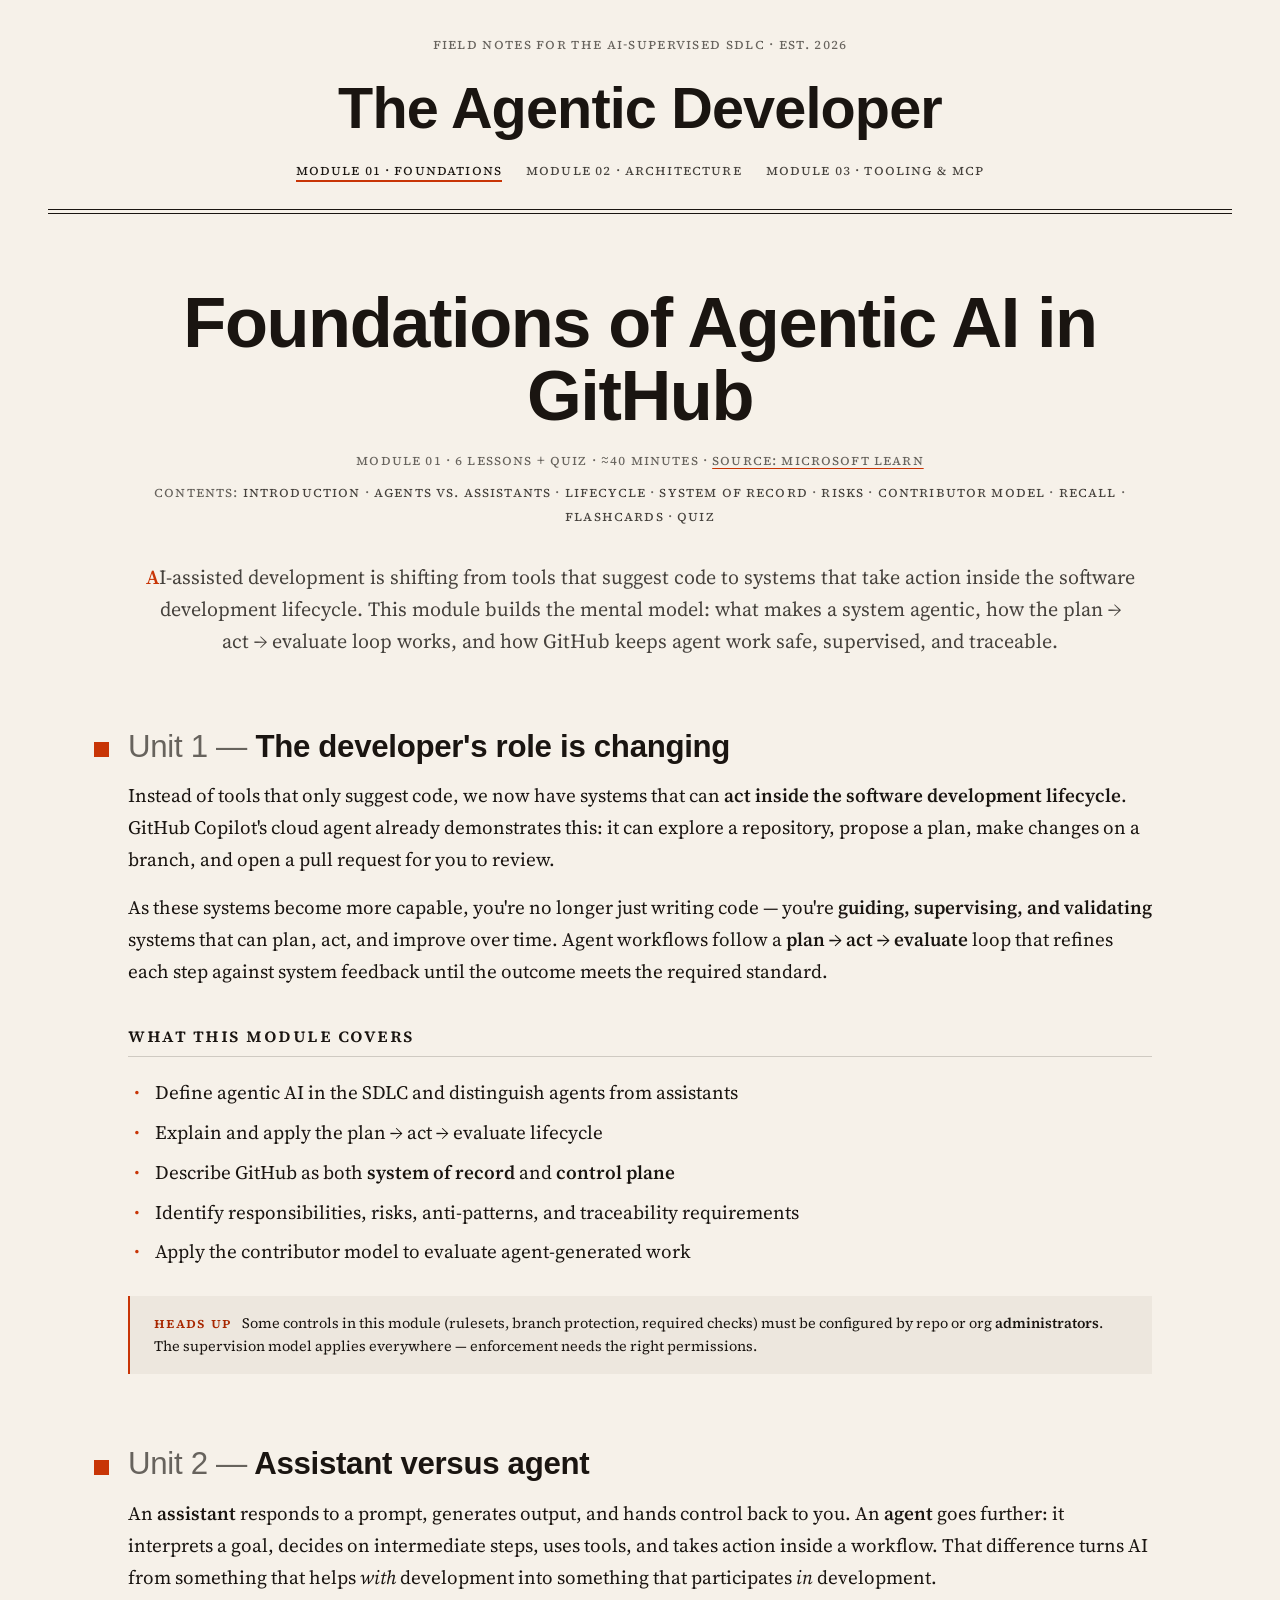
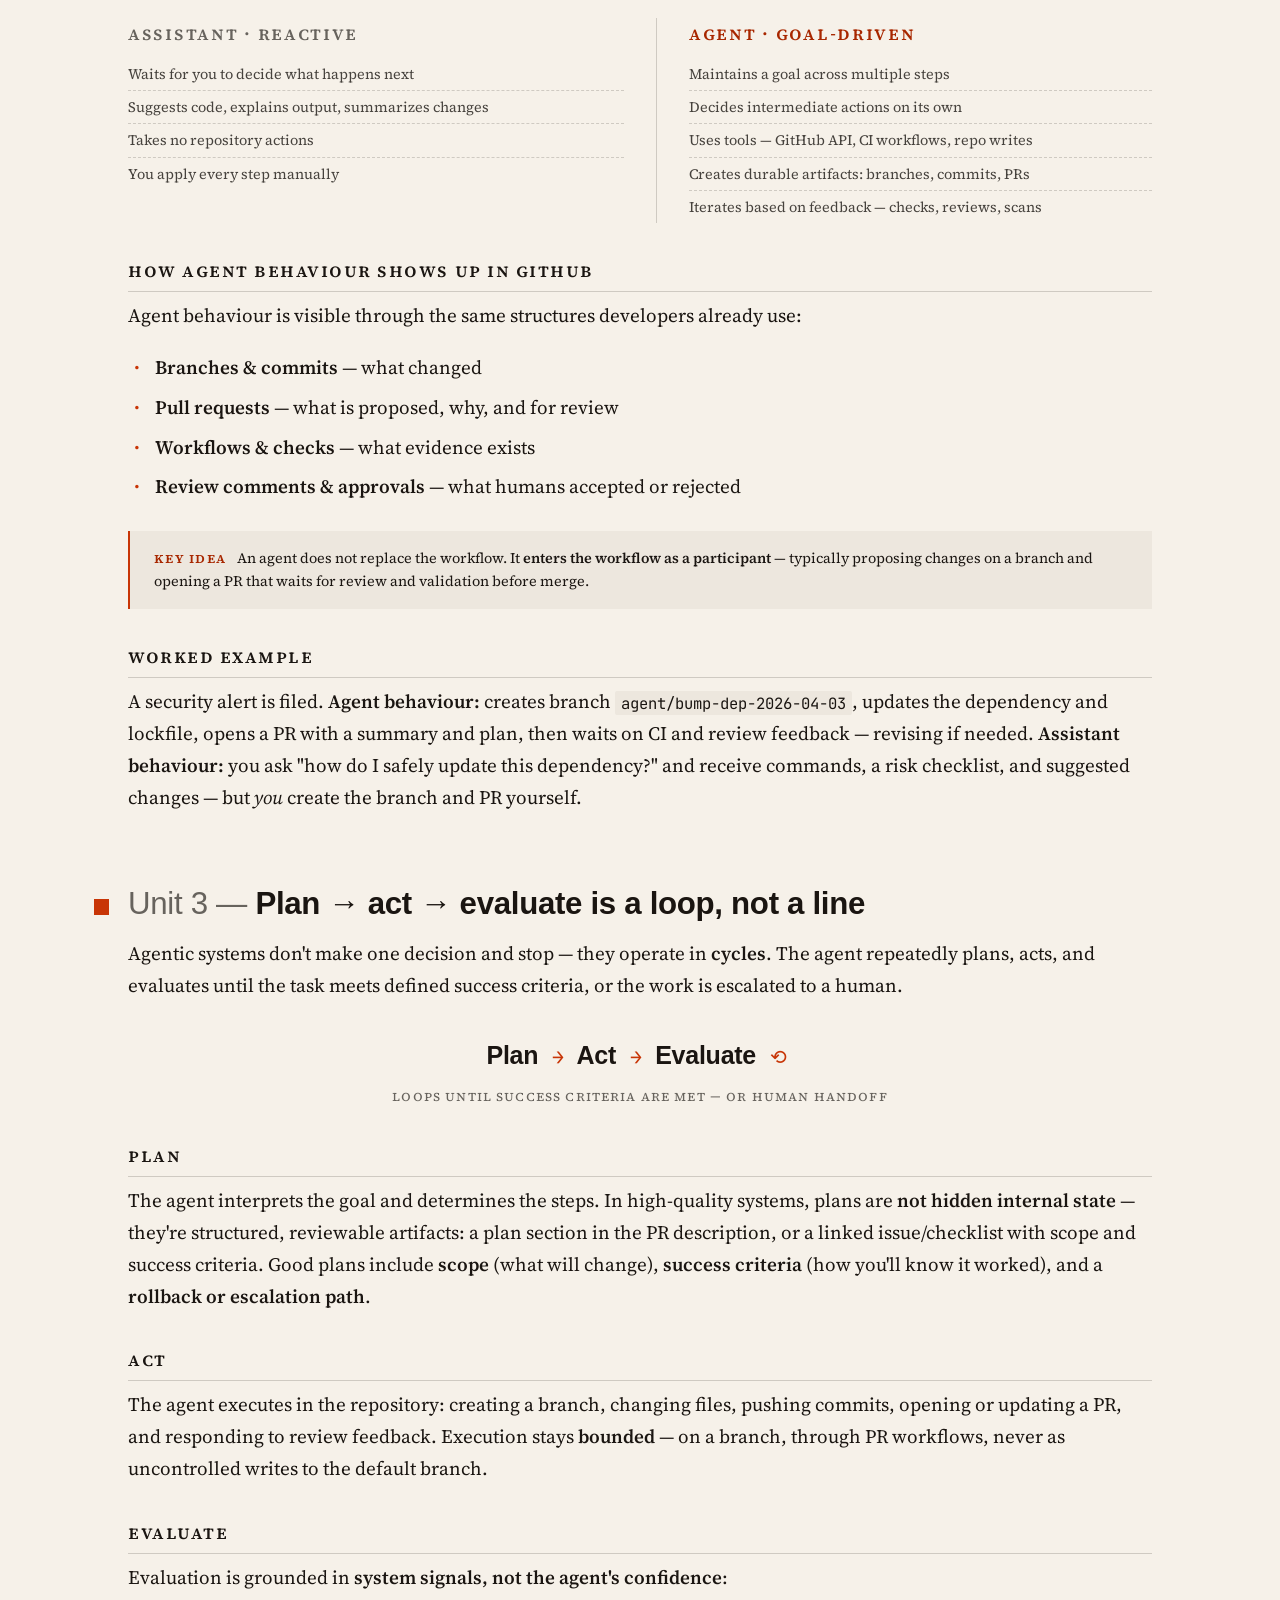
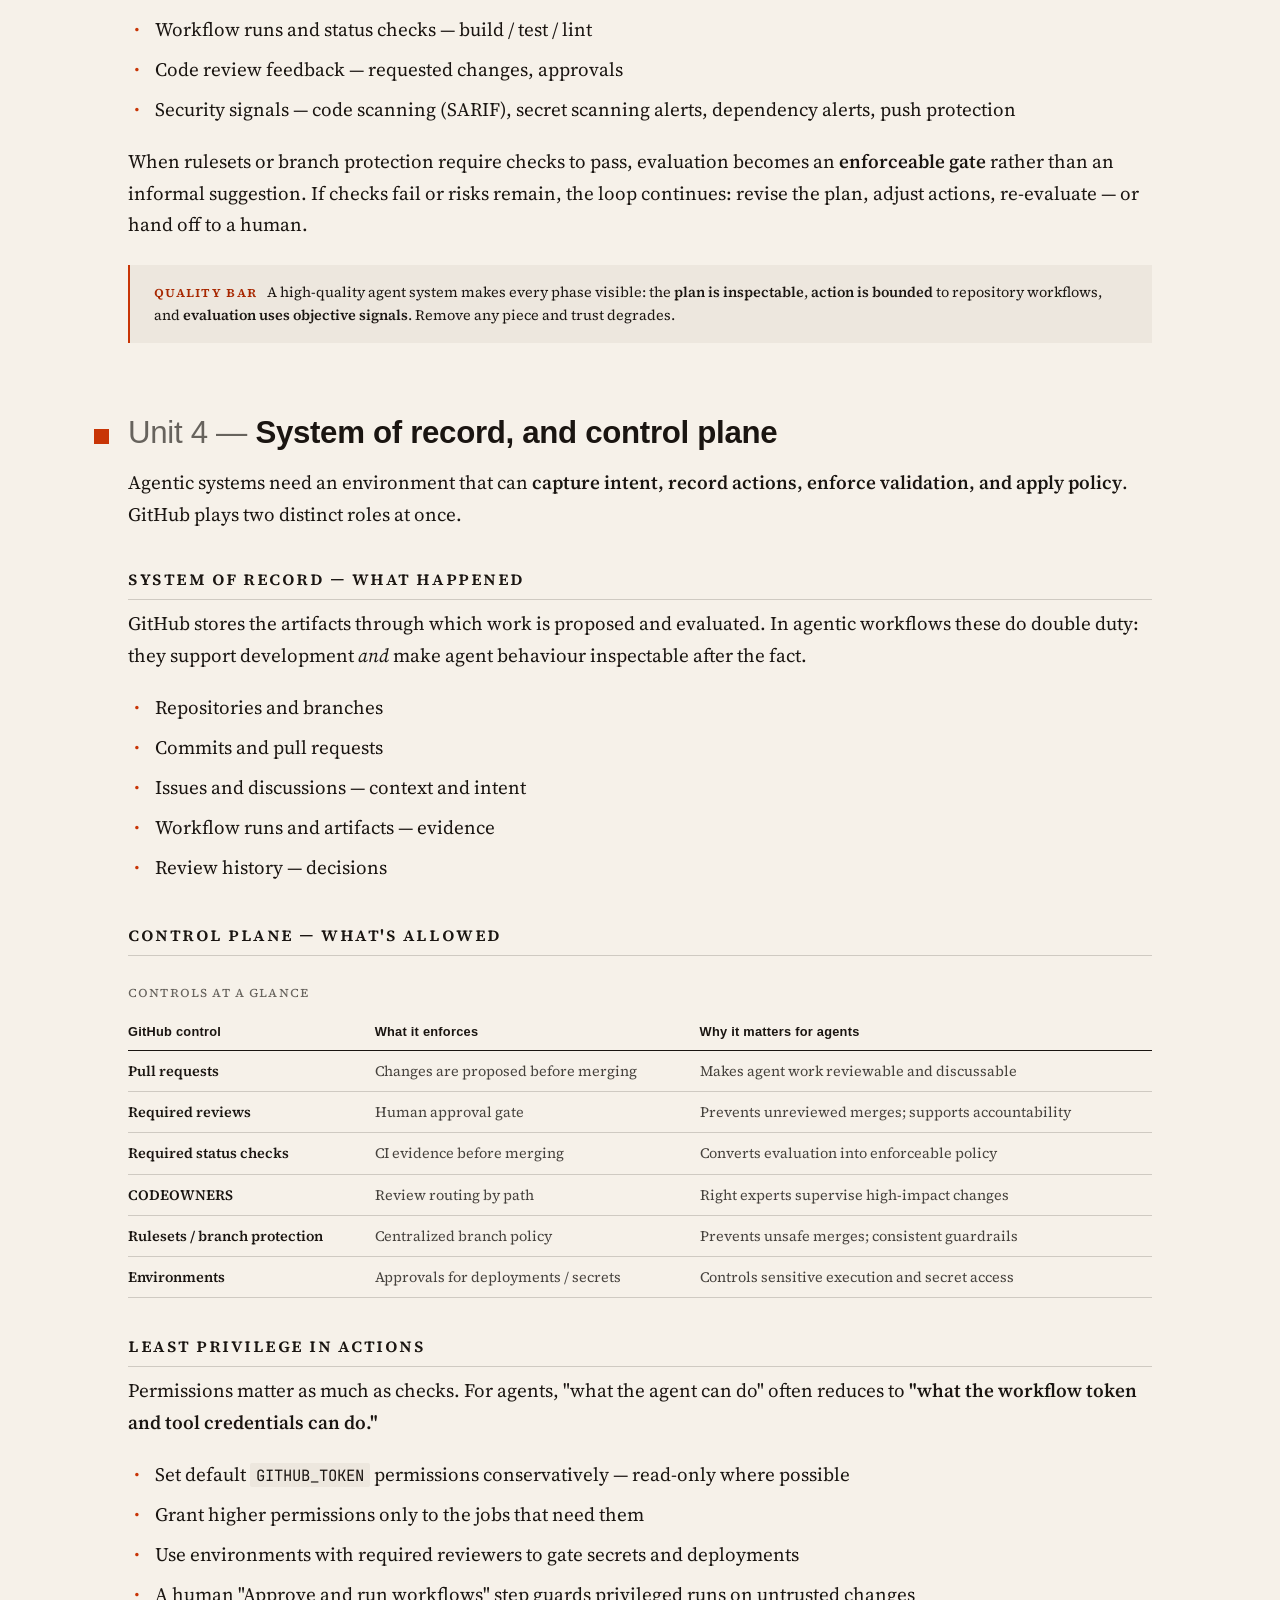
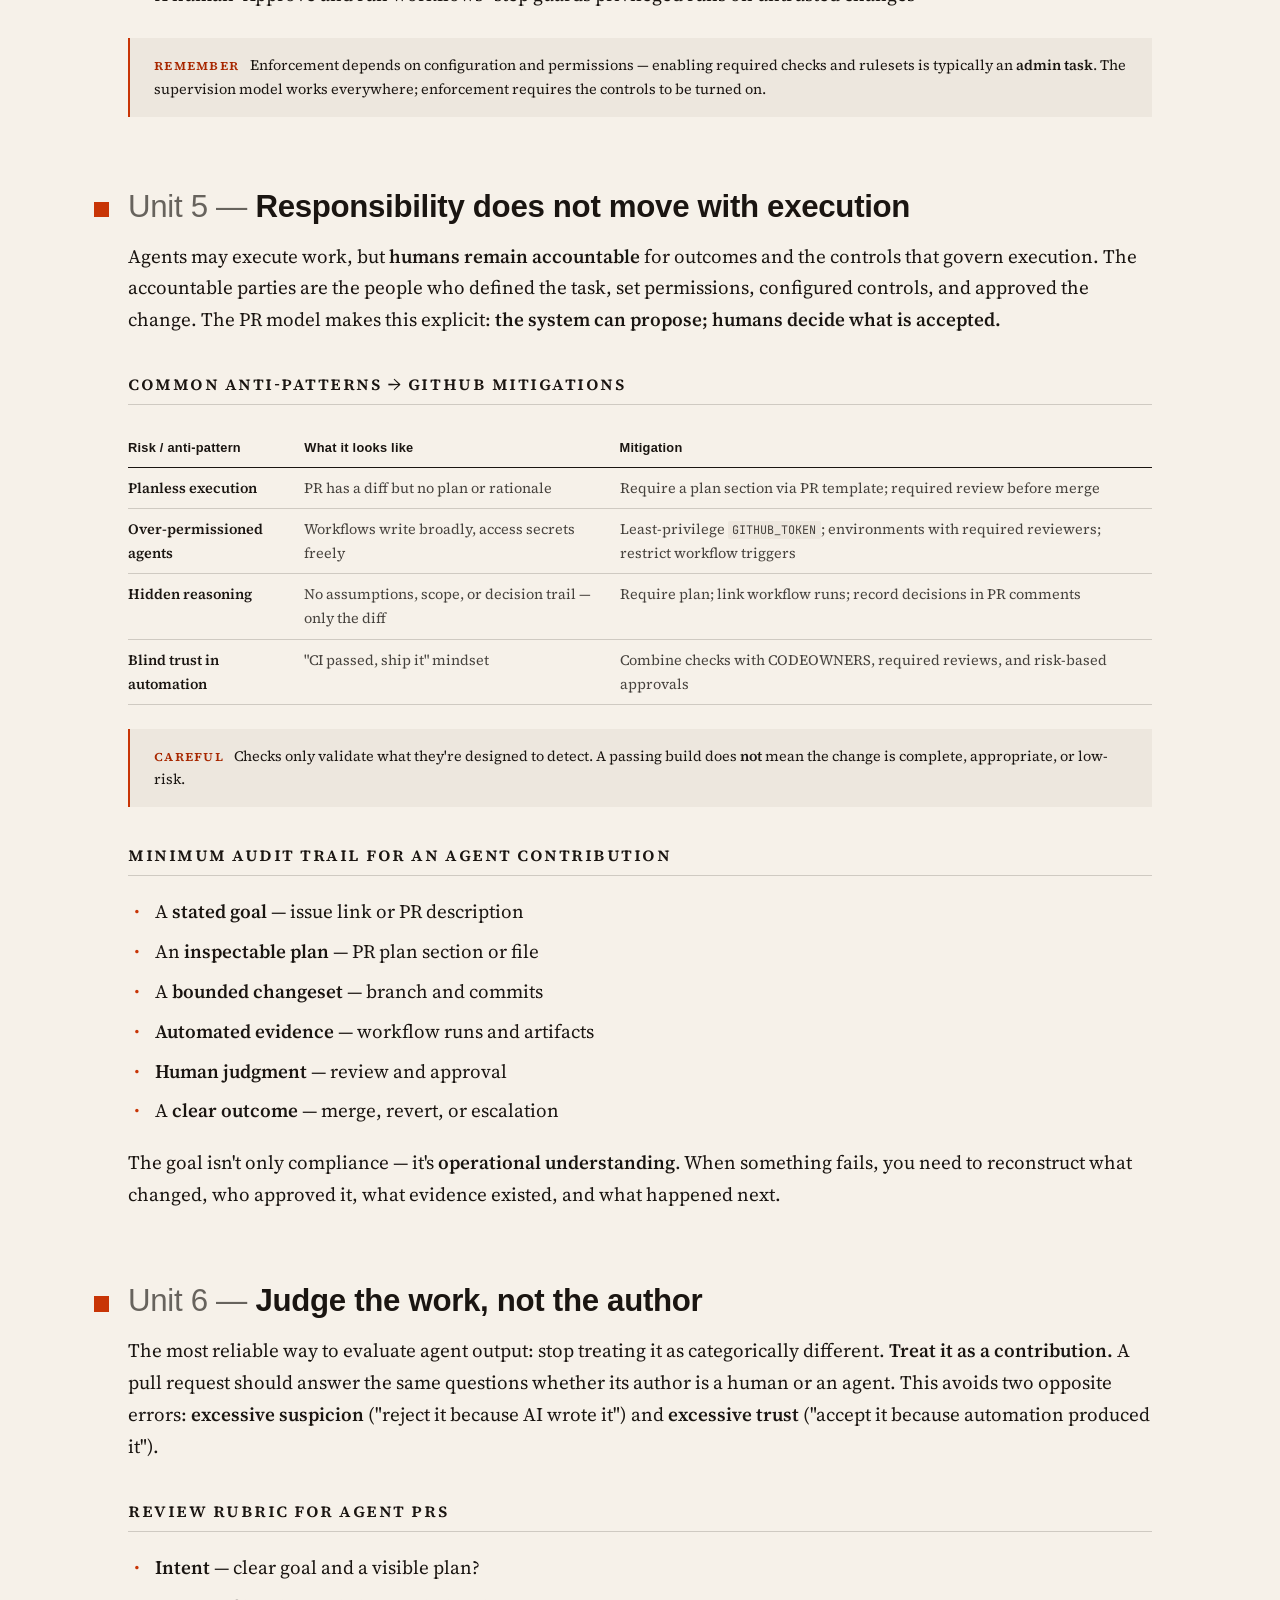
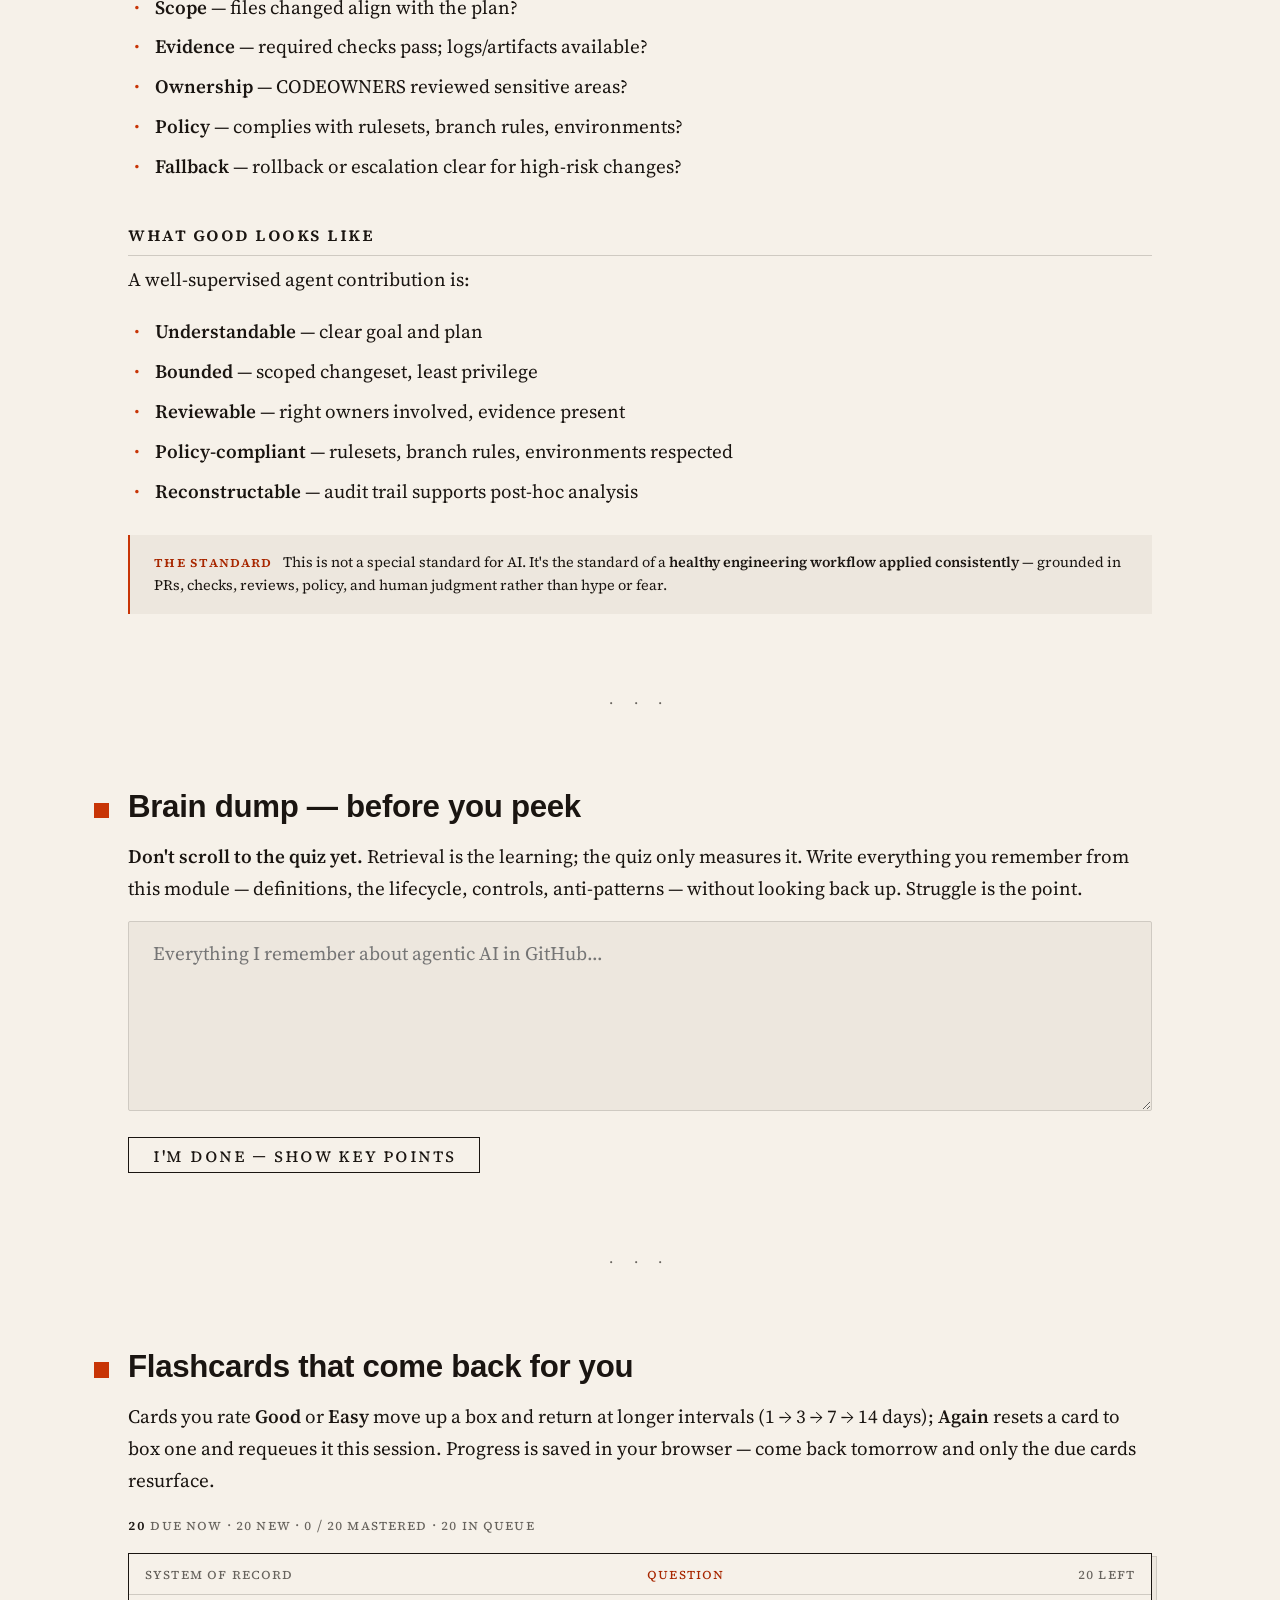
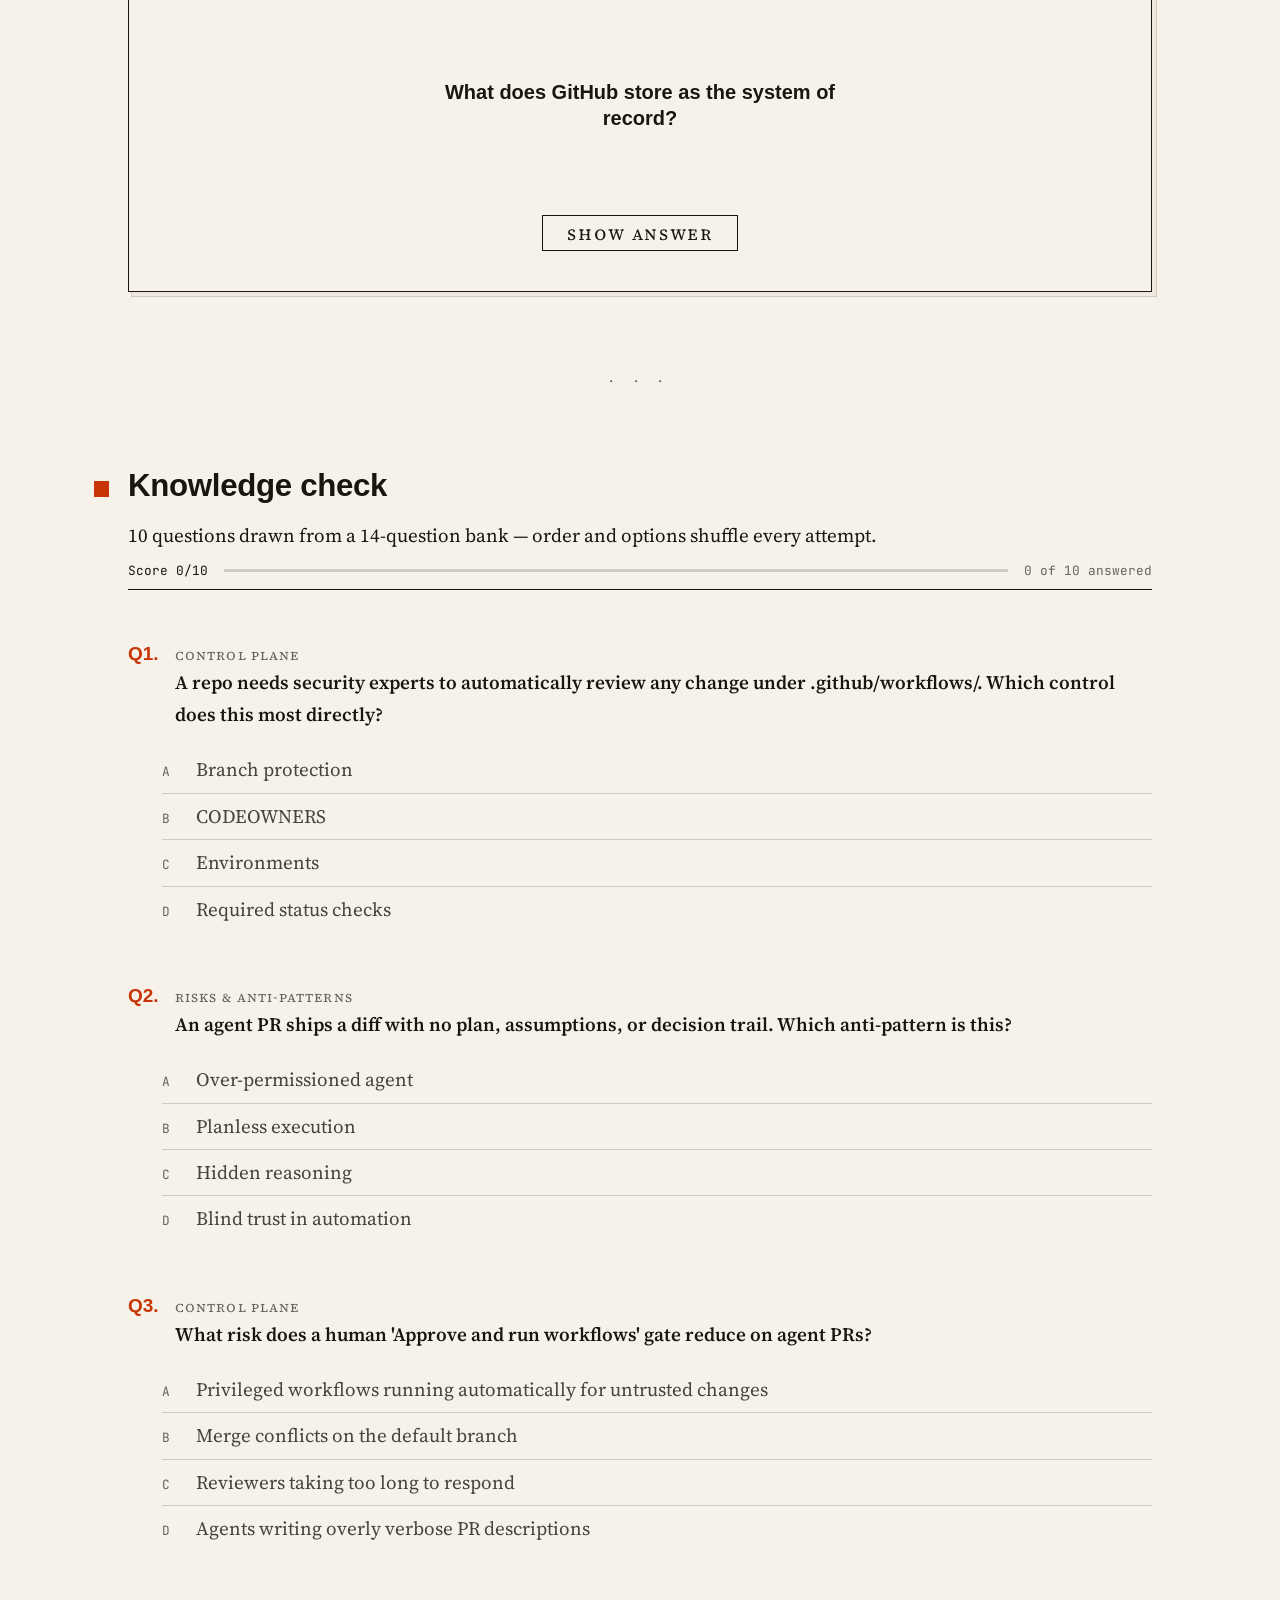
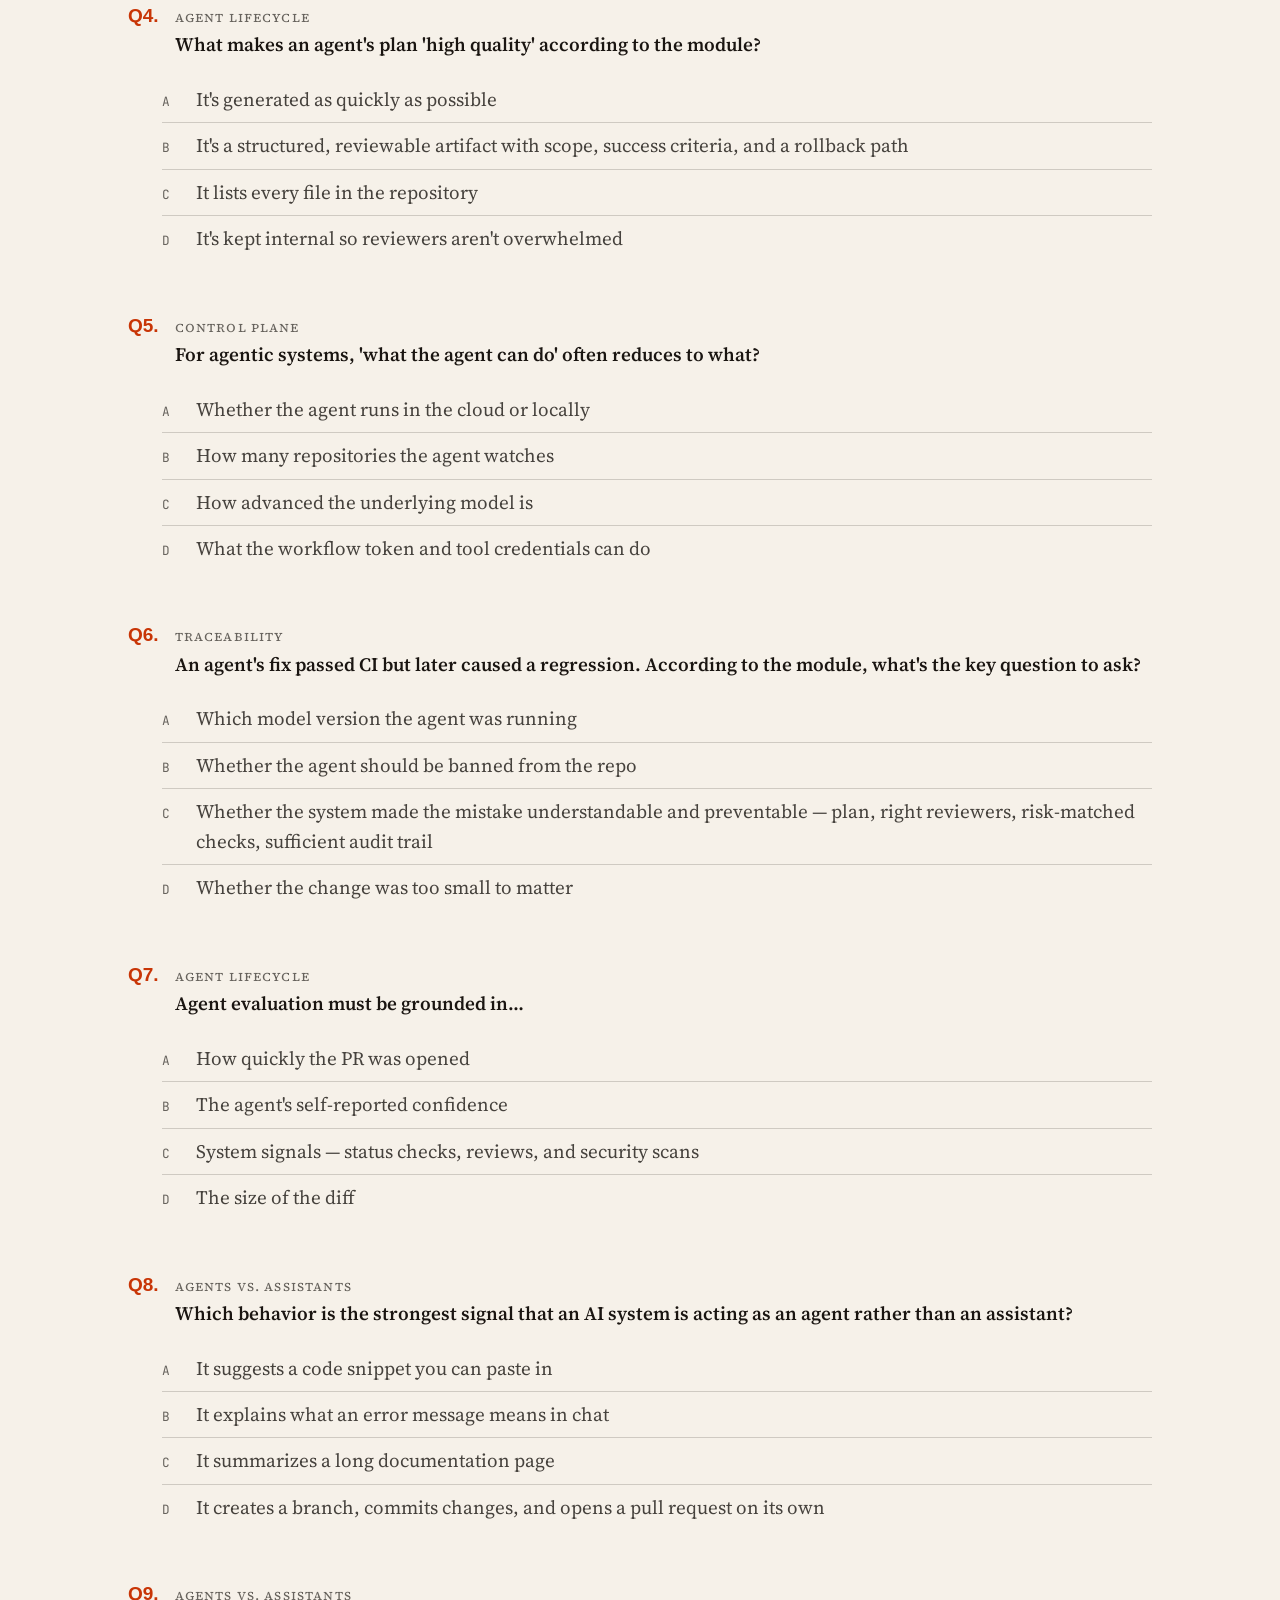
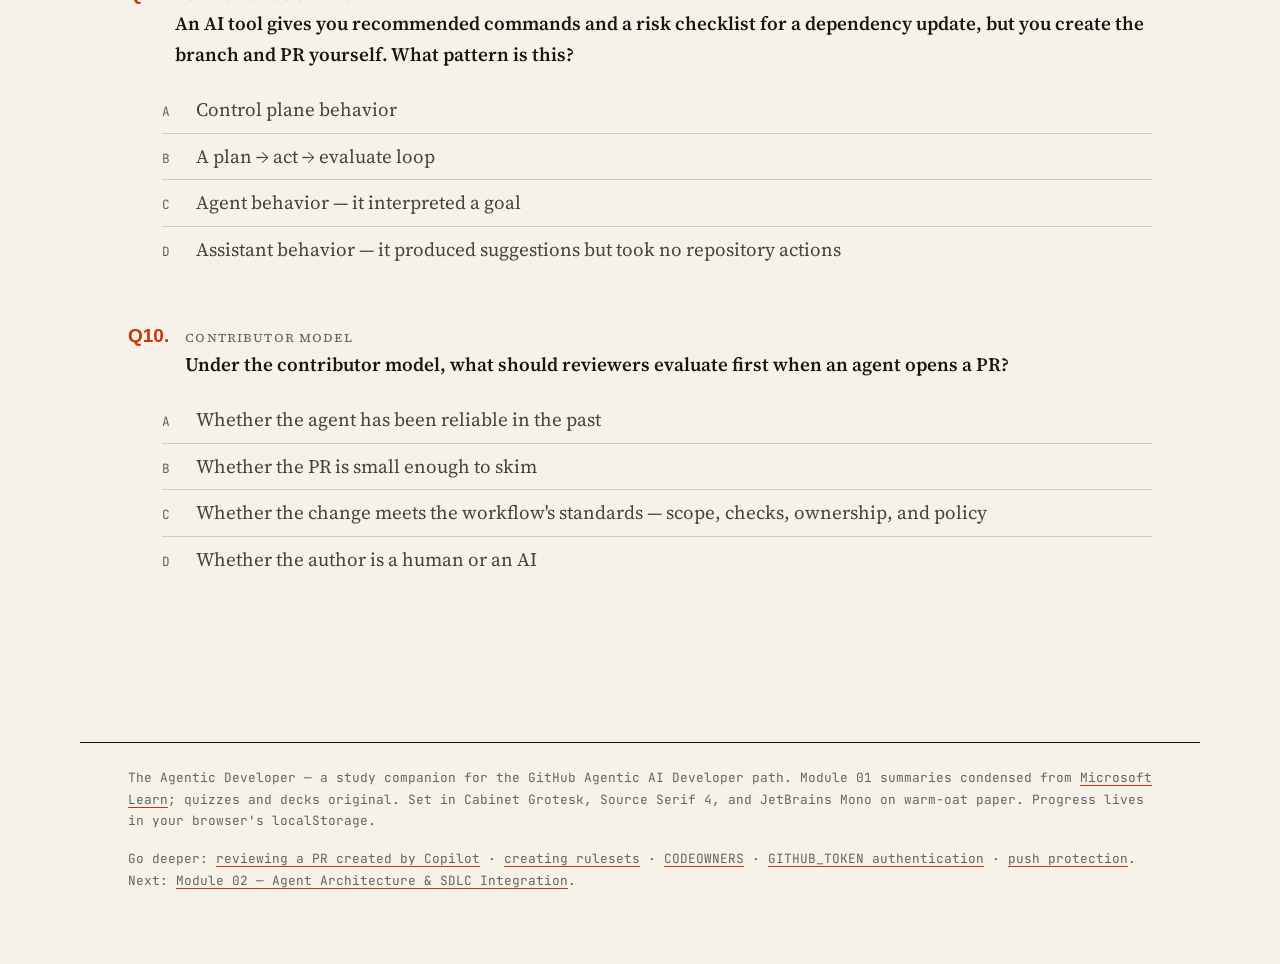
==== commit e021a8e3: "style: center document header to match masthead on wide screens Co-Authored-By: Claude Fable 5 <nore" ====
--- a/index.html
+++ b/index.html
@@ -52,7 +52,9 @@
 .contents a { color: var(--color-muted); text-decoration: none; }
 .contents a:hover { color: var(--color-accent); }
 
-.lede { margin-top: var(--space-lg); font-size: var(--text-md); line-height: 1.6; color: var(--color-muted); }
+/* centered doc head */
+.doc-title, .doc-meta, .contents { text-align: center; }
+.lede { margin: var(--space-lg) auto 0; max-width: 62rem; text-align: center; font-size: var(--text-md); line-height: 1.6; color: var(--color-muted); }
 .lede::first-letter { color: var(--color-accent); font-weight: 600; }
 
 p + p { margin-top: var(--space-sm); }
--- a/tokens.css
+++ b/tokens.css
@@ -19,7 +19,7 @@
   --space-sm: 1rem;  --space-md: 1.5rem;  --space-lg: 2rem;
   --space-xl: 3rem;  --space-2xl: 4.5rem; --space-3xl: 7rem;
 
-  --text-xs: 0.8rem; --text-sm: 0.9rem; --text-base: 1.0625rem;
+  --text-xs: 0.8rem; --text-sm: 0.9rem; --text-base: 1.1875rem;
   --text-md: 1.25rem; --text-lg: 1.5625rem; --text-xl: 1.9531rem;
   --text-2xl: 2.4414rem;
   --text-display: clamp(2.4rem, 4.5vw + 1rem, 4.4rem);
@@ -30,5 +30,5 @@
   --radius-card: 0px; --radius-pill: 2px; --radius-input: 2px;
 
   --page-gutter: clamp(1.25rem, 5vw, 3rem);
-  --measure: 65ch;
+  --measure: 70rem;
 }
